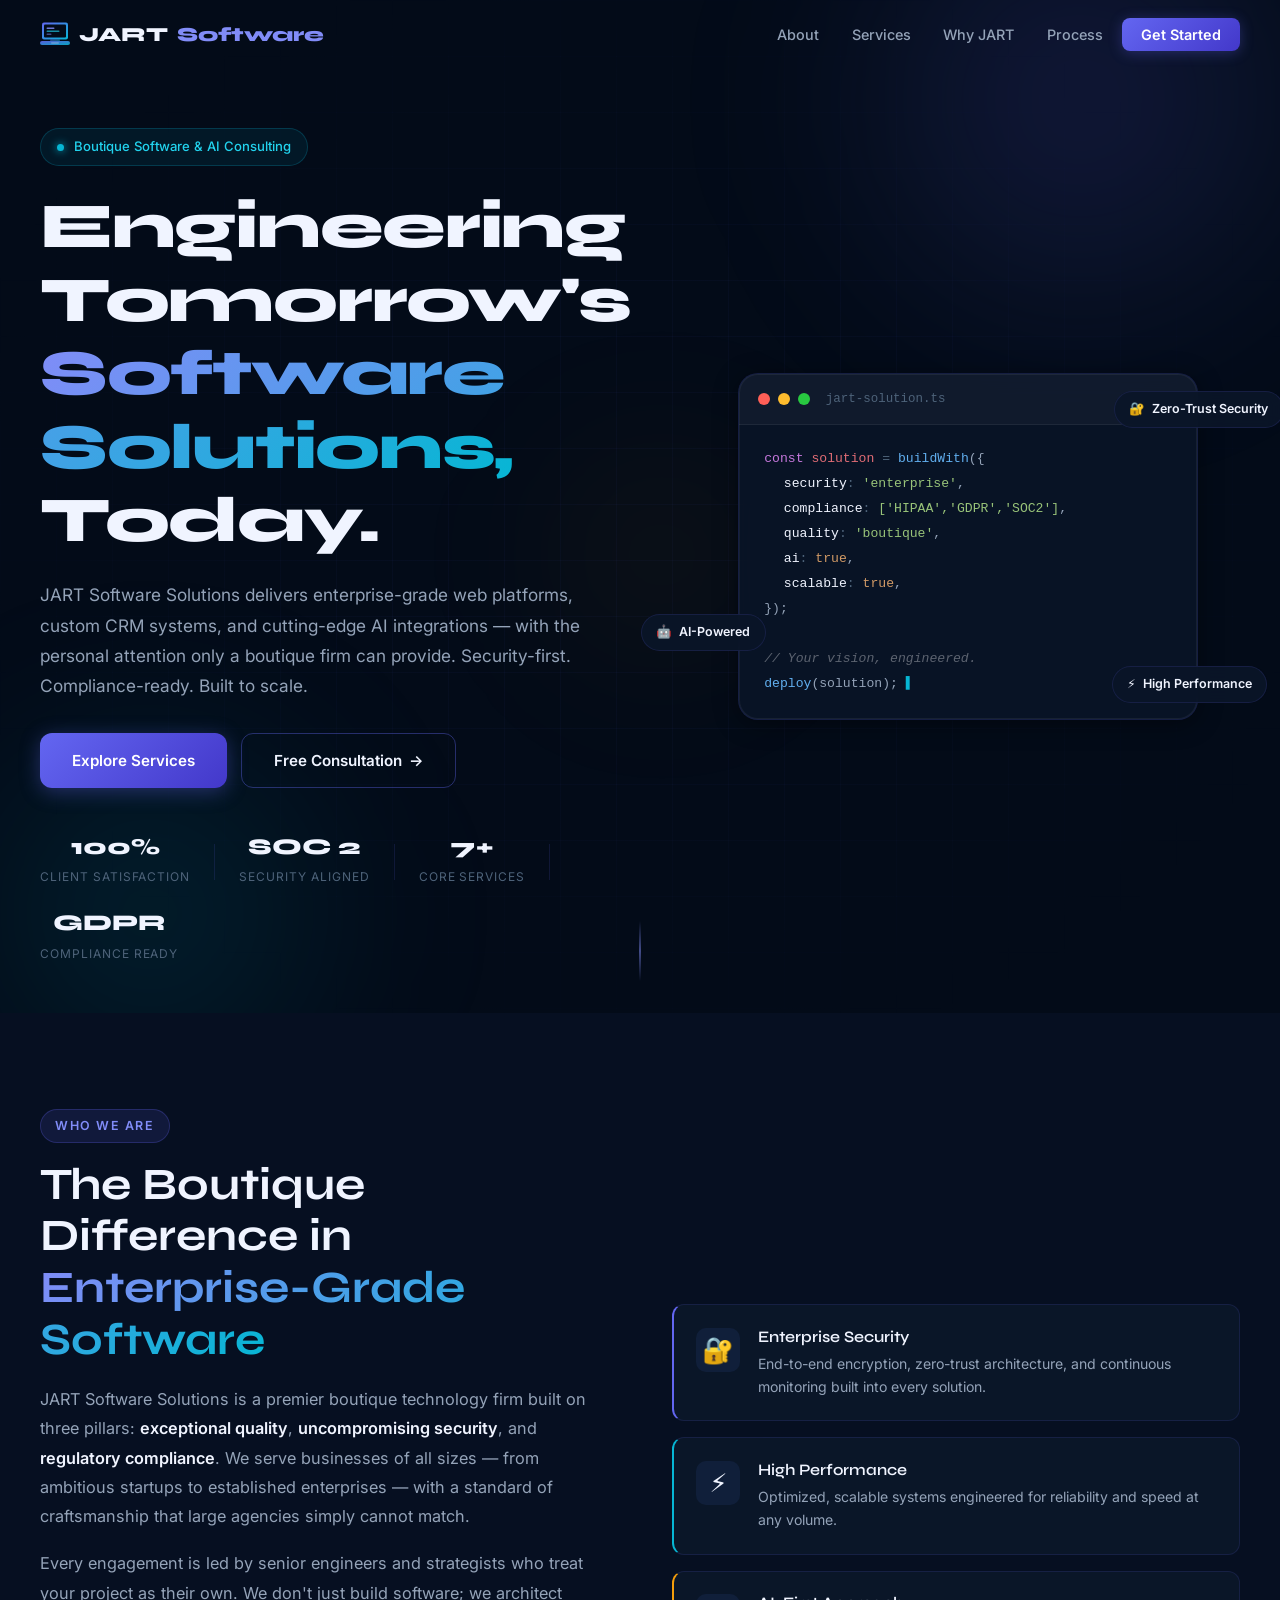
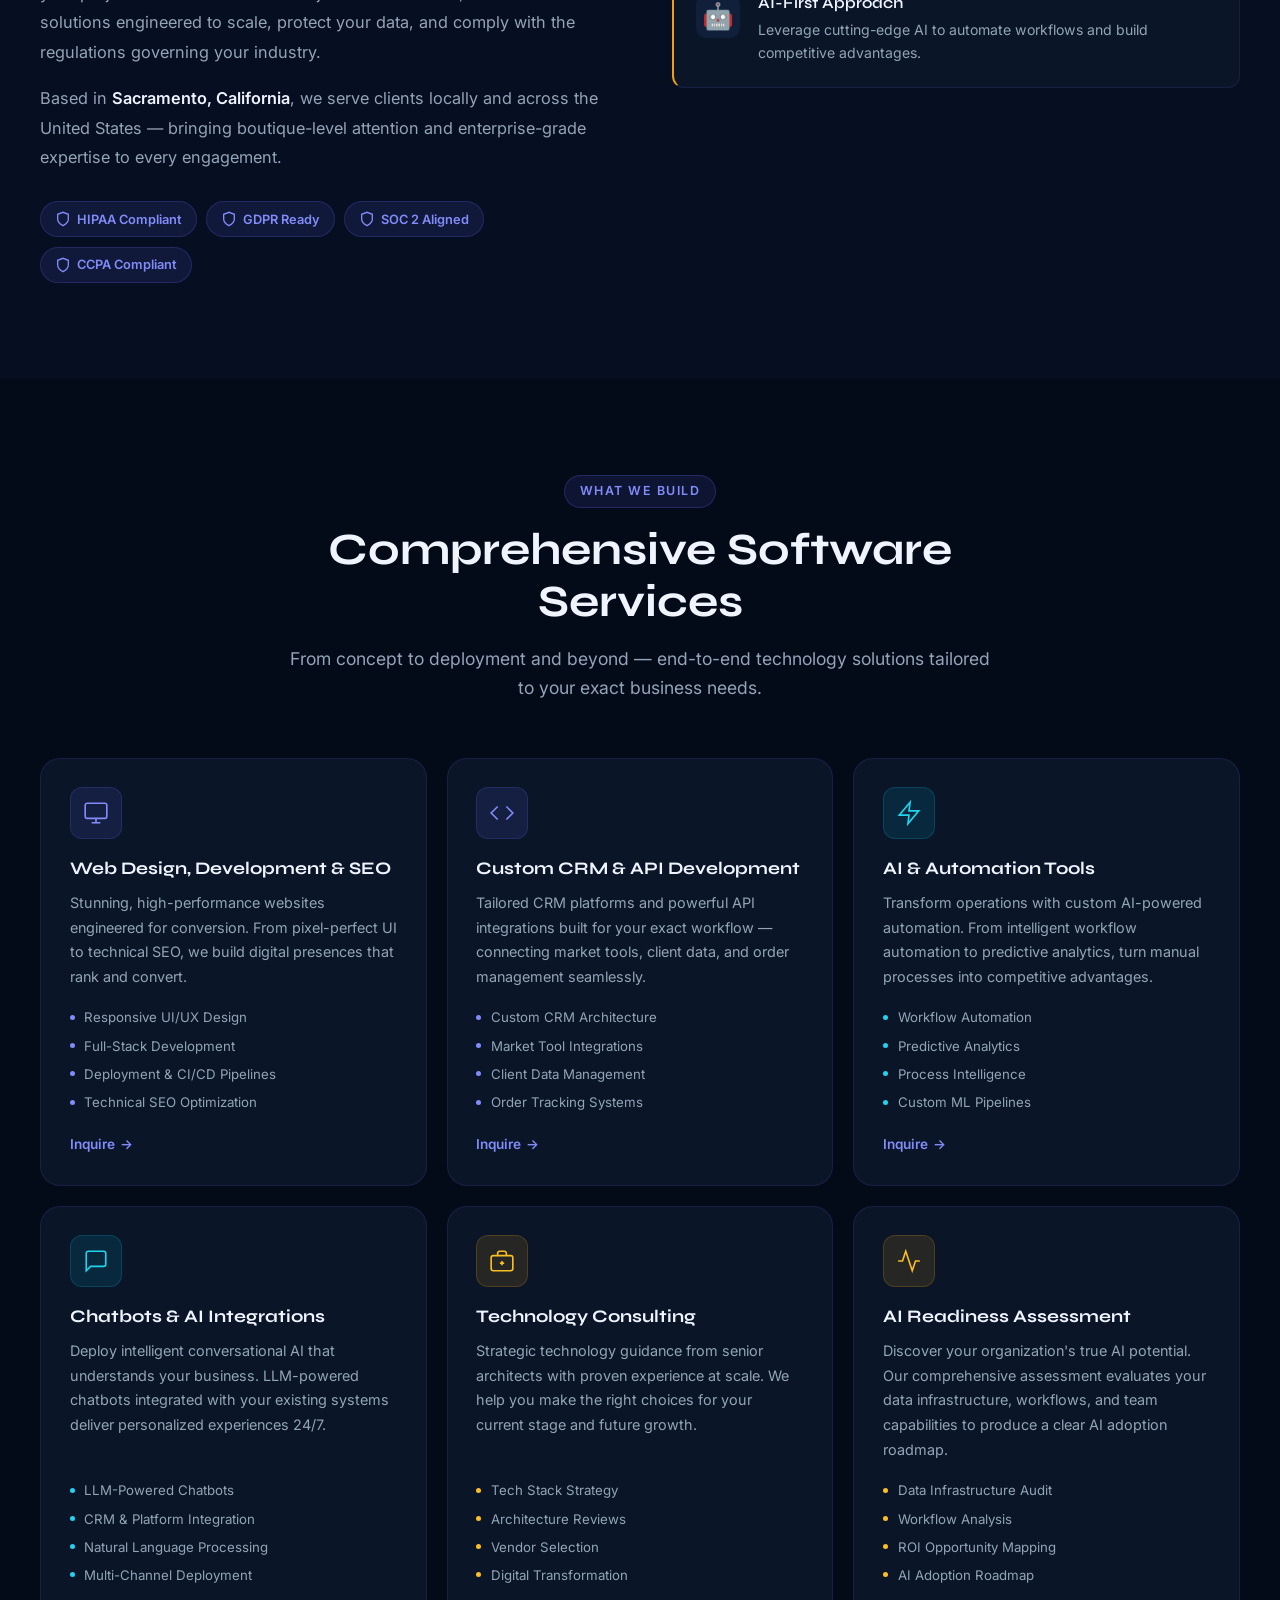
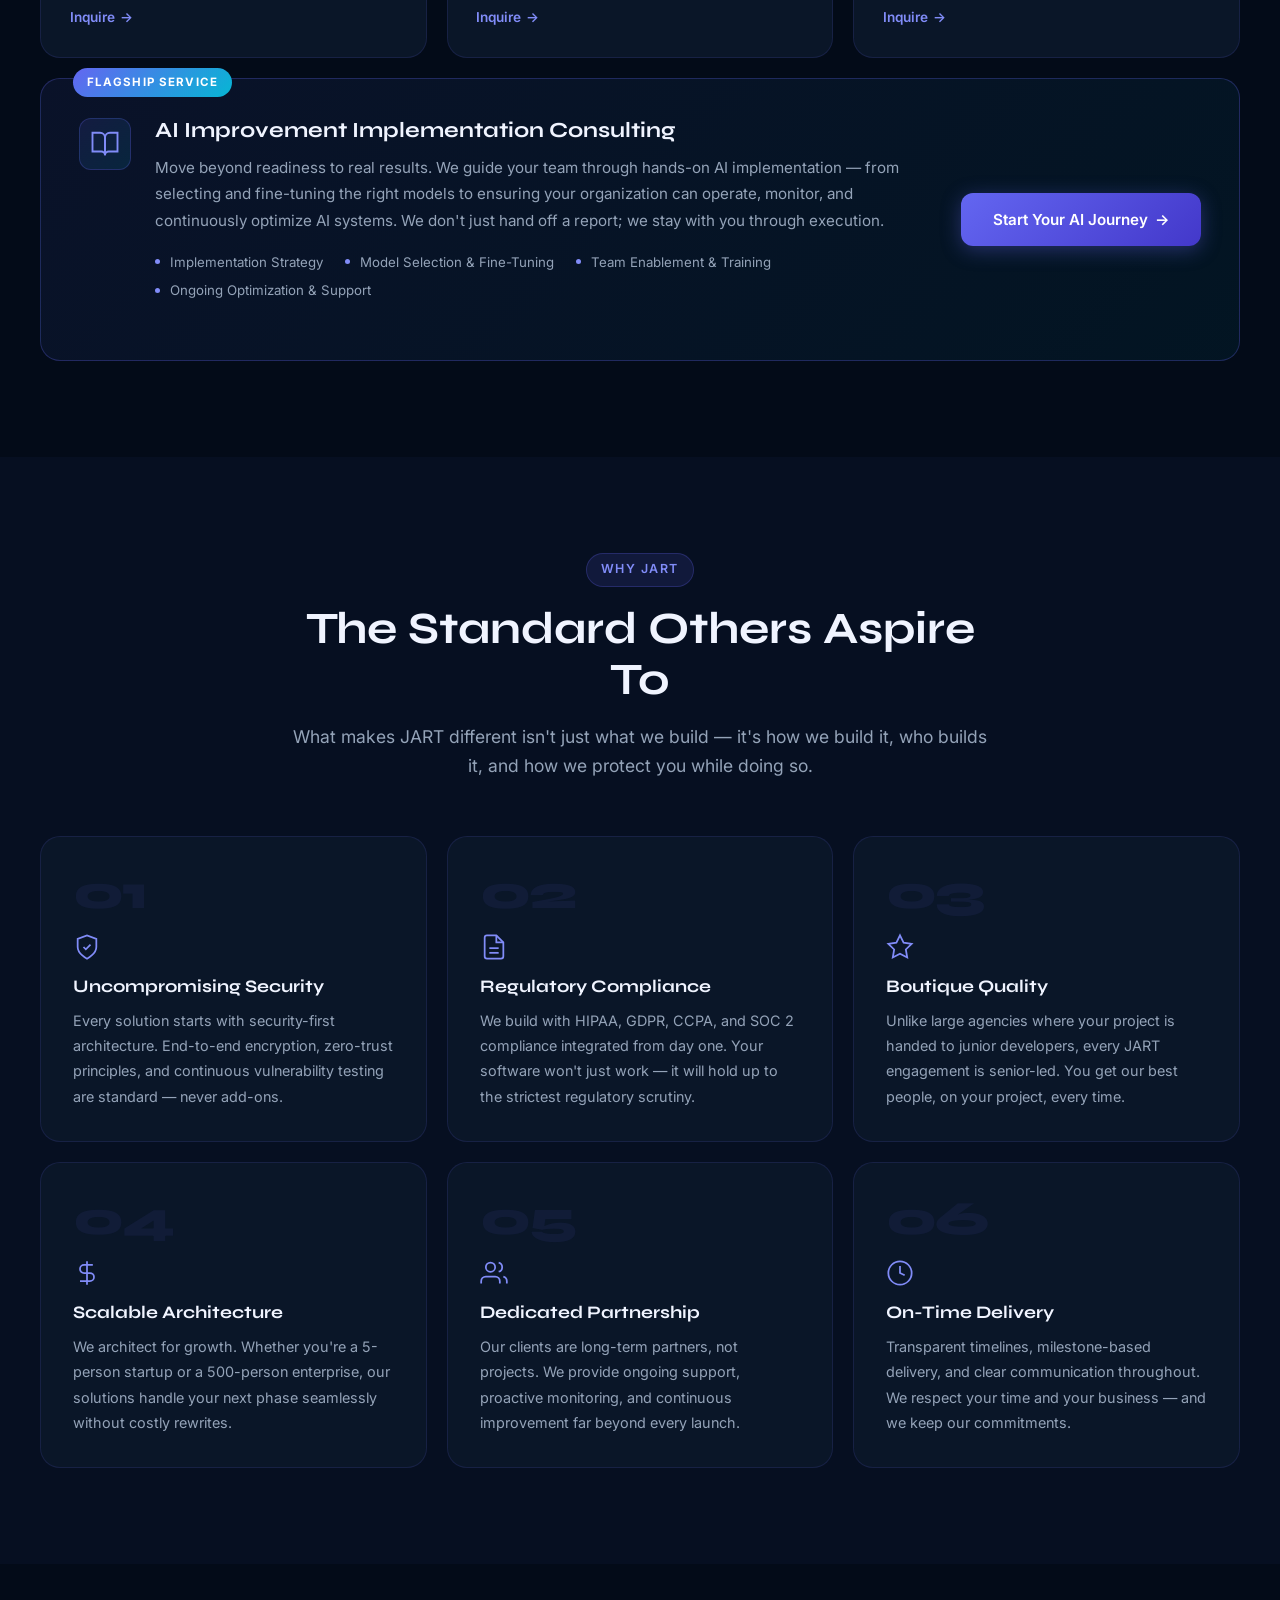
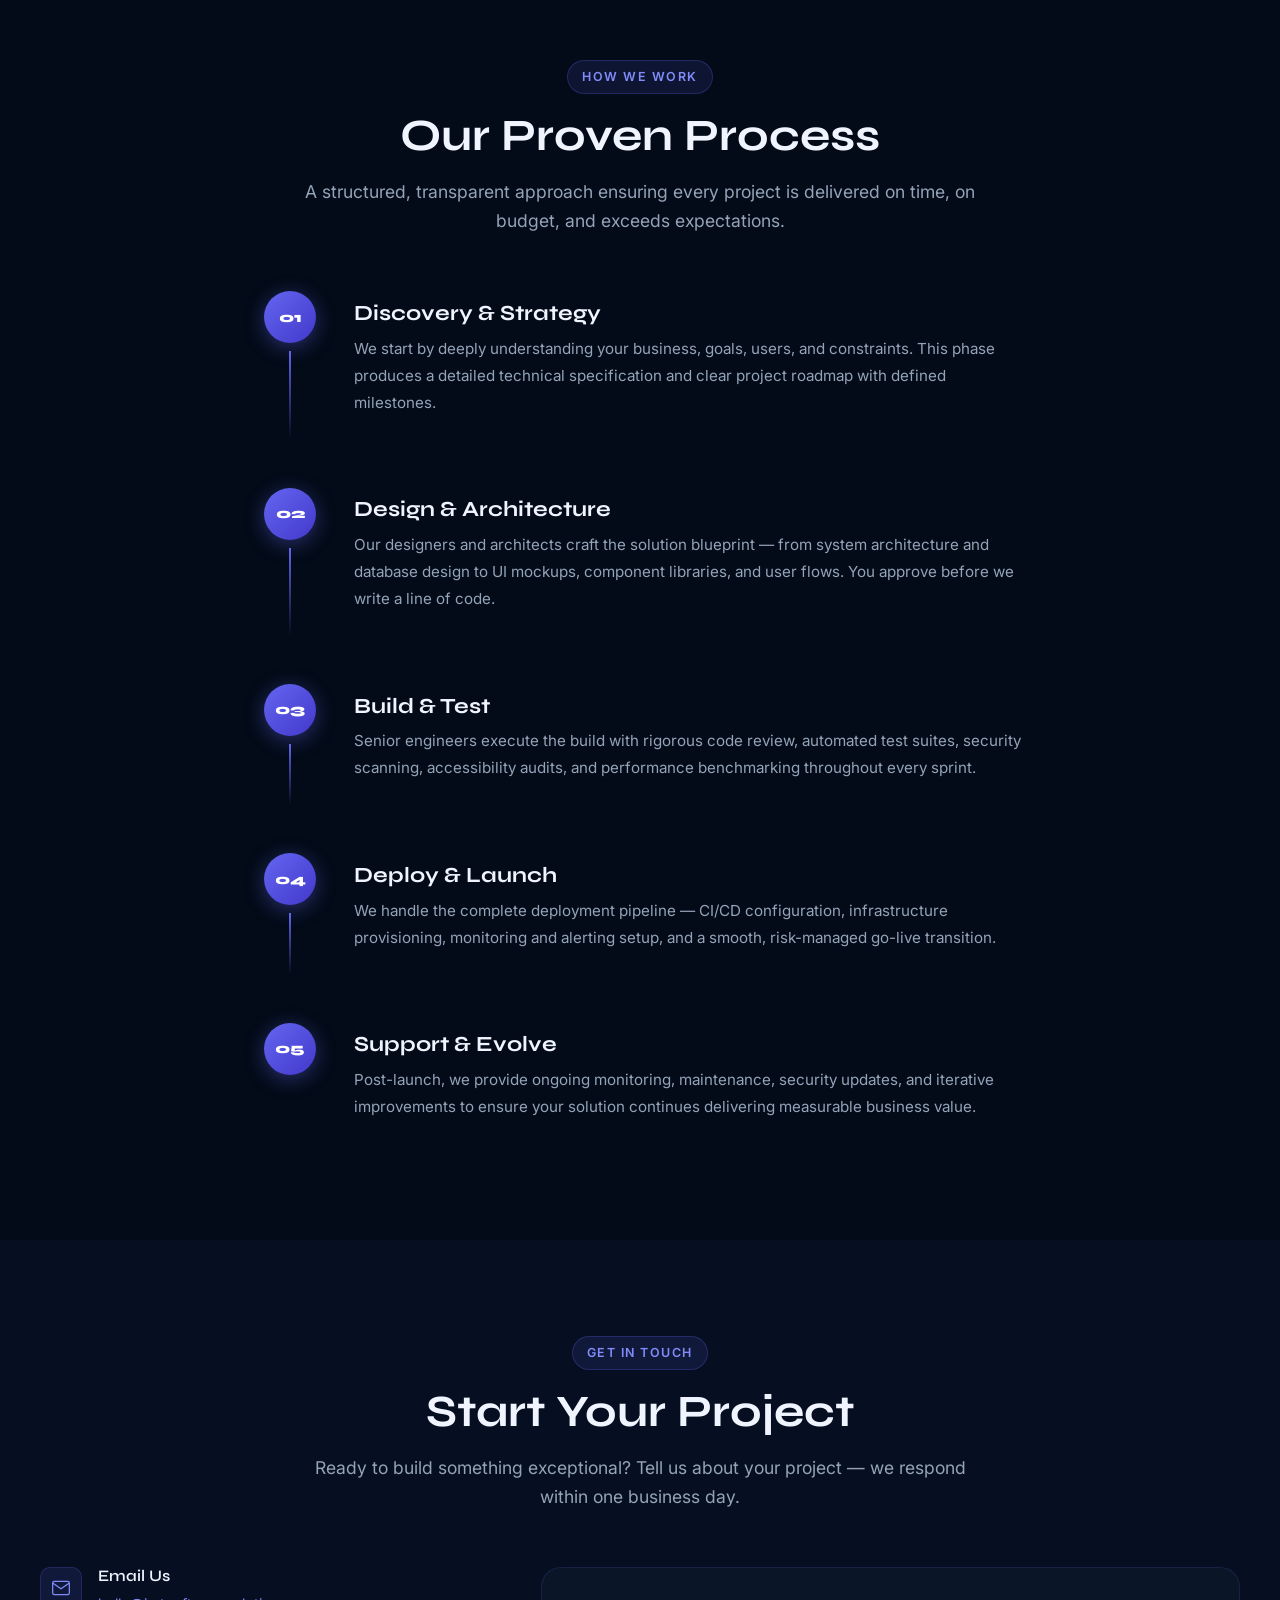
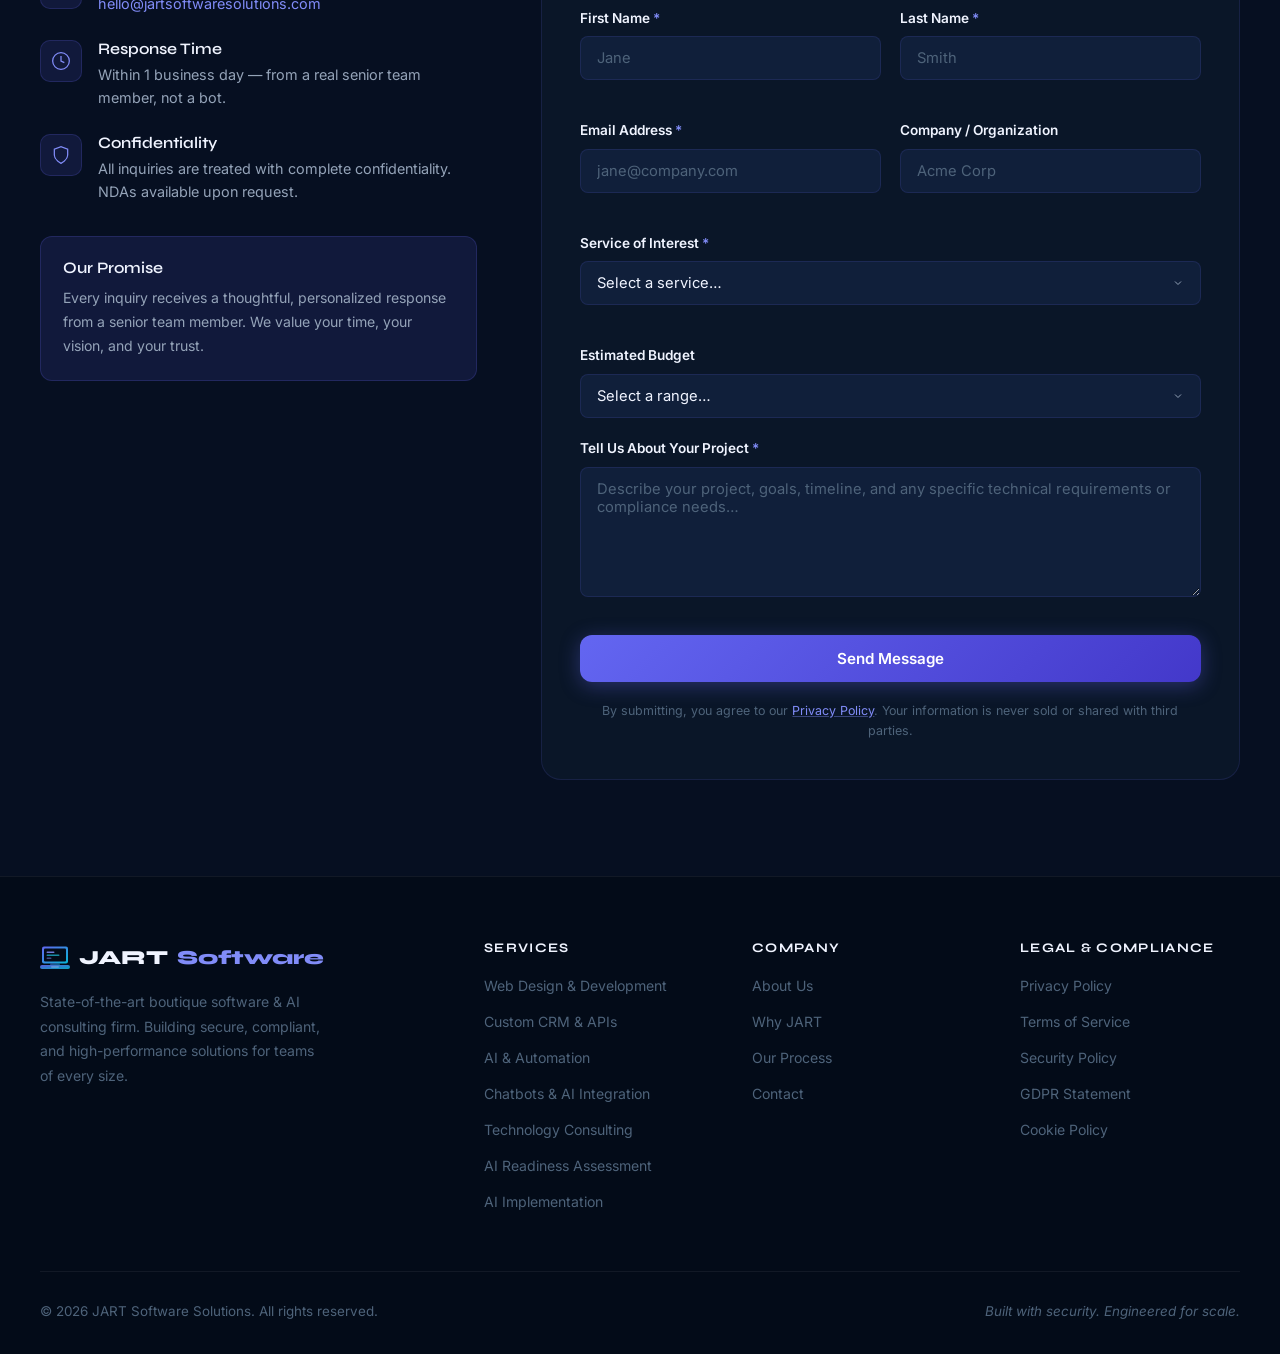
==== index.html @ 9861bcce "Remove social media links; add Sacramento CA location to about + schema" ====
<!DOCTYPE html>
<html lang="en">
<head>
  <meta charset="UTF-8" />
  <meta name="viewport" content="width=device-width, initial-scale=1.0" />
  <meta name="description" content="JART Software Solutions — Premium boutique software & AI consulting firm. Web development, custom CRM APIs, AI automation, chatbots, and technology consulting for teams of every size." />
  <meta name="keywords" content="software solutions, web development, AI automation, custom CRM, API development, technology consulting, chatbots, AI integration, SEO, software consulting, JART" />
  <meta name="author" content="JART Software Solutions" />
  <meta name="robots" content="index, follow" />
  <meta property="og:title" content="JART Software Solutions | Premium Software &amp; AI Consulting" />
  <meta property="og:description" content="State-of-the-art boutique software firm. Web development, custom CRMs, AI tools, and technology consulting — engineered for quality, security, and compliance." />
  <meta property="og:type" content="website" />
  <meta property="og:url" content="https://jartsoftwaresolutions.com" />
  <meta property="og:image" content="https://jartsoftwaresolutions.com/assets/og-image.png" />
  <meta name="twitter:card" content="summary_large_image" />
  <meta name="twitter:title" content="JART Software Solutions | Premium Software &amp; AI Consulting" />
  <meta name="twitter:description" content="Boutique software & AI consulting firm. Web development, custom CRMs, AI automation, chatbots, and technology consulting." />
  <link rel="canonical" href="https://jartsoftwaresolutions.com" />
  <title>JART Software Solutions | Premium Software &amp; AI Consulting</title>
  <link rel="preconnect" href="https://fonts.googleapis.com" />
  <link rel="preconnect" href="https://fonts.gstatic.com" crossorigin />
  <link href="https://fonts.googleapis.com/css2?family=Inter:wght@300;400;500;600;700&family=Syne:wght@600;700;800&display=swap" rel="stylesheet" />
  <link rel="stylesheet" href="css/styles.css" />

  <script type="application/ld+json">
  {
    "@context": "https://schema.org",
    "@type": "ProfessionalService",
    "name": "JART Software Solutions",
    "url": "https://jartsoftwaresolutions.com",
    "description": "Premium boutique software and AI consulting firm offering web development, custom CRM APIs, AI automation, chatbots, and technology consulting.",
    "serviceType": ["Web Development", "Software Consulting", "AI Consulting", "CRM Development"],
    "address": {
      "@type": "PostalAddress",
      "addressLocality": "Sacramento",
      "addressRegion": "CA",
      "addressCountry": "US"
    },
    "areaServed": "Worldwide"
  }
  </script>
</head>
<body>

  <!-- ═══════════════════════════════════════════
       NAVIGATION
  ═══════════════════════════════════════════ -->
  <header class="header" id="header">
    <nav class="nav container" aria-label="Main navigation">
      <a href="#hero" class="nav__logo" aria-label="JART Software Solutions home">
        <svg class="nav__logo-svg" width="30" height="24" viewBox="0 0 30 24" fill="none" xmlns="http://www.w3.org/2000/svg" aria-hidden="true">
          <defs>
            <linearGradient id="lg-nav" x1="0" y1="0" x2="1" y2="1">
              <stop offset="0%" stop-color="#6366f1"/>
              <stop offset="100%" stop-color="#06b6d4"/>
            </linearGradient>
          </defs>
          <!-- Screen frame -->
          <rect x="2" y="0.5" width="26" height="17" rx="2" fill="url(#lg-nav)"/>
          <!-- Screen glass -->
          <rect x="4" y="2.5" width="22" height="13" rx="1" fill="#030b18"/>
          <!-- Code lines -->
          <rect x="6.5" y="5.5" width="8" height="1.5" rx="0.75" fill="#818cf8" opacity="0.85"/>
          <rect x="6.5" y="8.5" width="13" height="1.5" rx="0.75" fill="#22d3ee" opacity="0.65"/>
          <rect x="6.5" y="11.5" width="5" height="1.5" rx="0.75" fill="#818cf8" opacity="0.5"/>
          <!-- Hinge notch -->
          <rect x="10" y="17.5" width="10" height="1.5" rx="0.75" fill="url(#lg-nav)" opacity="0.55"/>
          <!-- Base -->
          <rect x="0" y="19" width="30" height="4" rx="2" fill="url(#lg-nav)" opacity="0.9"/>
          <!-- Trackpad -->
          <rect x="11" y="20" width="8" height="2" rx="1" fill="rgba(255,255,255,0.2)"/>
        </svg>
        JART<span class="nav__logo-accent"> Software</span>
      </a>

      <ul class="nav__links" id="navLinks" role="list">
        <li><a href="#about"    class="nav__link">About</a></li>
        <li><a href="#services" class="nav__link">Services</a></li>
        <li><a href="#why-us"   class="nav__link">Why JART</a></li>
        <li><a href="#process"  class="nav__link">Process</a></li>
        <li><a href="#contact"  class="nav__link nav__link--cta">Get Started</a></li>
      </ul>

      <button class="nav__toggle" id="navToggle" aria-label="Toggle navigation menu" aria-expanded="false" aria-controls="navLinks">
        <span class="nav__toggle-bar"></span>
        <span class="nav__toggle-bar"></span>
        <span class="nav__toggle-bar"></span>
      </button>
    </nav>
  </header>

  <main>

    <!-- ═══════════════════════════════════════════
         HERO
    ═══════════════════════════════════════════ -->
    <section class="hero" id="hero" aria-label="Hero">
      <div class="hero__bg" aria-hidden="true">
        <div class="hero__grid"></div>
        <div class="hero__orb hero__orb--1"></div>
        <div class="hero__orb hero__orb--2"></div>
        <div class="hero__orb hero__orb--3"></div>
      </div>

      <div class="container hero__container">
        <div class="hero__content">
          <div class="hero__badge">
            <span class="hero__badge-dot"></span>
            Boutique Software &amp; AI Consulting
          </div>

          <h1 class="hero__title">
            Engineering Tomorrow's<br />
            <span class="gradient-text">Software Solutions,</span><br />
            Today.
          </h1>

          <p class="hero__subtitle">
            JART Software Solutions delivers enterprise-grade web platforms, custom CRM systems,
            and cutting-edge AI integrations — with the personal attention only a boutique firm
            can provide. Security-first. Compliance-ready. Built to scale.
          </p>

          <div class="hero__ctas">
            <a href="#services" class="btn btn--primary">Explore Services</a>
            <a href="#contact"  class="btn btn--ghost">Free Consultation <span aria-hidden="true">→</span></a>
          </div>

          <div class="hero__stats" aria-label="Key statistics">
            <div class="hero__stat">
              <span class="hero__stat-value">100%</span>
              <span class="hero__stat-label">Client Satisfaction</span>
            </div>
            <div class="hero__stat-divider" aria-hidden="true"></div>
            <div class="hero__stat">
              <span class="hero__stat-value">SOC 2</span>
              <span class="hero__stat-label">Security Aligned</span>
            </div>
            <div class="hero__stat-divider" aria-hidden="true"></div>
            <div class="hero__stat">
              <span class="hero__stat-value">7+</span>
              <span class="hero__stat-label">Core Services</span>
            </div>
            <div class="hero__stat-divider" aria-hidden="true"></div>
            <div class="hero__stat">
              <span class="hero__stat-value">GDPR</span>
              <span class="hero__stat-label">Compliance Ready</span>
            </div>
          </div>
        </div>

        <div class="hero__visual" aria-hidden="true">
          <div class="hero__terminal">
            <div class="terminal__header">
              <span class="terminal__dot terminal__dot--red"></span>
              <span class="terminal__dot terminal__dot--yellow"></span>
              <span class="terminal__dot terminal__dot--green"></span>
              <span class="terminal__title">jart-solution.ts</span>
            </div>
            <div class="terminal__body">
              <div class="terminal__line"><span class="t-keyword">const</span> <span class="t-var">solution</span> <span class="t-op">=</span> <span class="t-fn">buildWith</span>({</div>
              <div class="terminal__line t-indent"><span class="t-key">security</span><span class="t-op">:</span> <span class="t-str">'enterprise'</span>,</div>
              <div class="terminal__line t-indent"><span class="t-key">compliance</span><span class="t-op">:</span> <span class="t-str">['HIPAA','GDPR','SOC2']</span>,</div>
              <div class="terminal__line t-indent"><span class="t-key">quality</span><span class="t-op">:</span> <span class="t-str">'boutique'</span>,</div>
              <div class="terminal__line t-indent"><span class="t-key">ai</span><span class="t-op">:</span> <span class="t-bool">true</span>,</div>
              <div class="terminal__line t-indent"><span class="t-key">scalable</span><span class="t-op">:</span> <span class="t-bool">true</span>,</div>
              <div class="terminal__line">});</div>
              <div class="terminal__line">&nbsp;</div>
              <div class="terminal__line"><span class="t-comment">// Your vision, engineered.</span></div>
              <div class="terminal__line terminal__cursor-line"><span class="t-fn">deploy</span>(solution); <span class="terminal__cursor">▌</span></div>
            </div>
          </div>
          <div class="hero__floating-badge hero__floating-badge--1">
            <span>🔐</span> Zero-Trust Security
          </div>
          <div class="hero__floating-badge hero__floating-badge--2">
            <span>🤖</span> AI-Powered
          </div>
          <div class="hero__floating-badge hero__floating-badge--3">
            <span>⚡</span> High Performance
          </div>
        </div>
      </div>

      <div class="hero__scroll" aria-hidden="true">
        <div class="hero__scroll-line"></div>
      </div>
    </section>


    <!-- ═══════════════════════════════════════════
         ABOUT
    ═══════════════════════════════════════════ -->
    <section class="about section" id="about">
      <div class="container">
        <div class="about__grid">

          <div class="about__content reveal">
            <span class="section__tag">Who We Are</span>
            <h2 class="section__title">The Boutique Difference in<br /><span class="gradient-text">Enterprise-Grade Software</span></h2>
            <p class="about__text">
              JART Software Solutions is a premier boutique technology firm built on three pillars:
              <strong>exceptional quality</strong>, <strong>uncompromising security</strong>, and
              <strong>regulatory compliance</strong>. We serve businesses of all sizes — from ambitious
              startups to established enterprises — with a standard of craftsmanship that large agencies
              simply cannot match.
            </p>
            <p class="about__text">
              Every engagement is led by senior engineers and strategists who treat your project as their
              own. We don't just build software; we architect solutions engineered to scale, protect your
              data, and comply with the regulations governing your industry.
            </p>
            <p class="about__text">
              Based in <strong>Sacramento, California</strong>, we serve clients locally and across the United States — bringing boutique-level attention and enterprise-grade expertise to every engagement.
            </p>

            <div class="about__compliance" aria-label="Compliance certifications">
              <div class="compliance__badge">
                <svg width="16" height="16" viewBox="0 0 24 24" fill="none" stroke="currentColor" stroke-width="2" aria-hidden="true"><path d="M12 22s8-4 8-10V5l-8-3-8 3v7c0 6 8 10 8 10z"/></svg>
                HIPAA Compliant
              </div>
              <div class="compliance__badge">
                <svg width="16" height="16" viewBox="0 0 24 24" fill="none" stroke="currentColor" stroke-width="2" aria-hidden="true"><path d="M12 22s8-4 8-10V5l-8-3-8 3v7c0 6 8 10 8 10z"/></svg>
                GDPR Ready
              </div>
              <div class="compliance__badge">
                <svg width="16" height="16" viewBox="0 0 24 24" fill="none" stroke="currentColor" stroke-width="2" aria-hidden="true"><path d="M12 22s8-4 8-10V5l-8-3-8 3v7c0 6 8 10 8 10z"/></svg>
                SOC 2 Aligned
              </div>
              <div class="compliance__badge">
                <svg width="16" height="16" viewBox="0 0 24 24" fill="none" stroke="currentColor" stroke-width="2" aria-hidden="true"><path d="M12 22s8-4 8-10V5l-8-3-8 3v7c0 6 8 10 8 10z"/></svg>
                CCPA Compliant
              </div>
            </div>
          </div>

          <div class="about__cards reveal">
            <div class="about__card about__card--1">
              <div class="about__card-icon" aria-hidden="true">🔐</div>
              <div>
                <h4>Enterprise Security</h4>
                <p>End-to-end encryption, zero-trust architecture, and continuous monitoring built into every solution.</p>
              </div>
            </div>
            <div class="about__card about__card--2">
              <div class="about__card-icon" aria-hidden="true">⚡</div>
              <div>
                <h4>High Performance</h4>
                <p>Optimized, scalable systems engineered for reliability and speed at any volume.</p>
              </div>
            </div>
            <div class="about__card about__card--3">
              <div class="about__card-icon" aria-hidden="true">🤖</div>
              <div>
                <h4>AI-First Approach</h4>
                <p>Leverage cutting-edge AI to automate workflows and build competitive advantages.</p>
              </div>
            </div>
          </div>

        </div>
      </div>
    </section>


    <!-- ═══════════════════════════════════════════
         SERVICES
    ═══════════════════════════════════════════ -->
    <section class="services section" id="services">
      <div class="container">
        <div class="section__header reveal">
          <span class="section__tag">What We Build</span>
          <h2 class="section__title">Comprehensive Software Services</h2>
          <p class="section__subtitle">From concept to deployment and beyond — end-to-end technology solutions tailored to your exact business needs.</p>
        </div>

        <div class="services__grid">

          <!-- 1 -->
          <article class="service-card reveal" aria-label="Web Design, Development and SEO service">
            <div class="service-card__icon service-card__icon--blue" aria-hidden="true">
              <svg width="26" height="26" viewBox="0 0 24 24" fill="none" stroke="currentColor" stroke-width="1.5"><rect x="2" y="3" width="20" height="14" rx="2"/><line x1="8" y1="21" x2="16" y2="21"/><line x1="12" y1="17" x2="12" y2="21"/></svg>
            </div>
            <h3 class="service-card__title">Web Design, Development &amp; SEO</h3>
            <p class="service-card__desc">Stunning, high-performance websites engineered for conversion. From pixel-perfect UI to technical SEO, we build digital presences that rank and convert.</p>
            <ul class="service-card__list" aria-label="Included features">
              <li>Responsive UI/UX Design</li>
              <li>Full-Stack Development</li>
              <li>Deployment &amp; CI/CD Pipelines</li>
              <li>Technical SEO Optimization</li>
            </ul>
            <a href="#contact" class="service-card__link">Inquire <span aria-hidden="true">→</span></a>
          </article>

          <!-- 2 -->
          <article class="service-card reveal" aria-label="Custom CRM and API development service">
            <div class="service-card__icon service-card__icon--blue" aria-hidden="true">
              <svg width="26" height="26" viewBox="0 0 24 24" fill="none" stroke="currentColor" stroke-width="1.5"><polyline points="16 18 22 12 16 6"/><polyline points="8 6 2 12 8 18"/></svg>
            </div>
            <h3 class="service-card__title">Custom CRM &amp; API Development</h3>
            <p class="service-card__desc">Tailored CRM platforms and powerful API integrations built for your exact workflow — connecting market tools, client data, and order management seamlessly.</p>
            <ul class="service-card__list" aria-label="Included features">
              <li>Custom CRM Architecture</li>
              <li>Market Tool Integrations</li>
              <li>Client Data Management</li>
              <li>Order Tracking Systems</li>
            </ul>
            <a href="#contact" class="service-card__link">Inquire <span aria-hidden="true">→</span></a>
          </article>

          <!-- 3 -->
          <article class="service-card service-card--cyan reveal" aria-label="AI and Automation Tools service">
            <div class="service-card__icon service-card__icon--cyan" aria-hidden="true">
              <svg width="26" height="26" viewBox="0 0 24 24" fill="none" stroke="currentColor" stroke-width="1.5"><polygon points="13 2 3 14 12 14 11 22 21 10 12 10 13 2"/></svg>
            </div>
            <h3 class="service-card__title">AI &amp; Automation Tools</h3>
            <p class="service-card__desc">Transform operations with custom AI-powered automation. From intelligent workflow automation to predictive analytics, turn manual processes into competitive advantages.</p>
            <ul class="service-card__list" aria-label="Included features">
              <li>Workflow Automation</li>
              <li>Predictive Analytics</li>
              <li>Process Intelligence</li>
              <li>Custom ML Pipelines</li>
            </ul>
            <a href="#contact" class="service-card__link">Inquire <span aria-hidden="true">→</span></a>
          </article>

          <!-- 4 -->
          <article class="service-card service-card--cyan reveal" aria-label="Chatbots and AI integrations service">
            <div class="service-card__icon service-card__icon--cyan" aria-hidden="true">
              <svg width="26" height="26" viewBox="0 0 24 24" fill="none" stroke="currentColor" stroke-width="1.5"><path d="M21 15a2 2 0 0 1-2 2H7l-4 4V5a2 2 0 0 1 2-2h14a2 2 0 0 1 2 2z"/></svg>
            </div>
            <h3 class="service-card__title">Chatbots &amp; AI Integrations</h3>
            <p class="service-card__desc">Deploy intelligent conversational AI that understands your business. LLM-powered chatbots integrated with your existing systems deliver personalized experiences 24/7.</p>
            <ul class="service-card__list" aria-label="Included features">
              <li>LLM-Powered Chatbots</li>
              <li>CRM &amp; Platform Integration</li>
              <li>Natural Language Processing</li>
              <li>Multi-Channel Deployment</li>
            </ul>
            <a href="#contact" class="service-card__link">Inquire <span aria-hidden="true">→</span></a>
          </article>

          <!-- 5 -->
          <article class="service-card service-card--gold reveal" aria-label="Technology Consulting service">
            <div class="service-card__icon service-card__icon--gold" aria-hidden="true">
              <svg width="26" height="26" viewBox="0 0 24 24" fill="none" stroke="currentColor" stroke-width="1.5"><rect x="2" y="7" width="20" height="14" rx="2"/><path d="M16 7V5a2 2 0 0 0-2-2h-4a2 2 0 0 0-2 2v2"/><line x1="12" y1="12" x2="12" y2="16"/><line x1="10" y1="14" x2="14" y2="14"/></svg>
            </div>
            <h3 class="service-card__title">Technology Consulting</h3>
            <p class="service-card__desc">Strategic technology guidance from senior architects with proven experience at scale. We help you make the right choices for your current stage and future growth.</p>
            <ul class="service-card__list" aria-label="Included features">
              <li>Tech Stack Strategy</li>
              <li>Architecture Reviews</li>
              <li>Vendor Selection</li>
              <li>Digital Transformation</li>
            </ul>
            <a href="#contact" class="service-card__link">Inquire <span aria-hidden="true">→</span></a>
          </article>

          <!-- 6 -->
          <article class="service-card service-card--gold reveal" aria-label="AI Readiness Assessment service">
            <div class="service-card__icon service-card__icon--gold" aria-hidden="true">
              <svg width="26" height="26" viewBox="0 0 24 24" fill="none" stroke="currentColor" stroke-width="1.5"><polyline points="22 12 18 12 15 21 9 3 6 12 2 12"/></svg>
            </div>
            <h3 class="service-card__title">AI Readiness Assessment</h3>
            <p class="service-card__desc">Discover your organization's true AI potential. Our comprehensive assessment evaluates your data infrastructure, workflows, and team capabilities to produce a clear AI adoption roadmap.</p>
            <ul class="service-card__list" aria-label="Included features">
              <li>Data Infrastructure Audit</li>
              <li>Workflow Analysis</li>
              <li>ROI Opportunity Mapping</li>
              <li>AI Adoption Roadmap</li>
            </ul>
            <a href="#contact" class="service-card__link">Inquire <span aria-hidden="true">→</span></a>
          </article>

        </div>

        <!-- Featured Service -->
        <article class="service-featured reveal" aria-label="AI Improvement Implementation Consulting - featured service">
          <div class="service-featured__badge">Flagship Service</div>
          <div class="service-featured__content">
            <div class="service-card__icon service-card__icon--gradient" aria-hidden="true">
              <svg width="30" height="30" viewBox="0 0 24 24" fill="none" stroke="currentColor" stroke-width="1.5"><path d="M2 3h6a4 4 0 0 1 4 4v14a3 3 0 0 0-3-3H2z"/><path d="M22 3h-6a4 4 0 0 0-4 4v14a3 3 0 0 1 3-3h7z"/></svg>
            </div>
            <div class="service-featured__text">
              <h3>AI Improvement Implementation Consulting</h3>
              <p>Move beyond readiness to real results. We guide your team through hands-on AI implementation — from selecting and fine-tuning the right models to ensuring your organization can operate, monitor, and continuously optimize AI systems. We don't just hand off a report; we stay with you through execution.</p>
              <ul class="service-card__list service-card__list--horizontal" aria-label="Included features">
                <li>Implementation Strategy</li>
                <li>Model Selection &amp; Fine-Tuning</li>
                <li>Team Enablement &amp; Training</li>
                <li>Ongoing Optimization &amp; Support</li>
              </ul>
            </div>
          </div>
          <a href="#contact" class="btn btn--primary">Start Your AI Journey <span aria-hidden="true">→</span></a>
        </article>
      </div>
    </section>


    <!-- ═══════════════════════════════════════════
         WHY JART
    ═══════════════════════════════════════════ -->
    <section class="why-us section" id="why-us">
      <div class="container">
        <div class="section__header reveal">
          <span class="section__tag">Why JART</span>
          <h2 class="section__title">The Standard Others Aspire To</h2>
          <p class="section__subtitle">What makes JART different isn't just what we build — it's how we build it, who builds it, and how we protect you while doing so.</p>
        </div>

        <div class="why-us__grid">

          <div class="why-card reveal">
            <div class="why-card__number" aria-hidden="true">01</div>
            <div class="why-card__icon" aria-hidden="true">
              <svg width="28" height="28" viewBox="0 0 24 24" fill="none" stroke="currentColor" stroke-width="1.5"><path d="M12 22s8-4 8-10V5l-8-3-8 3v7c0 6 8 10 8 10z"/><polyline points="9 12 11 14 15 10"/></svg>
            </div>
            <h3>Uncompromising Security</h3>
            <p>Every solution starts with security-first architecture. End-to-end encryption, zero-trust principles, and continuous vulnerability testing are standard — never add-ons.</p>
          </div>

          <div class="why-card reveal">
            <div class="why-card__number" aria-hidden="true">02</div>
            <div class="why-card__icon" aria-hidden="true">
              <svg width="28" height="28" viewBox="0 0 24 24" fill="none" stroke="currentColor" stroke-width="1.5"><path d="M14 2H6a2 2 0 0 0-2 2v16a2 2 0 0 0 2 2h12a2 2 0 0 0 2-2V8z"/><polyline points="14 2 14 8 20 8"/><line x1="16" y1="13" x2="8" y2="13"/><line x1="16" y1="17" x2="8" y2="17"/></svg>
            </div>
            <h3>Regulatory Compliance</h3>
            <p>We build with HIPAA, GDPR, CCPA, and SOC 2 compliance integrated from day one. Your software won't just work — it will hold up to the strictest regulatory scrutiny.</p>
          </div>

          <div class="why-card reveal">
            <div class="why-card__number" aria-hidden="true">03</div>
            <div class="why-card__icon" aria-hidden="true">
              <svg width="28" height="28" viewBox="0 0 24 24" fill="none" stroke="currentColor" stroke-width="1.5"><polygon points="12 2 15.09 8.26 22 9.27 17 14.14 18.18 21.02 12 17.77 5.82 21.02 7 14.14 2 9.27 8.91 8.26 12 2"/></svg>
            </div>
            <h3>Boutique Quality</h3>
            <p>Unlike large agencies where your project is handed to junior developers, every JART engagement is senior-led. You get our best people, on your project, every time.</p>
          </div>

          <div class="why-card reveal">
            <div class="why-card__number" aria-hidden="true">04</div>
            <div class="why-card__icon" aria-hidden="true">
              <svg width="28" height="28" viewBox="0 0 24 24" fill="none" stroke="currentColor" stroke-width="1.5"><line x1="12" y1="2" x2="12" y2="22"/><path d="M17 5H9.5a3.5 3.5 0 0 0 0 7h5a3.5 3.5 0 0 1 0 7H6"/></svg>
            </div>
            <h3>Scalable Architecture</h3>
            <p>We architect for growth. Whether you're a 5-person startup or a 500-person enterprise, our solutions handle your next phase seamlessly without costly rewrites.</p>
          </div>

          <div class="why-card reveal">
            <div class="why-card__number" aria-hidden="true">05</div>
            <div class="why-card__icon" aria-hidden="true">
              <svg width="28" height="28" viewBox="0 0 24 24" fill="none" stroke="currentColor" stroke-width="1.5"><path d="M17 21v-2a4 4 0 0 0-4-4H5a4 4 0 0 0-4 4v2"/><circle cx="9" cy="7" r="4"/><path d="M23 21v-2a4 4 0 0 0-3-3.87"/><path d="M16 3.13a4 4 0 0 1 0 7.75"/></svg>
            </div>
            <h3>Dedicated Partnership</h3>
            <p>Our clients are long-term partners, not projects. We provide ongoing support, proactive monitoring, and continuous improvement far beyond every launch.</p>
          </div>

          <div class="why-card reveal">
            <div class="why-card__number" aria-hidden="true">06</div>
            <div class="why-card__icon" aria-hidden="true">
              <svg width="28" height="28" viewBox="0 0 24 24" fill="none" stroke="currentColor" stroke-width="1.5"><circle cx="12" cy="12" r="10"/><polyline points="12 6 12 12 16 14"/></svg>
            </div>
            <h3>On-Time Delivery</h3>
            <p>Transparent timelines, milestone-based delivery, and clear communication throughout. We respect your time and your business — and we keep our commitments.</p>
          </div>

        </div>
      </div>
    </section>


    <!-- ═══════════════════════════════════════════
         PROCESS
    ═══════════════════════════════════════════ -->
    <section class="process section" id="process">
      <div class="container">
        <div class="section__header reveal">
          <span class="section__tag">How We Work</span>
          <h2 class="section__title">Our Proven Process</h2>
          <p class="section__subtitle">A structured, transparent approach ensuring every project is delivered on time, on budget, and exceeds expectations.</p>
        </div>

        <ol class="process__steps" aria-label="Our process steps">

          <li class="process__step reveal">
            <div class="process__step-marker" aria-hidden="true">
              <span class="process__step-num">01</span>
              <div class="process__step-line"></div>
            </div>
            <div class="process__step-body">
              <h3>Discovery &amp; Strategy</h3>
              <p>We start by deeply understanding your business, goals, users, and constraints. This phase produces a detailed technical specification and clear project roadmap with defined milestones.</p>
            </div>
          </li>

          <li class="process__step reveal">
            <div class="process__step-marker" aria-hidden="true">
              <span class="process__step-num">02</span>
              <div class="process__step-line"></div>
            </div>
            <div class="process__step-body">
              <h3>Design &amp; Architecture</h3>
              <p>Our designers and architects craft the solution blueprint — from system architecture and database design to UI mockups, component libraries, and user flows. You approve before we write a line of code.</p>
            </div>
          </li>

          <li class="process__step reveal">
            <div class="process__step-marker" aria-hidden="true">
              <span class="process__step-num">03</span>
              <div class="process__step-line"></div>
            </div>
            <div class="process__step-body">
              <h3>Build &amp; Test</h3>
              <p>Senior engineers execute the build with rigorous code review, automated test suites, security scanning, accessibility audits, and performance benchmarking throughout every sprint.</p>
            </div>
          </li>

          <li class="process__step reveal">
            <div class="process__step-marker" aria-hidden="true">
              <span class="process__step-num">04</span>
              <div class="process__step-line"></div>
            </div>
            <div class="process__step-body">
              <h3>Deploy &amp; Launch</h3>
              <p>We handle the complete deployment pipeline — CI/CD configuration, infrastructure provisioning, monitoring and alerting setup, and a smooth, risk-managed go-live transition.</p>
            </div>
          </li>

          <li class="process__step reveal">
            <div class="process__step-marker" aria-hidden="true">
              <span class="process__step-num">05</span>
            </div>
            <div class="process__step-body">
              <h3>Support &amp; Evolve</h3>
              <p>Post-launch, we provide ongoing monitoring, maintenance, security updates, and iterative improvements to ensure your solution continues delivering measurable business value.</p>
            </div>
          </li>

        </ol>
      </div>
    </section>


    <!-- ═══════════════════════════════════════════
         CONTACT
    ═══════════════════════════════════════════ -->
    <section class="contact section" id="contact">
      <div class="container">
        <div class="section__header reveal">
          <span class="section__tag">Get In Touch</span>
          <h2 class="section__title">Start Your Project</h2>
          <p class="section__subtitle">Ready to build something exceptional? Tell us about your project — we respond within one business day.</p>
        </div>

        <div class="contact__grid">

          <div class="contact__info reveal">
            <div class="contact__info-item">
              <div class="contact__info-icon" aria-hidden="true">
                <svg width="20" height="20" viewBox="0 0 24 24" fill="none" stroke="currentColor" stroke-width="1.5"><path d="M4 4h16c1.1 0 2 .9 2 2v12c0 1.1-.9 2-2 2H4c-1.1 0-2-.9-2-2V6c0-1.1.9-2 2-2z"/><polyline points="22,6 12,13 2,6"/></svg>
              </div>
              <div>
                <h4>Email Us</h4>
                <a href="mailto:hello@jartsoftwaresolutions.com" class="contact__info-link">hello@jartsoftwaresolutions.com</a>
              </div>
            </div>

            <div class="contact__info-item">
              <div class="contact__info-icon" aria-hidden="true">
                <svg width="20" height="20" viewBox="0 0 24 24" fill="none" stroke="currentColor" stroke-width="1.5"><circle cx="12" cy="12" r="10"/><polyline points="12 6 12 12 16 14"/></svg>
              </div>
              <div>
                <h4>Response Time</h4>
                <p>Within 1 business day — from a real senior team member, not a bot.</p>
              </div>
            </div>

            <div class="contact__info-item">
              <div class="contact__info-icon" aria-hidden="true">
                <svg width="20" height="20" viewBox="0 0 24 24" fill="none" stroke="currentColor" stroke-width="1.5"><path d="M12 22s8-4 8-10V5l-8-3-8 3v7c0 6 8 10 8 10z"/></svg>
              </div>
              <div>
                <h4>Confidentiality</h4>
                <p>All inquiries are treated with complete confidentiality. NDAs available upon request.</p>
              </div>
            </div>

            <div class="contact__promise">
              <h4>Our Promise</h4>
              <p>Every inquiry receives a thoughtful, personalized response from a senior team member. We value your time, your vision, and your trust.</p>
            </div>
          </div>

          <!--
            IMPORTANT: Replace the FormSubmit action URL email with your actual business email.
            First submission will require email verification from FormSubmit.
            Docs: https://formsubmit.co
          -->
          <form
            class="contact__form reveal"
            id="contactForm"
            action="https://formsubmit.co/hello@jartsoftwaresolutions.com"
            method="POST"
            novalidate
            aria-label="Project inquiry form"
          >
            <!-- FormSubmit configuration -->
            <input type="hidden" name="_subject"  value="New Project Inquiry — JART Software Solutions" />
            <input type="hidden" name="_template" value="table" />
            <input type="hidden" name="_captcha"  value="true" />
            <input type="hidden" name="_next"      value="https://jartsoftwaresolutions.com/#contact" />
            <!-- Honeypot anti-spam -->
            <input type="text" name="_honey" style="display:none" tabindex="-1" autocomplete="off" aria-hidden="true" />

            <div class="form__row">
              <div class="form__group">
                <label for="firstName" class="form__label">First Name <abbr title="required">*</abbr></label>
                <input type="text" id="firstName" name="first_name" class="form__input" placeholder="Jane" required autocomplete="given-name" />
                <span class="form__error" role="alert" aria-live="polite"></span>
              </div>
              <div class="form__group">
                <label for="lastName" class="form__label">Last Name <abbr title="required">*</abbr></label>
                <input type="text" id="lastName" name="last_name" class="form__input" placeholder="Smith" required autocomplete="family-name" />
                <span class="form__error" role="alert" aria-live="polite"></span>
              </div>
            </div>

            <div class="form__row">
              <div class="form__group">
                <label for="email" class="form__label">Email Address <abbr title="required">*</abbr></label>
                <input type="email" id="email" name="email" class="form__input" placeholder="jane@company.com" required autocomplete="email" />
                <span class="form__error" role="alert" aria-live="polite"></span>
              </div>
              <div class="form__group">
                <label for="company" class="form__label">Company / Organization</label>
                <input type="text" id="company" name="company" class="form__input" placeholder="Acme Corp" autocomplete="organization" />
              </div>
            </div>

            <div class="form__group">
              <label for="service" class="form__label">Service of Interest <abbr title="required">*</abbr></label>
              <select id="service" name="service_interest" class="form__input form__select" required>
                <option value="" disabled selected>Select a service…</option>
                <option value="Web Design, Development &amp; SEO">Web Design, Development &amp; SEO</option>
                <option value="Custom CRM &amp; API Development">Custom CRM &amp; API Development</option>
                <option value="AI &amp; Automation Tools">AI &amp; Automation Tools</option>
                <option value="Chatbots &amp; AI Integrations">Chatbots &amp; AI Integrations</option>
                <option value="Technology Consulting">Technology Consulting</option>
                <option value="AI Readiness Assessment">AI Readiness Assessment</option>
                <option value="AI Implementation Consulting">AI Implementation Consulting</option>
                <option value="Multiple Services">Multiple Services</option>
                <option value="Not Sure Yet">Not Sure Yet — Let's Talk</option>
              </select>
              <span class="form__error" role="alert" aria-live="polite"></span>
            </div>

            <div class="form__group">
              <label for="budget" class="form__label">Estimated Budget</label>
              <select id="budget" name="estimated_budget" class="form__input form__select">
                <option value="" disabled selected>Select a range…</option>
                <option value="Under $5,000">Under $5,000</option>
                <option value="$5,000 – $15,000">$5,000 – $15,000</option>
                <option value="$15,000 – $50,000">$15,000 – $50,000</option>
                <option value="$50,000 – $100,000">$50,000 – $100,000</option>
                <option value="$100,000+">$100,000+</option>
                <option value="Enterprise / Custom">Enterprise / Custom</option>
              </select>
            </div>

            <div class="form__group">
              <label for="message" class="form__label">Tell Us About Your Project <abbr title="required">*</abbr></label>
              <textarea id="message" name="message" class="form__input form__textarea" placeholder="Describe your project, goals, timeline, and any specific technical requirements or compliance needs…" rows="5" required></textarea>
              <span class="form__error" role="alert" aria-live="polite"></span>
            </div>

            <button type="submit" class="btn btn--primary btn--full" id="submitBtn">
              <span class="btn__text">Send Message</span>
              <span class="btn__spinner" aria-hidden="true">
                <svg class="spin" width="20" height="20" viewBox="0 0 24 24" fill="none" stroke="currentColor" stroke-width="2.5"><path d="M21 12a9 9 0 1 1-6.22-8.56"/></svg>
              </span>
            </button>

            <p class="form__disclaimer">
              By submitting, you agree to our <a href="privacy-policy.html" class="form__disclaimer-link">Privacy Policy</a>.
              Your information is never sold or shared with third parties.
            </p>

            <div class="form__success" id="formSuccess" aria-live="polite" hidden>
              <svg width="24" height="24" viewBox="0 0 24 24" fill="none" stroke="currentColor" stroke-width="2" aria-hidden="true"><path d="M22 11.08V12a10 10 0 1 1-5.93-9.14"/><polyline points="22 4 12 14.01 9 11.01"/></svg>
              <div>
                <strong>Message sent successfully!</strong>
                <p>Thank you — a senior team member will reach out within one business day.</p>
              </div>
            </div>
          </form>

        </div>
      </div>
    </section>

  </main>


  <!-- ═══════════════════════════════════════════
       FOOTER
  ═══════════════════════════════════════════ -->
  <footer class="footer" aria-label="Site footer">
    <div class="container">
      <div class="footer__grid">

        <div class="footer__brand">
          <a href="#hero" class="nav__logo footer__logo" aria-label="JART Software Solutions home">
            <svg class="nav__logo-svg" width="30" height="24" viewBox="0 0 30 24" fill="none" xmlns="http://www.w3.org/2000/svg" aria-hidden="true">
              <defs>
                <linearGradient id="lg-footer" x1="0" y1="0" x2="1" y2="1">
                  <stop offset="0%" stop-color="#6366f1"/>
                  <stop offset="100%" stop-color="#06b6d4"/>
                </linearGradient>
              </defs>
              <rect x="2" y="0.5" width="26" height="17" rx="2" fill="url(#lg-footer)"/>
              <rect x="4" y="2.5" width="22" height="13" rx="1" fill="#030b18"/>
              <rect x="6.5" y="5.5" width="8" height="1.5" rx="0.75" fill="#818cf8" opacity="0.85"/>
              <rect x="6.5" y="8.5" width="13" height="1.5" rx="0.75" fill="#22d3ee" opacity="0.65"/>
              <rect x="6.5" y="11.5" width="5" height="1.5" rx="0.75" fill="#818cf8" opacity="0.5"/>
              <rect x="10" y="17.5" width="10" height="1.5" rx="0.75" fill="url(#lg-footer)" opacity="0.55"/>
              <rect x="0" y="19" width="30" height="4" rx="2" fill="url(#lg-footer)" opacity="0.9"/>
              <rect x="11" y="20" width="8" height="2" rx="1" fill="rgba(255,255,255,0.2)"/>
            </svg>
            JART<span class="nav__logo-accent"> Software</span>
          </a>
          <p class="footer__tagline-text">State-of-the-art boutique software &amp; AI consulting firm. Building secure, compliant, and high-performance solutions for teams of every size.</p>
        </div>

        <div class="footer__col">
          <h4 class="footer__col-title">Services</h4>
          <ul class="footer__links" role="list">
            <li><a href="#services" class="footer__link">Web Design &amp; Development</a></li>
            <li><a href="#services" class="footer__link">Custom CRM &amp; APIs</a></li>
            <li><a href="#services" class="footer__link">AI &amp; Automation</a></li>
            <li><a href="#services" class="footer__link">Chatbots &amp; AI Integration</a></li>
            <li><a href="#services" class="footer__link">Technology Consulting</a></li>
            <li><a href="#services" class="footer__link">AI Readiness Assessment</a></li>
            <li><a href="#services" class="footer__link">AI Implementation</a></li>
          </ul>
        </div>

        <div class="footer__col">
          <h4 class="footer__col-title">Company</h4>
          <ul class="footer__links" role="list">
            <li><a href="#about"    class="footer__link">About Us</a></li>
            <li><a href="#why-us"   class="footer__link">Why JART</a></li>
            <li><a href="#process"  class="footer__link">Our Process</a></li>
            <li><a href="#contact"  class="footer__link">Contact</a></li>
          </ul>
        </div>

        <div class="footer__col">
          <h4 class="footer__col-title">Legal &amp; Compliance</h4>
          <ul class="footer__links" role="list">
            <li><a href="privacy-policy.html"   class="footer__link">Privacy Policy</a></li>
            <li><a href="terms-of-service.html" class="footer__link">Terms of Service</a></li>
            <li><a href="security-policy.html"  class="footer__link">Security Policy</a></li>
            <li><a href="gdpr-statement.html"   class="footer__link">GDPR Statement</a></li>
            <li><a href="cookie-policy.html"    class="footer__link">Cookie Policy</a></li>
          </ul>
        </div>

      </div>

      <div class="footer__bottom">
        <p>&copy; <span id="copyrightYear"></span> JART Software Solutions. All rights reserved.</p>
        <p class="footer__bottom-tagline">Built with security. Engineered for scale.</p>
      </div>
    </div>
  </footer>

  <script src="js/main.js"></script>
</body>
</html>
---- css/styles.css ----
/* ============================================================
   JART Software Solutions — styles.css
   Design system: Dark navy + Indigo + Cyan + Gold
   ============================================================ */

/* ── RESET ─────────────────────────────────────────────────── */
*, *::before, *::after { box-sizing: border-box; margin: 0; padding: 0; }
html { scroll-behavior: smooth; font-size: 16px; -webkit-text-size-adjust: 100%; }
body { font-family: 'Inter', system-ui, sans-serif; background: var(--bg-primary); color: var(--text-primary); line-height: 1.65; overflow-x: hidden; }
img, svg { display: block; max-width: 100%; }
a { color: inherit; text-decoration: none; }
ul, ol { list-style: none; }
button { cursor: pointer; font-family: inherit; border: none; background: none; }
abbr { text-decoration: none; cursor: help; }
input, select, textarea { font-family: inherit; }

/* ── CSS CUSTOM PROPERTIES ──────────────────────────────────── */
:root {
  /* Backgrounds */
  --bg-primary:    #030b18;
  --bg-secondary:  #060f21;
  --bg-card:       #0a1628;
  --bg-card-hover: #0e1e38;
  --bg-elevated:   #101f3a;

  /* Brand colours */
  --indigo:        #6366f1;
  --indigo-light:  #818cf8;
  --indigo-dim:    rgba(99, 102, 241, 0.12);
  --cyan:          #06b6d4;
  --cyan-light:    #22d3ee;
  --cyan-dim:      rgba(6, 182, 212, 0.12);
  --gold:          #f59e0b;
  --gold-light:    #fbbf24;
  --gold-dim:      rgba(245, 158, 11, 0.12);

  /* Borders */
  --border:        rgba(99, 102, 241, 0.14);
  --border-hover:  rgba(99, 102, 241, 0.38);
  --border-subtle: rgba(255, 255, 255, 0.06);

  /* Text */
  --text-primary:   #f0f4ff;
  --text-secondary: #94a3b8;
  --text-muted:     #4e637a;

  /* Shadows */
  --shadow-card:    0 4px 24px rgba(0, 0, 0, 0.4);
  --shadow-glow-indigo: 0 0 40px rgba(99, 102, 241, 0.25);
  --shadow-glow-cyan:   0 0 40px rgba(6, 182, 212, 0.20);

  /* Layout */
  --container:   1200px;
  --section-gap: 6rem;
  --radius:      12px;
  --radius-lg:   20px;

  /* Transitions */
  --ease: cubic-bezier(0.4, 0, 0.2, 1);
  --transition: 0.3s var(--ease);
}

/* ── TYPOGRAPHY ─────────────────────────────────────────────── */
h1, h2, h3, h4 {
  font-family: 'Syne', sans-serif;
  line-height: 1.15;
  font-weight: 700;
  color: var(--text-primary);
}
h1 { font-size: clamp(2.4rem, 5vw, 4rem); font-weight: 800; }
h2 { font-size: clamp(1.9rem, 3.5vw, 2.8rem); }
h3 { font-size: clamp(1.1rem, 2vw, 1.35rem); }
h4 { font-size: 1rem; font-weight: 600; }
p  { color: var(--text-secondary); }

.gradient-text {
  background: linear-gradient(135deg, var(--indigo-light) 0%, var(--cyan) 100%);
  -webkit-background-clip: text;
  -webkit-text-fill-color: transparent;
  background-clip: text;
}

/* ── LAYOUT ─────────────────────────────────────────────────── */
.container {
  width: min(var(--container), 100% - 2.5rem);
  margin-inline: auto;
}
.section { padding-block: var(--section-gap); }

.section__header {
  text-align: center;
  max-width: 700px;
  margin-inline: auto;
  margin-bottom: 3.5rem;
}
.section__title  { margin-bottom: 1rem; }
.section__subtitle { font-size: 1.1rem; color: var(--text-secondary); }

.section__tag {
  display: inline-block;
  font-size: 0.78rem;
  font-weight: 600;
  letter-spacing: 0.12em;
  text-transform: uppercase;
  color: var(--indigo-light);
  background: var(--indigo-dim);
  border: 1px solid rgba(99, 102, 241, 0.25);
  padding: 0.35rem 0.9rem;
  border-radius: 100px;
  margin-bottom: 1rem;
}

/* ── BUTTONS ────────────────────────────────────────────────── */
.btn {
  display: inline-flex;
  align-items: center;
  gap: 0.4rem;
  padding: 0.85rem 2rem;
  border-radius: var(--radius);
  font-size: 0.95rem;
  font-weight: 600;
  transition: all var(--transition);
  white-space: nowrap;
  position: relative;
  overflow: hidden;
}
.btn--primary {
  background: linear-gradient(135deg, var(--indigo), #4338ca);
  color: #fff;
  box-shadow: 0 4px 20px rgba(99, 102, 241, 0.35);
}
.btn--primary:hover {
  transform: translateY(-2px);
  box-shadow: 0 8px 32px rgba(99, 102, 241, 0.5);
}
.btn--primary:active { transform: translateY(0); }
.btn--ghost {
  background: transparent;
  color: var(--text-primary);
  border: 1px solid var(--border-hover);
}
.btn--ghost:hover {
  background: var(--indigo-dim);
  border-color: var(--indigo);
  transform: translateY(-2px);
}
.btn--full { width: 100%; justify-content: center; }

/* Loading spinner on button */
.btn__spinner { display: none; }
.btn.is-loading .btn__text    { display: none; }
.btn.is-loading .btn__spinner { display: flex; }

/* ── SCROLL REVEAL ──────────────────────────────────────────── */
.reveal {
  opacity: 0;
  transform: translateY(28px);
  transition: opacity 0.65s var(--ease), transform 0.65s var(--ease);
}
.reveal.is-visible {
  opacity: 1;
  transform: translateY(0);
}

/* ── ANIMATIONS ─────────────────────────────────────────────── */
@keyframes float-up-down {
  0%, 100% { transform: translateY(0); }
  50%       { transform: translateY(-12px); }
}
@keyframes pulse-orb {
  0%, 100% { opacity: 0.6; transform: scale(1); }
  50%       { opacity: 1;   transform: scale(1.08); }
}
@keyframes spin {
  to { transform: rotate(360deg); }
}
@keyframes cursor-blink {
  0%, 100% { opacity: 1; }
  50%       { opacity: 0; }
}
@keyframes badge-float {
  0%, 100% { transform: translateY(0) rotate(var(--r, 0deg)); }
  50%       { transform: translateY(-8px) rotate(var(--r, 0deg)); }
}
@keyframes gradient-shift {
  0%   { background-position: 0% 50%; }
  50%  { background-position: 100% 50%; }
  100% { background-position: 0% 50%; }
}

.spin { animation: spin 0.9s linear infinite; }

/* ════════════════════════════════════════════════════════════
   NAVIGATION
════════════════════════════════════════════════════════════ */
.header {
  position: fixed;
  top: 0; left: 0; right: 0;
  z-index: 1000;
  transition: background var(--transition), box-shadow var(--transition), backdrop-filter var(--transition);
  padding-block: 1.1rem;
}
.header.is-scrolled {
  background: rgba(3, 11, 24, 0.85);
  backdrop-filter: blur(20px);
  -webkit-backdrop-filter: blur(20px);
  box-shadow: 0 1px 0 var(--border-subtle);
}

.nav {
  display: flex;
  align-items: center;
  justify-content: space-between;
  gap: 2rem;
}

.nav__logo {
  display: flex;
  align-items: center;
  gap: 0.55rem;
  font-family: 'Syne', sans-serif;
  font-size: 1.25rem;
  font-weight: 800;
  color: var(--text-primary);
  flex-shrink: 0;
}
.nav__logo-svg {
  flex-shrink: 0;
  display: block;
}
.nav__logo-accent { color: var(--indigo-light); }

.nav__links {
  display: flex;
  align-items: center;
  gap: 0.25rem;
  flex-wrap: wrap;
}

.nav__link {
  font-size: 0.9rem;
  font-weight: 500;
  color: var(--text-secondary);
  padding: 0.45rem 0.9rem;
  border-radius: 8px;
  transition: color var(--transition), background var(--transition);
}
.nav__link:hover,
.nav__link:focus-visible { color: var(--text-primary); background: var(--border-subtle); }
.nav__link--cta {
  color: #fff;
  background: linear-gradient(135deg, var(--indigo), #4338ca);
  padding: 0.5rem 1.2rem;
  font-weight: 600;
  box-shadow: 0 2px 14px rgba(99, 102, 241, 0.3);
}
.nav__link--cta:hover {
  box-shadow: 0 4px 20px rgba(99, 102, 241, 0.5);
  transform: translateY(-1px);
  background: linear-gradient(135deg, var(--indigo-light), var(--indigo));
  color: #fff;
}

/* Hamburger */
.nav__toggle {
  display: none;
  flex-direction: column;
  gap: 5px;
  padding: 0.4rem;
  border-radius: 8px;
  transition: background var(--transition);
}
.nav__toggle:hover { background: var(--border-subtle); }
.nav__toggle-bar {
  display: block;
  width: 22px;
  height: 2px;
  background: var(--text-primary);
  border-radius: 2px;
  transition: all var(--transition);
}
.nav__toggle[aria-expanded="true"] .nav__toggle-bar:nth-child(1) { transform: translateY(7px) rotate(45deg); }
.nav__toggle[aria-expanded="true"] .nav__toggle-bar:nth-child(2) { opacity: 0; }
.nav__toggle[aria-expanded="true"] .nav__toggle-bar:nth-child(3) { transform: translateY(-7px) rotate(-45deg); }


/* ════════════════════════════════════════════════════════════
   HERO
════════════════════════════════════════════════════════════ */
.hero {
  position: relative;
  min-height: 100svh;
  display: flex;
  align-items: center;
  overflow: hidden;
  padding-top: 5rem;
  background: var(--bg-primary);
}

/* Decorative background */
.hero__bg { position: absolute; inset: 0; pointer-events: none; }

.hero__grid {
  position: absolute;
  inset: 0;
  background-image:
    linear-gradient(rgba(99,102,241,0.04) 1px, transparent 1px),
    linear-gradient(90deg, rgba(99,102,241,0.04) 1px, transparent 1px);
  background-size: 56px 56px;
  mask-image: radial-gradient(ellipse at center, black 30%, transparent 80%);
}

.hero__orb {
  position: absolute;
  border-radius: 50%;
  filter: blur(80px);
  animation: pulse-orb 8s ease-in-out infinite;
}
.hero__orb--1 {
  width: 600px; height: 600px;
  background: radial-gradient(circle, rgba(99,102,241,0.18) 0%, transparent 70%);
  top: -200px; right: -100px;
  animation-delay: 0s;
}
.hero__orb--2 {
  width: 500px; height: 500px;
  background: radial-gradient(circle, rgba(6,182,212,0.14) 0%, transparent 70%);
  bottom: -150px; left: -100px;
  animation-delay: 3s;
}
.hero__orb--3 {
  width: 300px; height: 300px;
  background: radial-gradient(circle, rgba(245,158,11,0.08) 0%, transparent 70%);
  top: 40%; left: 40%;
  animation-delay: 5s;
}

/* Content layout */
.hero__container {
  position: relative;
  display: grid;
  grid-template-columns: 1fr 1fr;
  align-items: center;
  gap: 4rem;
  padding-block: 3rem;
}

/* Left content */
.hero__badge {
  display: inline-flex;
  align-items: center;
  gap: 0.6rem;
  font-size: 0.82rem;
  font-weight: 500;
  color: var(--cyan-light);
  background: rgba(6, 182, 212, 0.08);
  border: 1px solid rgba(6, 182, 212, 0.22);
  padding: 0.45rem 1rem;
  border-radius: 100px;
  margin-bottom: 1.5rem;
}
.hero__badge-dot {
  width: 7px; height: 7px;
  background: var(--cyan);
  border-radius: 50%;
  box-shadow: 0 0 8px var(--cyan);
  animation: pulse-orb 2s ease-in-out infinite;
}

.hero__title { margin-bottom: 1.4rem; letter-spacing: -0.02em; }

.hero__subtitle {
  font-size: 1.08rem;
  line-height: 1.75;
  color: var(--text-secondary);
  margin-bottom: 2rem;
  max-width: 540px;
}

.hero__ctas {
  display: flex;
  gap: 0.9rem;
  flex-wrap: wrap;
  margin-bottom: 3rem;
}

.hero__stats {
  display: flex;
  align-items: center;
  gap: 1.5rem;
  flex-wrap: wrap;
}
.hero__stat { text-align: center; }
.hero__stat-value {
  display: block;
  font-family: 'Syne', sans-serif;
  font-size: 1.4rem;
  font-weight: 800;
  color: var(--text-primary);
  line-height: 1;
  margin-bottom: 0.25rem;
}
.hero__stat-label {
  font-size: 0.75rem;
  color: var(--text-muted);
  text-transform: uppercase;
  letter-spacing: 0.08em;
}
.hero__stat-divider {
  width: 1px;
  height: 36px;
  background: var(--border);
  flex-shrink: 0;
}

/* Right — Terminal visual */
.hero__visual {
  position: relative;
  display: flex;
  justify-content: center;
  align-items: center;
}

.hero__terminal {
  width: 100%;
  max-width: 460px;
  background: rgba(10, 22, 40, 0.85);
  border: 1px solid var(--border);
  border-radius: var(--radius-lg);
  backdrop-filter: blur(12px);
  box-shadow: var(--shadow-card), 0 0 0 1px var(--border-subtle) inset;
  overflow: hidden;
  animation: float-up-down 6s ease-in-out infinite;
}
.terminal__header {
  display: flex;
  align-items: center;
  gap: 0.5rem;
  padding: 0.9rem 1.2rem;
  background: rgba(255,255,255,0.03);
  border-bottom: 1px solid var(--border-subtle);
}
.terminal__dot {
  width: 12px; height: 12px;
  border-radius: 50%;
}
.terminal__dot--red    { background: #ff5f57; }
.terminal__dot--yellow { background: #febc2e; }
.terminal__dot--green  { background: #28c840; }
.terminal__title {
  font-size: 0.78rem;
  color: var(--text-muted);
  margin-left: 0.5rem;
  font-family: 'JetBrains Mono', 'Fira Code', monospace;
}
.terminal__body {
  padding: 1.4rem 1.6rem;
  font-family: 'JetBrains Mono', 'Fira Code', 'Courier New', monospace;
  font-size: 0.82rem;
  line-height: 1.9;
}
.terminal__line    { color: var(--text-secondary); }
.t-indent          { padding-left: 1.5em; }
.t-keyword         { color: #c678dd; }
.t-var             { color: #e06c75; }
.t-fn              { color: #61afef; }
.t-str             { color: #98c379; }
.t-bool            { color: #d19a66; }
.t-key             { color: var(--text-primary); }
.t-op              { color: var(--text-muted); }
.t-comment         { color: #5c6370; font-style: italic; }
.terminal__cursor  {
  color: var(--cyan);
  animation: cursor-blink 1.2s ease-in-out infinite;
}

/* Floating badges */
.hero__floating-badge {
  position: absolute;
  display: flex;
  align-items: center;
  gap: 0.45rem;
  font-size: 0.78rem;
  font-weight: 600;
  color: var(--text-primary);
  background: rgba(10, 22, 40, 0.9);
  border: 1px solid var(--border);
  border-radius: 100px;
  padding: 0.45rem 0.9rem;
  backdrop-filter: blur(8px);
  white-space: nowrap;
}
.hero__floating-badge--1 { top: 5%;  right: -8%;  --r: -3deg;  animation: badge-float 5s ease-in-out infinite; }
.hero__floating-badge--2 { bottom: 20%; left: -10%; --r: 3deg;  animation: badge-float 5.5s ease-in-out infinite 0.8s; }
.hero__floating-badge--3 { bottom: 5%;  right: -5%; --r: -2deg; animation: badge-float 4.8s ease-in-out infinite 1.5s; }

/* Scroll indicator */
.hero__scroll {
  position: absolute;
  bottom: 2rem;
  left: 50%;
  transform: translateX(-50%);
}
.hero__scroll-line {
  width: 1px;
  height: 60px;
  background: linear-gradient(to bottom, transparent, var(--indigo-light), transparent);
  animation: float-up-down 2s ease-in-out infinite;
}


/* ════════════════════════════════════════════════════════════
   ABOUT
════════════════════════════════════════════════════════════ */
.about { background: var(--bg-secondary); }

.about__grid {
  display: grid;
  grid-template-columns: 1fr 1fr;
  gap: 4rem;
  align-items: center;
}

.about__content .section__title { margin-bottom: 1.25rem; }

.about__text {
  margin-bottom: 1.1rem;
  font-size: 1.02rem;
  line-height: 1.8;
}
.about__text strong { color: var(--text-primary); font-weight: 600; }

.about__compliance {
  display: flex;
  flex-wrap: wrap;
  gap: 0.6rem;
  margin-top: 1.8rem;
}
.compliance__badge {
  display: inline-flex;
  align-items: center;
  gap: 0.4rem;
  font-size: 0.8rem;
  font-weight: 600;
  color: var(--indigo-light);
  background: var(--indigo-dim);
  border: 1px solid rgba(99,102,241,0.22);
  padding: 0.4rem 0.85rem;
  border-radius: 100px;
}

.about__cards {
  display: flex;
  flex-direction: column;
  gap: 1rem;
}
.about__card {
  display: flex;
  align-items: flex-start;
  gap: 1.1rem;
  padding: 1.4rem;
  background: var(--bg-card);
  border: 1px solid var(--border);
  border-radius: var(--radius);
  transition: all var(--transition);
}
.about__card:hover { border-color: var(--border-hover); transform: translateX(4px); }
.about__card h4 { margin-bottom: 0.35rem; color: var(--text-primary); }
.about__card p  { font-size: 0.88rem; color: var(--text-secondary); }

.about__card-icon {
  font-size: 1.6rem;
  line-height: 1;
  flex-shrink: 0;
  width: 44px; height: 44px;
  display: flex;
  align-items: center;
  justify-content: center;
  background: var(--bg-elevated);
  border-radius: 10px;
}
.about__card--1 { border-left: 2px solid var(--indigo); }
.about__card--2 { border-left: 2px solid var(--cyan); }
.about__card--3 { border-left: 2px solid var(--gold); }


/* ════════════════════════════════════════════════════════════
   SERVICES
════════════════════════════════════════════════════════════ */
.services { background: var(--bg-primary); }

.services__grid {
  display: grid;
  grid-template-columns: repeat(3, 1fr);
  gap: 1.25rem;
  margin-bottom: 1.25rem;
}

/* ── Service Card ── */
.service-card {
  background: var(--bg-card);
  border: 1px solid var(--border);
  border-radius: var(--radius-lg);
  padding: 1.8rem;
  transition: all var(--transition);
  display: flex;
  flex-direction: column;
}
.service-card:hover {
  border-color: var(--border-hover);
  background: var(--bg-card-hover);
  transform: translateY(-4px);
  box-shadow: var(--shadow-card);
}
.service-card--cyan:hover { border-color: rgba(6,182,212,0.4); }
.service-card--gold:hover  { border-color: rgba(245,158,11,0.4); }

.service-card__icon {
  width: 52px; height: 52px;
  display: flex;
  align-items: center;
  justify-content: center;
  border-radius: 12px;
  margin-bottom: 1.2rem;
  flex-shrink: 0;
}
.service-card__icon--blue     { background: var(--indigo-dim); color: var(--indigo-light); border: 1px solid rgba(99,102,241,0.2); }
.service-card__icon--cyan     { background: var(--cyan-dim);   color: var(--cyan-light);   border: 1px solid rgba(6,182,212,0.2); }
.service-card__icon--gold     { background: var(--gold-dim);   color: var(--gold-light);   border: 1px solid rgba(245,158,11,0.2); }
.service-card__icon--gradient {
  background: linear-gradient(135deg, var(--indigo-dim), var(--cyan-dim));
  color: var(--indigo-light);
  border: 1px solid rgba(99,102,241,0.25);
}

.service-card__title {
  font-size: 1.1rem;
  margin-bottom: 0.75rem;
  color: var(--text-primary);
}
.service-card__desc {
  font-size: 0.9rem;
  line-height: 1.72;
  margin-bottom: 1.1rem;
  flex-grow: 1;
}
.service-card__list {
  list-style: none;
  display: flex;
  flex-direction: column;
  gap: 0.4rem;
  margin-bottom: 1.2rem;
}
.service-card__list li {
  font-size: 0.83rem;
  color: var(--text-secondary);
  padding-left: 1.1em;
  position: relative;
}
.service-card__list li::before {
  content: '';
  position: absolute;
  left: 0;
  top: 0.55em;
  width: 5px; height: 5px;
  background: var(--indigo-light);
  border-radius: 50%;
}
.service-card--cyan .service-card__list li::before { background: var(--cyan-light); }
.service-card--gold  .service-card__list li::before { background: var(--gold-light); }

.service-card__link {
  font-size: 0.85rem;
  font-weight: 600;
  color: var(--indigo-light);
  margin-top: auto;
  transition: color var(--transition), gap var(--transition);
  display: inline-flex;
  align-items: center;
  gap: 0.3rem;
}
.service-card__link:hover { color: var(--cyan-light); }

/* ── Featured Service Card ── */
.service-featured {
  background: linear-gradient(135deg, rgba(99,102,241,0.08), rgba(6,182,212,0.06));
  border: 1px solid rgba(99,102,241,0.28);
  border-radius: var(--radius-lg);
  padding: 2.4rem;
  display: flex;
  align-items: center;
  justify-content: space-between;
  gap: 2rem;
  position: relative;
  transition: all var(--transition);
}
.service-featured:hover {
  border-color: rgba(99,102,241,0.5);
  box-shadow: var(--shadow-glow-indigo);
}
.service-featured__badge {
  position: absolute;
  top: -0.7rem;
  left: 2rem;
  font-size: 0.72rem;
  font-weight: 700;
  letter-spacing: 0.1em;
  text-transform: uppercase;
  color: #fff;
  background: linear-gradient(135deg, var(--indigo), var(--cyan));
  padding: 0.3rem 0.85rem;
  border-radius: 100px;
}
.service-featured__content {
  display: flex;
  align-items: flex-start;
  gap: 1.5rem;
  flex: 1;
}
.service-featured__text h3 { margin-bottom: 0.75rem; font-size: 1.35rem; }
.service-featured__text p  { font-size: 0.95rem; line-height: 1.75; margin-bottom: 1.1rem; }
.service-card__list--horizontal {
  flex-direction: row;
  flex-wrap: wrap;
  gap: 0.4rem 1.4rem;
}


/* ════════════════════════════════════════════════════════════
   WHY JART
════════════════════════════════════════════════════════════ */
.why-us { background: var(--bg-secondary); }

.why-us__grid {
  display: grid;
  grid-template-columns: repeat(3, 1fr);
  gap: 1.25rem;
}

.why-card {
  padding: 2rem;
  background: var(--bg-card);
  border: 1px solid var(--border);
  border-radius: var(--radius-lg);
  position: relative;
  transition: all var(--transition);
}
.why-card:hover {
  border-color: var(--border-hover);
  background: var(--bg-card-hover);
  transform: translateY(-4px);
  box-shadow: var(--shadow-card);
}

.why-card__number {
  font-family: 'Syne', sans-serif;
  font-size: 3rem;
  font-weight: 800;
  color: rgba(99,102,241,0.08);
  line-height: 1;
  margin-bottom: 1rem;
  letter-spacing: -0.04em;
}
.why-card__icon {
  color: var(--indigo-light);
  margin-bottom: 1rem;
}
.why-card h3 {
  font-size: 1.1rem;
  margin-bottom: 0.7rem;
  color: var(--text-primary);
}
.why-card p { font-size: 0.9rem; line-height: 1.75; }


/* ════════════════════════════════════════════════════════════
   PROCESS
════════════════════════════════════════════════════════════ */
.process { background: var(--bg-primary); }

.process__steps {
  display: flex;
  flex-direction: column;
  gap: 0;
  max-width: 780px;
  margin-inline: auto;
  counter-reset: steps;
}

.process__step {
  display: grid;
  grid-template-columns: 80px 1fr;
  gap: 1.5rem;
  padding-bottom: 3rem;
}
.process__step:last-child { padding-bottom: 0; }

.process__step-marker {
  display: flex;
  flex-direction: column;
  align-items: center;
}
.process__step-num {
  width: 52px; height: 52px;
  background: linear-gradient(135deg, var(--indigo), #4338ca);
  color: #fff;
  font-family: 'Syne', sans-serif;
  font-size: 0.9rem;
  font-weight: 800;
  border-radius: 50%;
  display: flex;
  align-items: center;
  justify-content: center;
  flex-shrink: 0;
  box-shadow: 0 4px 20px rgba(99,102,241,0.4);
}
.process__step-line {
  width: 2px;
  flex: 1;
  background: linear-gradient(to bottom, var(--indigo), transparent);
  margin-top: 0.5rem;
  min-height: 2rem;
}

.process__step-body { padding-top: 0.6rem; padding-bottom: 1.5rem; }
.process__step-body h3 { margin-bottom: 0.55rem; color: var(--text-primary); }
.process__step-body p  { font-size: 0.95rem; line-height: 1.78; }


/* ════════════════════════════════════════════════════════════
   CONTACT
════════════════════════════════════════════════════════════ */
.contact { background: var(--bg-secondary); }

.contact__grid {
  display: grid;
  grid-template-columns: 1fr 1.6fr;
  gap: 4rem;
  align-items: start;
}

/* Info panel */
.contact__info {
  display: flex;
  flex-direction: column;
  gap: 1.5rem;
}
.contact__info-item {
  display: flex;
  align-items: flex-start;
  gap: 1rem;
}
.contact__info-icon {
  width: 42px; height: 42px;
  background: var(--indigo-dim);
  border: 1px solid rgba(99,102,241,0.2);
  border-radius: 10px;
  display: flex;
  align-items: center;
  justify-content: center;
  color: var(--indigo-light);
  flex-shrink: 0;
}
.contact__info-item h4 { margin-bottom: 0.25rem; color: var(--text-primary); }
.contact__info-item p  { font-size: 0.9rem; }
.contact__info-link {
  font-size: 0.9rem;
  color: var(--indigo-light);
  transition: color var(--transition);
}
.contact__info-link:hover { color: var(--cyan-light); }

.contact__promise {
  margin-top: 0.5rem;
  padding: 1.4rem;
  background: var(--indigo-dim);
  border: 1px solid rgba(99,102,241,0.2);
  border-radius: var(--radius);
}
.contact__promise h4 { color: var(--text-primary); margin-bottom: 0.5rem; }
.contact__promise p  { font-size: 0.88rem; line-height: 1.7; }

/* Form */
.contact__form {
  background: var(--bg-card);
  border: 1px solid var(--border);
  border-radius: var(--radius-lg);
  padding: 2.4rem;
  display: flex;
  flex-direction: column;
  gap: 1.2rem;
}

.form__row {
  display: grid;
  grid-template-columns: 1fr 1fr;
  gap: 1.2rem;
}
.form__group {
  display: flex;
  flex-direction: column;
  gap: 0.45rem;
}
.form__label {
  font-size: 0.85rem;
  font-weight: 600;
  color: var(--text-primary);
}
.form__label abbr { color: var(--indigo-light); }

.form__input {
  padding: 0.75rem 1rem;
  background: var(--bg-elevated);
  border: 1px solid var(--border);
  border-radius: 8px;
  color: var(--text-primary);
  font-size: 0.92rem;
  transition: all var(--transition);
  width: 100%;
  outline: none;
  -webkit-appearance: none;
  appearance: none;
}
.form__input::placeholder { color: var(--text-muted); }
.form__input:focus {
  border-color: var(--indigo);
  box-shadow: 0 0 0 3px rgba(99,102,241,0.18);
}
.form__input.is-error { border-color: #f87171; box-shadow: 0 0 0 3px rgba(248,113,113,0.14); }

.form__select {
  cursor: pointer;
  background-image: url("data:image/svg+xml,%3Csvg xmlns='http://www.w3.org/2000/svg' width='12' height='12' viewBox='0 0 24 24' fill='none' stroke='%2394a3b8' stroke-width='2'%3E%3Cpolyline points='6 9 12 15 18 9'/%3E%3C/svg%3E");
  background-repeat: no-repeat;
  background-position: right 1rem center;
  padding-right: 2.5rem;
}
.form__select option { background: #0e1e38; color: var(--text-primary); }

.form__textarea { resize: vertical; min-height: 130px; }

.form__error {
  font-size: 0.78rem;
  color: #f87171;
  min-height: 1em;
}

.form__disclaimer {
  font-size: 0.78rem;
  color: var(--text-muted);
  text-align: center;
  line-height: 1.6;
}
.form__disclaimer-link {
  color: var(--indigo-light);
  text-decoration: underline;
  text-decoration-color: rgba(129,140,248,0.4);
}
.form__disclaimer-link:hover { color: var(--cyan-light); }

.form__success {
  display: flex;
  align-items: flex-start;
  gap: 0.9rem;
  background: rgba(16, 185, 129, 0.1);
  border: 1px solid rgba(16, 185, 129, 0.3);
  border-radius: var(--radius);
  padding: 1.2rem;
  color: #34d399;
}
.form__success strong { color: #6ee7b7; display: block; margin-bottom: 0.25rem; }
.form__success p { font-size: 0.88rem; color: #a7f3d0; }
.form__success[hidden] { display: none; }


/* ════════════════════════════════════════════════════════════
   FOOTER
════════════════════════════════════════════════════════════ */
.footer {
  background: var(--bg-primary);
  border-top: 1px solid var(--border-subtle);
  padding-block: 4rem 2rem;
}

.footer__grid {
  display: grid;
  grid-template-columns: 1.8fr 1fr 1fr 1fr;
  gap: 3rem;
  margin-bottom: 3.5rem;
}

.footer__logo { margin-bottom: 1rem; }
.footer__tagline-text {
  font-size: 0.88rem;
  line-height: 1.75;
  color: var(--text-muted);
  margin-bottom: 1.5rem;
  max-width: 280px;
}

.footer__social {
  display: flex;
  gap: 0.7rem;
}
.footer__social-link {
  width: 36px; height: 36px;
  background: var(--bg-card);
  border: 1px solid var(--border);
  border-radius: 8px;
  display: flex;
  align-items: center;
  justify-content: center;
  color: var(--text-secondary);
  transition: all var(--transition);
}
.footer__social-link:hover {
  color: var(--text-primary);
  background: var(--bg-elevated);
  border-color: var(--border-hover);
  transform: translateY(-2px);
}

.footer__col-title {
  font-size: 0.82rem;
  font-weight: 700;
  text-transform: uppercase;
  letter-spacing: 0.1em;
  color: var(--text-primary);
  margin-bottom: 1rem;
}
.footer__links { display: flex; flex-direction: column; gap: 0.6rem; }
.footer__link {
  font-size: 0.88rem;
  color: var(--text-muted);
  transition: color var(--transition);
}
.footer__link:hover { color: var(--text-secondary); }

.footer__bottom {
  border-top: 1px solid var(--border-subtle);
  padding-top: 1.8rem;
  display: flex;
  justify-content: space-between;
  align-items: center;
  flex-wrap: wrap;
  gap: 0.5rem;
}
.footer__bottom p { font-size: 0.84rem; color: var(--text-muted); }
.footer__bottom-tagline { color: var(--text-muted); font-style: italic; }


/* ════════════════════════════════════════════════════════════
   FOCUS VISIBLE (Accessibility)
════════════════════════════════════════════════════════════ */
:focus-visible {
  outline: 2px solid var(--indigo-light);
  outline-offset: 3px;
  border-radius: 4px;
}


/* ════════════════════════════════════════════════════════════
   RESPONSIVE — Tablet (≤ 1024px)
════════════════════════════════════════════════════════════ */
@media (max-width: 1024px) {
  :root { --section-gap: 4.5rem; }

  .hero__container     { grid-template-columns: 1fr; gap: 3rem; padding-top: 4rem; }
  .hero__visual        { display: none; }
  .hero__content       { max-width: 680px; margin-inline: auto; text-align: center; }
  .hero__badge         { justify-content: center; }
  .hero__ctas          { justify-content: center; }
  .hero__stats         { justify-content: center; }
  .hero__subtitle      { margin-inline: auto; }

  .about__grid         { grid-template-columns: 1fr; gap: 2.5rem; }
  .services__grid      { grid-template-columns: repeat(2, 1fr); }
  .why-us__grid        { grid-template-columns: repeat(2, 1fr); }
  .contact__grid       { grid-template-columns: 1fr; gap: 2.5rem; }

  .footer__grid        { grid-template-columns: 1fr 1fr; gap: 2rem; }
  .footer__brand       { grid-column: 1 / -1; }

  .service-featured    { flex-direction: column; align-items: flex-start; }
  .service-featured__content { flex-direction: column; }
}

/* ════════════════════════════════════════════════════════════
   RESPONSIVE — Mobile (≤ 640px)
════════════════════════════════════════════════════════════ */
@media (max-width: 640px) {
  :root { --section-gap: 3.5rem; }

  .nav__links {
    position: fixed;
    top: 0; right: 0;
    width: min(320px, 85vw);
    height: 100dvh;
    background: rgba(3, 11, 24, 0.97);
    backdrop-filter: blur(20px);
    flex-direction: column;
    align-items: flex-start;
    padding: 5.5rem 1.5rem 2rem;
    gap: 0.3rem;
    transform: translateX(100%);
    transition: transform var(--transition);
    z-index: 999;
    border-left: 1px solid var(--border);
    overflow-y: auto;
  }
  .nav__links.is-open { transform: translateX(0); }
  .nav__link {
    width: 100%;
    font-size: 1.05rem;
    padding: 0.75rem 1rem;
  }
  .nav__link--cta { margin-top: 0.5rem; text-align: center; justify-content: center; }
  .nav__toggle { display: flex; z-index: 1000; }

  .hero__title { font-size: clamp(2rem, 9vw, 2.6rem); }

  .services__grid { grid-template-columns: 1fr; }
  .why-us__grid   { grid-template-columns: 1fr; }
  .form__row      { grid-template-columns: 1fr; }

  .footer__grid   { grid-template-columns: 1fr; gap: 2rem; }
  .footer__bottom { flex-direction: column; text-align: center; gap: 0.4rem; }

  .hero__stats { gap: 1rem; }
  .hero__stat-divider { height: 28px; }

  .contact__form { padding: 1.4rem; }
  .service-featured { padding: 1.8rem 1.4rem; }
  .service-card__list--horizontal { flex-direction: column; }

  .process__step { grid-template-columns: 60px 1fr; gap: 1rem; }
}

/* ════════════════════════════════════════════════════════════
   REDUCED MOTION
════════════════════════════════════════════════════════════ */
@media (prefers-reduced-motion: reduce) {
  *, *::before, *::after { animation-duration: 0.001ms !important; transition-duration: 0.001ms !important; }
  .reveal { opacity: 1; transform: none; }
}


/* ════════════════════════════════════════════════════════════
   LEGAL PAGES
════════════════════════════════════════════════════════════ */
.legal-hero {
  background: var(--bg-secondary);
  padding: 8rem 0 3.5rem;
  border-bottom: 1px solid var(--border-subtle);
}
.legal-breadcrumb {
  display: flex;
  align-items: center;
  gap: 0.5rem;
  font-size: 0.82rem;
  color: var(--text-muted);
  margin-bottom: 1.25rem;
  flex-wrap: wrap;
}
.legal-breadcrumb a { color: var(--indigo-light); }
.legal-breadcrumb a:hover { color: var(--cyan-light); }
.legal-breadcrumb__sep { color: var(--text-muted); font-size: 0.7rem; }
.legal-hero__title { margin-bottom: 0.9rem; }
.legal-hero__meta {
  display: flex;
  align-items: center;
  gap: 1.5rem;
  font-size: 0.84rem;
  color: var(--text-muted);
  flex-wrap: wrap;
}
.legal-hero__meta span { display: flex; align-items: center; gap: 0.4rem; }
.legal-hero__meta strong { color: var(--text-secondary); font-weight: 500; }

.legal-body { background: var(--bg-primary); padding-block: 4rem 5rem; }

.legal-layout {
  display: grid;
  grid-template-columns: 220px 1fr;
  gap: 4rem;
  align-items: start;
}

/* Table of Contents */
.legal-toc {
  position: sticky;
  top: 5.5rem;
  background: var(--bg-card);
  border: 1px solid var(--border);
  border-radius: var(--radius);
  padding: 1.4rem;
}
.legal-toc__title {
  font-size: 0.72rem;
  font-weight: 700;
  text-transform: uppercase;
  letter-spacing: 0.12em;
  color: var(--text-muted);
  margin-bottom: 0.9rem;
}
.legal-toc__list { display: flex; flex-direction: column; gap: 0.15rem; }
.legal-toc__link {
  font-size: 0.82rem;
  color: var(--text-muted);
  padding: 0.32rem 0.7rem;
  border-radius: 6px;
  transition: all var(--transition);
  display: block;
  line-height: 1.45;
  border-left: 2px solid transparent;
}
.legal-toc__link:hover,
.legal-toc__link.is-active {
  color: var(--indigo-light);
  background: var(--indigo-dim);
  border-left-color: var(--indigo-light);
}

/* Content */
.legal-content { min-width: 0; }
.legal-content h2 {
  font-size: 1.3rem;
  color: var(--text-primary);
  margin-top: 3rem;
  margin-bottom: 1rem;
  padding-bottom: 0.65rem;
  border-bottom: 1px solid var(--border-subtle);
  scroll-margin-top: 6rem;
}
.legal-content > h2:first-child { margin-top: 0; }
.legal-content h3 {
  font-size: 1rem;
  font-weight: 700;
  color: var(--text-primary);
  margin-top: 1.75rem;
  margin-bottom: 0.6rem;
  scroll-margin-top: 6rem;
}
.legal-content p {
  font-size: 0.94rem;
  line-height: 1.85;
  color: var(--text-secondary);
  margin-bottom: 1rem;
}
.legal-content ul,
.legal-content ol {
  margin-bottom: 1.1rem;
  padding-left: 0;
  display: flex;
  flex-direction: column;
  gap: 0.4rem;
}
.legal-content ul li,
.legal-content ol li {
  font-size: 0.93rem;
  color: var(--text-secondary);
  line-height: 1.72;
  padding-left: 1.5em;
  position: relative;
}
.legal-content ul li::before {
  content: '';
  position: absolute;
  left: 0.2em;
  top: 0.62em;
  width: 5px; height: 5px;
  background: var(--indigo-light);
  border-radius: 50%;
}
.legal-content ol { counter-reset: legal-ol; }
.legal-content ol li { counter-increment: legal-ol; }
.legal-content ol li::before {
  content: counter(legal-ol) '.';
  position: absolute;
  left: 0;
  font-size: 0.82rem;
  color: var(--indigo-light);
  font-weight: 700;
}
.legal-content strong { color: var(--text-primary); font-weight: 600; }
.legal-content a {
  color: var(--indigo-light);
  text-decoration: underline;
  text-decoration-color: rgba(129,140,248,0.35);
}
.legal-content a:hover { color: var(--cyan-light); }

/* Callout blocks */
.legal-note {
  background: var(--indigo-dim);
  border: 1px solid rgba(99,102,241,0.22);
  border-left: 3px solid var(--indigo-light);
  border-radius: 0 var(--radius) var(--radius) 0;
  padding: 1rem 1.4rem;
  margin-block: 1.5rem;
}
.legal-note p { margin-bottom: 0; font-size: 0.91rem; }

.legal-warning {
  background: rgba(245,158,11,0.07);
  border: 1px solid rgba(245,158,11,0.22);
  border-left: 3px solid var(--gold);
  border-radius: 0 var(--radius) var(--radius) 0;
  padding: 1rem 1.4rem;
  margin-block: 1.5rem;
}
.legal-warning p { margin-bottom: 0; font-size: 0.91rem; }

/* Tables */
.legal-table-wrap { overflow-x: auto; margin-block: 1.5rem; border-radius: var(--radius); }
.legal-table {
  width: 100%;
  border-collapse: collapse;
  font-size: 0.87rem;
  border: 1px solid var(--border);
  border-radius: var(--radius);
}
.legal-table th {
  background: var(--bg-elevated);
  color: var(--text-primary);
  font-weight: 700;
  font-size: 0.78rem;
  text-transform: uppercase;
  letter-spacing: 0.07em;
  padding: 0.75rem 1rem;
  text-align: left;
  border-bottom: 1px solid var(--border);
  white-space: nowrap;
}
.legal-table td {
  padding: 0.75rem 1rem;
  color: var(--text-secondary);
  border-bottom: 1px solid var(--border-subtle);
  vertical-align: top;
  line-height: 1.6;
}
.legal-table tr:last-child td { border-bottom: none; }
.legal-table tr:hover td { background: var(--bg-card); }

/* Contact box */
.legal-contact-box {
  background: var(--bg-card);
  border: 1px solid var(--border);
  border-radius: var(--radius);
  padding: 1.6rem;
  margin-top: 2rem;
}
.legal-contact-box h3 { margin-top: 0; margin-bottom: 0.75rem; font-size: 1rem; }
.legal-contact-box p { margin-bottom: 0.5rem; font-size: 0.91rem; }
.legal-contact-box p:last-child { margin-bottom: 0; }
.legal-contact-box a { color: var(--indigo-light); }
.legal-contact-box a:hover { color: var(--cyan-light); }

/* Rights grid */
.rights-grid {
  display: grid;
  grid-template-columns: repeat(2, 1fr);
  gap: 1rem;
  margin-block: 1.5rem;
}
.rights-card {
  background: var(--bg-card);
  border: 1px solid var(--border);
  border-radius: var(--radius);
  padding: 1.2rem;
  transition: border-color var(--transition);
}
.rights-card:hover { border-color: var(--border-hover); }
.rights-card__article {
  font-size: 0.72rem;
  font-weight: 700;
  text-transform: uppercase;
  letter-spacing: 0.1em;
  color: var(--indigo-light);
  margin-bottom: 0.4rem;
}
.rights-card h4 { font-size: 0.9rem; margin-bottom: 0.4rem; color: var(--text-primary); }
.rights-card p  { font-size: 0.84rem; line-height: 1.65; color: var(--text-secondary); margin-bottom: 0; }

/* Framework badges */
.framework-badges {
  display: flex;
  flex-wrap: wrap;
  gap: 0.6rem;
  margin-block: 1rem;
}
.framework-badge {
  font-size: 0.78rem;
  font-weight: 700;
  padding: 0.3rem 0.8rem;
  border-radius: 100px;
  border: 1px solid;
}
.framework-badge--blue  { color: var(--indigo-light); background: var(--indigo-dim); border-color: rgba(99,102,241,0.25); }
.framework-badge--cyan  { color: var(--cyan-light);   background: var(--cyan-dim);   border-color: rgba(6,182,212,0.25); }
.framework-badge--gold  { color: var(--gold-light);   background: var(--gold-dim);   border-color: rgba(245,158,11,0.25); }

/* Legal responsive */
@media (max-width: 900px) {
  .legal-layout { grid-template-columns: 1fr; gap: 2rem; }
  .legal-toc { position: static; }
  .rights-grid { grid-template-columns: 1fr; }
}
@media (max-width: 640px) {
  .legal-hero { padding: 7rem 0 2.5rem; }
  .legal-body { padding-block: 2.5rem 4rem; }
}
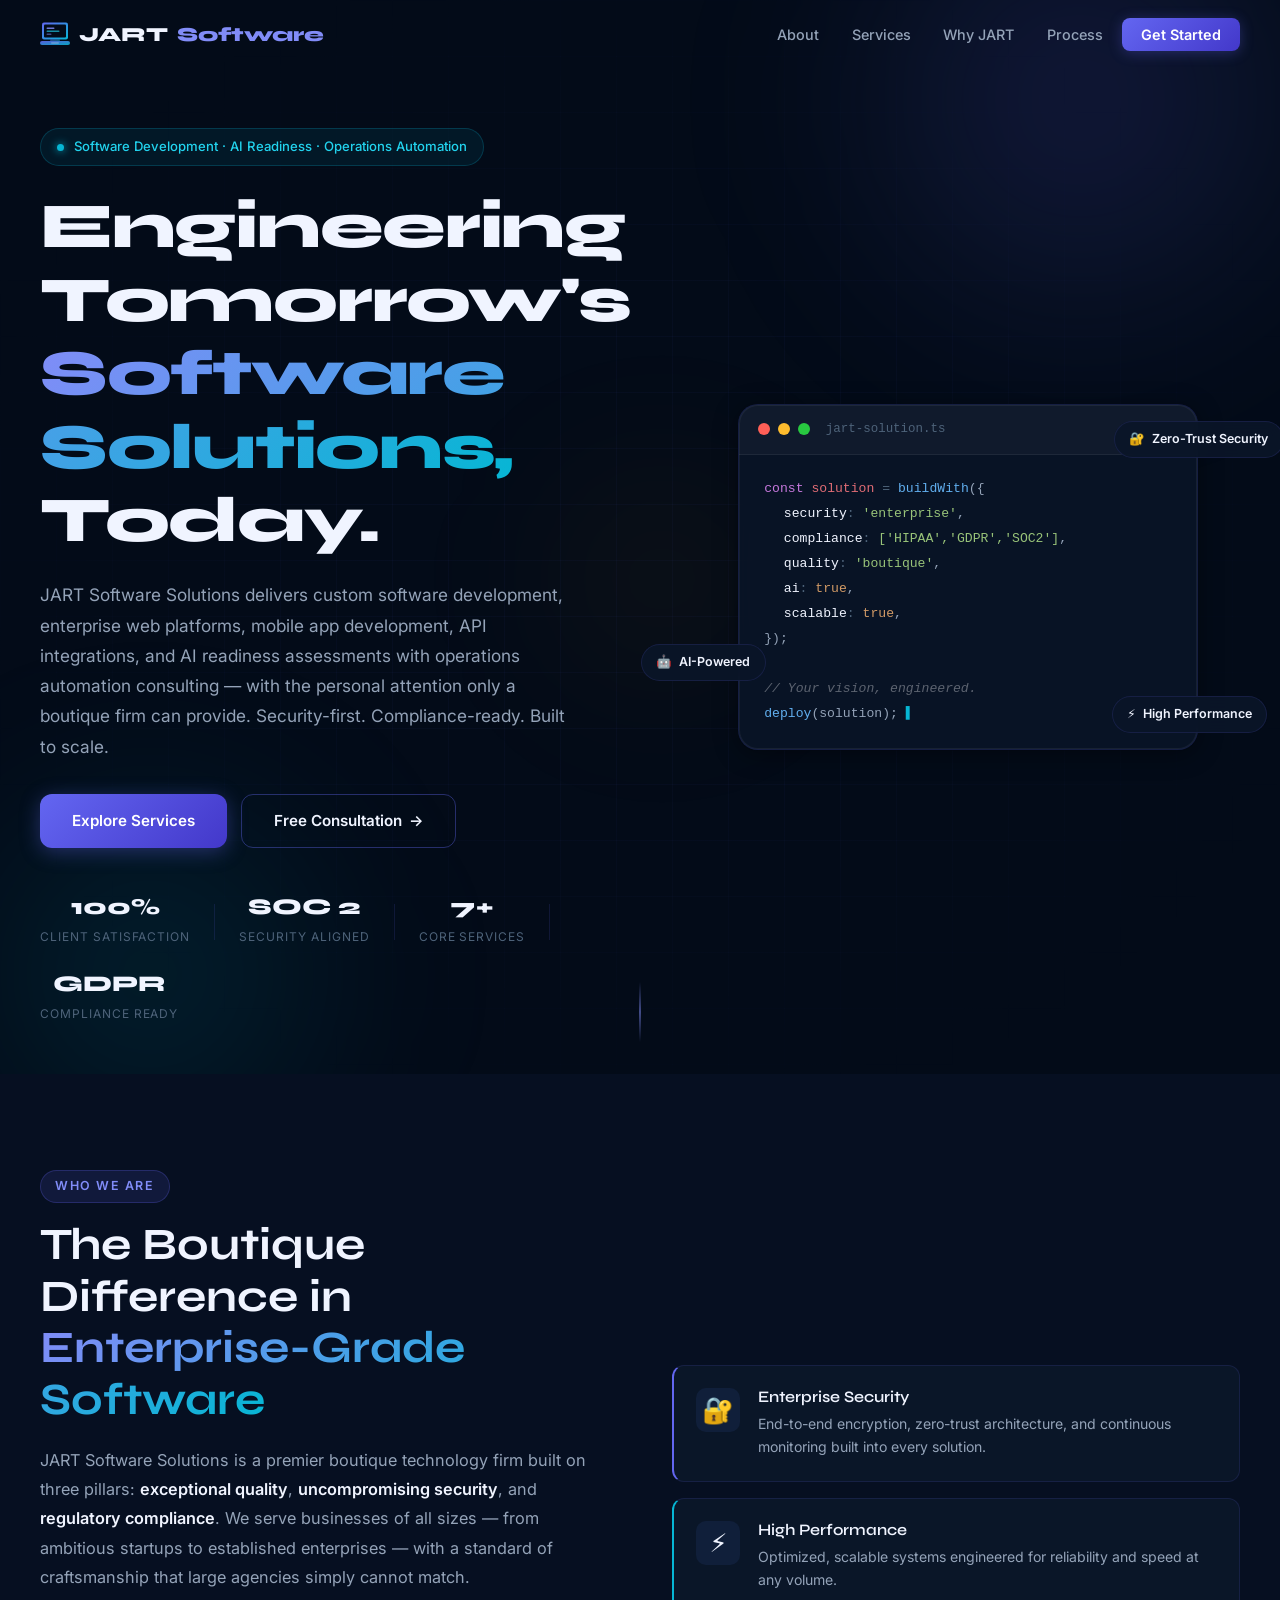
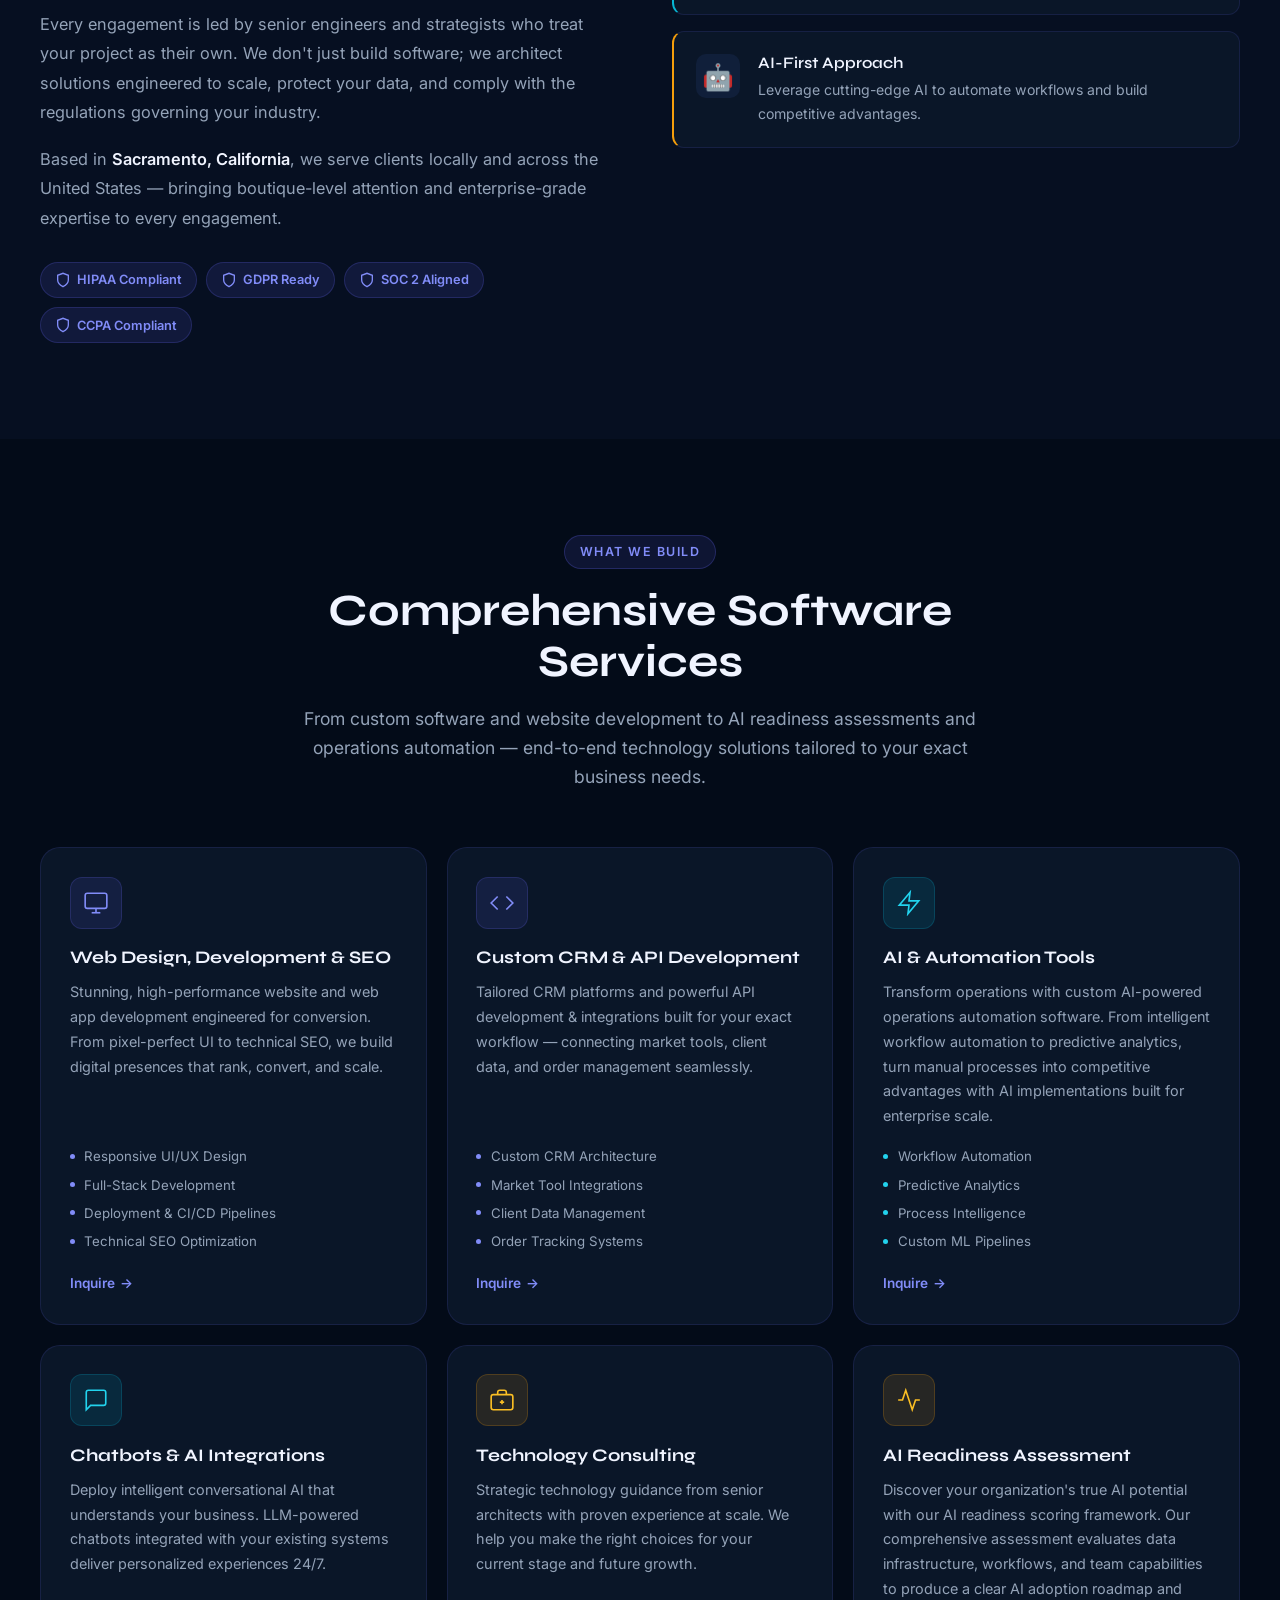
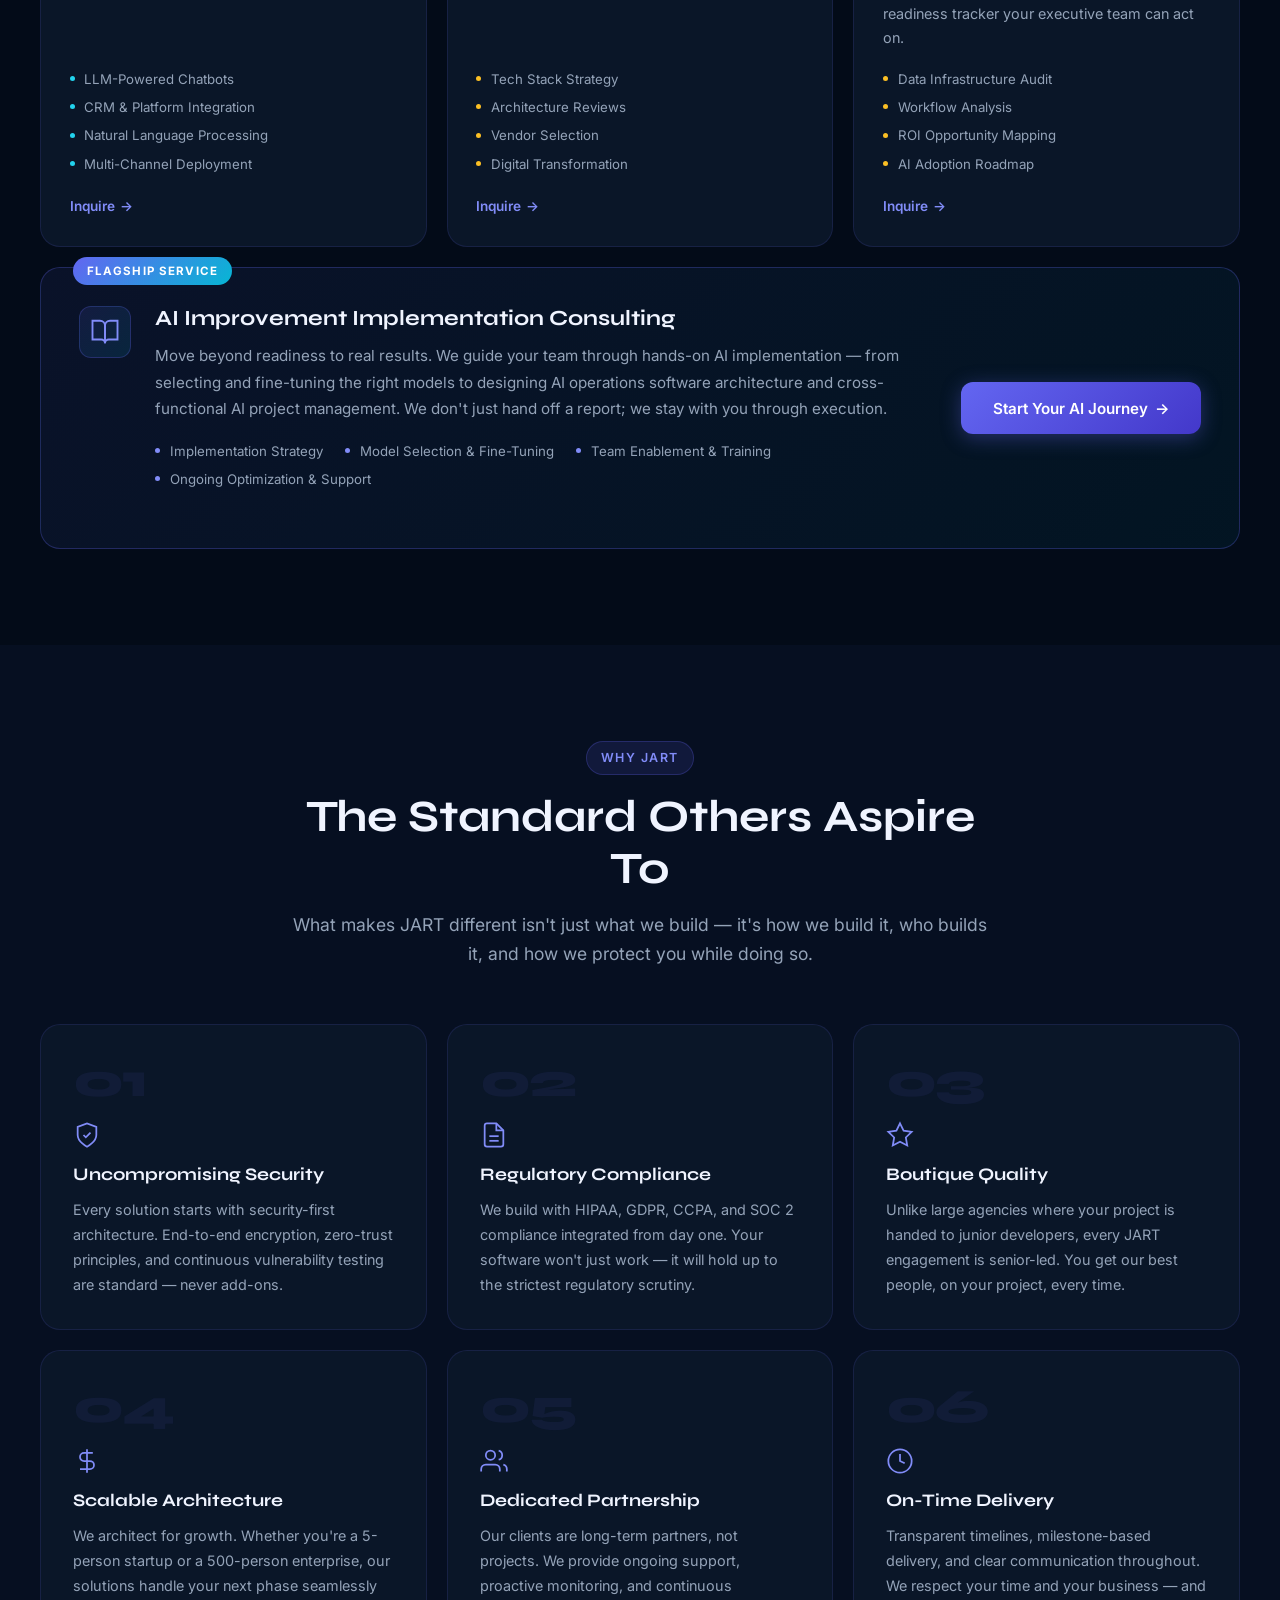
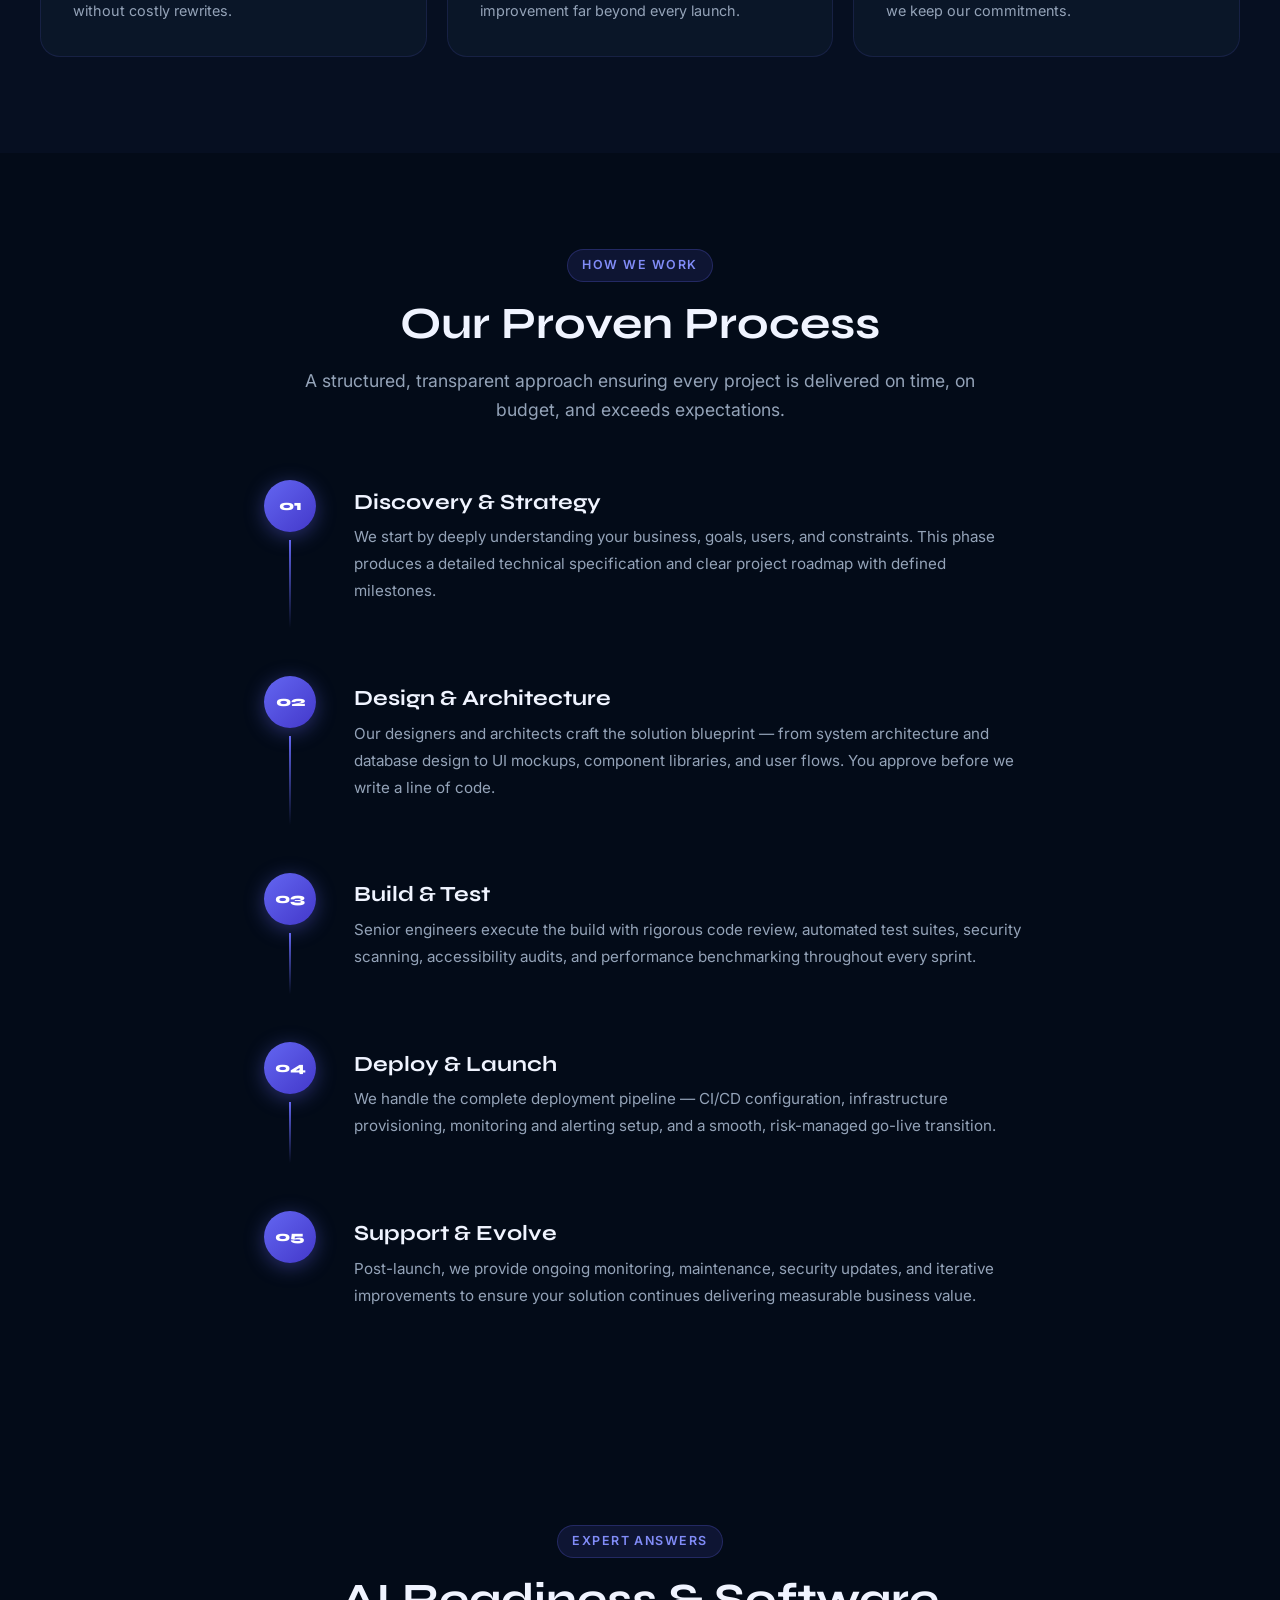
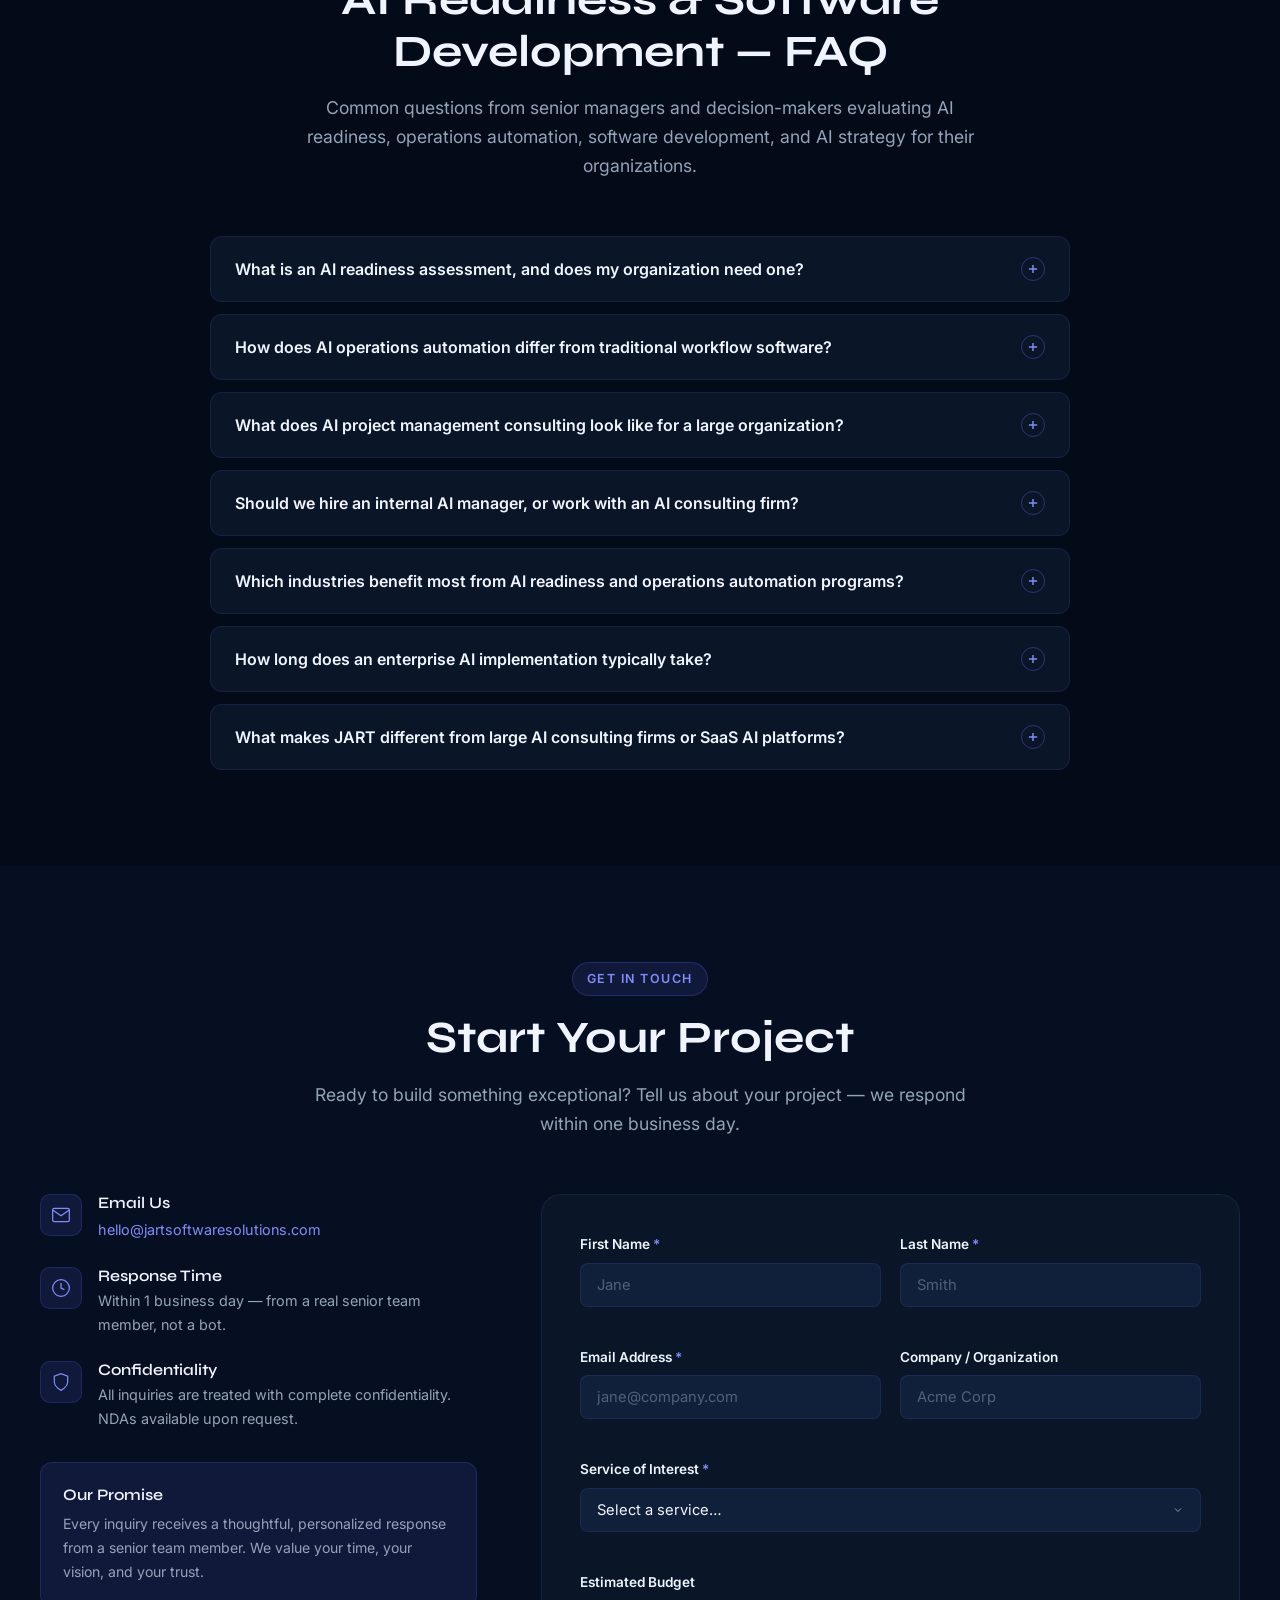
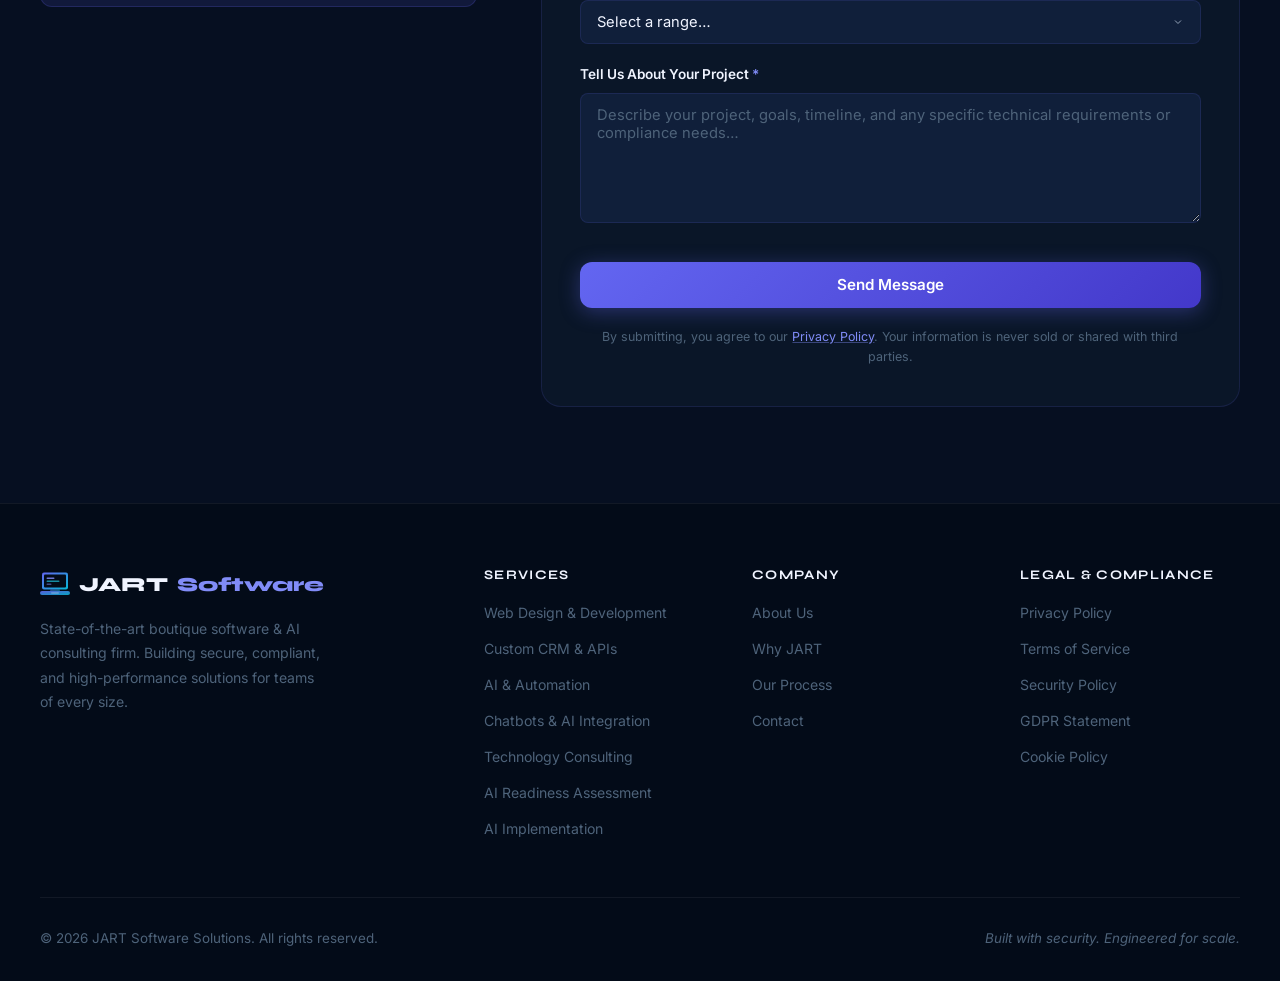
==== commit 16eb9d4b: "Comprehensive SEO optimization: FAQ section, meta/schema overhaul, keyword-rich content for software" ====
--- a/index.html
+++ b/index.html
@@ -3,41 +3,107 @@
 <head>
   <meta charset="UTF-8" />
   <meta name="viewport" content="width=device-width, initial-scale=1.0" />
-  <meta name="description" content="JART Software Solutions — Premium boutique software & AI consulting firm. Web development, custom CRM APIs, AI automation, chatbots, and technology consulting for teams of every size." />
-  <meta name="keywords" content="software solutions, web development, AI automation, custom CRM, API development, technology consulting, chatbots, AI integration, SEO, software consulting, JART" />
+  <meta name="description" content="Custom software development, website & app development, API integrations, AI readiness assessments, and operations automation for enterprise teams. JART — Sacramento, CA." />
+  <meta name="keywords" content="software development, website development, custom web development, app development, mobile app development, API development, API integration, AI automation, AI implementation, AI readiness assessment, AI readiness tracker, AI operations automation, AI operations software, AI project management, AI manager, enterprise AI consulting, operations automation, AI implementation consulting, AI strategy consulting, automated operations software, business process automation, AI consulting Sacramento CA, custom software solutions, technology consulting, CRM development, chatbot development, JART Software Solutions" />
   <meta name="author" content="JART Software Solutions" />
   <meta name="robots" content="index, follow" />
-  <meta property="og:title" content="JART Software Solutions | Premium Software &amp; AI Consulting" />
-  <meta property="og:description" content="State-of-the-art boutique software firm. Web development, custom CRMs, AI tools, and technology consulting — engineered for quality, security, and compliance." />
+  <meta property="og:title" content="JART Software Solutions | Software Development · AI Readiness &amp; Operations Automation" />
+  <meta property="og:description" content="Custom software &amp; app development, API integrations, AI readiness assessments, and operations automation — boutique quality for enterprise teams. Sacramento, CA." />
   <meta property="og:type" content="website" />
   <meta property="og:url" content="https://jartsoftwaresolutions.com" />
   <meta property="og:image" content="https://jartsoftwaresolutions.com/assets/og-image.png" />
   <meta name="twitter:card" content="summary_large_image" />
-  <meta name="twitter:title" content="JART Software Solutions | Premium Software &amp; AI Consulting" />
-  <meta name="twitter:description" content="Boutique software & AI consulting firm. Web development, custom CRMs, AI automation, chatbots, and technology consulting." />
+  <meta name="twitter:title" content="JART Software Solutions | Software Development · AI Readiness &amp; Operations Automation" />
+  <meta name="twitter:description" content="Custom software development, website &amp; app development, APIs, AI readiness &amp; operations automation for enterprise leaders. JART Software Solutions, Sacramento CA." />
   <link rel="canonical" href="https://jartsoftwaresolutions.com" />
-  <title>JART Software Solutions | Premium Software &amp; AI Consulting</title>
+  <title>JART Software Solutions | Software Development · AI Readiness · Operations Automation</title>
   <link rel="preconnect" href="https://fonts.googleapis.com" />
   <link rel="preconnect" href="https://fonts.gstatic.com" crossorigin />
   <link href="https://fonts.googleapis.com/css2?family=Inter:wght@300;400;500;600;700&family=Syne:wght@600;700;800&display=swap" rel="stylesheet" />
   <link rel="stylesheet" href="css/styles.css" />
 
   <script type="application/ld+json">
-  {
-    "@context": "https://schema.org",
-    "@type": "ProfessionalService",
-    "name": "JART Software Solutions",
-    "url": "https://jartsoftwaresolutions.com",
-    "description": "Premium boutique software and AI consulting firm offering web development, custom CRM APIs, AI automation, chatbots, and technology consulting.",
-    "serviceType": ["Web Development", "Software Consulting", "AI Consulting", "CRM Development"],
-    "address": {
-      "@type": "PostalAddress",
-      "addressLocality": "Sacramento",
-      "addressRegion": "CA",
-      "addressCountry": "US"
+  [
+    {
+      "@context": "https://schema.org",
+      "@type": "ProfessionalService",
+      "@id": "https://jartsoftwaresolutions.com/#organization",
+      "name": "JART Software Solutions",
+      "url": "https://jartsoftwaresolutions.com",
+      "description": "Boutique software development, website development, app development, API development, AI readiness assessments, operations automation, and AI implementation consulting for enterprise organizations.",
+      "serviceType": ["Software Development","Website Development","App Development","API Development","AI Readiness Assessment","Operations Automation","AI Implementation Consulting","AI Strategy Consulting","CRM Development","Technology Consulting","Chatbot Development"],
+      "knowsAbout": ["Software Development","Website Development","Mobile App Development","API Integration","AI Readiness","AI Operations Automation","AI Project Management","Business Process Automation","AI Implementation","Machine Learning","Technology Consulting"],
+      "address": {
+        "@type": "PostalAddress",
+        "addressLocality": "Sacramento",
+        "addressRegion": "CA",
+        "addressCountry": "US"
+      },
+      "areaServed": "Worldwide"
     },
-    "areaServed": "Worldwide"
-  }
+    {
+      "@context": "https://schema.org",
+      "@type": "FAQPage",
+      "mainEntity": [
+        {
+          "@type": "Question",
+          "name": "What is an AI readiness assessment, and does my organization need one?",
+          "acceptedAnswer": {
+            "@type": "Answer",
+            "text": "An AI readiness assessment evaluates your organization's data infrastructure, existing workflows, and team capabilities to determine how prepared you are to adopt AI. It produces a scored AI readiness tracker report and a prioritized AI adoption roadmap. Most medium-to-large organizations benefit from one before committing budget to AI implementation."
+          }
+        },
+        {
+          "@type": "Question",
+          "name": "How does AI operations automation differ from traditional workflow software?",
+          "acceptedAnswer": {
+            "@type": "Answer",
+            "text": "Traditional workflow software follows fixed rules. AI operations automation software learns from data, adapts to exceptions, and continuously optimizes processes — reducing manual intervention across scheduling, reporting, approvals, and resource allocation at enterprise scale."
+          }
+        },
+        {
+          "@type": "Question",
+          "name": "What does AI project management consulting look like for a large organization?",
+          "acceptedAnswer": {
+            "@type": "Answer",
+            "text": "AI project management consulting covers end-to-end governance of your AI initiatives — vendor selection, model deployment timelines, cross-functional stakeholder alignment, and KPI tracking. We act as an embedded AI manager, keeping initiatives on schedule and on budget."
+          }
+        },
+        {
+          "@type": "Question",
+          "name": "Should we hire an internal AI manager, or work with an AI consulting firm?",
+          "acceptedAnswer": {
+            "@type": "Answer",
+            "text": "For organizations in the evaluation and early implementation phases, an AI consulting firm provides broader expertise at a lower cost than a full-time hire. JART acts as your fractional AI manager, bridging strategy and execution until your internal team is ready to own it."
+          }
+        },
+        {
+          "@type": "Question",
+          "name": "Which industries benefit most from AI readiness and operations automation programs?",
+          "acceptedAnswer": {
+            "@type": "Answer",
+            "text": "Any industry with high-volume repetitive operations, large data sets, or complex compliance requirements sees significant ROI — including healthcare, finance, logistics, manufacturing, retail, and professional services."
+          }
+        },
+        {
+          "@type": "Question",
+          "name": "How long does an enterprise AI implementation typically take?",
+          "acceptedAnswer": {
+            "@type": "Answer",
+            "text": "A focused AI readiness assessment typically takes 2–4 weeks. A full operations automation or AI implementation engagement ranges from 3 to 9 months depending on scope, data readiness, and organizational complexity."
+          }
+        },
+        {
+          "@type": "Question",
+          "name": "What makes JART different from large AI consulting firms or SaaS AI platforms?",
+          "acceptedAnswer": {
+            "@type": "Answer",
+            "text": "JART combines boutique attention with enterprise-grade engineering. Unlike large consulting firms, senior architects work directly on your engagement. Unlike SaaS platforms, our solutions are fully custom — software development, API integrations, AI implementations, and automation workflows built precisely for your operations."
+          }
+        }
+      ]
+    }
+  ]
   </script>
 </head>
 <body>
@@ -106,7 +172,7 @@
         <div class="hero__content">
           <div class="hero__badge">
             <span class="hero__badge-dot"></span>
-            Boutique Software &amp; AI Consulting
+            Software Development · AI Readiness · Operations Automation
           </div>
 
           <h1 class="hero__title">
@@ -116,9 +182,10 @@
           </h1>
 
           <p class="hero__subtitle">
-            JART Software Solutions delivers enterprise-grade web platforms, custom CRM systems,
-            and cutting-edge AI integrations — with the personal attention only a boutique firm
-            can provide. Security-first. Compliance-ready. Built to scale.
+            JART Software Solutions delivers custom software development, enterprise web platforms,
+            mobile app development, API integrations, and AI readiness assessments with operations
+            automation consulting — with the personal attention only a boutique firm can provide.
+            Security-first. Compliance-ready. Built to scale.
           </p>
 
           <div class="hero__ctas">
@@ -271,7 +338,7 @@
         <div class="section__header reveal">
           <span class="section__tag">What We Build</span>
           <h2 class="section__title">Comprehensive Software Services</h2>
-          <p class="section__subtitle">From concept to deployment and beyond — end-to-end technology solutions tailored to your exact business needs.</p>
+          <p class="section__subtitle">From custom software and website development to AI readiness assessments and operations automation — end-to-end technology solutions tailored to your exact business needs.</p>
         </div>
 
         <div class="services__grid">
@@ -282,7 +349,7 @@
               <svg width="26" height="26" viewBox="0 0 24 24" fill="none" stroke="currentColor" stroke-width="1.5"><rect x="2" y="3" width="20" height="14" rx="2"/><line x1="8" y1="21" x2="16" y2="21"/><line x1="12" y1="17" x2="12" y2="21"/></svg>
             </div>
             <h3 class="service-card__title">Web Design, Development &amp; SEO</h3>
-            <p class="service-card__desc">Stunning, high-performance websites engineered for conversion. From pixel-perfect UI to technical SEO, we build digital presences that rank and convert.</p>
+            <p class="service-card__desc">Stunning, high-performance website and web app development engineered for conversion. From pixel-perfect UI to technical SEO, we build digital presences that rank, convert, and scale.</p>
             <ul class="service-card__list" aria-label="Included features">
               <li>Responsive UI/UX Design</li>
               <li>Full-Stack Development</li>
@@ -298,7 +365,7 @@
               <svg width="26" height="26" viewBox="0 0 24 24" fill="none" stroke="currentColor" stroke-width="1.5"><polyline points="16 18 22 12 16 6"/><polyline points="8 6 2 12 8 18"/></svg>
             </div>
             <h3 class="service-card__title">Custom CRM &amp; API Development</h3>
-            <p class="service-card__desc">Tailored CRM platforms and powerful API integrations built for your exact workflow — connecting market tools, client data, and order management seamlessly.</p>
+            <p class="service-card__desc">Tailored CRM platforms and powerful API development &amp; integrations built for your exact workflow — connecting market tools, client data, and order management seamlessly.</p>
             <ul class="service-card__list" aria-label="Included features">
               <li>Custom CRM Architecture</li>
               <li>Market Tool Integrations</li>
@@ -314,7 +381,7 @@
               <svg width="26" height="26" viewBox="0 0 24 24" fill="none" stroke="currentColor" stroke-width="1.5"><polygon points="13 2 3 14 12 14 11 22 21 10 12 10 13 2"/></svg>
             </div>
             <h3 class="service-card__title">AI &amp; Automation Tools</h3>
-            <p class="service-card__desc">Transform operations with custom AI-powered automation. From intelligent workflow automation to predictive analytics, turn manual processes into competitive advantages.</p>
+            <p class="service-card__desc">Transform operations with custom AI-powered operations automation software. From intelligent workflow automation to predictive analytics, turn manual processes into competitive advantages with AI implementations built for enterprise scale.</p>
             <ul class="service-card__list" aria-label="Included features">
               <li>Workflow Automation</li>
               <li>Predictive Analytics</li>
@@ -362,7 +429,7 @@
               <svg width="26" height="26" viewBox="0 0 24 24" fill="none" stroke="currentColor" stroke-width="1.5"><polyline points="22 12 18 12 15 21 9 3 6 12 2 12"/></svg>
             </div>
             <h3 class="service-card__title">AI Readiness Assessment</h3>
-            <p class="service-card__desc">Discover your organization's true AI potential. Our comprehensive assessment evaluates your data infrastructure, workflows, and team capabilities to produce a clear AI adoption roadmap.</p>
+            <p class="service-card__desc">Discover your organization's true AI potential with our AI readiness scoring framework. Our comprehensive assessment evaluates data infrastructure, workflows, and team capabilities to produce a clear AI adoption roadmap and readiness tracker your executive team can act on.</p>
             <ul class="service-card__list" aria-label="Included features">
               <li>Data Infrastructure Audit</li>
               <li>Workflow Analysis</li>
@@ -383,7 +450,7 @@
             </div>
             <div class="service-featured__text">
               <h3>AI Improvement Implementation Consulting</h3>
-              <p>Move beyond readiness to real results. We guide your team through hands-on AI implementation — from selecting and fine-tuning the right models to ensuring your organization can operate, monitor, and continuously optimize AI systems. We don't just hand off a report; we stay with you through execution.</p>
+              <p>Move beyond readiness to real results. We guide your team through hands-on AI implementation — from selecting and fine-tuning the right models to designing AI operations software architecture and cross-functional AI project management. We don't just hand off a report; we stay with you through execution.</p>
               <ul class="service-card__list service-card__list--horizontal" aria-label="Included features">
                 <li>Implementation Strategy</li>
                 <li>Model Selection &amp; Fine-Tuning</li>
@@ -538,6 +605,115 @@
           </li>
 
         </ol>
+      </div>
+    </section>
+
+
+    <!-- ═══════════════════════════════════════════
+         FAQ
+    ═══════════════════════════════════════════ -->
+    <section class="faq section" id="faq">
+      <div class="container">
+        <div class="section__header reveal">
+          <span class="section__tag">Expert Answers</span>
+          <h2 class="section__title">AI Readiness &amp; Software Development — FAQ</h2>
+          <p class="section__subtitle">Common questions from senior managers and decision-makers evaluating AI readiness, operations automation, software development, and AI strategy for their organizations.</p>
+        </div>
+
+        <div class="faq__list">
+
+          <div class="faq__item reveal">
+            <button class="faq__question" aria-expanded="false" aria-controls="faq-a1">
+              What is an AI readiness assessment, and does my organization need one?
+              <span class="faq__icon" aria-hidden="true">
+                <svg width="14" height="14" viewBox="0 0 24 24" fill="none" stroke="currentColor" stroke-width="2.5"><line x1="12" y1="5" x2="12" y2="19"/><line x1="5" y1="12" x2="19" y2="12"/></svg>
+              </span>
+            </button>
+            <div class="faq__answer" id="faq-a1" hidden>
+              <p>An AI readiness assessment evaluates your organization's data infrastructure, existing workflows, and team capabilities to determine how prepared you are to adopt AI. It produces a scored <strong>AI readiness tracker</strong> report and a prioritized AI adoption roadmap.</p>
+              <p>Most medium-to-large organizations benefit from one before committing budget to AI implementation — it prevents costly missteps and gives leadership a clear, defensible picture of ROI potential.</p>
+            </div>
+          </div>
+
+          <div class="faq__item reveal">
+            <button class="faq__question" aria-expanded="false" aria-controls="faq-a2">
+              How does AI operations automation differ from traditional workflow software?
+              <span class="faq__icon" aria-hidden="true">
+                <svg width="14" height="14" viewBox="0 0 24 24" fill="none" stroke="currentColor" stroke-width="2.5"><line x1="12" y1="5" x2="12" y2="19"/><line x1="5" y1="12" x2="19" y2="12"/></svg>
+              </span>
+            </button>
+            <div class="faq__answer" id="faq-a2" hidden>
+              <p>Traditional workflow software follows fixed rules. <strong>AI operations automation software</strong> learns from data, adapts to exceptions, and continuously optimizes processes — reducing manual intervention across scheduling, reporting, approvals, and resource allocation at enterprise scale.</p>
+              <p>The result is an <strong>Auto Ops AI</strong> layer that improves over time rather than requiring constant reprogramming as your business evolves.</p>
+            </div>
+          </div>
+
+          <div class="faq__item reveal">
+            <button class="faq__question" aria-expanded="false" aria-controls="faq-a3">
+              What does AI project management consulting look like for a large organization?
+              <span class="faq__icon" aria-hidden="true">
+                <svg width="14" height="14" viewBox="0 0 24 24" fill="none" stroke="currentColor" stroke-width="2.5"><line x1="12" y1="5" x2="12" y2="19"/><line x1="5" y1="12" x2="19" y2="12"/></svg>
+              </span>
+            </button>
+            <div class="faq__answer" id="faq-a3" hidden>
+              <p><strong>AI project management consulting</strong> covers end-to-end governance of your AI initiatives — vendor selection, model deployment timelines, cross-functional stakeholder alignment, and KPI tracking. We act as an embedded <strong>AI manager</strong>, keeping initiatives on schedule and on budget.</p>
+              <p>For large organizations, this includes coordinating between IT, operations, legal, and executive leadership so that AI programs don't stall in committee.</p>
+            </div>
+          </div>
+
+          <div class="faq__item reveal">
+            <button class="faq__question" aria-expanded="false" aria-controls="faq-a4">
+              Should we hire an internal AI manager, or work with an AI consulting firm?
+              <span class="faq__icon" aria-hidden="true">
+                <svg width="14" height="14" viewBox="0 0 24 24" fill="none" stroke="currentColor" stroke-width="2.5"><line x1="12" y1="5" x2="12" y2="19"/><line x1="5" y1="12" x2="19" y2="12"/></svg>
+              </span>
+            </button>
+            <div class="faq__answer" id="faq-a4" hidden>
+              <p>For organizations in the evaluation and early implementation phases, an <strong>AI consulting firm</strong> provides broader expertise at a lower cost than a full-time hire. JART acts as your fractional <strong>AI manager</strong>, bridging strategy and execution until your internal team is ready to own it.</p>
+              <p>As your program matures, we help you define the internal AI manager role, hire for it, and transfer knowledge — so the engagement ends with you stronger and fully self-sufficient.</p>
+            </div>
+          </div>
+
+          <div class="faq__item reveal">
+            <button class="faq__question" aria-expanded="false" aria-controls="faq-a5">
+              Which industries benefit most from AI readiness and operations automation programs?
+              <span class="faq__icon" aria-hidden="true">
+                <svg width="14" height="14" viewBox="0 0 24 24" fill="none" stroke="currentColor" stroke-width="2.5"><line x1="12" y1="5" x2="12" y2="19"/><line x1="5" y1="12" x2="19" y2="12"/></svg>
+              </span>
+            </button>
+            <div class="faq__answer" id="faq-a5" hidden>
+              <p>Any industry with high-volume repetitive operations, large data sets, or complex compliance requirements sees significant ROI — including healthcare, finance, logistics, manufacturing, retail, and professional services.</p>
+              <p>Our <strong>operations automation</strong> and <strong>AI readiness</strong> frameworks are industry-agnostic by design, letting us tailor the program to your sector's specific regulatory environment, data types, and competitive pressures.</p>
+            </div>
+          </div>
+
+          <div class="faq__item reveal">
+            <button class="faq__question" aria-expanded="false" aria-controls="faq-a6">
+              How long does an enterprise AI implementation typically take?
+              <span class="faq__icon" aria-hidden="true">
+                <svg width="14" height="14" viewBox="0 0 24 24" fill="none" stroke="currentColor" stroke-width="2.5"><line x1="12" y1="5" x2="12" y2="19"/><line x1="5" y1="12" x2="19" y2="12"/></svg>
+              </span>
+            </button>
+            <div class="faq__answer" id="faq-a6" hidden>
+              <p>A focused <strong>AI readiness assessment</strong> typically takes 2–4 weeks. A full <strong>operations automation</strong> or <strong>AI implementation</strong> engagement ranges from 3 to 9 months depending on scope, data readiness, and organizational complexity.</p>
+              <p>We provide a detailed project timeline and phased delivery plan after your initial consultation — so leadership has full visibility before any commitment is made.</p>
+            </div>
+          </div>
+
+          <div class="faq__item reveal">
+            <button class="faq__question" aria-expanded="false" aria-controls="faq-a7">
+              What makes JART different from large AI consulting firms or SaaS AI platforms?
+              <span class="faq__icon" aria-hidden="true">
+                <svg width="14" height="14" viewBox="0 0 24 24" fill="none" stroke="currentColor" stroke-width="2.5"><line x1="12" y1="5" x2="12" y2="19"/><line x1="5" y1="12" x2="19" y2="12"/></svg>
+              </span>
+            </button>
+            <div class="faq__answer" id="faq-a7" hidden>
+              <p>JART combines boutique attention with enterprise-grade engineering. Unlike large consulting firms, senior architects work directly on your engagement — no juniors running your account. Unlike SaaS AI platforms, our work is fully custom: <strong>software development</strong>, <strong>API integrations</strong>, <strong>AI implementations</strong>, and <strong>automation workflows</strong> built precisely for your operations.</p>
+              <p>The result is a solution that fits your organization rather than forcing your organization to fit a product.</p>
+            </div>
+          </div>
+
+        </div>
       </div>
     </section>
 
--- a/css/styles.css
+++ b/css/styles.css
@@ -1146,6 +1146,21 @@
 
 
 /* ════════════════════════════════════════════════════════════
+   FAQ
+════════════════════════════════════════════════════════════ */
+.faq__list { display:flex; flex-direction:column; gap:0.75rem; max-width:860px; margin:0 auto; }
+.faq__item { background:var(--bg-card); border:1px solid var(--border); border-radius:var(--radius); overflow:hidden; transition:border-color var(--transition); }
+.faq__item.is-open { border-color:var(--border-hover); }
+.faq__question { width:100%; display:flex; justify-content:space-between; align-items:center; gap:1rem; padding:1.25rem 1.5rem; text-align:left; font-size:1rem; font-weight:600; color:var(--text-primary); background:none; border:none; cursor:pointer; transition:color var(--transition); font-family:'Inter',sans-serif; }
+.faq__question:hover { color:var(--indigo-light); }
+.faq__icon { flex-shrink:0; width:24px; height:24px; border-radius:50%; border:1.5px solid var(--border-hover); display:flex; align-items:center; justify-content:center; color:var(--indigo-light); transition:transform var(--transition),border-color var(--transition),background var(--transition); }
+.faq__item.is-open .faq__icon { transform:rotate(45deg); border-color:var(--indigo); background:var(--indigo-dim); }
+.faq__answer { padding:0 1.5rem 1.375rem; }
+.faq__answer p { color:var(--text-secondary); line-height:1.75; font-size:0.9375rem; }
+.faq__answer p+p { margin-top:0.875rem; }
+.faq__answer strong { color:var(--text-primary); font-weight:600; }
+
+/* ════════════════════════════════════════════════════════════
    LEGAL PAGES
 ════════════════════════════════════════════════════════════ */
 .legal-hero {
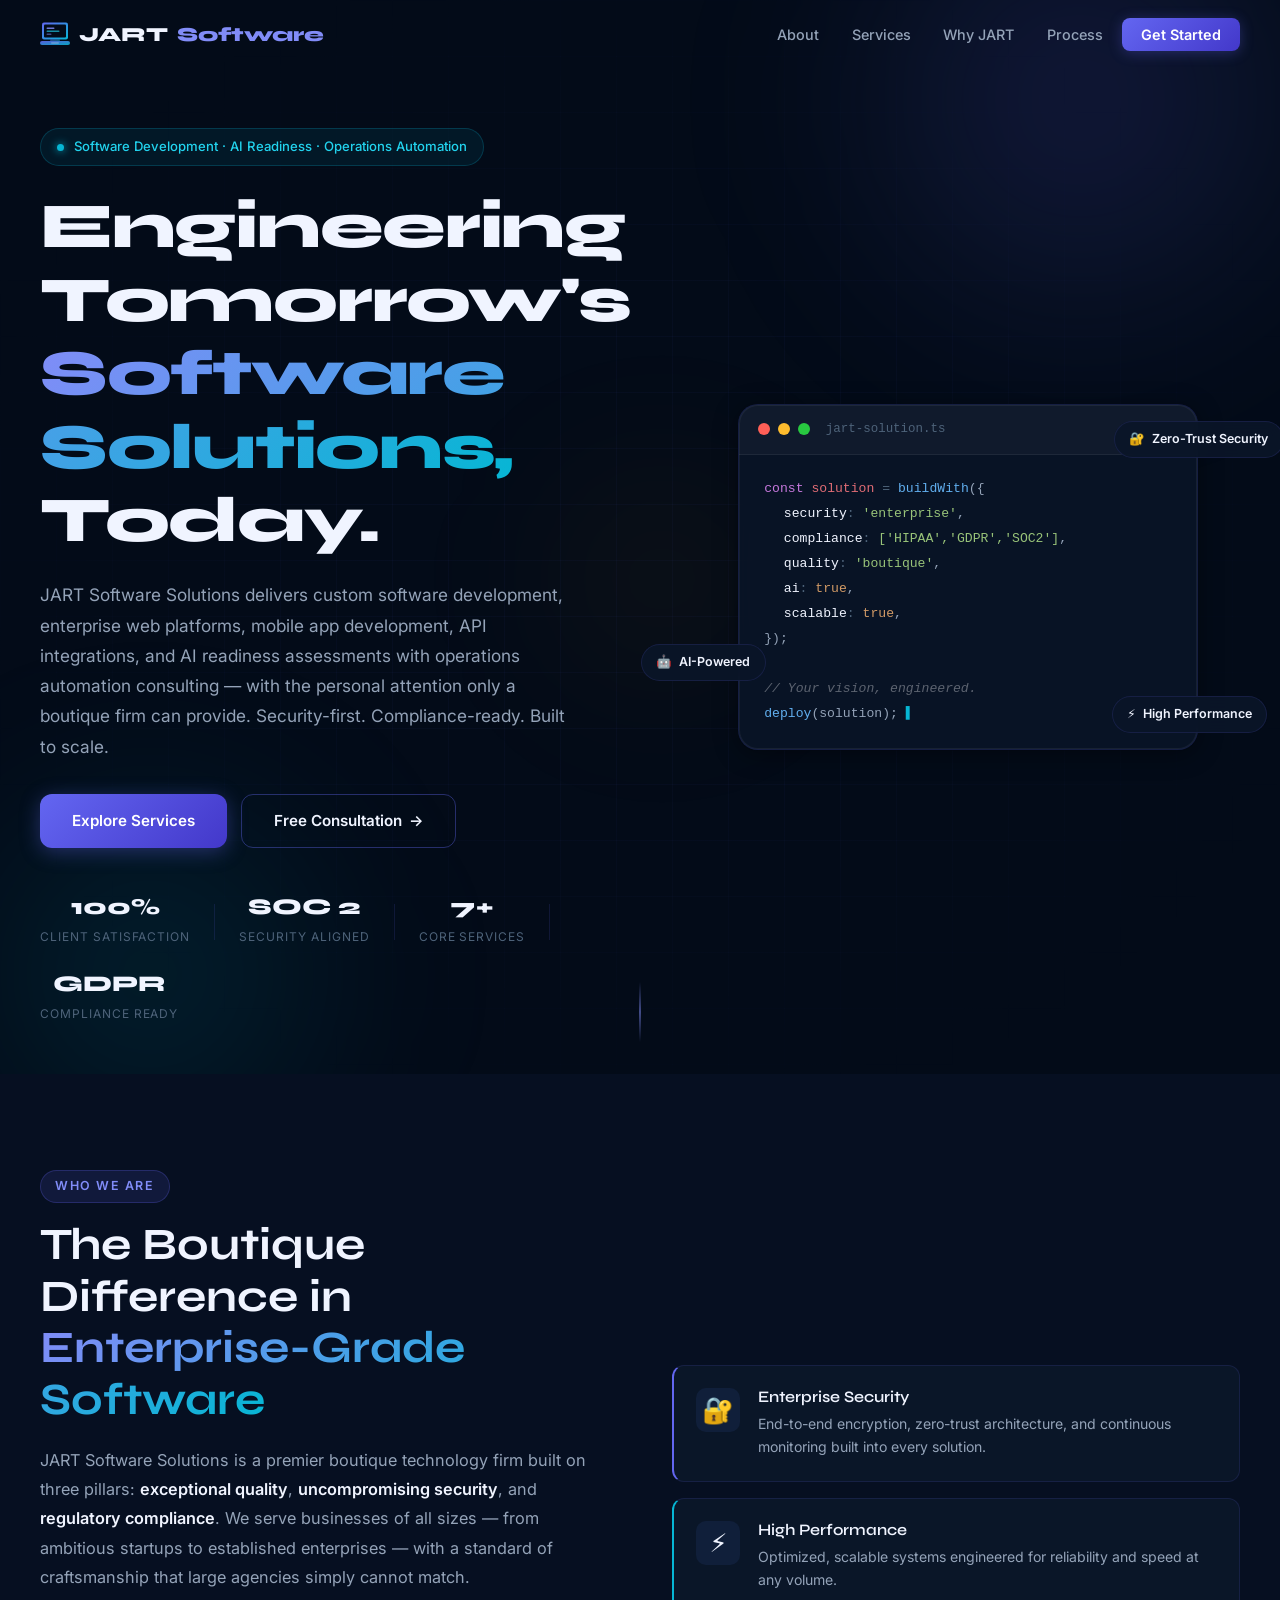
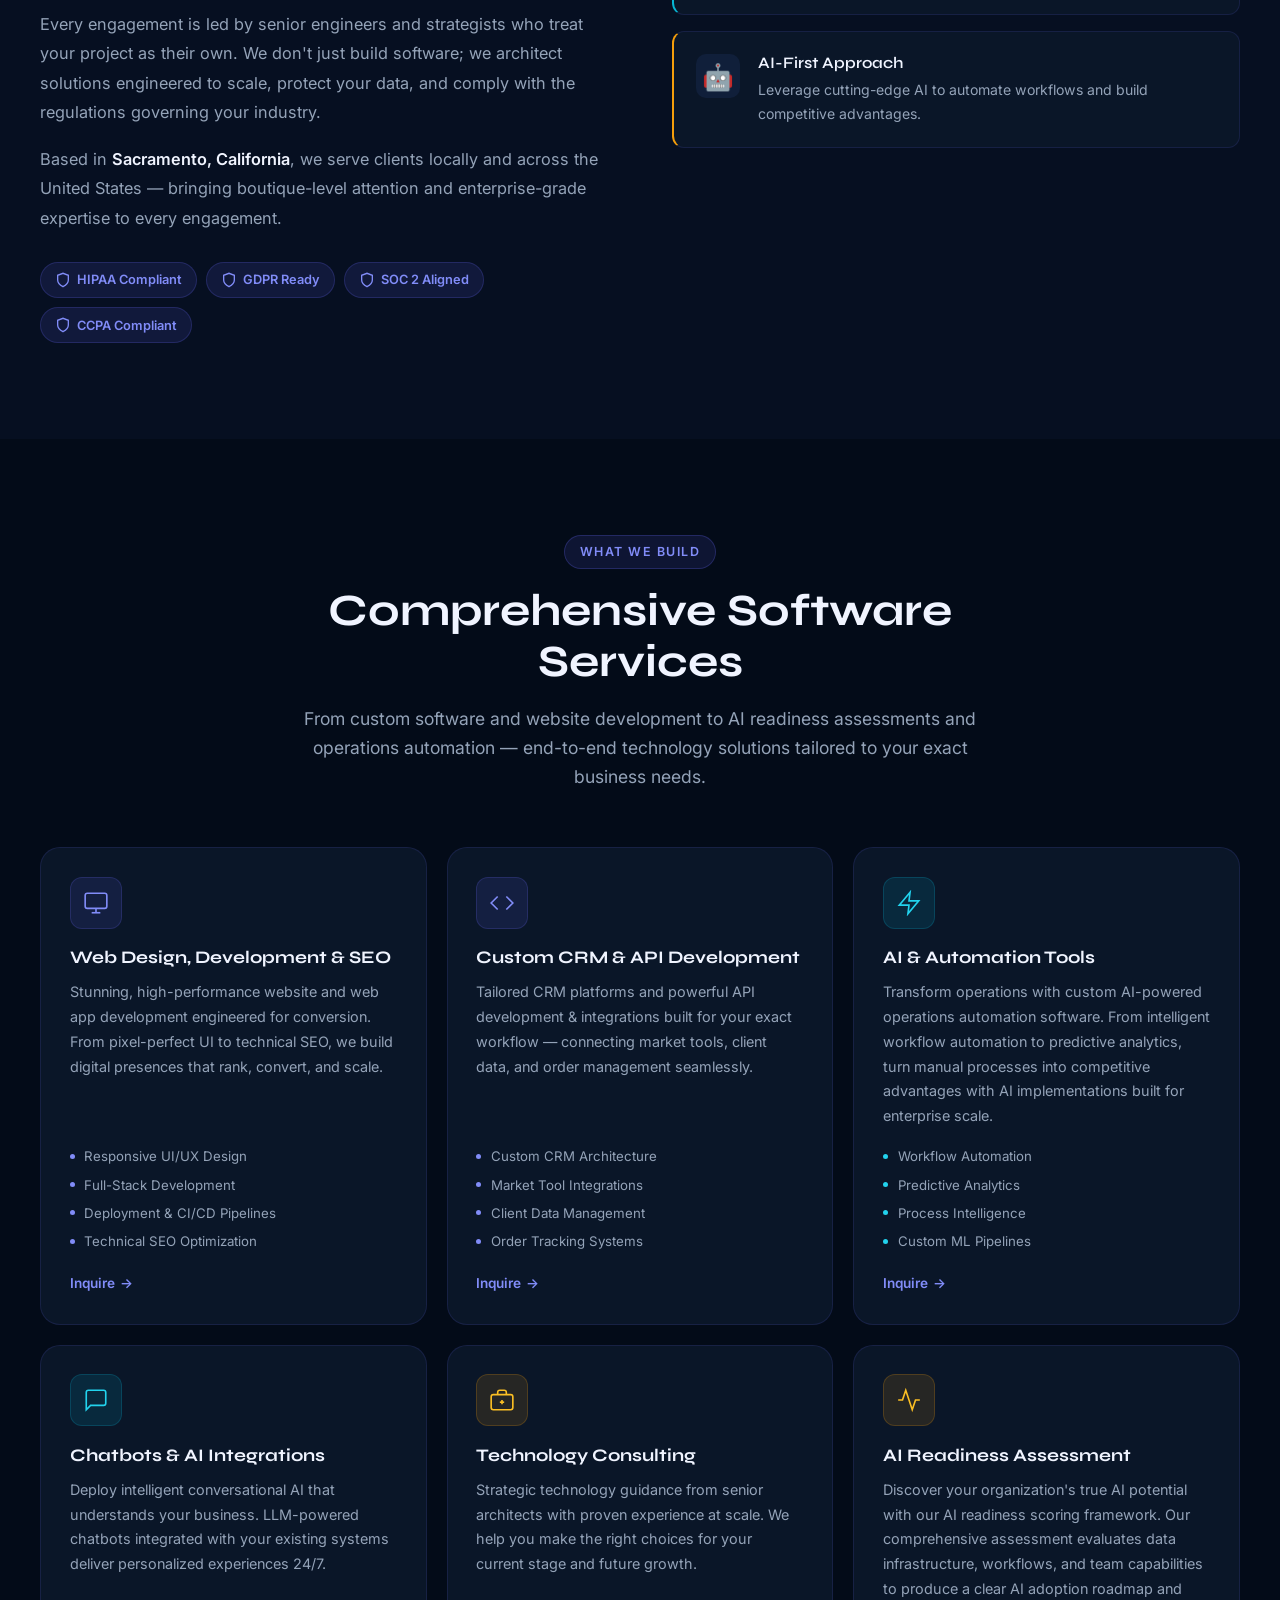
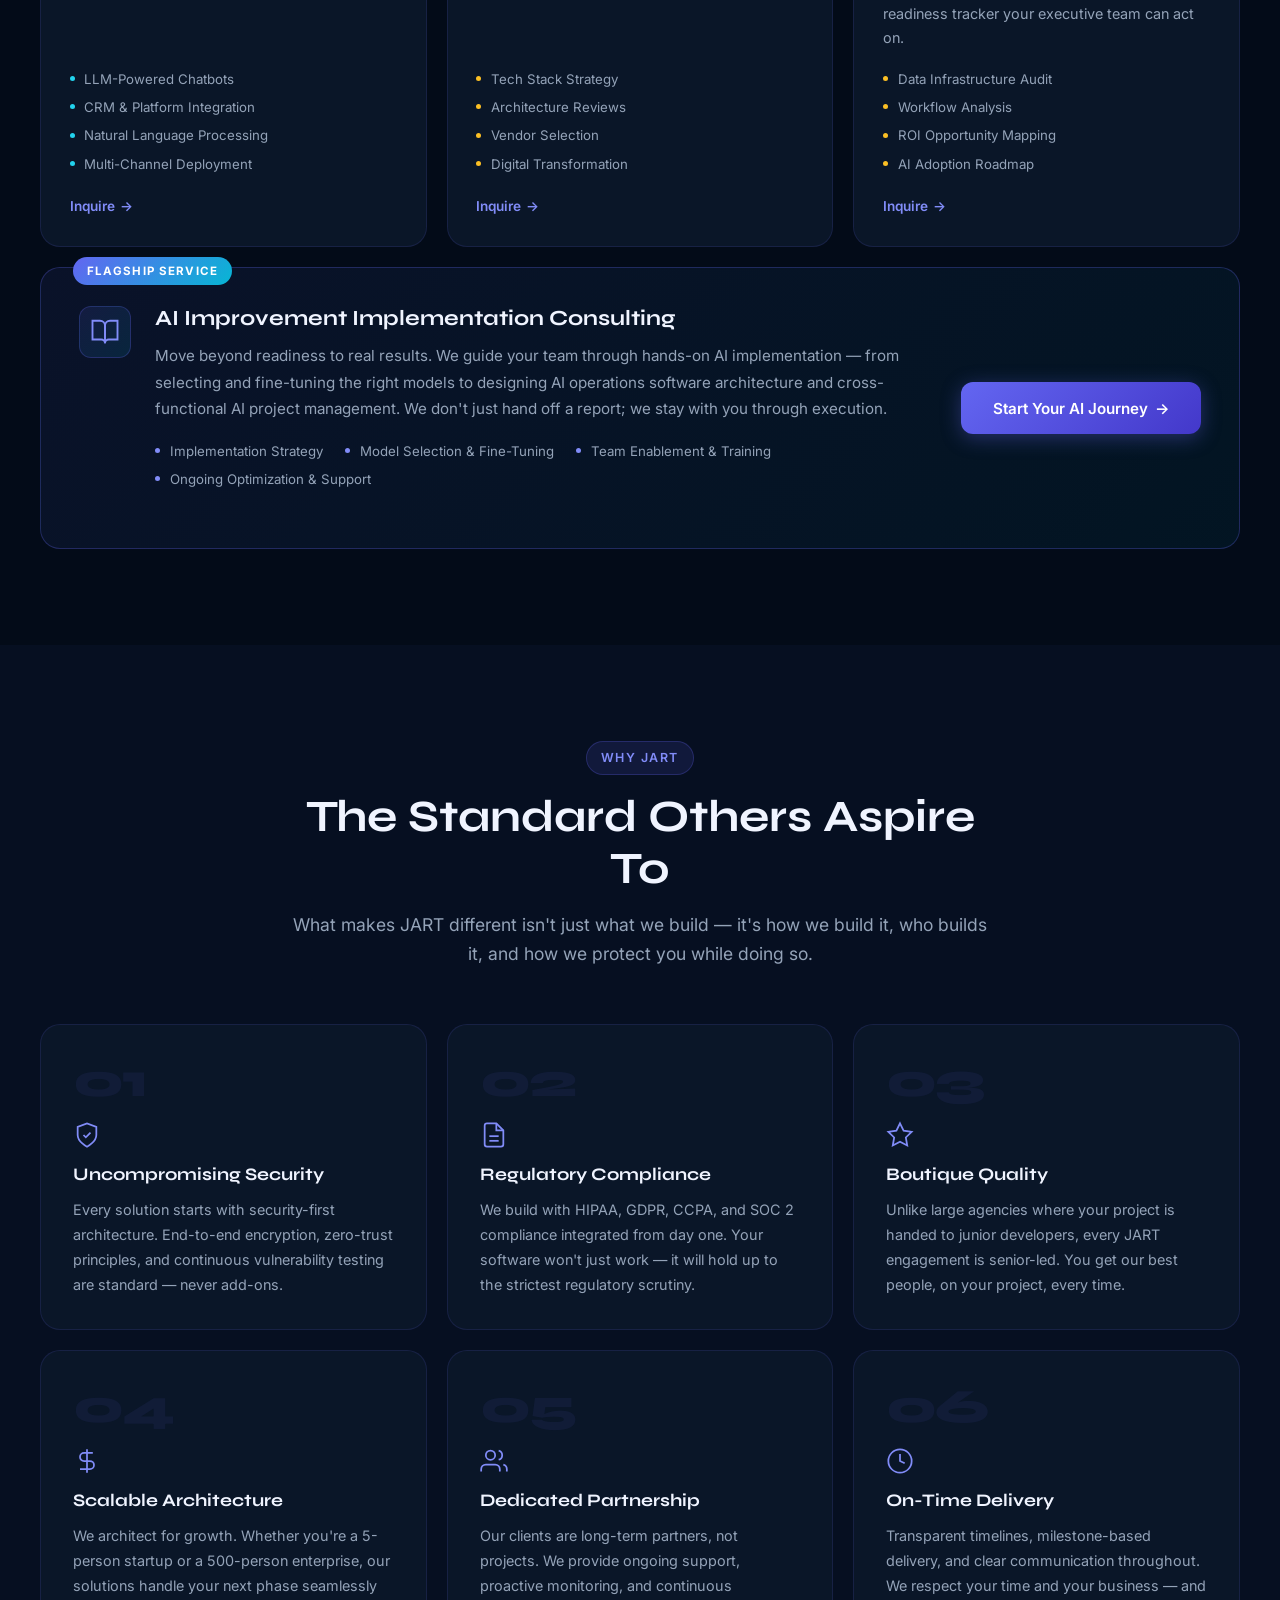
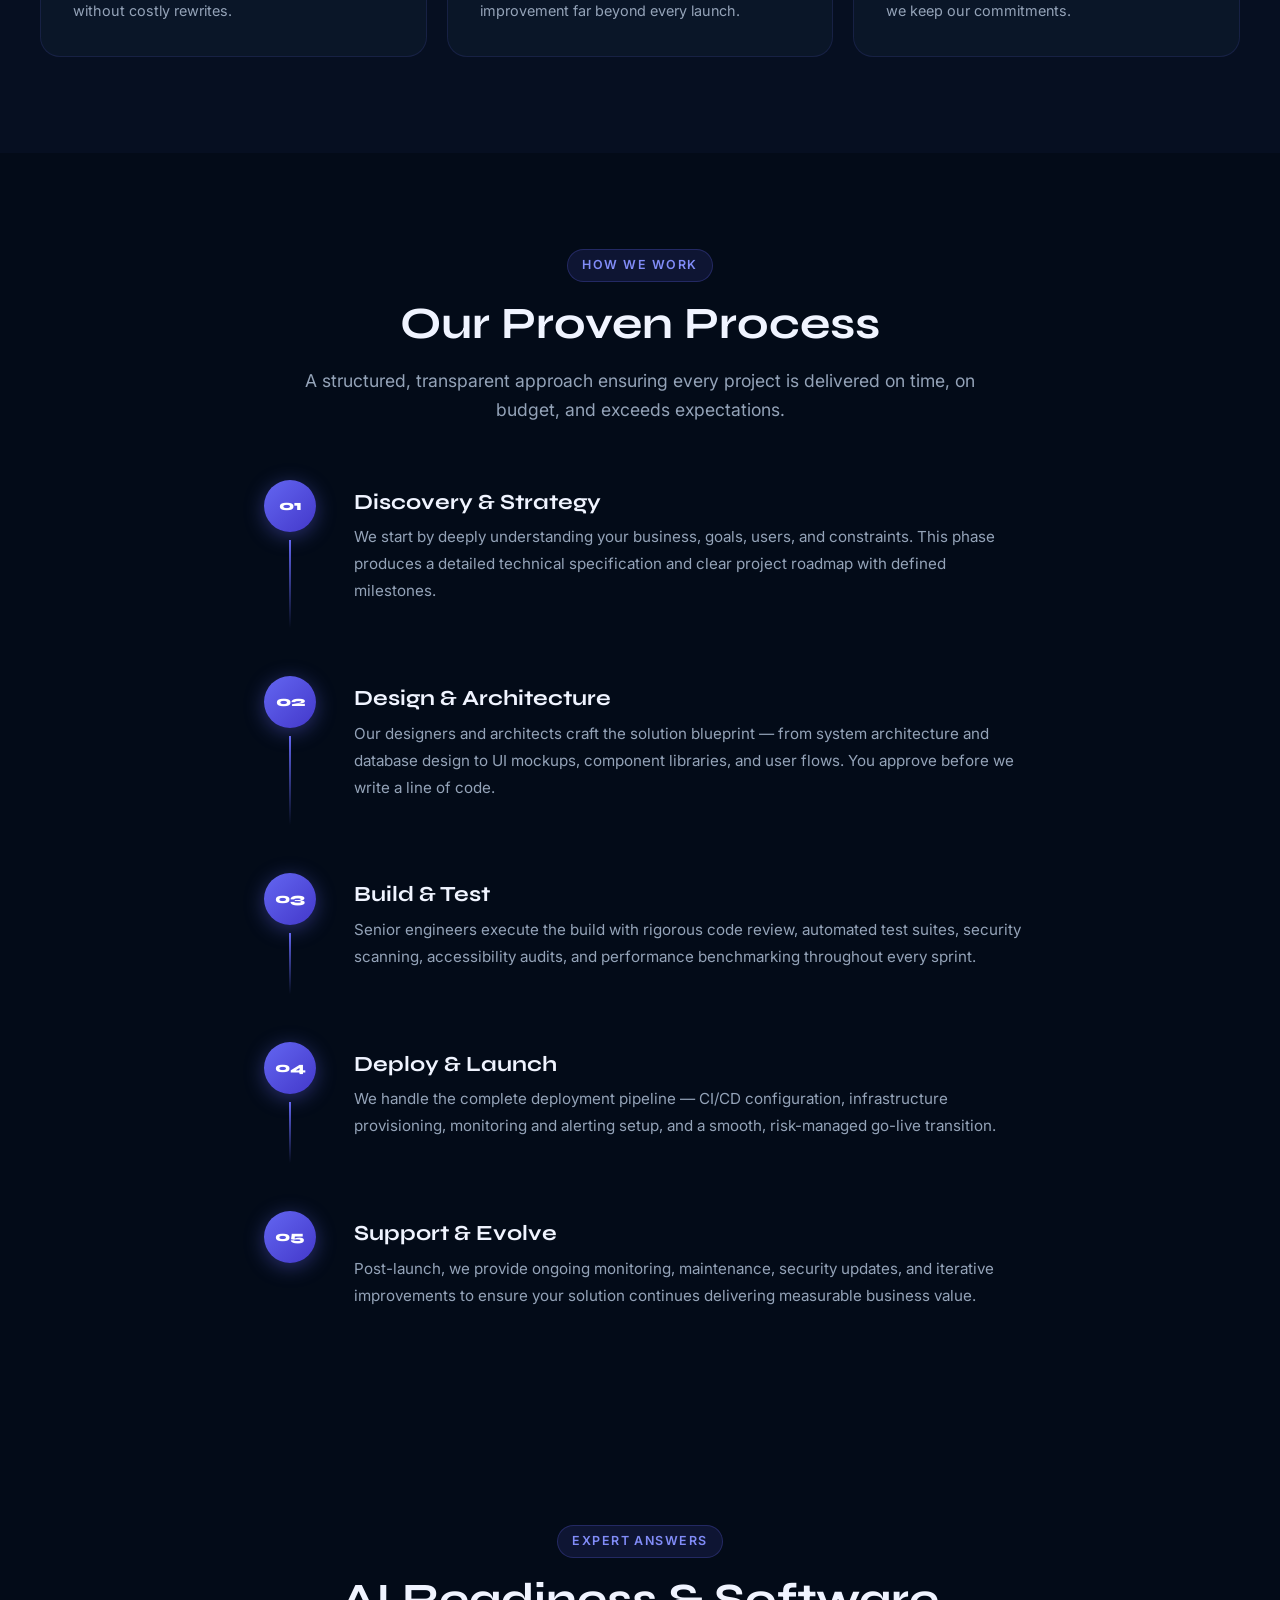
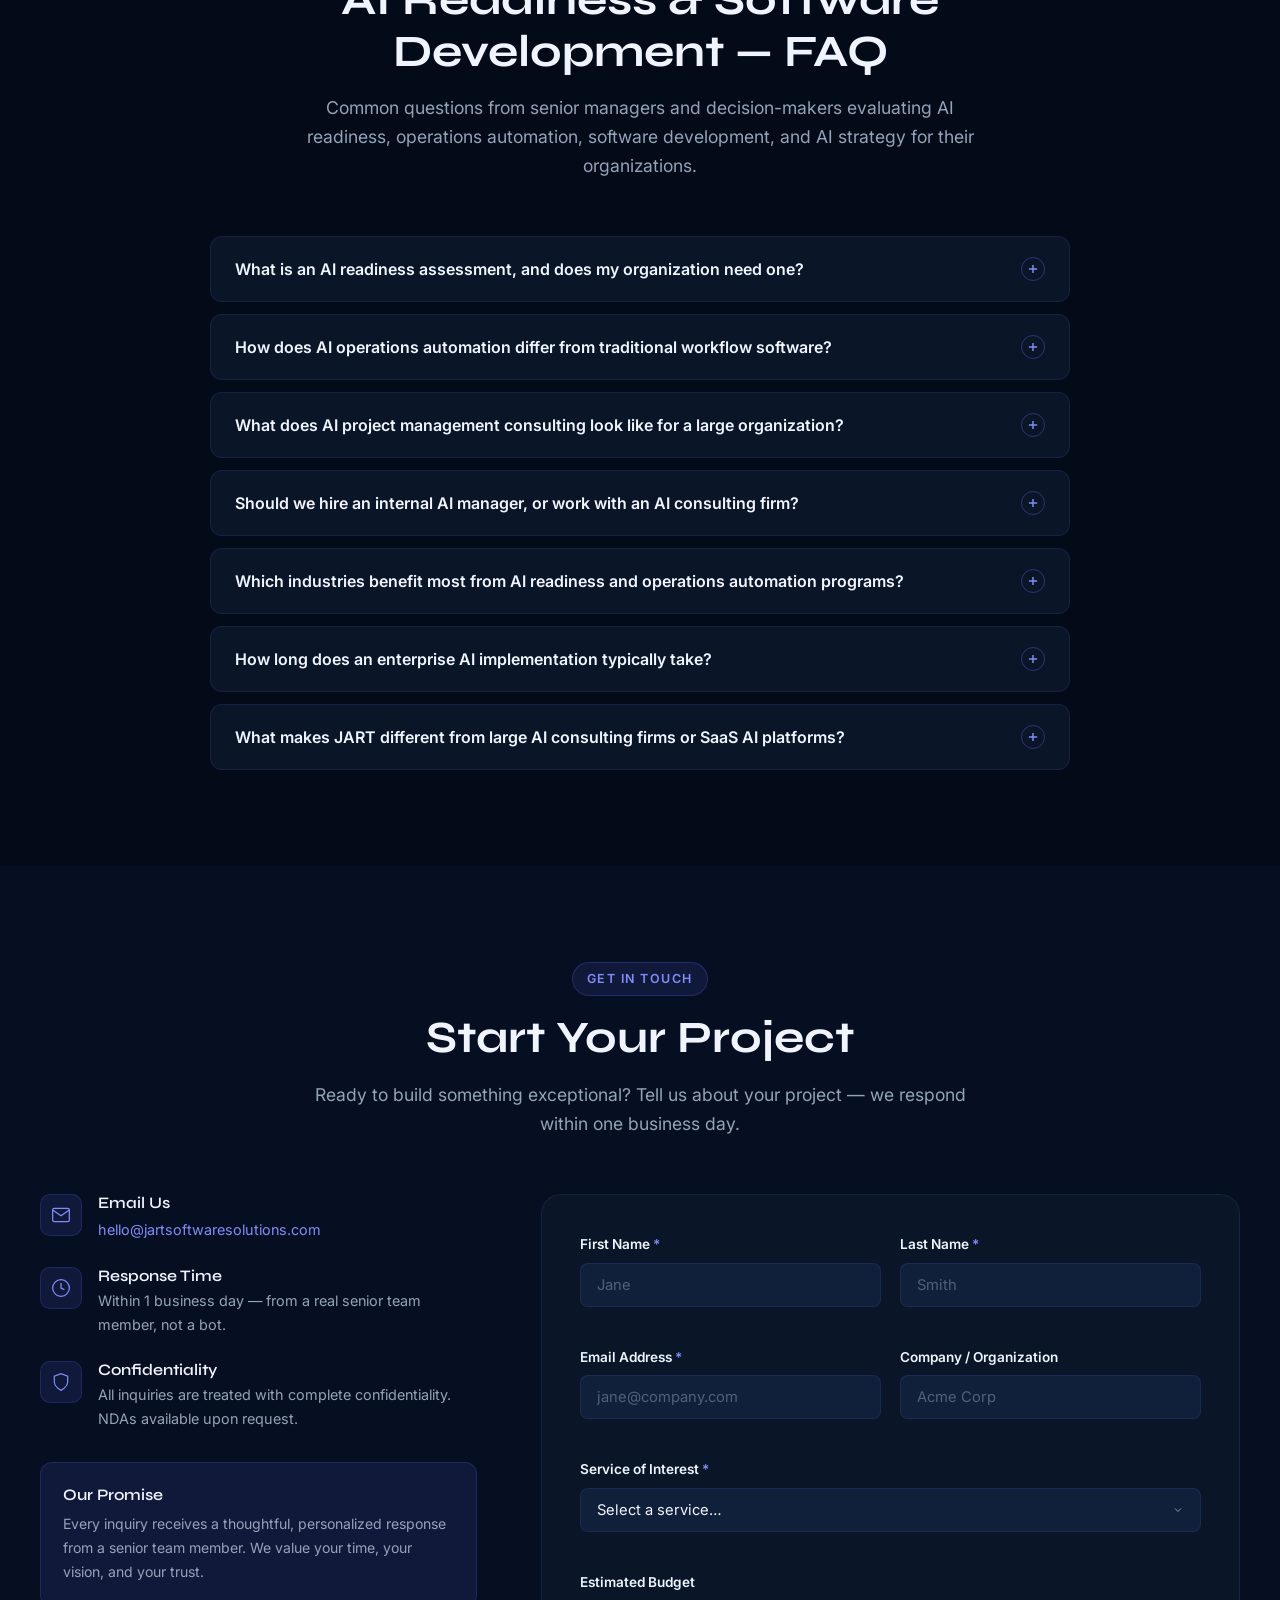
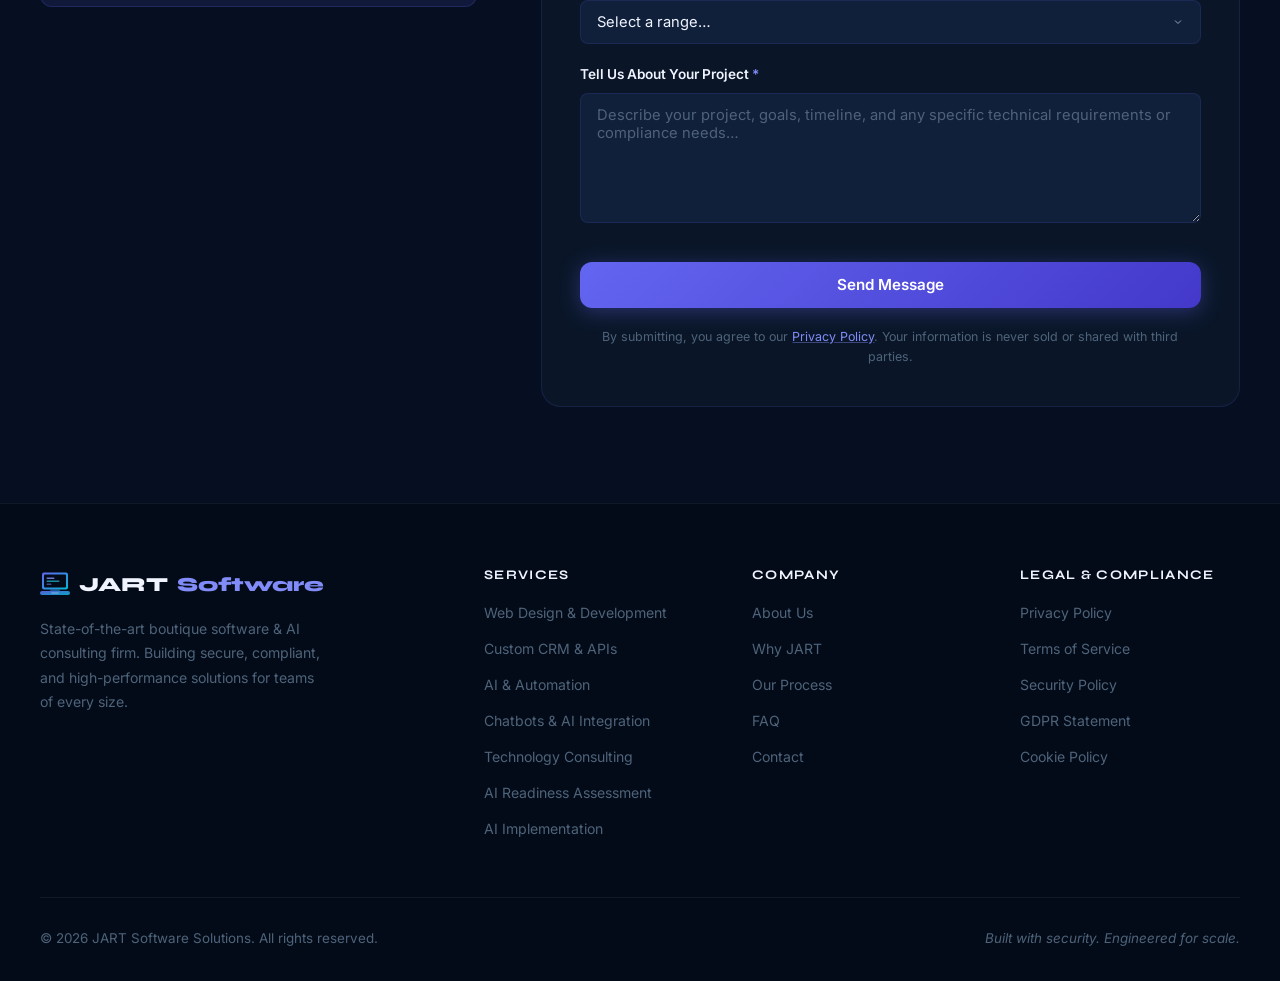
==== commit 3efae8b4: "Bug fixes: favicon, twitter:image meta, FAQ smooth animation, remove orphaned CSS, FAQ footer/sitema" ====
--- a/index.html
+++ b/index.html
@@ -16,6 +16,8 @@
   <meta name="twitter:title" content="JART Software Solutions | Software Development · AI Readiness &amp; Operations Automation" />
   <meta name="twitter:description" content="Custom software development, website &amp; app development, APIs, AI readiness &amp; operations automation for enterprise leaders. JART Software Solutions, Sacramento CA." />
   <link rel="canonical" href="https://jartsoftwaresolutions.com" />
+  <meta name="twitter:image" content="https://jartsoftwaresolutions.com/assets/og-image.png" />
+  <link rel="icon" href="favicon.svg" type="image/svg+xml" />
   <title>JART Software Solutions | Software Development · AI Readiness · Operations Automation</title>
   <link rel="preconnect" href="https://fonts.googleapis.com" />
   <link rel="preconnect" href="https://fonts.gstatic.com" crossorigin />
@@ -629,7 +631,7 @@
                 <svg width="14" height="14" viewBox="0 0 24 24" fill="none" stroke="currentColor" stroke-width="2.5"><line x1="12" y1="5" x2="12" y2="19"/><line x1="5" y1="12" x2="19" y2="12"/></svg>
               </span>
             </button>
-            <div class="faq__answer" id="faq-a1" hidden>
+            <div class="faq__answer" id="faq-a1">
               <p>An AI readiness assessment evaluates your organization's data infrastructure, existing workflows, and team capabilities to determine how prepared you are to adopt AI. It produces a scored <strong>AI readiness tracker</strong> report and a prioritized AI adoption roadmap.</p>
               <p>Most medium-to-large organizations benefit from one before committing budget to AI implementation — it prevents costly missteps and gives leadership a clear, defensible picture of ROI potential.</p>
             </div>
@@ -642,7 +644,7 @@
                 <svg width="14" height="14" viewBox="0 0 24 24" fill="none" stroke="currentColor" stroke-width="2.5"><line x1="12" y1="5" x2="12" y2="19"/><line x1="5" y1="12" x2="19" y2="12"/></svg>
               </span>
             </button>
-            <div class="faq__answer" id="faq-a2" hidden>
+            <div class="faq__answer" id="faq-a2">
               <p>Traditional workflow software follows fixed rules. <strong>AI operations automation software</strong> learns from data, adapts to exceptions, and continuously optimizes processes — reducing manual intervention across scheduling, reporting, approvals, and resource allocation at enterprise scale.</p>
               <p>The result is an <strong>Auto Ops AI</strong> layer that improves over time rather than requiring constant reprogramming as your business evolves.</p>
             </div>
@@ -655,7 +657,7 @@
                 <svg width="14" height="14" viewBox="0 0 24 24" fill="none" stroke="currentColor" stroke-width="2.5"><line x1="12" y1="5" x2="12" y2="19"/><line x1="5" y1="12" x2="19" y2="12"/></svg>
               </span>
             </button>
-            <div class="faq__answer" id="faq-a3" hidden>
+            <div class="faq__answer" id="faq-a3">
               <p><strong>AI project management consulting</strong> covers end-to-end governance of your AI initiatives — vendor selection, model deployment timelines, cross-functional stakeholder alignment, and KPI tracking. We act as an embedded <strong>AI manager</strong>, keeping initiatives on schedule and on budget.</p>
               <p>For large organizations, this includes coordinating between IT, operations, legal, and executive leadership so that AI programs don't stall in committee.</p>
             </div>
@@ -668,7 +670,7 @@
                 <svg width="14" height="14" viewBox="0 0 24 24" fill="none" stroke="currentColor" stroke-width="2.5"><line x1="12" y1="5" x2="12" y2="19"/><line x1="5" y1="12" x2="19" y2="12"/></svg>
               </span>
             </button>
-            <div class="faq__answer" id="faq-a4" hidden>
+            <div class="faq__answer" id="faq-a4">
               <p>For organizations in the evaluation and early implementation phases, an <strong>AI consulting firm</strong> provides broader expertise at a lower cost than a full-time hire. JART acts as your fractional <strong>AI manager</strong>, bridging strategy and execution until your internal team is ready to own it.</p>
               <p>As your program matures, we help you define the internal AI manager role, hire for it, and transfer knowledge — so the engagement ends with you stronger and fully self-sufficient.</p>
             </div>
@@ -681,7 +683,7 @@
                 <svg width="14" height="14" viewBox="0 0 24 24" fill="none" stroke="currentColor" stroke-width="2.5"><line x1="12" y1="5" x2="12" y2="19"/><line x1="5" y1="12" x2="19" y2="12"/></svg>
               </span>
             </button>
-            <div class="faq__answer" id="faq-a5" hidden>
+            <div class="faq__answer" id="faq-a5">
               <p>Any industry with high-volume repetitive operations, large data sets, or complex compliance requirements sees significant ROI — including healthcare, finance, logistics, manufacturing, retail, and professional services.</p>
               <p>Our <strong>operations automation</strong> and <strong>AI readiness</strong> frameworks are industry-agnostic by design, letting us tailor the program to your sector's specific regulatory environment, data types, and competitive pressures.</p>
             </div>
@@ -694,7 +696,7 @@
                 <svg width="14" height="14" viewBox="0 0 24 24" fill="none" stroke="currentColor" stroke-width="2.5"><line x1="12" y1="5" x2="12" y2="19"/><line x1="5" y1="12" x2="19" y2="12"/></svg>
               </span>
             </button>
-            <div class="faq__answer" id="faq-a6" hidden>
+            <div class="faq__answer" id="faq-a6">
               <p>A focused <strong>AI readiness assessment</strong> typically takes 2–4 weeks. A full <strong>operations automation</strong> or <strong>AI implementation</strong> engagement ranges from 3 to 9 months depending on scope, data readiness, and organizational complexity.</p>
               <p>We provide a detailed project timeline and phased delivery plan after your initial consultation — so leadership has full visibility before any commitment is made.</p>
             </div>
@@ -707,7 +709,7 @@
                 <svg width="14" height="14" viewBox="0 0 24 24" fill="none" stroke="currentColor" stroke-width="2.5"><line x1="12" y1="5" x2="12" y2="19"/><line x1="5" y1="12" x2="19" y2="12"/></svg>
               </span>
             </button>
-            <div class="faq__answer" id="faq-a7" hidden>
+            <div class="faq__answer" id="faq-a7">
               <p>JART combines boutique attention with enterprise-grade engineering. Unlike large consulting firms, senior architects work directly on your engagement — no juniors running your account. Unlike SaaS AI platforms, our work is fully custom: <strong>software development</strong>, <strong>API integrations</strong>, <strong>AI implementations</strong>, and <strong>automation workflows</strong> built precisely for your operations.</p>
               <p>The result is a solution that fits your organization rather than forcing your organization to fit a product.</p>
             </div>
@@ -927,6 +929,7 @@
             <li><a href="#about"    class="footer__link">About Us</a></li>
             <li><a href="#why-us"   class="footer__link">Why JART</a></li>
             <li><a href="#process"  class="footer__link">Our Process</a></li>
+            <li><a href="#faq"      class="footer__link">FAQ</a></li>
             <li><a href="#contact"  class="footer__link">Contact</a></li>
           </ul>
         </div>
--- a/css/styles.css
+++ b/css/styles.css
@@ -996,28 +996,6 @@
   color: var(--text-muted);
   margin-bottom: 1.5rem;
   max-width: 280px;
-}
-
-.footer__social {
-  display: flex;
-  gap: 0.7rem;
-}
-.footer__social-link {
-  width: 36px; height: 36px;
-  background: var(--bg-card);
-  border: 1px solid var(--border);
-  border-radius: 8px;
-  display: flex;
-  align-items: center;
-  justify-content: center;
-  color: var(--text-secondary);
-  transition: all var(--transition);
-}
-.footer__social-link:hover {
-  color: var(--text-primary);
-  background: var(--bg-elevated);
-  border-color: var(--border-hover);
-  transform: translateY(-2px);
 }
 
 .footer__col-title {
@@ -1155,7 +1133,8 @@
 .faq__question:hover { color:var(--indigo-light); }
 .faq__icon { flex-shrink:0; width:24px; height:24px; border-radius:50%; border:1.5px solid var(--border-hover); display:flex; align-items:center; justify-content:center; color:var(--indigo-light); transition:transform var(--transition),border-color var(--transition),background var(--transition); }
 .faq__item.is-open .faq__icon { transform:rotate(45deg); border-color:var(--indigo); background:var(--indigo-dim); }
-.faq__answer { padding:0 1.5rem 1.375rem; }
+.faq__answer { padding:0 1.5rem; max-height:0; overflow:hidden; transition:max-height 0.35s ease, padding-bottom 0.35s ease; }
+.faq__item.is-open .faq__answer { max-height:500px; padding-bottom:1.375rem; }
 .faq__answer p { color:var(--text-secondary); line-height:1.75; font-size:0.9375rem; }
 .faq__answer p+p { margin-top:0.875rem; }
 .faq__answer strong { color:var(--text-primary); font-weight:600; }
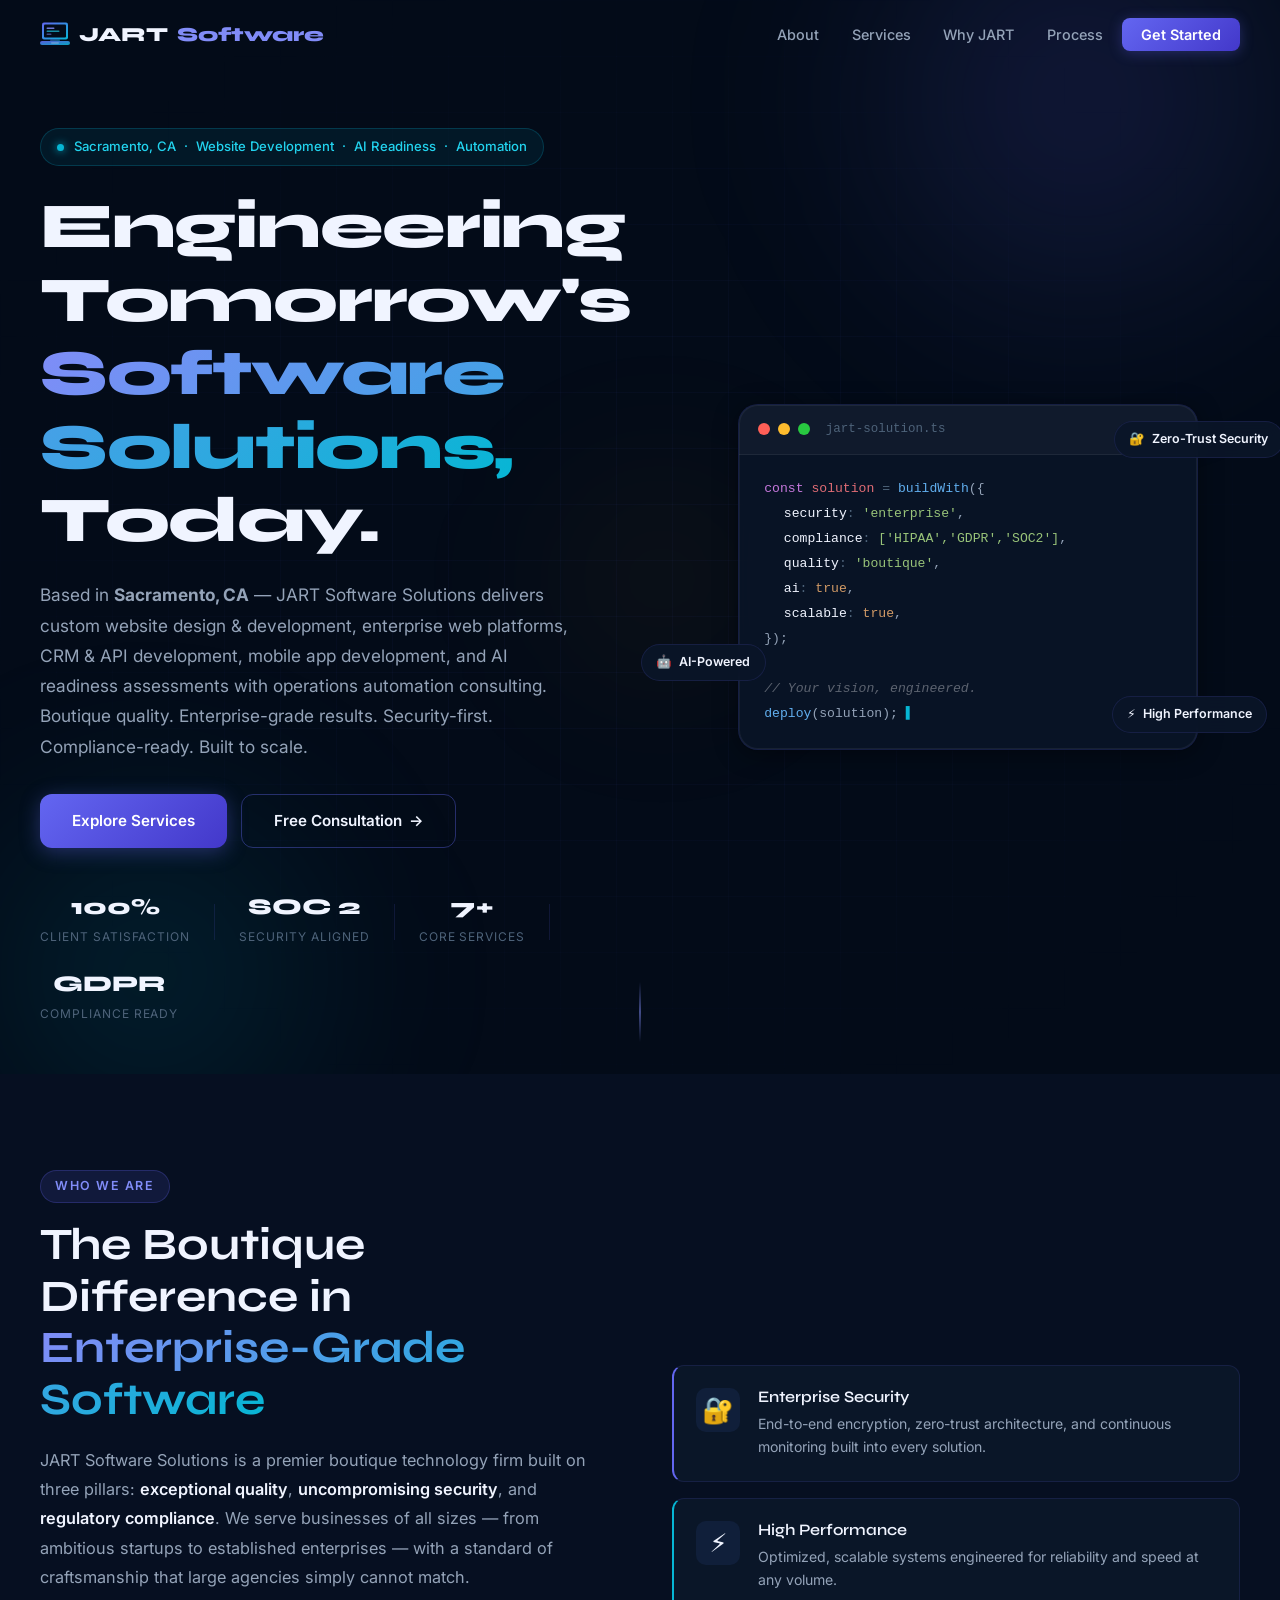
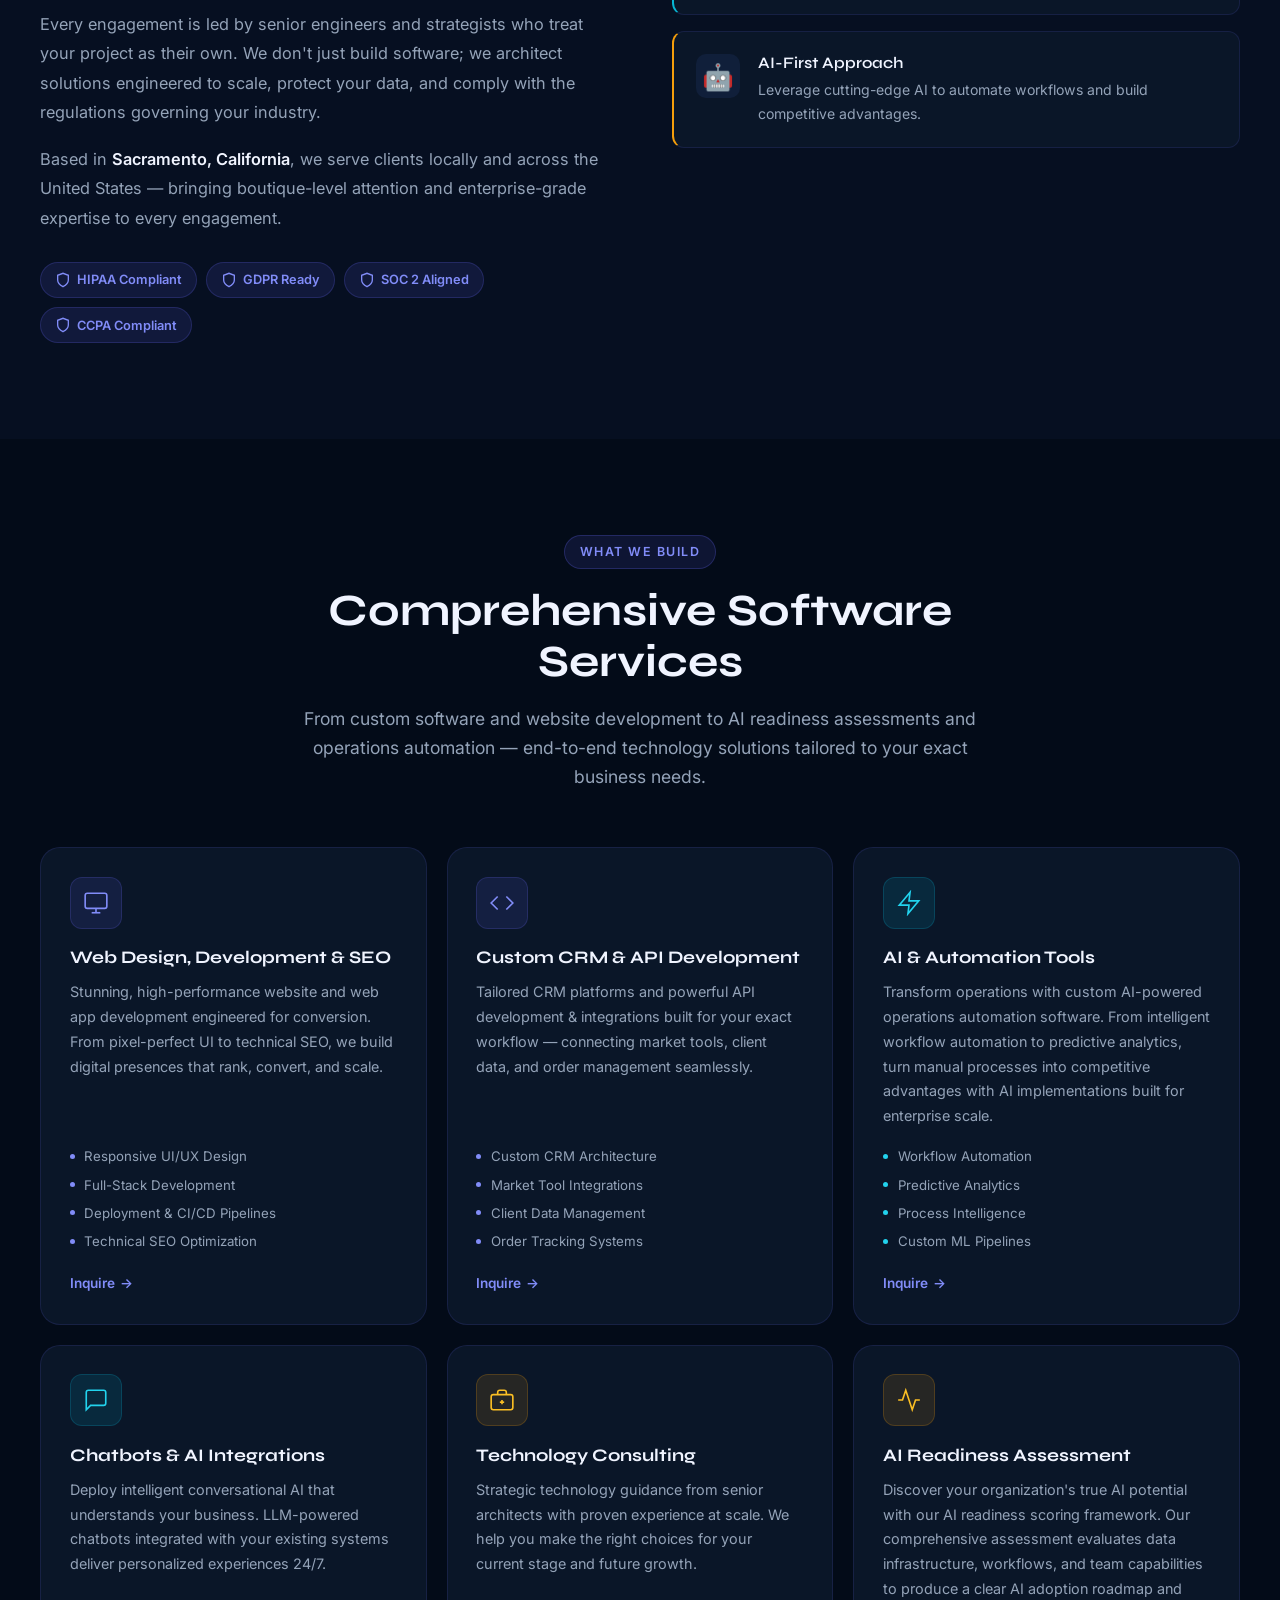
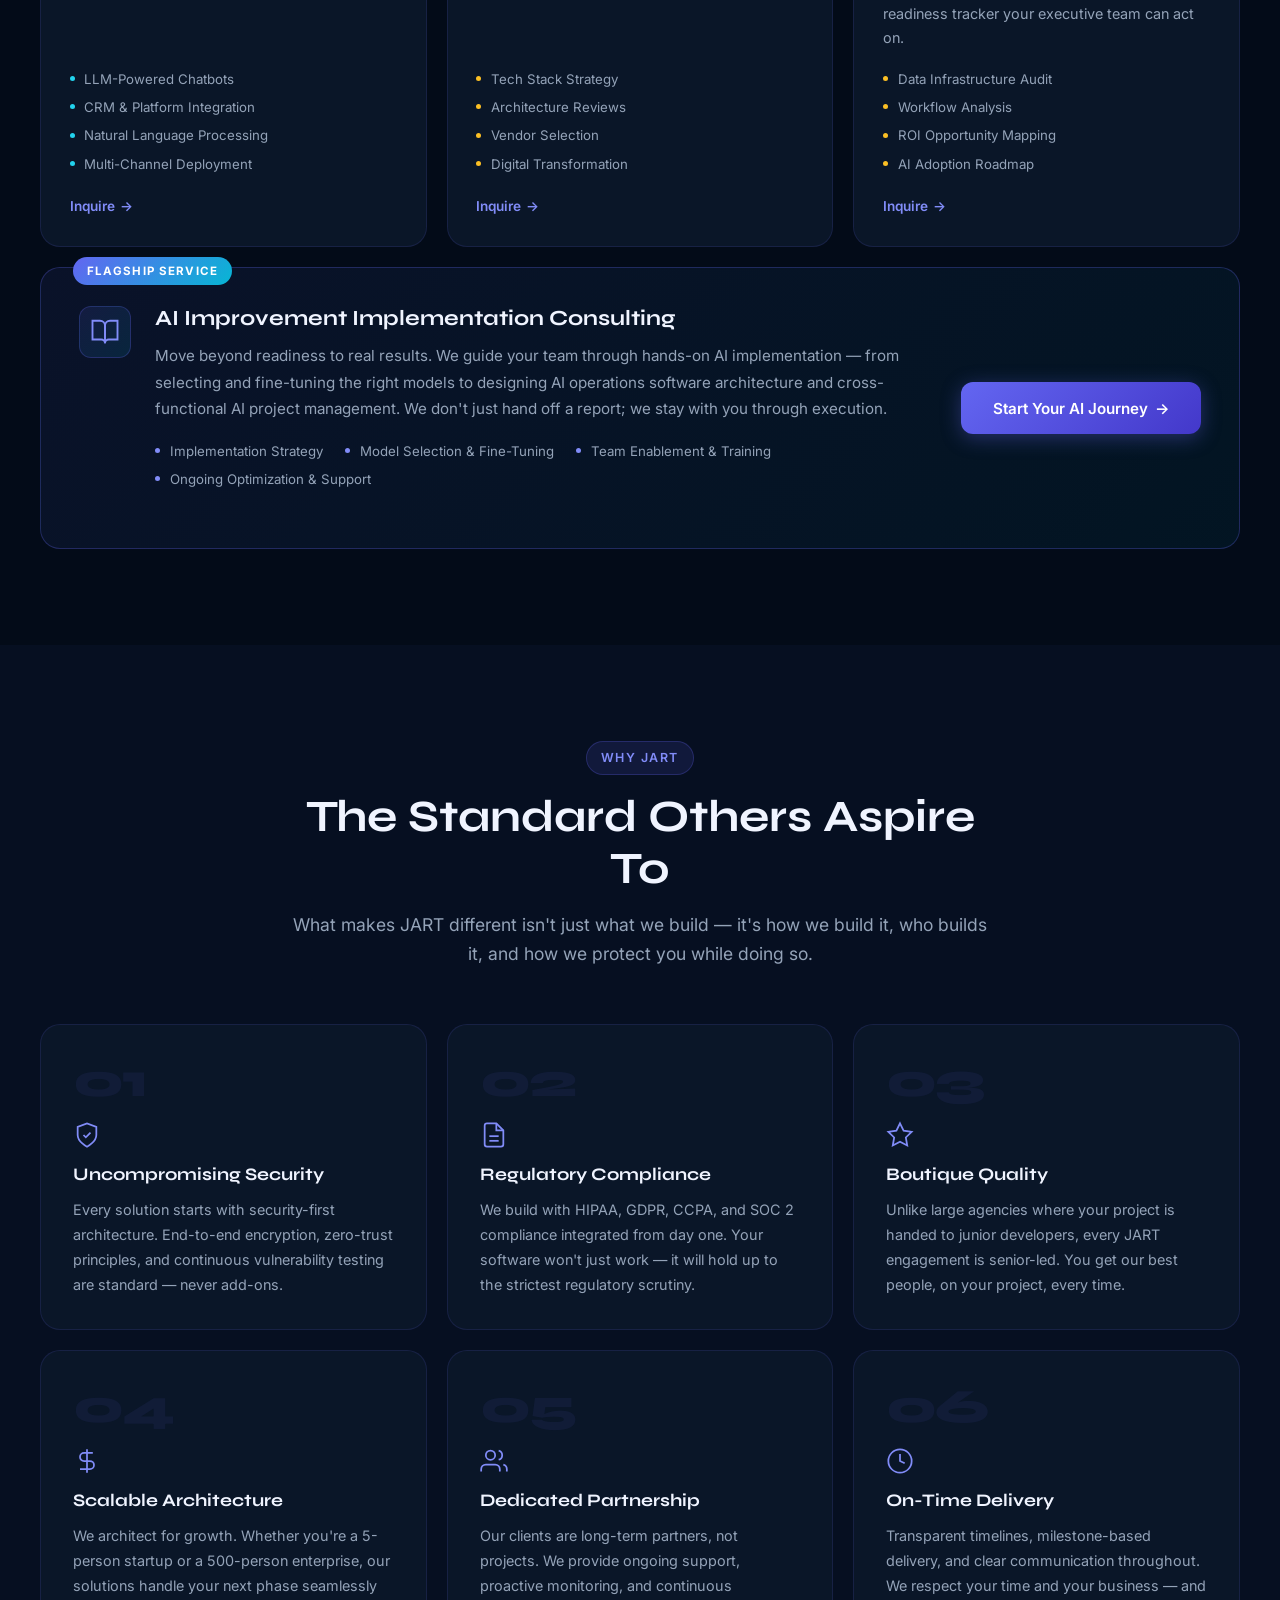
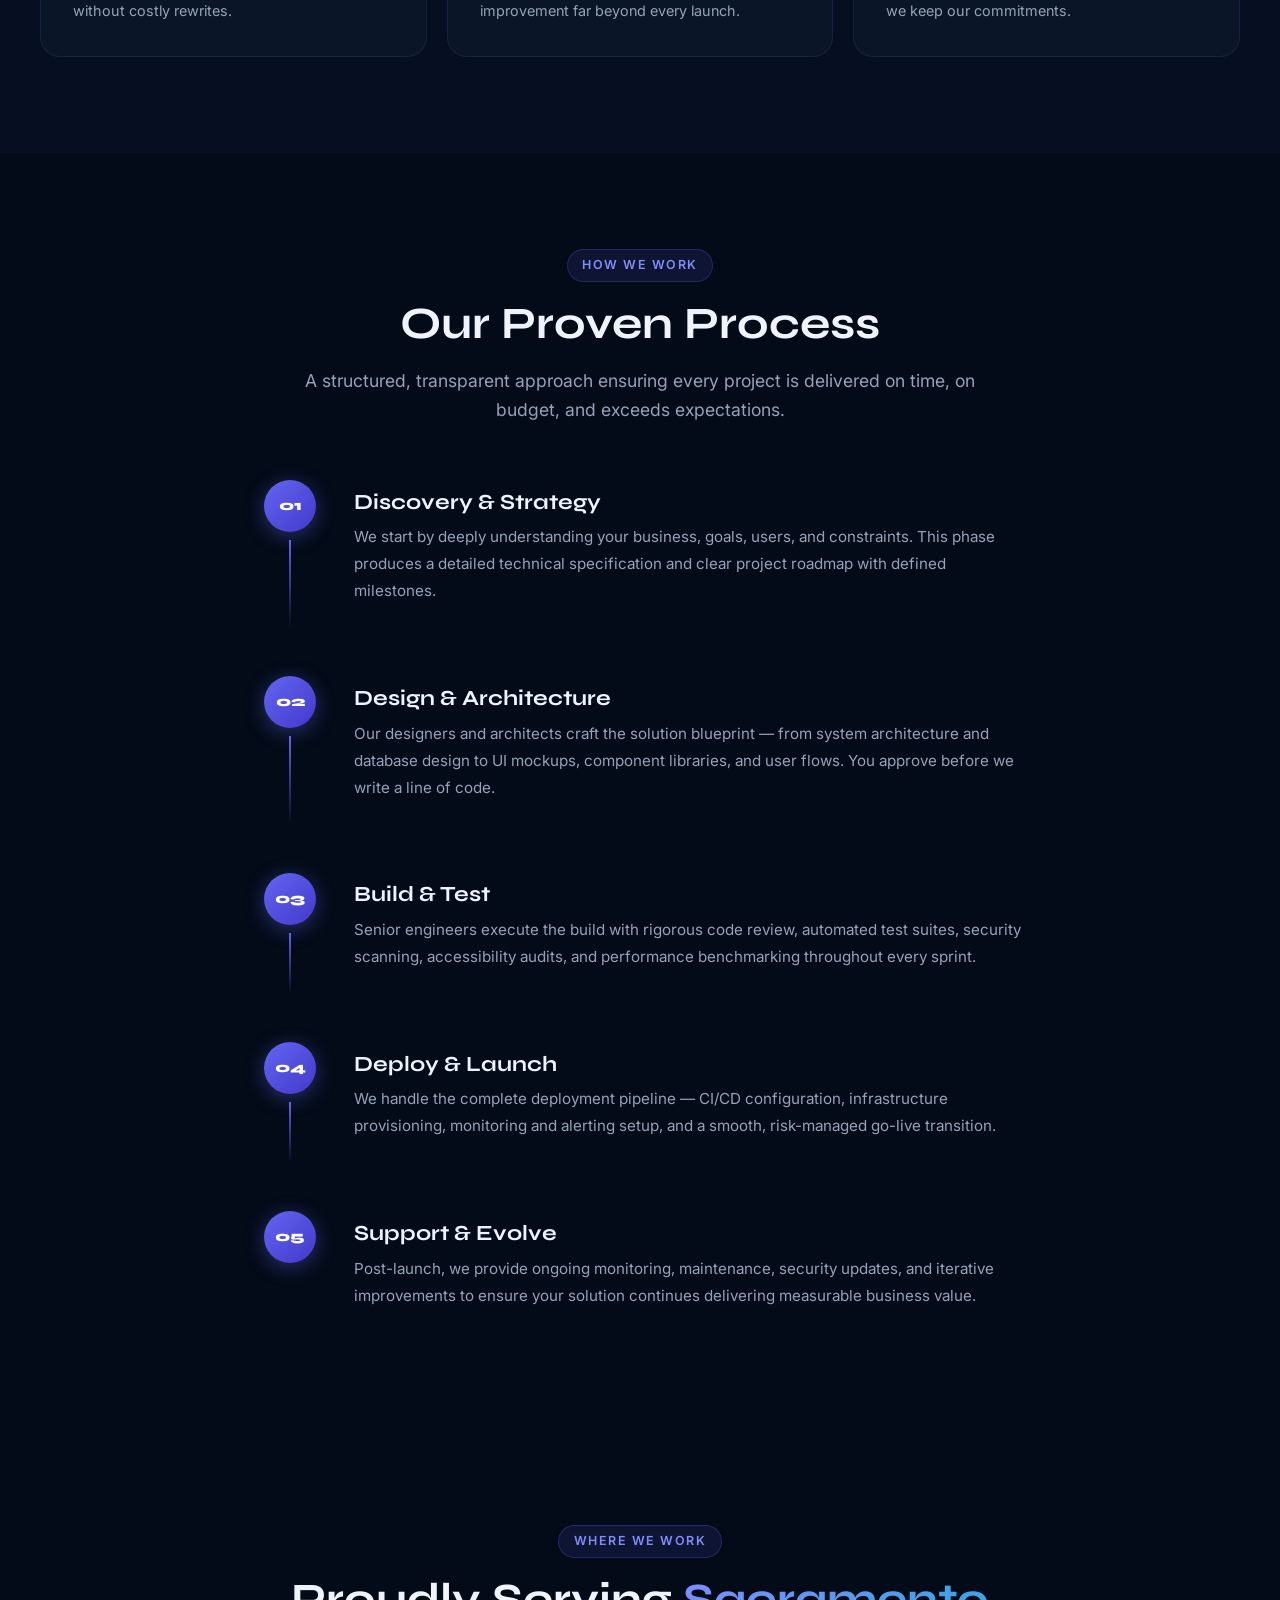
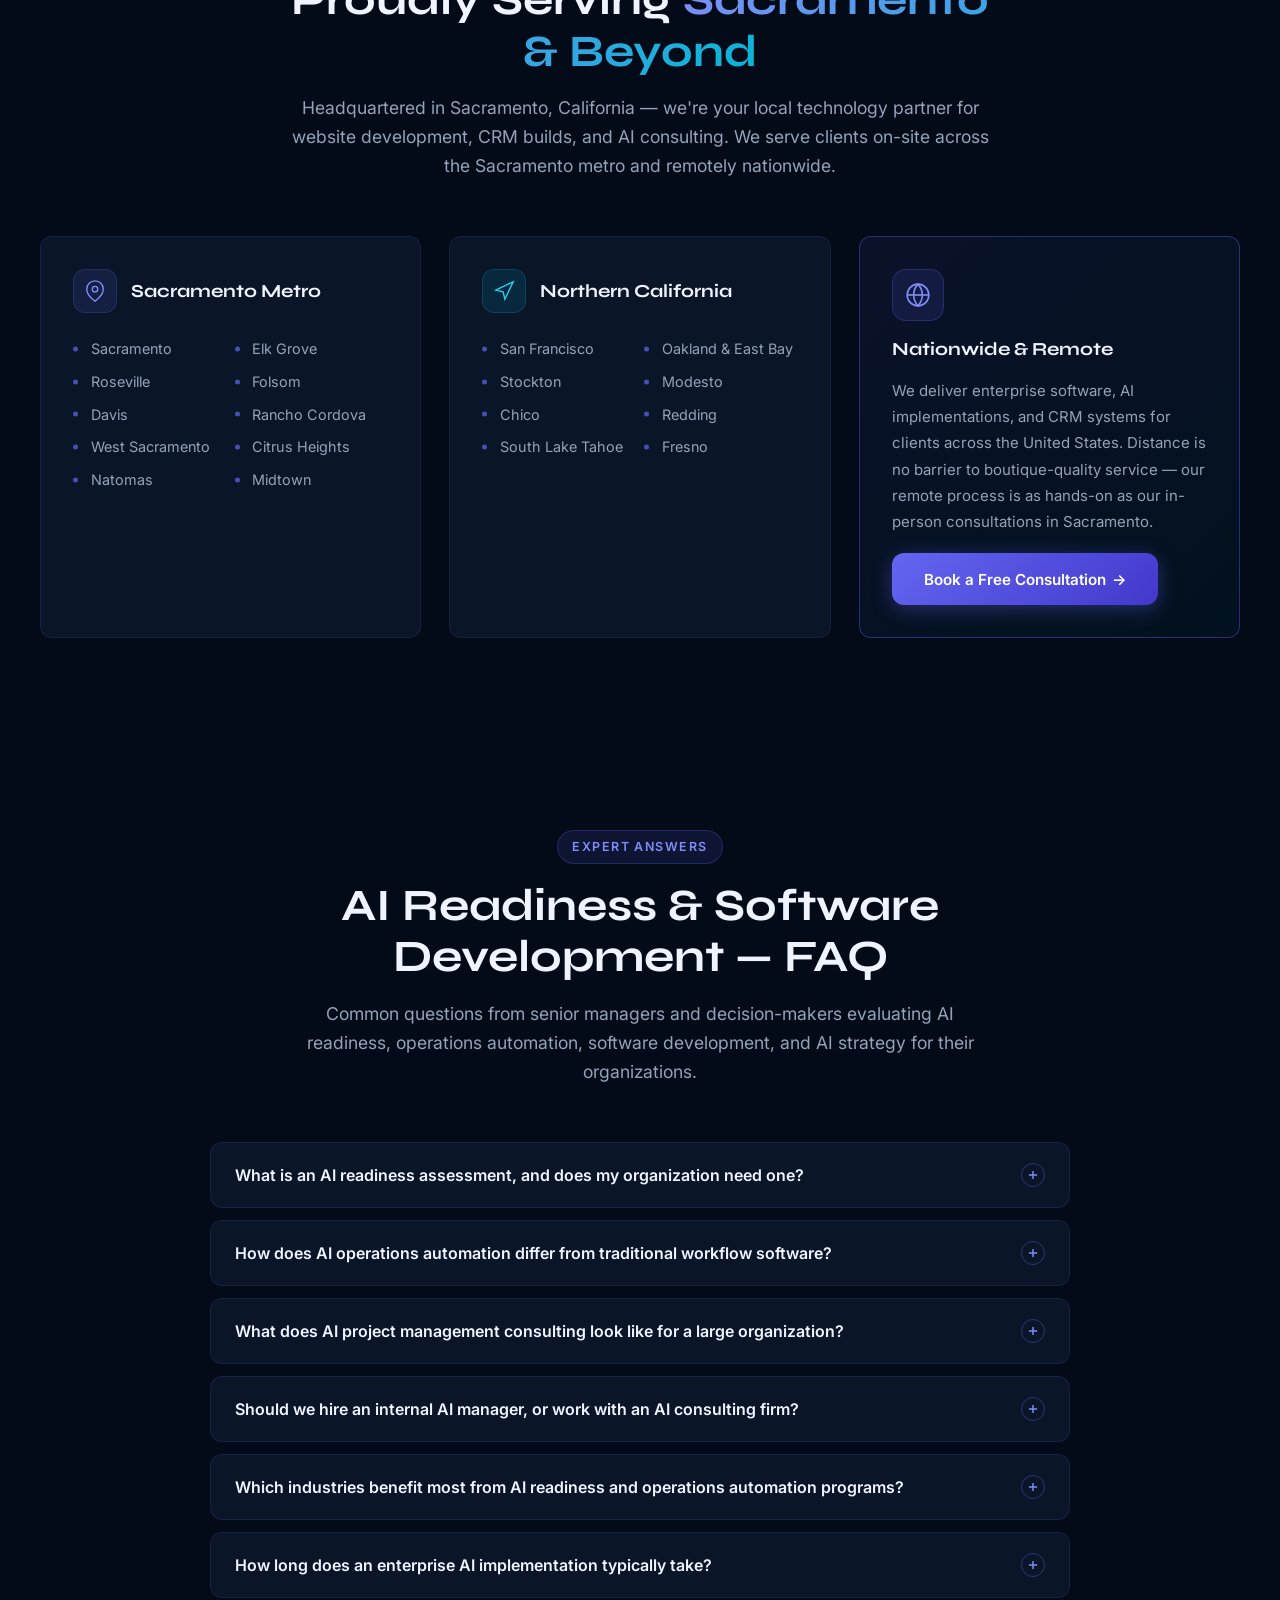
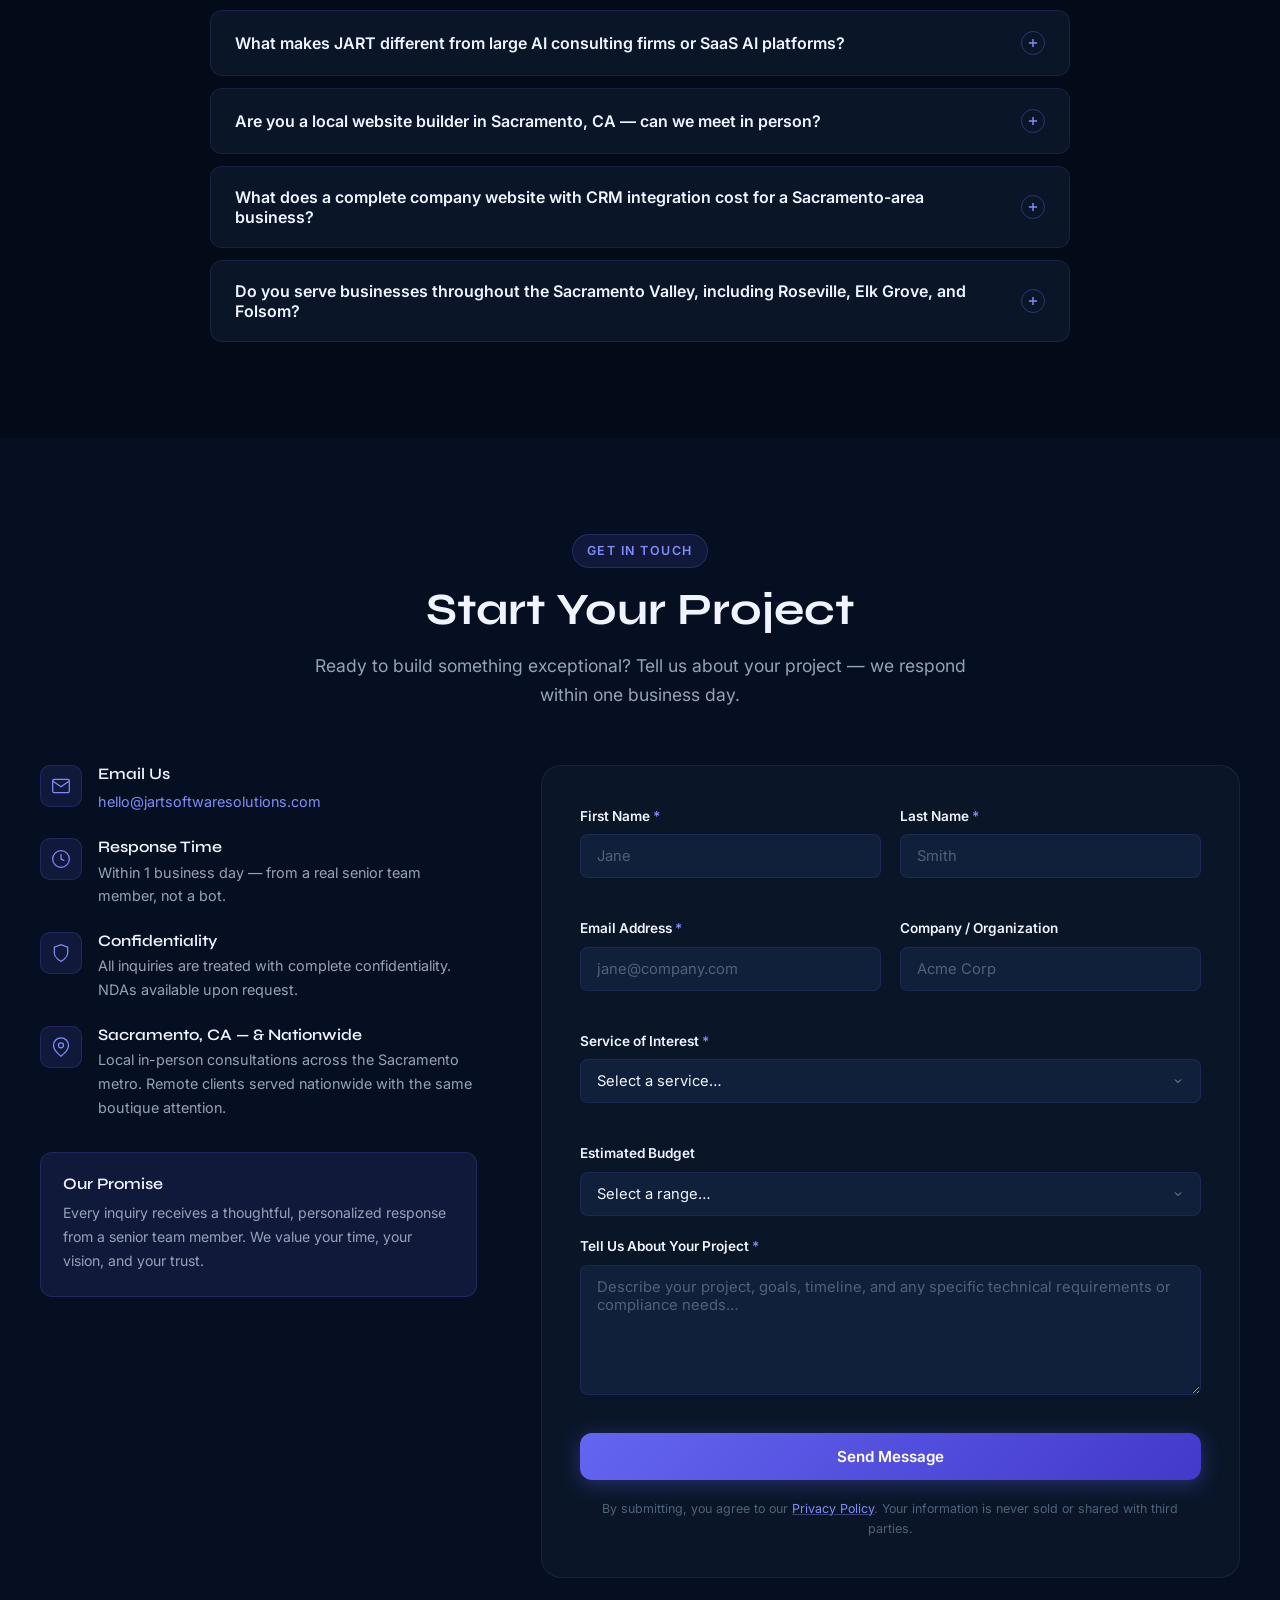
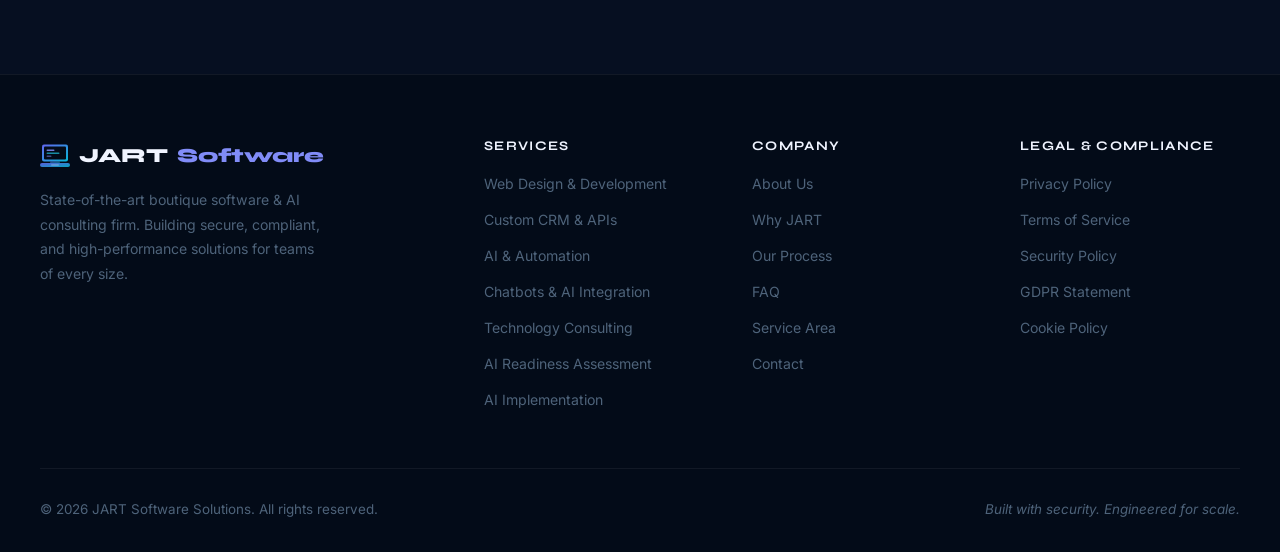
==== commit b0daeb16: "Local SEO: service area section, geo schema, Sacramento keywords, 3 local FAQ items" ====
--- a/index.html
+++ b/index.html
@@ -3,22 +3,26 @@
 <head>
   <meta charset="UTF-8" />
   <meta name="viewport" content="width=device-width, initial-scale=1.0" />
-  <meta name="description" content="Custom software development, website & app development, API integrations, AI readiness assessments, and operations automation for enterprise teams. JART — Sacramento, CA." />
-  <meta name="keywords" content="software development, website development, custom web development, app development, mobile app development, API development, API integration, AI automation, AI implementation, AI readiness assessment, AI readiness tracker, AI operations automation, AI operations software, AI project management, AI manager, enterprise AI consulting, operations automation, AI implementation consulting, AI strategy consulting, automated operations software, business process automation, AI consulting Sacramento CA, custom software solutions, technology consulting, CRM development, chatbot development, JART Software Solutions" />
+  <meta name="description" content="Sacramento's boutique software development firm — custom website design &amp; development, CRM &amp; API development, app development, AI readiness assessments, and operations automation. Serving Sacramento, Elk Grove, Roseville, Folsom &amp; clients nationwide. JART Software Solutions." />
+  <meta name="keywords" content="website builder Sacramento, website builder near me, Sacramento web developer, web design Sacramento CA, Sacramento website design, Sacramento software development, CRM development Sacramento, Sacramento app development, Sacramento AI consulting, software company Sacramento CA, website development company Sacramento, Sacramento digital solutions, web developer near me Sacramento, company website and CRM development Sacramento, custom software development, website development, custom web development, app development, mobile app development, API development, API integration, AI automation, AI implementation, AI readiness assessment, AI readiness tracker, AI operations automation, AI operations software, AI project management, AI manager, enterprise AI consulting, operations automation, AI implementation consulting, AI strategy consulting, automated operations software, business process automation, AI consulting Sacramento CA, custom software solutions, technology consulting, CRM development, chatbot development, JART Software Solutions" />
   <meta name="author" content="JART Software Solutions" />
   <meta name="robots" content="index, follow" />
+  <meta name="geo.region" content="US-CA" />
+  <meta name="geo.placename" content="Sacramento, California" />
+  <meta name="geo.position" content="38.5816;-121.4944" />
+  <meta name="ICBM" content="38.5816, -121.4944" />
   <meta property="og:title" content="JART Software Solutions | Software Development · AI Readiness &amp; Operations Automation" />
-  <meta property="og:description" content="Custom software &amp; app development, API integrations, AI readiness assessments, and operations automation — boutique quality for enterprise teams. Sacramento, CA." />
+  <meta property="og:description" content="Sacramento's boutique software development firm — custom websites, CRM &amp; API development, AI readiness assessments, and operations automation. Serving Sacramento, CA and clients nationwide." />
   <meta property="og:type" content="website" />
   <meta property="og:url" content="https://jartsoftwaresolutions.com" />
   <meta property="og:image" content="https://jartsoftwaresolutions.com/assets/og-image.png" />
   <meta name="twitter:card" content="summary_large_image" />
   <meta name="twitter:title" content="JART Software Solutions | Software Development · AI Readiness &amp; Operations Automation" />
-  <meta name="twitter:description" content="Custom software development, website &amp; app development, APIs, AI readiness &amp; operations automation for enterprise leaders. JART Software Solutions, Sacramento CA." />
+  <meta name="twitter:description" content="Sacramento-based boutique software development — custom websites, CRM &amp; API builds, AI readiness assessments &amp; operations automation for enterprise teams. JART Software Solutions, Sacramento CA." />
   <link rel="canonical" href="https://jartsoftwaresolutions.com" />
   <meta name="twitter:image" content="https://jartsoftwaresolutions.com/assets/og-image.png" />
   <link rel="icon" href="favicon.svg" type="image/svg+xml" />
-  <title>JART Software Solutions | Software Development · AI Readiness · Operations Automation</title>
+  <title>JART Software Solutions | Sacramento Website Builder &amp; Custom Software Development</title>
   <link rel="preconnect" href="https://fonts.googleapis.com" />
   <link rel="preconnect" href="https://fonts.gstatic.com" crossorigin />
   <link href="https://fonts.googleapis.com/css2?family=Inter:wght@300;400;500;600;700&family=Syne:wght@600;700;800&display=swap" rel="stylesheet" />
@@ -28,11 +32,11 @@
   [
     {
       "@context": "https://schema.org",
-      "@type": "ProfessionalService",
+      "@type": ["ProfessionalService", "LocalBusiness"],
       "@id": "https://jartsoftwaresolutions.com/#organization",
       "name": "JART Software Solutions",
       "url": "https://jartsoftwaresolutions.com",
-      "description": "Boutique software development, website development, app development, API development, AI readiness assessments, operations automation, and AI implementation consulting for enterprise organizations.",
+      "description": "Sacramento's boutique software development firm — custom website design & development, CRM & API development, mobile app development, AI readiness assessments, and operations automation for enterprise teams. Serving Sacramento, CA and clients nationwide.",
       "serviceType": ["Software Development","Website Development","App Development","API Development","AI Readiness Assessment","Operations Automation","AI Implementation Consulting","AI Strategy Consulting","CRM Development","Technology Consulting","Chatbot Development"],
       "knowsAbout": ["Software Development","Website Development","Mobile App Development","API Integration","AI Readiness","AI Operations Automation","AI Project Management","Business Process Automation","AI Implementation","Machine Learning","Technology Consulting"],
       "address": {
@@ -41,7 +45,33 @@
         "addressRegion": "CA",
         "addressCountry": "US"
       },
-      "areaServed": "Worldwide"
+      "geo": {
+        "@type": "GeoCoordinates",
+        "latitude": 38.5816,
+        "longitude": -121.4944
+      },
+      "areaServed": [
+        {"@type": "City", "name": "Sacramento", "sameAs": "https://www.wikidata.org/wiki/Q51368"},
+        {"@type": "City", "name": "Elk Grove"},
+        {"@type": "City", "name": "Roseville"},
+        {"@type": "City", "name": "Folsom"},
+        {"@type": "City", "name": "Davis"},
+        {"@type": "City", "name": "Rancho Cordova"},
+        {"@type": "City", "name": "West Sacramento"},
+        {"@type": "City", "name": "Citrus Heights"},
+        {"@type": "AdministrativeArea", "name": "Sacramento Valley"},
+        {"@type": "AdministrativeArea", "name": "Northern California"},
+        "United States"
+      ],
+      "openingHoursSpecification": [
+        {
+          "@type": "OpeningHoursSpecification",
+          "dayOfWeek": ["Monday","Tuesday","Wednesday","Thursday","Friday"],
+          "opens": "09:00",
+          "closes": "18:00"
+        }
+      ],
+      "priceRange": "$$"
     },
     {
       "@context": "https://schema.org",
@@ -102,6 +132,30 @@
             "@type": "Answer",
             "text": "JART combines boutique attention with enterprise-grade engineering. Unlike large consulting firms, senior architects work directly on your engagement. Unlike SaaS platforms, our solutions are fully custom — software development, API integrations, AI implementations, and automation workflows built precisely for your operations."
           }
+        },
+        {
+          "@type": "Question",
+          "name": "Are you a local website builder in Sacramento, CA — can we meet in person?",
+          "acceptedAnswer": {
+            "@type": "Answer",
+            "text": "Yes — JART Software Solutions is headquartered in Sacramento, California. We offer in-person discovery and strategy meetings across the Sacramento metro area, including Elk Grove, Roseville, Folsom, Davis, and Rancho Cordova. Remote clients receive the same boutique-level attention through structured video consultations and shared project workspaces."
+          }
+        },
+        {
+          "@type": "Question",
+          "name": "What does a complete company website with CRM integration cost for a Sacramento-area business?",
+          "acceptedAnswer": {
+            "@type": "Answer",
+            "text": "Investment depends on scope and complexity. A professional company website typically starts around $5,000–$15,000. A full company site plus custom CRM and API development ranges from $15,000 to $75,000+, depending on integrations, data models, and user roles. We provide detailed, itemized proposals after a free discovery consultation — so you know exactly what you're investing in before any commitment."
+          }
+        },
+        {
+          "@type": "Question",
+          "name": "Do you serve businesses throughout the Sacramento Valley, including Roseville, Elk Grove, and Folsom?",
+          "acceptedAnswer": {
+            "@type": "Answer",
+            "text": "Absolutely. We serve clients throughout the Sacramento metropolitan area — Sacramento, Elk Grove, Roseville, Folsom, Davis, Rancho Cordova, Citrus Heights, and West Sacramento. We also work with clients across Northern California and nationwide for software development, AI consulting, and CRM projects."
+          }
         }
       ]
     }
@@ -174,7 +228,7 @@
         <div class="hero__content">
           <div class="hero__badge">
             <span class="hero__badge-dot"></span>
-            Software Development · AI Readiness · Operations Automation
+            Sacramento, CA &nbsp;&middot;&nbsp; Website Development &nbsp;&middot;&nbsp; AI Readiness &nbsp;&middot;&nbsp; Automation
           </div>
 
           <h1 class="hero__title">
@@ -184,10 +238,7 @@
           </h1>
 
           <p class="hero__subtitle">
-            JART Software Solutions delivers custom software development, enterprise web platforms,
-            mobile app development, API integrations, and AI readiness assessments with operations
-            automation consulting — with the personal attention only a boutique firm can provide.
-            Security-first. Compliance-ready. Built to scale.
+            Based in <strong>Sacramento, CA</strong> — JART Software Solutions delivers custom website design &amp; development, enterprise web platforms, CRM &amp; API development, mobile app development, and AI readiness assessments with operations automation consulting. Boutique quality. Enterprise-grade results. Security-first. Compliance-ready. Built to scale.
           </p>
 
           <div class="hero__ctas">
@@ -614,6 +665,73 @@
     <!-- ═══════════════════════════════════════════
          FAQ
     ═══════════════════════════════════════════ -->
+    <!-- ═══════════════════════════════════════════
+         SERVICE AREA
+    ═══════════════════════════════════════════ -->
+    <section class="service-area section" id="service-area">
+      <div class="container">
+        <div class="section__header reveal">
+          <span class="section__tag">Where We Work</span>
+          <h2 class="section__title">Proudly Serving <span class="gradient-text">Sacramento &amp; Beyond</span></h2>
+          <p class="section__subtitle">Headquartered in Sacramento, California — we're your local technology partner for website development, CRM builds, and AI consulting. We serve clients on-site across the Sacramento metro and remotely nationwide.</p>
+        </div>
+
+        <div class="service-area__grid">
+
+          <div class="service-area__region reveal">
+            <div class="service-area__region-header">
+              <div class="service-area__region-icon" aria-hidden="true">
+                <svg width="22" height="22" viewBox="0 0 24 24" fill="none" stroke="currentColor" stroke-width="1.5"><path d="M21 10c0 7-9 13-9 13s-9-6-9-13a9 9 0 0 1 18 0z"/><circle cx="12" cy="10" r="3"/></svg>
+              </div>
+              <h3>Sacramento Metro</h3>
+            </div>
+            <ul class="service-area__list" aria-label="Sacramento metro service area">
+              <li>Sacramento</li>
+              <li>Elk Grove</li>
+              <li>Roseville</li>
+              <li>Folsom</li>
+              <li>Davis</li>
+              <li>Rancho Cordova</li>
+              <li>West Sacramento</li>
+              <li>Citrus Heights</li>
+              <li>Natomas</li>
+              <li>Midtown</li>
+            </ul>
+          </div>
+
+          <div class="service-area__region reveal">
+            <div class="service-area__region-header">
+              <div class="service-area__region-icon service-area__region-icon--cyan" aria-hidden="true">
+                <svg width="22" height="22" viewBox="0 0 24 24" fill="none" stroke="currentColor" stroke-width="1.5"><polygon points="3 11 22 2 13 21 11 13 3 11"/></svg>
+              </div>
+              <h3>Northern California</h3>
+            </div>
+            <ul class="service-area__list" aria-label="Northern California service area">
+              <li>San Francisco</li>
+              <li>Oakland &amp; East Bay</li>
+              <li>Stockton</li>
+              <li>Modesto</li>
+              <li>Chico</li>
+              <li>Redding</li>
+              <li>South Lake Tahoe</li>
+              <li>Fresno</li>
+            </ul>
+          </div>
+
+          <div class="service-area__cta reveal">
+            <div class="service-area__cta-icon" aria-hidden="true">
+              <svg width="26" height="26" viewBox="0 0 24 24" fill="none" stroke="currentColor" stroke-width="1.5"><circle cx="12" cy="12" r="10"/><line x1="2" y1="12" x2="22" y2="12"/><path d="M12 2a15.3 15.3 0 0 1 4 10 15.3 15.3 0 0 1-4 10 15.3 15.3 0 0 1-4-10 15.3 15.3 0 0 1 4-10z"/></svg>
+            </div>
+            <h3>Nationwide &amp; Remote</h3>
+            <p>We deliver enterprise software, AI implementations, and CRM systems for clients across the United States. Distance is no barrier to boutique-quality service — our remote process is as hands-on as our in-person consultations in Sacramento.</p>
+            <a href="#contact" class="btn btn--primary">Book a Free Consultation <span aria-hidden="true">→</span></a>
+          </div>
+
+        </div>
+      </div>
+    </section>
+
+
     <section class="faq section" id="faq">
       <div class="container">
         <div class="section__header reveal">
@@ -715,6 +833,45 @@
             </div>
           </div>
 
+          <div class="faq__item reveal">
+            <button class="faq__question" aria-expanded="false" aria-controls="faq-a8">
+              Are you a local website builder in Sacramento, CA — can we meet in person?
+              <span class="faq__icon" aria-hidden="true">
+                <svg width="14" height="14" viewBox="0 0 24 24" fill="none" stroke="currentColor" stroke-width="2.5"><line x1="12" y1="5" x2="12" y2="19"/><line x1="5" y1="12" x2="19" y2="12"/></svg>
+              </span>
+            </button>
+            <div class="faq__answer" id="faq-a8">
+              <p>Yes — JART Software Solutions is headquartered in <strong>Sacramento, California</strong>. We offer in-person discovery and strategy meetings across the Sacramento metro area, including Elk Grove, Roseville, Folsom, Davis, and Rancho Cordova.</p>
+              <p>Remote clients receive the same boutique-level attention through structured video consultations and shared project workspaces — distance is never a compromise in quality.</p>
+            </div>
+          </div>
+
+          <div class="faq__item reveal">
+            <button class="faq__question" aria-expanded="false" aria-controls="faq-a9">
+              What does a complete company website with CRM integration cost for a Sacramento-area business?
+              <span class="faq__icon" aria-hidden="true">
+                <svg width="14" height="14" viewBox="0 0 24 24" fill="none" stroke="currentColor" stroke-width="2.5"><line x1="12" y1="5" x2="12" y2="19"/><line x1="5" y1="12" x2="19" y2="12"/></svg>
+              </span>
+            </button>
+            <div class="faq__answer" id="faq-a9">
+              <p>Investment depends on scope and complexity. A professional company website typically starts around <strong>$5,000–$15,000</strong>. A full company site plus custom <strong>CRM and API development</strong> ranges from $15,000 to $75,000+, depending on integrations, data models, and user roles required.</p>
+              <p>We provide detailed, itemized proposals after a free discovery consultation — so you know exactly what you're investing in before any commitment is made.</p>
+            </div>
+          </div>
+
+          <div class="faq__item reveal">
+            <button class="faq__question" aria-expanded="false" aria-controls="faq-a10">
+              Do you serve businesses throughout the Sacramento Valley, including Roseville, Elk Grove, and Folsom?
+              <span class="faq__icon" aria-hidden="true">
+                <svg width="14" height="14" viewBox="0 0 24 24" fill="none" stroke="currentColor" stroke-width="2.5"><line x1="12" y1="5" x2="12" y2="19"/><line x1="5" y1="12" x2="19" y2="12"/></svg>
+              </span>
+            </button>
+            <div class="faq__answer" id="faq-a10">
+              <p>Absolutely. We serve clients throughout the <strong>Sacramento metropolitan area</strong> — Sacramento, Elk Grove, Roseville, Folsom, Davis, Rancho Cordova, Citrus Heights, and West Sacramento.</p>
+              <p>We also work with clients across Northern California and nationwide for software development, AI consulting, and CRM projects, combining on-site availability with seamless remote delivery.</p>
+            </div>
+          </div>
+
         </div>
       </div>
     </section>
@@ -761,6 +918,16 @@
               <div>
                 <h4>Confidentiality</h4>
                 <p>All inquiries are treated with complete confidentiality. NDAs available upon request.</p>
+              </div>
+            </div>
+
+            <div class="contact__info-item">
+              <div class="contact__info-icon" aria-hidden="true">
+                <svg width="20" height="20" viewBox="0 0 24 24" fill="none" stroke="currentColor" stroke-width="1.5"><path d="M21 10c0 7-9 13-9 13s-9-6-9-13a9 9 0 0 1 18 0z"/><circle cx="12" cy="10" r="3"/></svg>
+              </div>
+              <div>
+                <h4>Sacramento, CA &mdash; &amp; Nationwide</h4>
+                <p>Local in-person consultations across the Sacramento metro. Remote clients served nationwide with the same boutique attention.</p>
               </div>
             </div>
 
@@ -926,11 +1093,12 @@
         <div class="footer__col">
           <h4 class="footer__col-title">Company</h4>
           <ul class="footer__links" role="list">
-            <li><a href="#about"    class="footer__link">About Us</a></li>
-            <li><a href="#why-us"   class="footer__link">Why JART</a></li>
-            <li><a href="#process"  class="footer__link">Our Process</a></li>
-            <li><a href="#faq"      class="footer__link">FAQ</a></li>
-            <li><a href="#contact"  class="footer__link">Contact</a></li>
+            <li><a href="#about"        class="footer__link">About Us</a></li>
+            <li><a href="#why-us"       class="footer__link">Why JART</a></li>
+            <li><a href="#process"      class="footer__link">Our Process</a></li>
+            <li><a href="#faq"          class="footer__link">FAQ</a></li>
+            <li><a href="#service-area" class="footer__link">Service Area</a></li>
+            <li><a href="#contact"      class="footer__link">Contact</a></li>
           </ul>
         </div>
 
--- a/css/styles.css
+++ b/css/styles.css
@@ -1124,6 +1124,92 @@
 
 
 /* ════════════════════════════════════════════════════════════
+   SERVICE AREA
+════════════════════════════════════════════════════════════ */
+.service-area__grid {
+  display: grid;
+  grid-template-columns: 1fr 1fr;
+  gap: 1.75rem;
+}
+@media (min-width: 1024px) {
+  .service-area__grid { grid-template-columns: 1fr 1fr 1fr; }
+}
+.service-area__region,
+.service-area__cta {
+  background: var(--bg-card);
+  border: 1px solid var(--border);
+  border-radius: var(--radius);
+  padding: 2rem;
+  transition: border-color var(--transition);
+}
+.service-area__region:hover { border-color: var(--border-hover); }
+.service-area__region-header {
+  display: flex;
+  align-items: center;
+  gap: 0.875rem;
+  margin-bottom: 1.5rem;
+}
+.service-area__region-header h3 { font-size: 1.15rem; margin: 0; }
+.service-area__region-icon {
+  width: 44px; height: 44px;
+  border-radius: 12px;
+  background: var(--indigo-dim);
+  border: 1px solid rgba(99,102,241,0.2);
+  display: flex; align-items: center; justify-content: center;
+  color: var(--indigo-light);
+  flex-shrink: 0;
+}
+.service-area__region-icon--cyan {
+  background: var(--cyan-dim);
+  border-color: rgba(6,182,212,0.2);
+  color: var(--cyan-light);
+}
+.service-area__list {
+  list-style: none;
+  padding: 0; margin: 0;
+  display: grid;
+  grid-template-columns: 1fr 1fr;
+  gap: 0.55rem 0.5rem;
+}
+.service-area__list li {
+  color: var(--text-secondary);
+  font-size: 0.9rem;
+  padding-left: 1.1rem;
+  position: relative;
+}
+.service-area__list li::before {
+  content: '';
+  position: absolute;
+  left: 0; top: 50%;
+  transform: translateY(-50%);
+  width: 5px; height: 5px;
+  border-radius: 50%;
+  background: var(--indigo);
+  opacity: 0.7;
+}
+.service-area__cta {
+  background: linear-gradient(135deg, rgba(99,102,241,0.08) 0%, rgba(6,182,212,0.04) 100%);
+  border-color: var(--border-hover);
+  display: flex;
+  flex-direction: column;
+  gap: 1.1rem;
+  align-items: flex-start;
+}
+.service-area__cta-icon {
+  width: 52px; height: 52px;
+  border-radius: 14px;
+  background: var(--indigo-dim);
+  border: 1px solid rgba(99,102,241,0.25);
+  display: flex; align-items: center; justify-content: center;
+  color: var(--indigo-light);
+}
+.service-area__cta h3 { font-size: 1.15rem; margin: 0; }
+.service-area__cta p { color: var(--text-secondary); line-height: 1.75; font-size: 0.9375rem; margin: 0; }
+@media (max-width: 640px) {
+  .service-area__grid { grid-template-columns: 1fr; }
+}
+
+/* ════════════════════════════════════════════════════════════
    FAQ
 ════════════════════════════════════════════════════════════ */
 .faq__list { display:flex; flex-direction:column; gap:0.75rem; max-width:860px; margin:0 auto; }
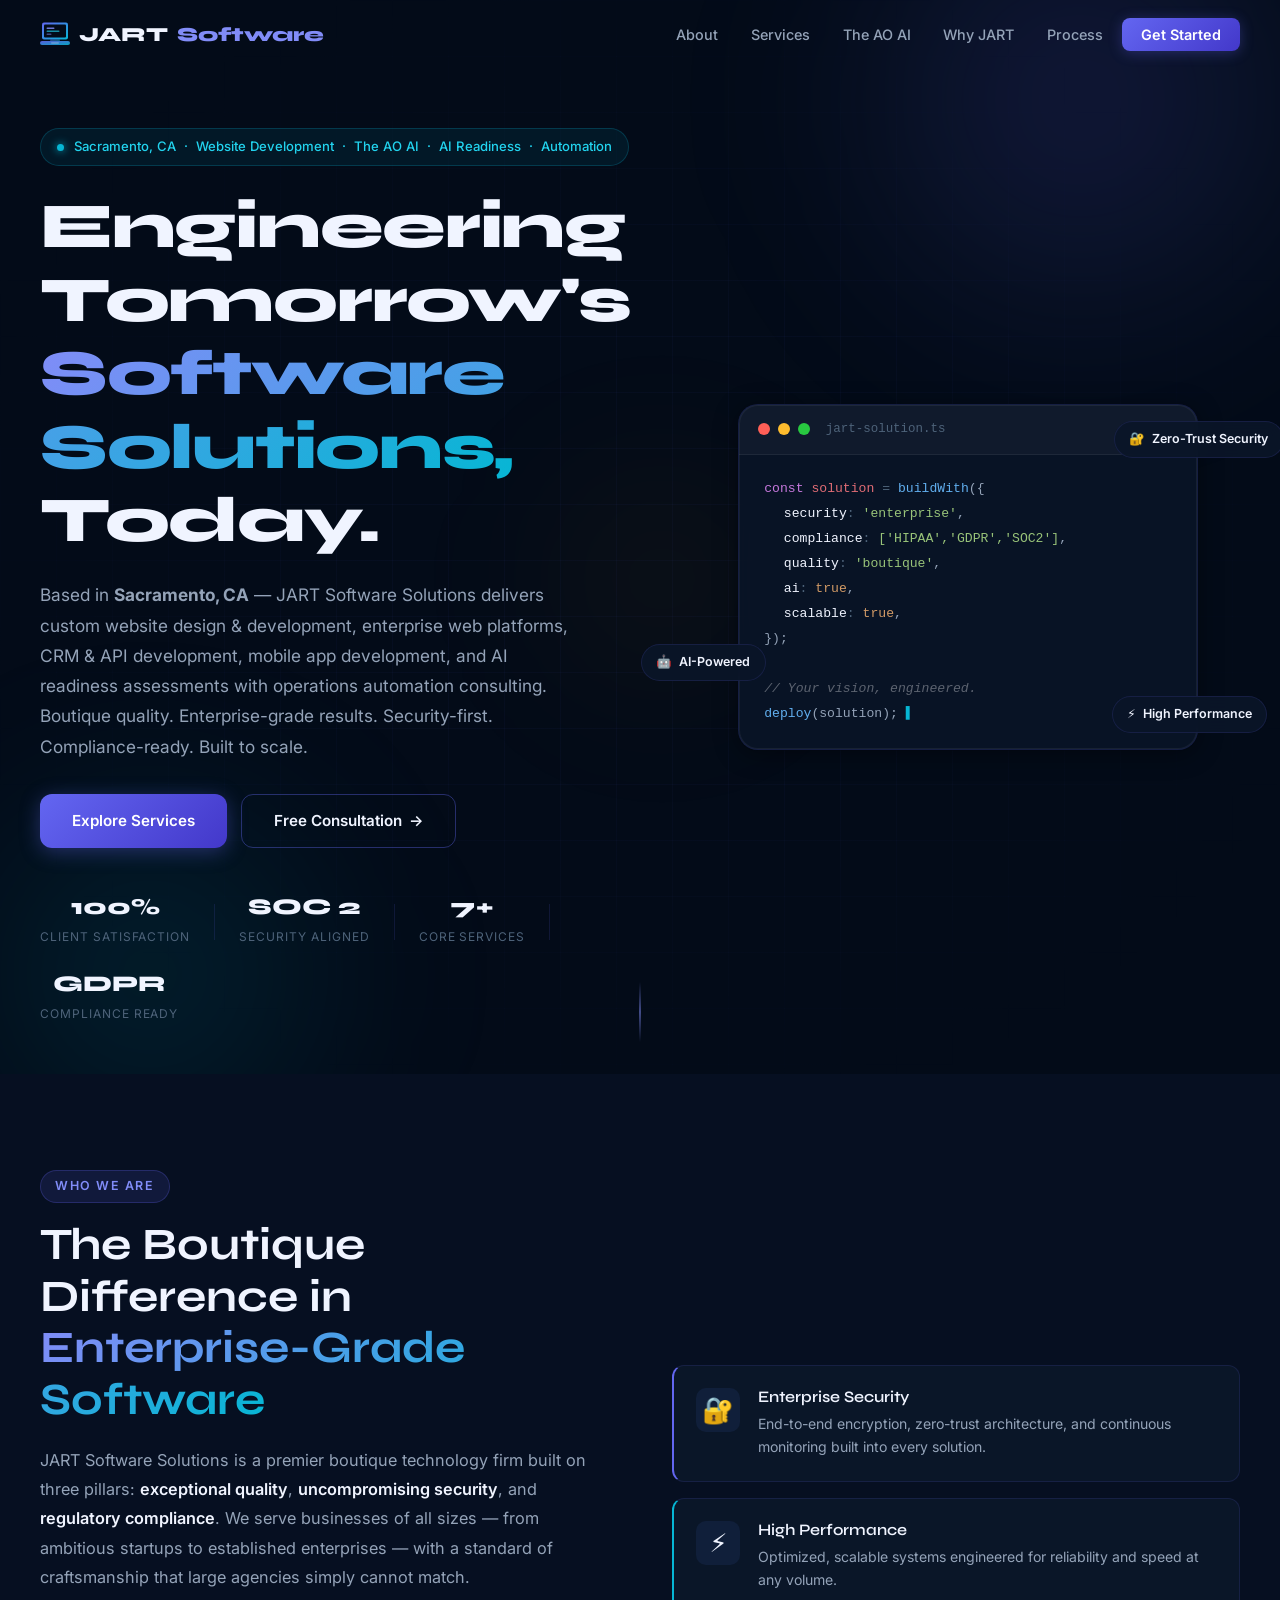
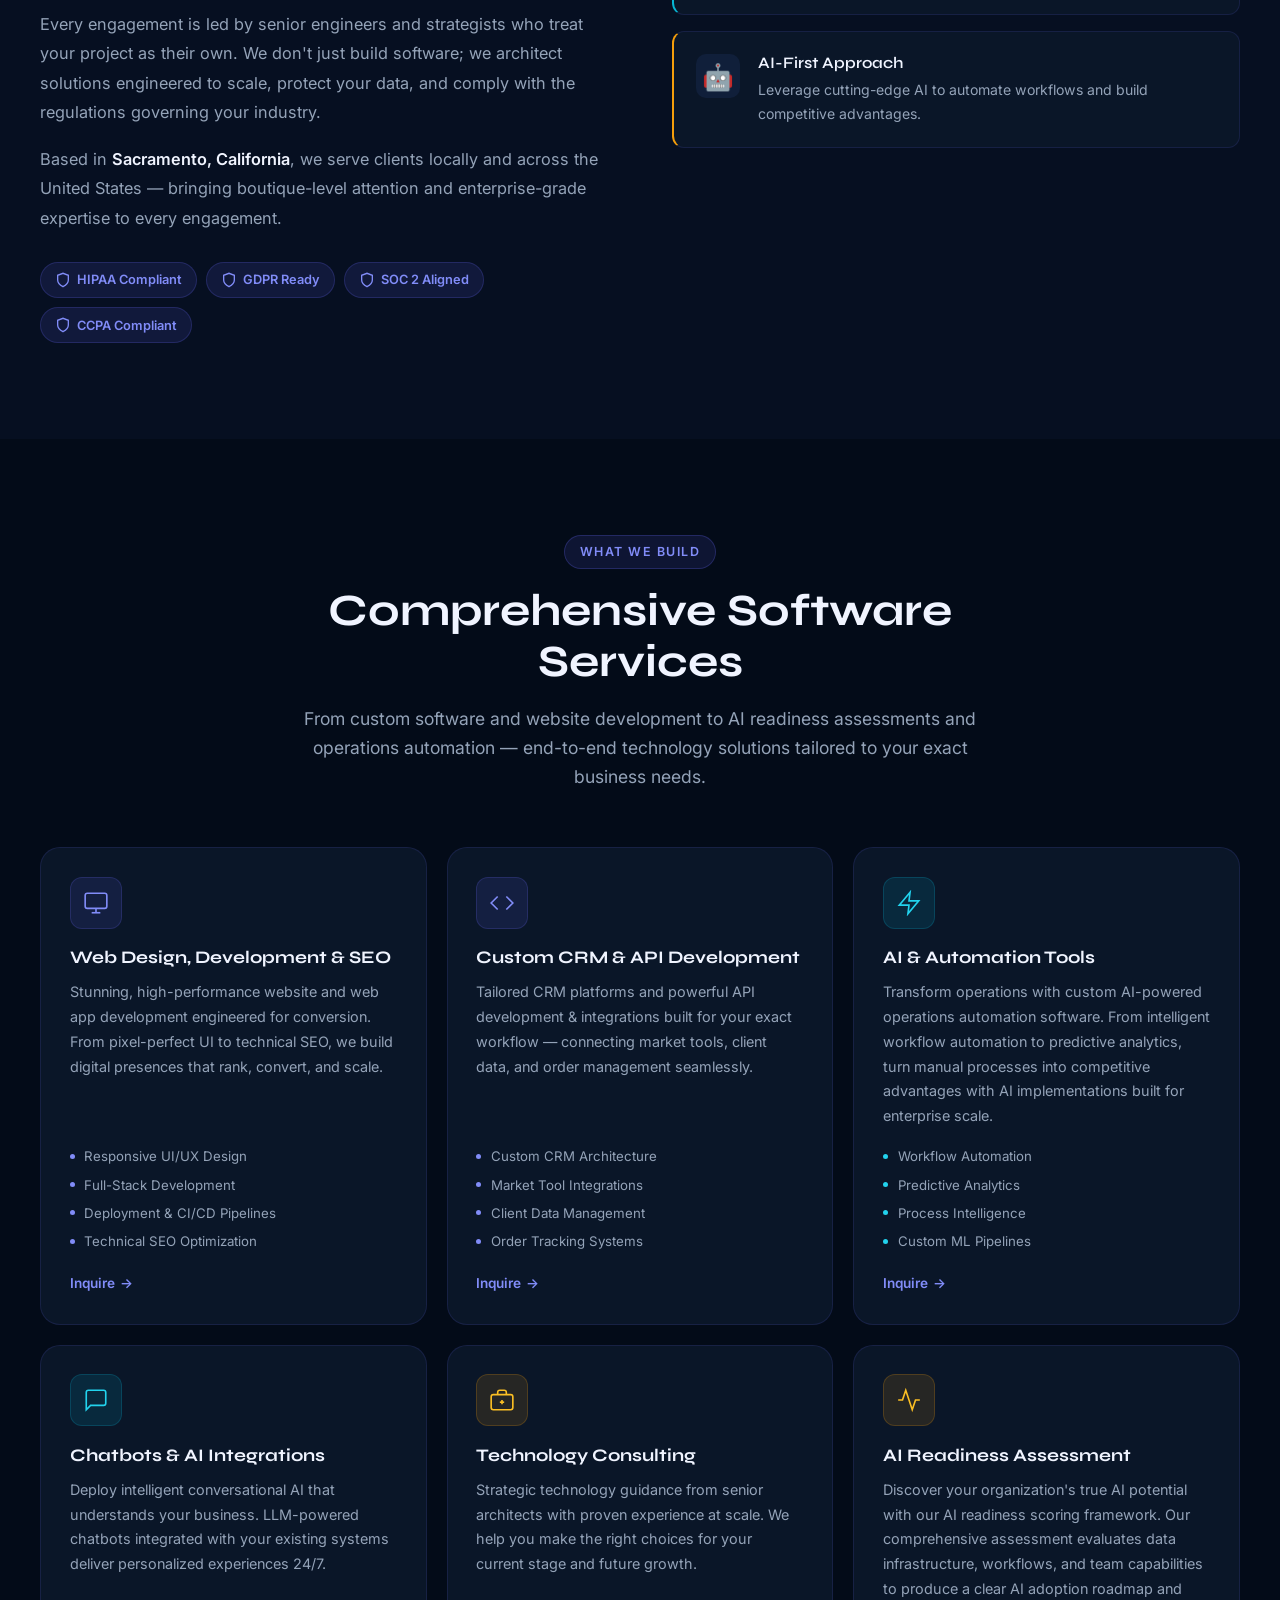
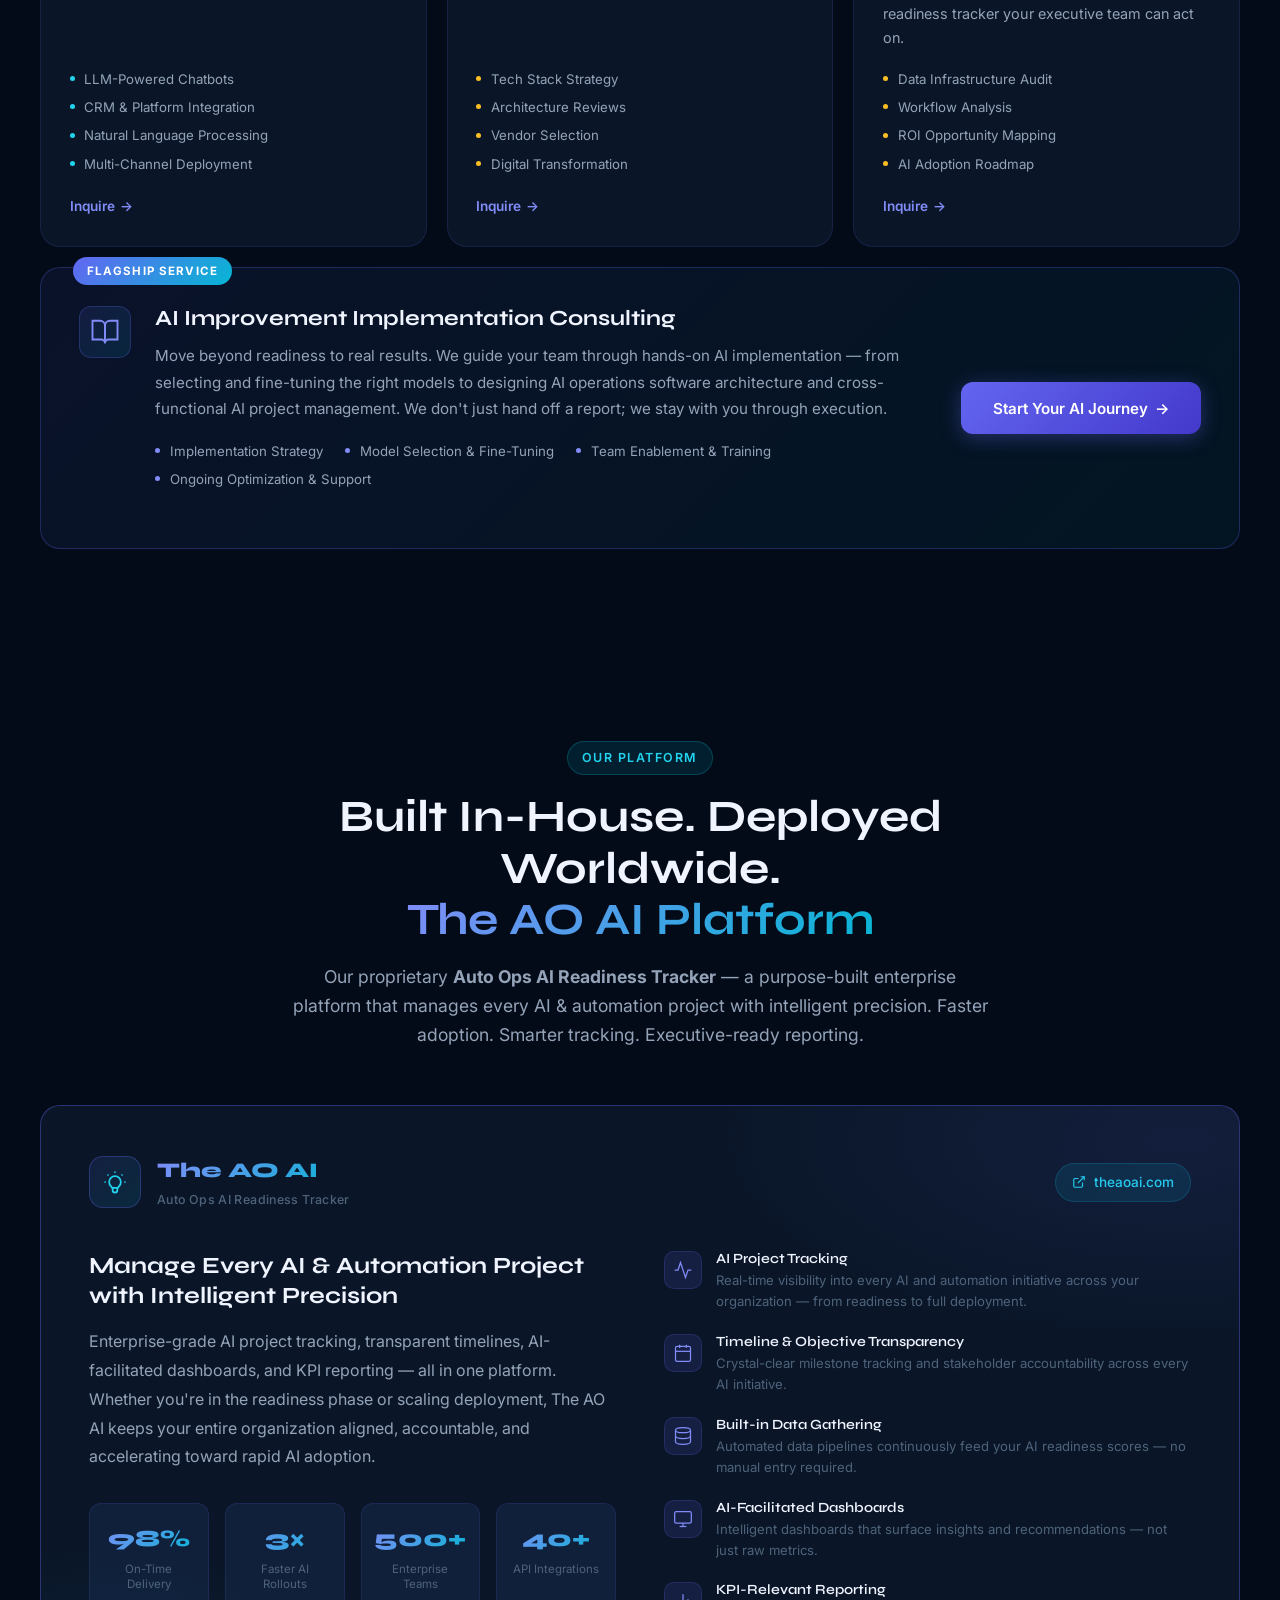
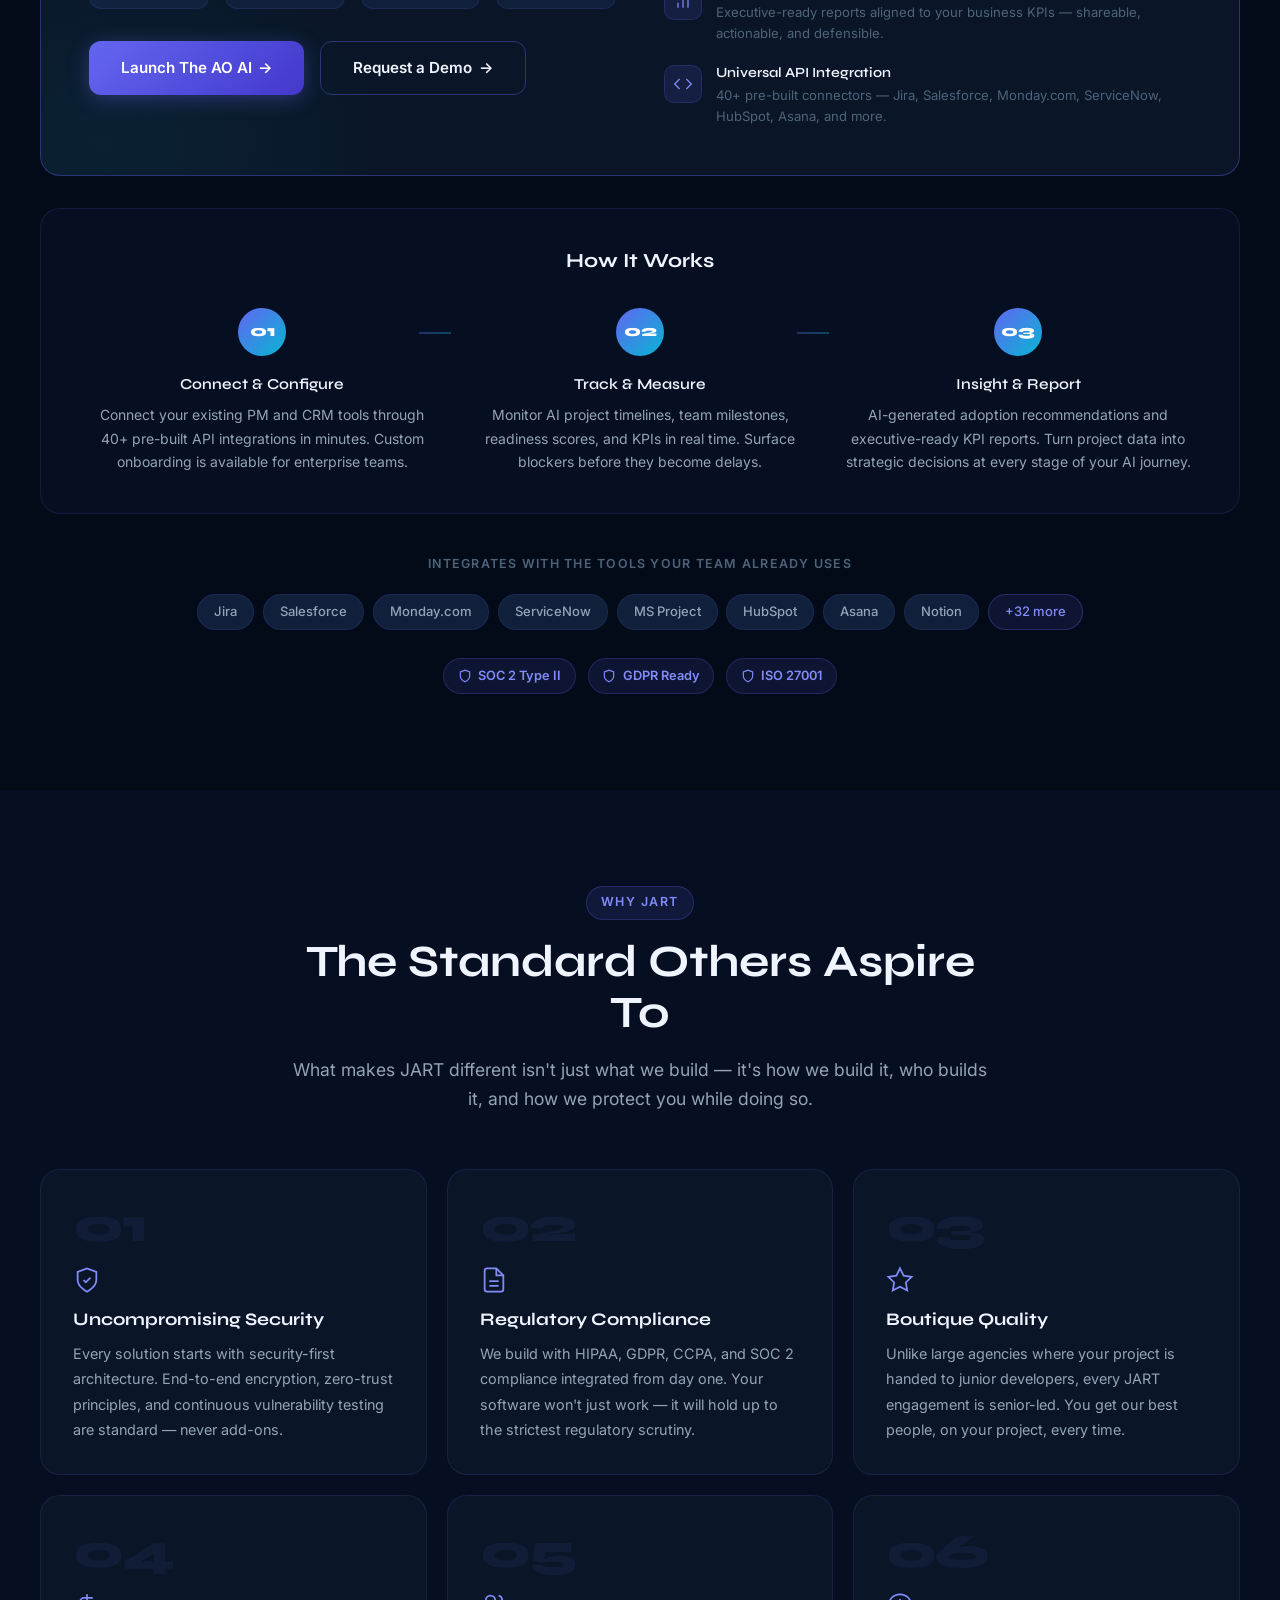
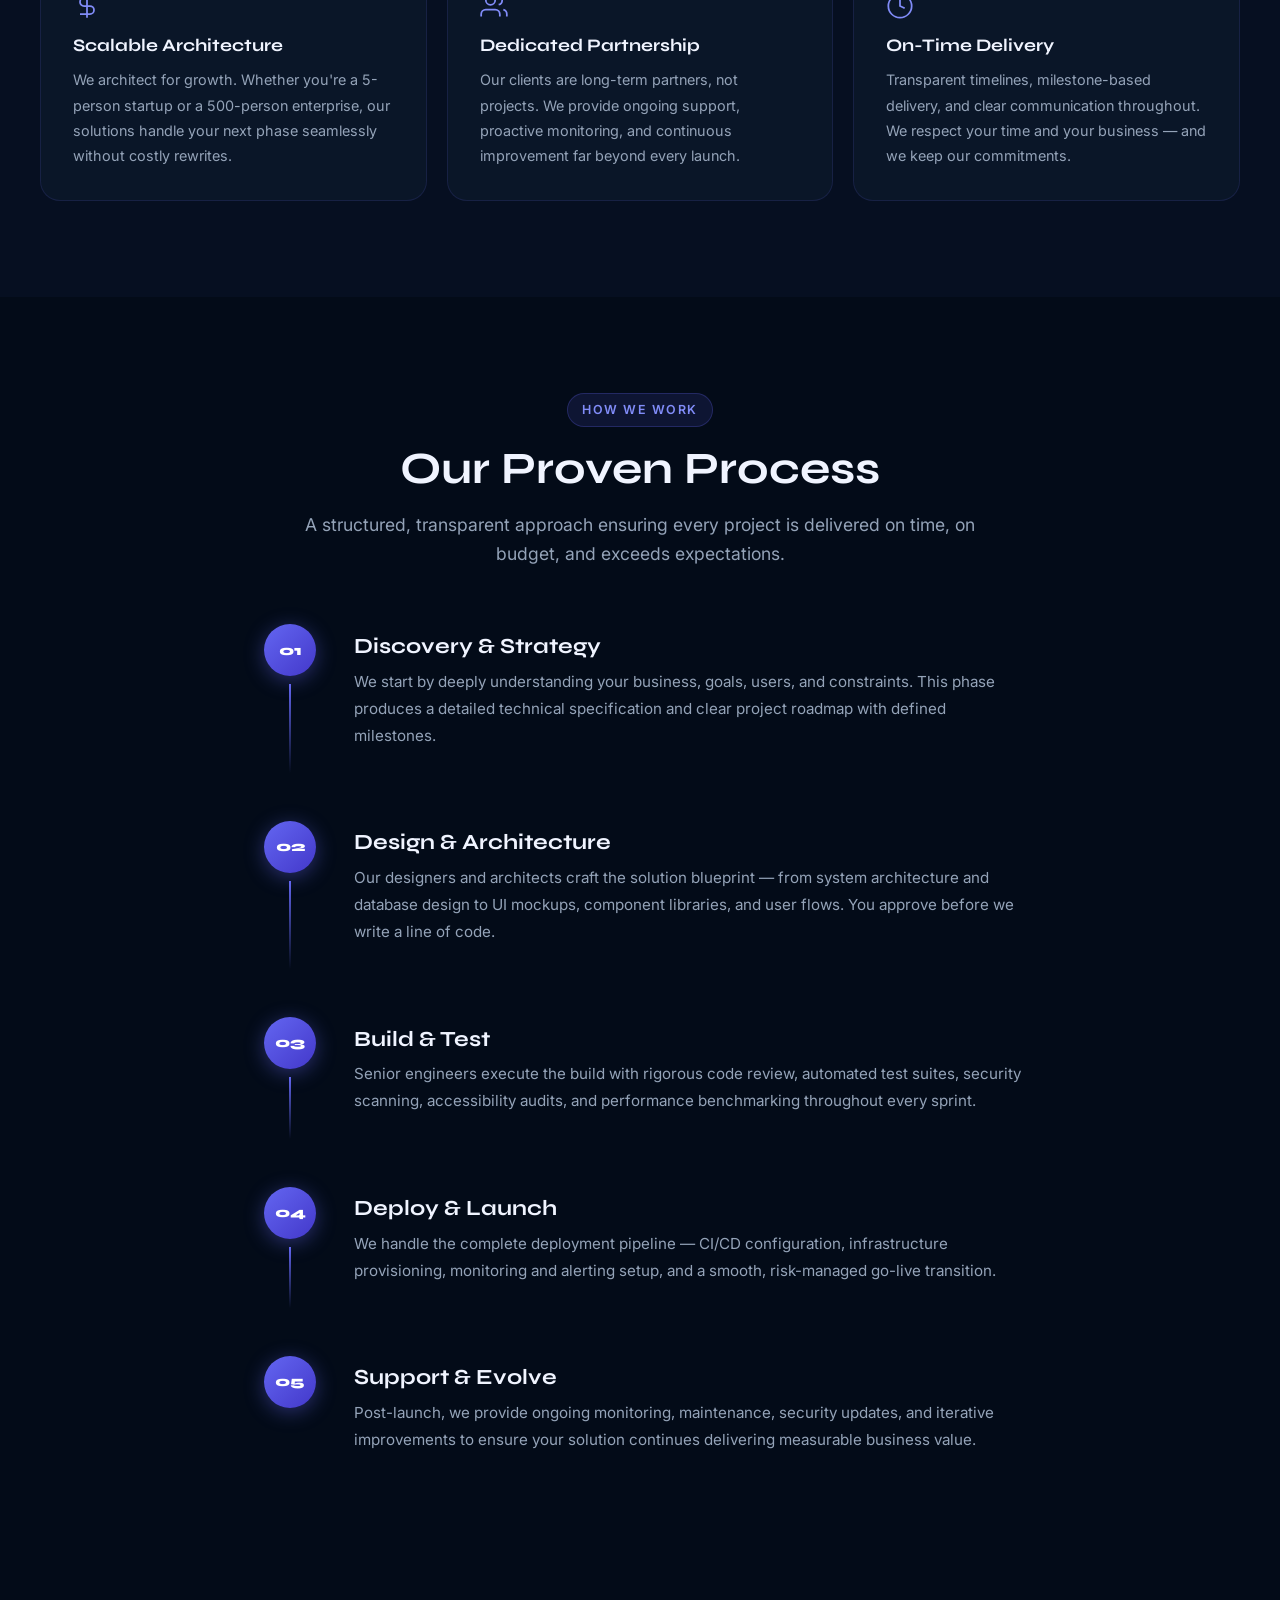
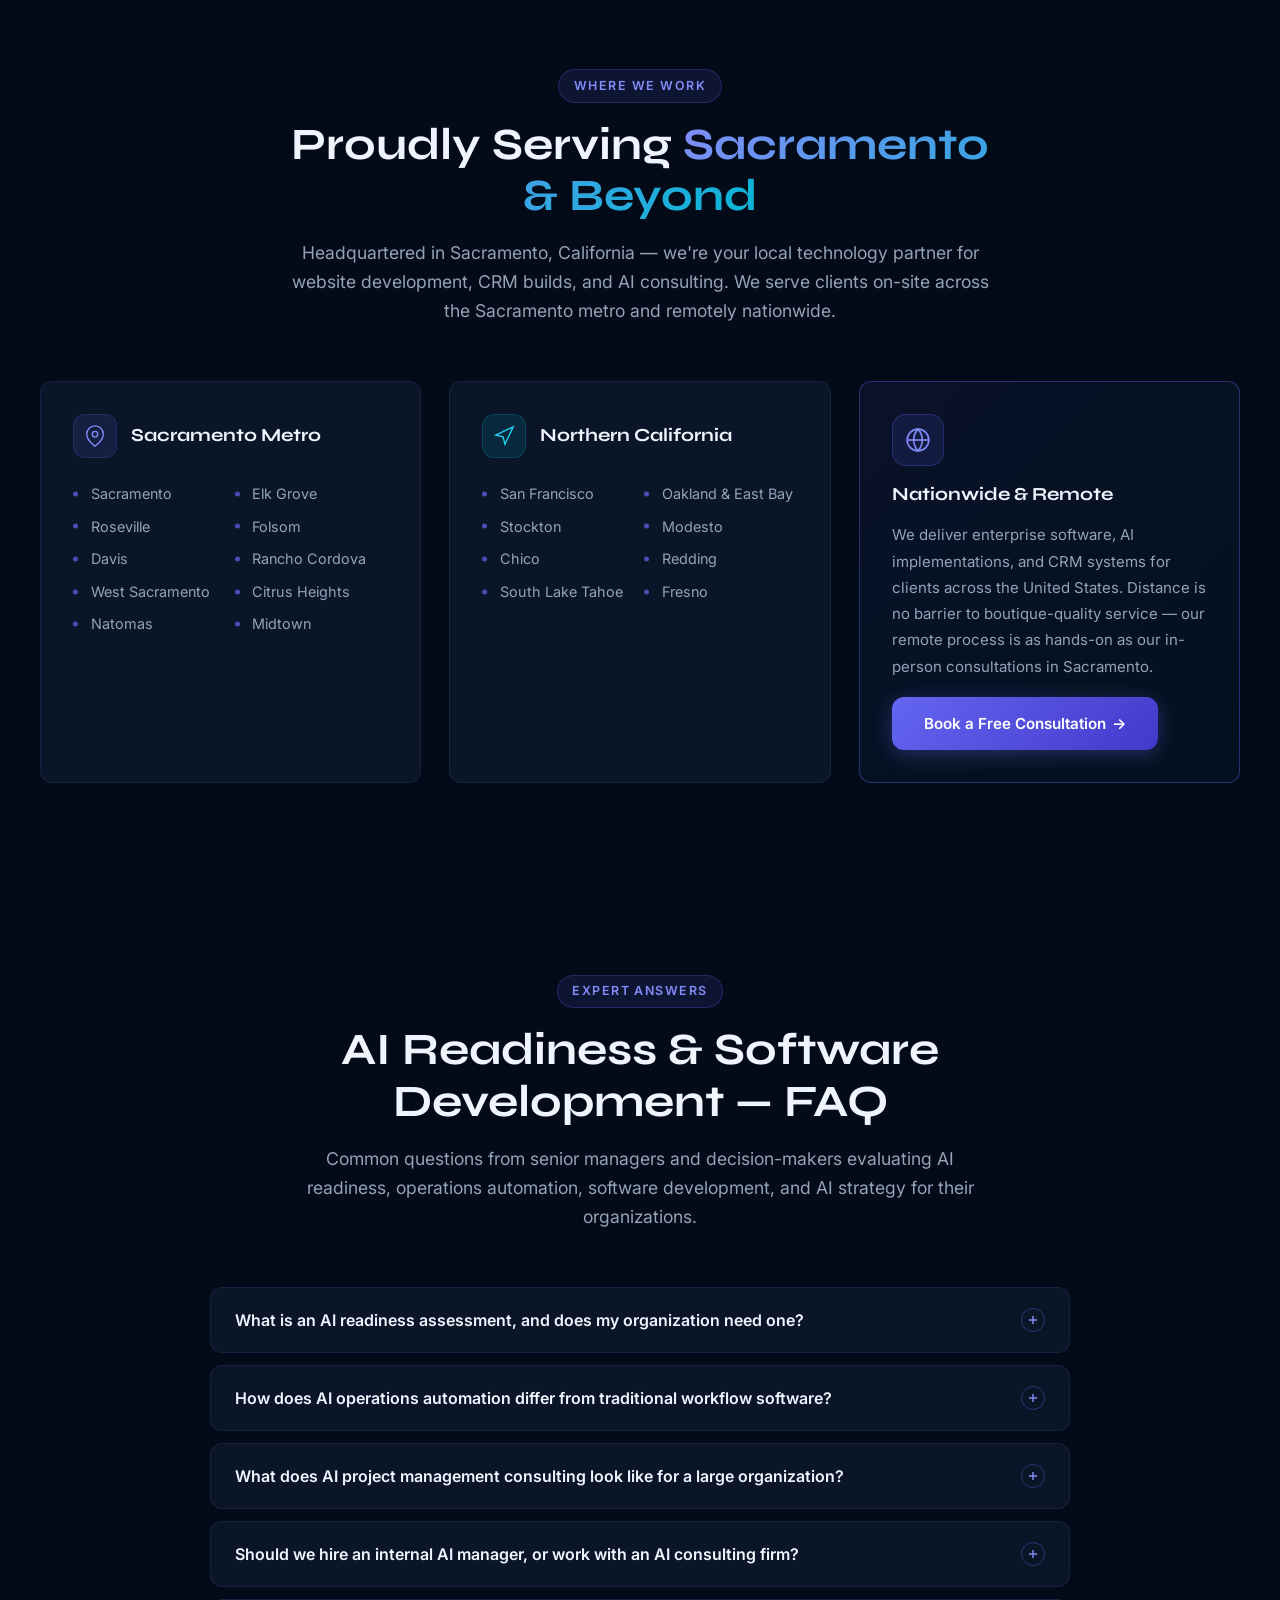
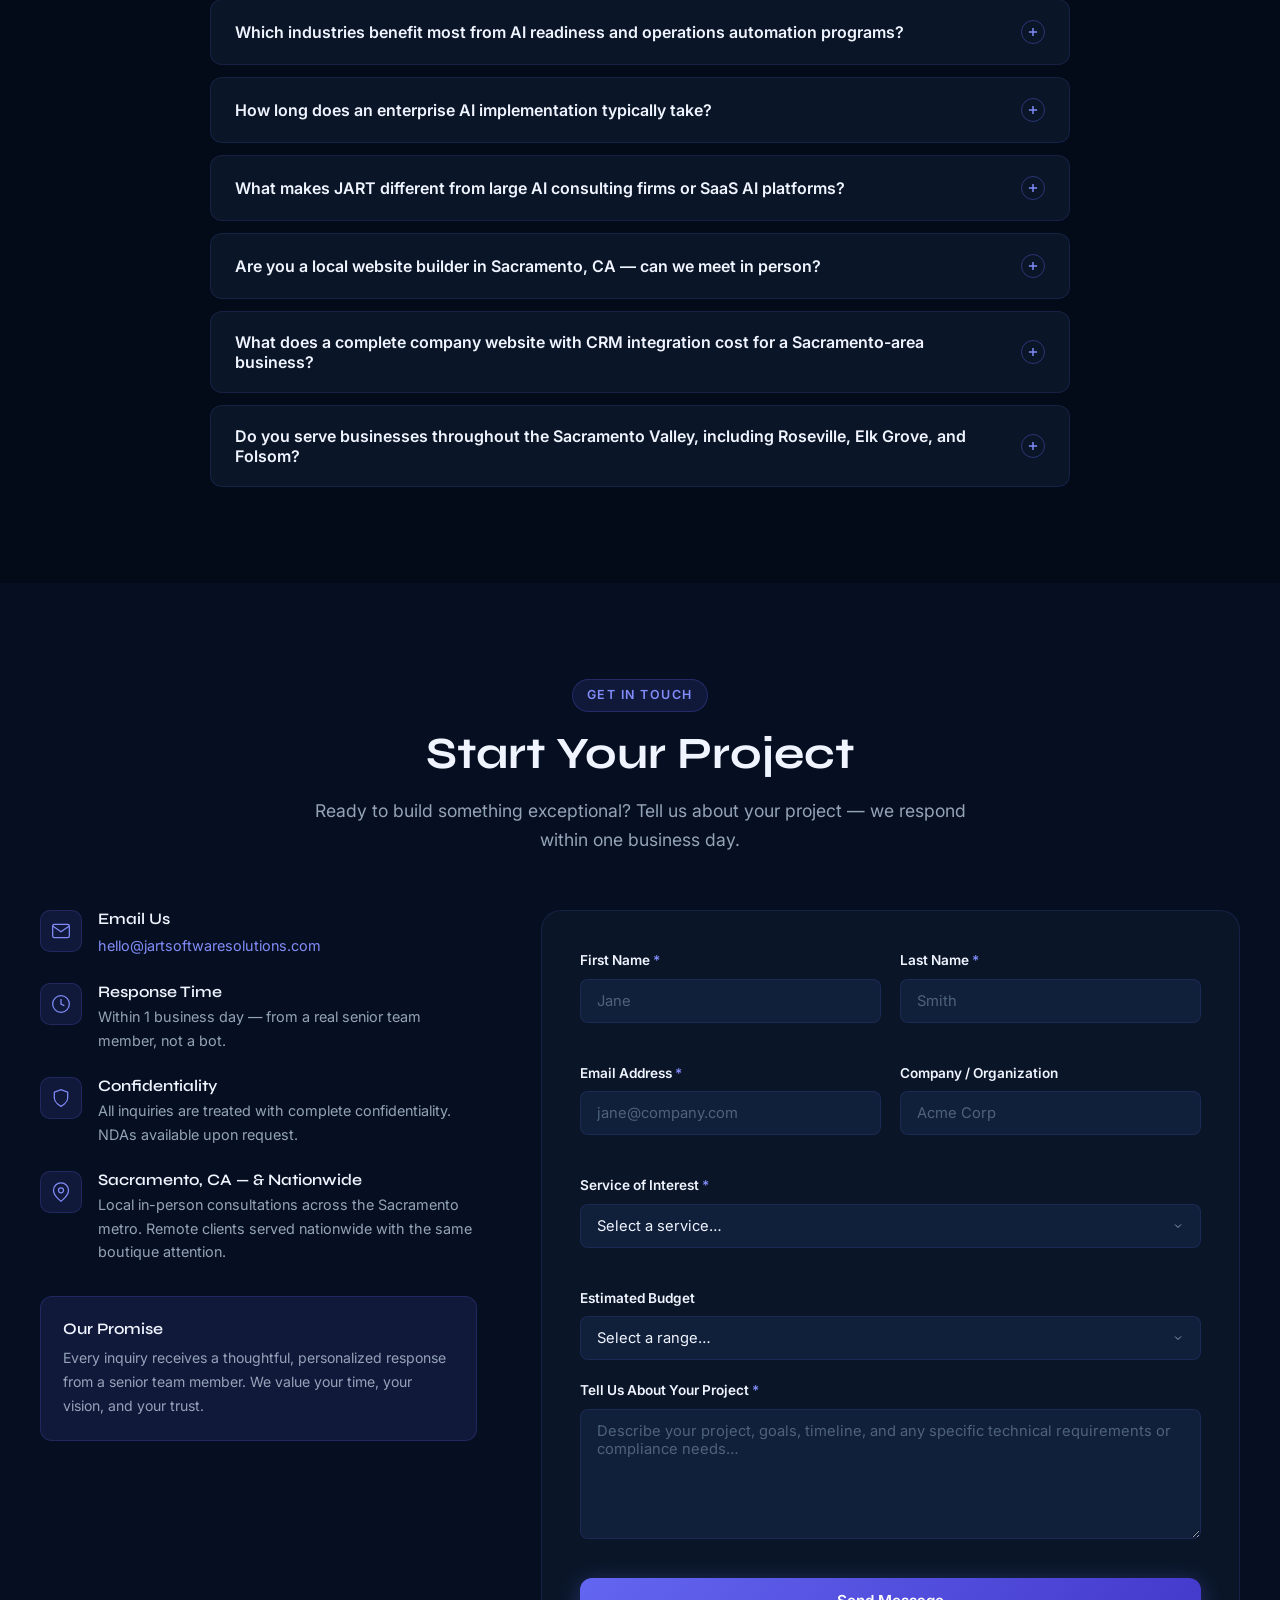
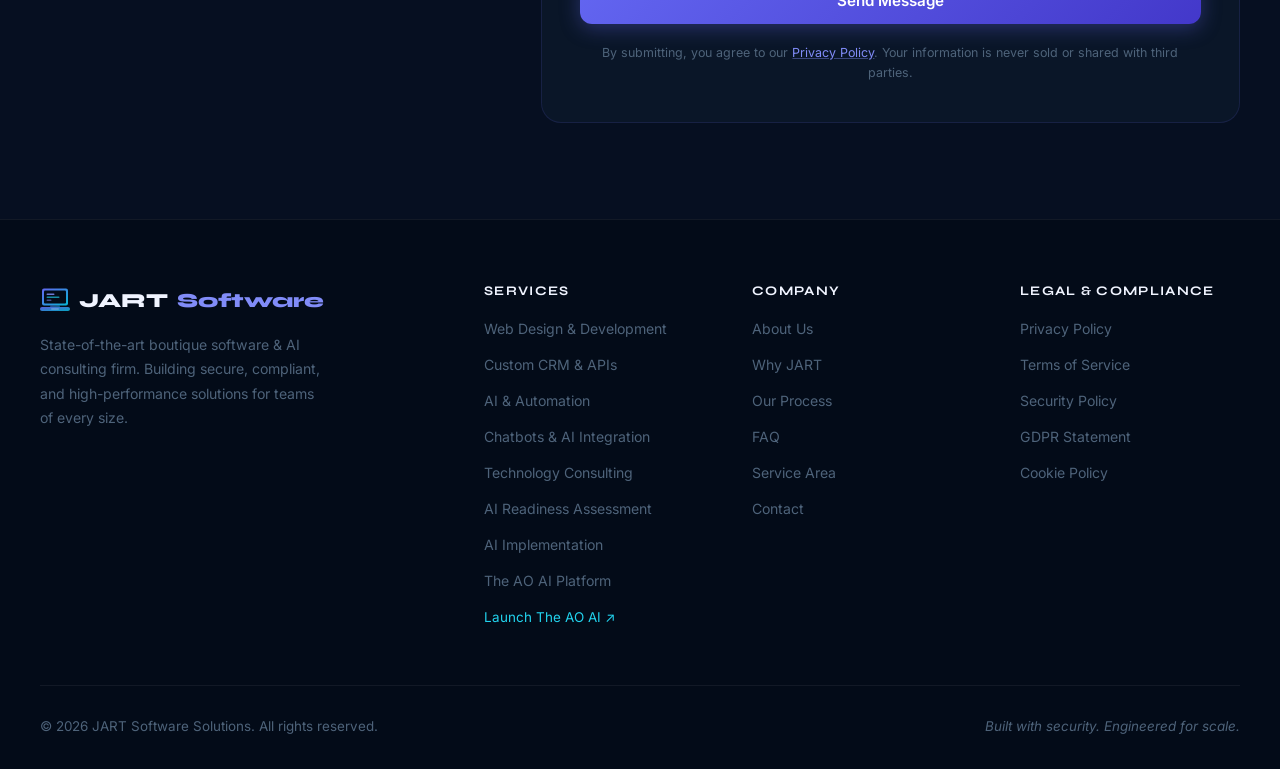
==== commit 4a874e7b: "Add The AO AI product showcase: section, schema, nav link, integration chips, how-it-works; fix stag" ====
--- a/index.html
+++ b/index.html
@@ -3,8 +3,8 @@
 <head>
   <meta charset="UTF-8" />
   <meta name="viewport" content="width=device-width, initial-scale=1.0" />
-  <meta name="description" content="Sacramento's boutique software development firm — custom website design &amp; development, CRM &amp; API development, app development, AI readiness assessments, and operations automation. Serving Sacramento, Elk Grove, Roseville, Folsom &amp; clients nationwide. JART Software Solutions." />
-  <meta name="keywords" content="website builder Sacramento, website builder near me, Sacramento web developer, web design Sacramento CA, Sacramento website design, Sacramento software development, CRM development Sacramento, Sacramento app development, Sacramento AI consulting, software company Sacramento CA, website development company Sacramento, Sacramento digital solutions, web developer near me Sacramento, company website and CRM development Sacramento, custom software development, website development, custom web development, app development, mobile app development, API development, API integration, AI automation, AI implementation, AI readiness assessment, AI readiness tracker, AI operations automation, AI operations software, AI project management, AI manager, enterprise AI consulting, operations automation, AI implementation consulting, AI strategy consulting, automated operations software, business process automation, AI consulting Sacramento CA, custom software solutions, technology consulting, CRM development, chatbot development, JART Software Solutions" />
+  <meta name="description" content="Sacramento's boutique software development firm — custom website design &amp; development, CRM &amp; API development, app development, AI readiness assessments, and operations automation. Creators of The AO AI — our proprietary Auto Ops AI Readiness Tracker platform. Serving Sacramento, CA &amp; clients nationwide." />
+  <meta name="keywords" content="website builder Sacramento, website builder near me, Sacramento web developer, web design Sacramento CA, Sacramento website design, Sacramento software development, CRM development Sacramento, Sacramento app development, Sacramento AI consulting, software company Sacramento CA, website development company Sacramento, Sacramento digital solutions, web developer near me Sacramento, company website and CRM development Sacramento, custom software development, website development, custom web development, app development, mobile app development, API development, API integration, AI automation, AI implementation, AI readiness assessment, AI readiness tracker, AI operations automation, AI operations software, AI project management, AI manager, enterprise AI consulting, operations automation, AI implementation consulting, AI strategy consulting, automated operations software, business process automation, AI consulting Sacramento CA, custom software solutions, technology consulting, CRM development, chatbot development, The AO AI, AO AI platform, auto ops AI readiness tracker, AI readiness tracker software, AI project management software, AI adoption platform, JART Software Solutions" />
   <meta name="author" content="JART Software Solutions" />
   <meta name="robots" content="index, follow" />
   <meta name="geo.region" content="US-CA" />
@@ -158,6 +158,21 @@
           }
         }
       ]
+    },
+    {
+      "@context": "https://schema.org",
+      "@type": "SoftwareApplication",
+      "name": "The AO AI",
+      "alternateName": "Auto Ops AI Readiness Tracker",
+      "applicationCategory": "BusinessApplication",
+      "operatingSystem": "Web",
+      "url": "https://theaoai.com/",
+      "description": "Enterprise-grade Auto Ops AI Readiness Tracker — real-time AI project tracking, transparent timelines, AI-facilitated dashboards, KPI reporting, and 40+ API integrations for PM and CRM platforms.",
+      "creator": {
+        "@type": "Organization",
+        "name": "JART Software Solutions",
+        "@id": "https://jartsoftwaresolutions.com/#organization"
+      }
     }
   ]
   </script>
@@ -197,8 +212,9 @@
 
       <ul class="nav__links" id="navLinks" role="list">
         <li><a href="#about"    class="nav__link">About</a></li>
-        <li><a href="#services" class="nav__link">Services</a></li>
-        <li><a href="#why-us"   class="nav__link">Why JART</a></li>
+        <li><a href="#services"  class="nav__link">Services</a></li>
+        <li><a href="#the-ao-ai" class="nav__link">The AO&nbsp;AI</a></li>
+        <li><a href="#why-us"    class="nav__link">Why JART</a></li>
         <li><a href="#process"  class="nav__link">Process</a></li>
         <li><a href="#contact"  class="nav__link nav__link--cta">Get Started</a></li>
       </ul>
@@ -228,7 +244,7 @@
         <div class="hero__content">
           <div class="hero__badge">
             <span class="hero__badge-dot"></span>
-            Sacramento, CA &nbsp;&middot;&nbsp; Website Development &nbsp;&middot;&nbsp; AI Readiness &nbsp;&middot;&nbsp; Automation
+            Sacramento, CA &nbsp;&middot;&nbsp; Website Development &nbsp;&middot;&nbsp; The AO&nbsp;AI &nbsp;&middot;&nbsp; AI Readiness &nbsp;&middot;&nbsp; Automation
           </div>
 
           <h1 class="hero__title">
@@ -519,6 +535,200 @@
 
 
     <!-- ═══════════════════════════════════════════
+         THE AO AI — FLAGSHIP PLATFORM
+    ═══════════════════════════════════════════ -->
+    <section class="aoai section" id="the-ao-ai">
+      <div class="container">
+
+        <div class="section__header reveal">
+          <span class="section__tag section__tag--cyan">Our Platform</span>
+          <h2 class="section__title">Built In-House. Deployed Worldwide.<br /><span class="gradient-text">The AO AI Platform</span></h2>
+          <p class="section__subtitle">Our proprietary <strong>Auto Ops AI Readiness Tracker</strong> — a purpose-built enterprise platform that manages every AI &amp; automation project with intelligent precision. Faster adoption. Smarter tracking. Executive-ready reporting.</p>
+        </div>
+
+        <!-- Main product showcase card -->
+        <div class="aoai__card reveal">
+          <div class="aoai__card-glow" aria-hidden="true"></div>
+
+          <div class="aoai__card-header">
+            <div class="aoai__brand">
+              <div class="aoai__brand-icon" aria-hidden="true">
+                <svg width="28" height="28" viewBox="0 0 24 24" fill="none" stroke="currentColor" stroke-width="1.5"><path d="M9.663 17h4.673M12 3v1m6.364 1.636l-.707.707M21 12h-1M4 12H3m3.343-5.657l-.707-.707m2.828 9.9a5 5 0 1 1 7.072 0l-.548.547A3.374 3.374 0 0 0 14 18.469V19a2 2 0 1 1-4 0v-.531c0-.895-.356-1.754-.988-2.386l-.548-.547z"/></svg>
+              </div>
+              <div>
+                <span class="aoai__brand-name">The AO AI</span>
+                <span class="aoai__brand-sub">Auto Ops AI Readiness Tracker</span>
+              </div>
+            </div>
+            <a href="https://theaoai.com/" class="aoai__external-link" target="_blank" rel="noopener noreferrer" aria-label="Visit The AO AI platform at theaoai.com">
+              <svg width="14" height="14" viewBox="0 0 24 24" fill="none" stroke="currentColor" stroke-width="2" aria-hidden="true"><path d="M18 13v6a2 2 0 0 1-2 2H5a2 2 0 0 1-2-2V8a2 2 0 0 1 2-2h6"/><polyline points="15 3 21 3 21 9"/><line x1="10" y1="14" x2="21" y2="3"/></svg>
+              theaoai.com
+            </a>
+          </div>
+
+          <div class="aoai__card-body">
+
+            <div class="aoai__left">
+              <h3 class="aoai__headline">Manage Every AI &amp; Automation Project with Intelligent Precision</h3>
+              <p class="aoai__body">Enterprise-grade AI project tracking, transparent timelines, AI-facilitated dashboards, and KPI reporting — all in one platform. Whether you're in the readiness phase or scaling deployment, The AO AI keeps your entire organization aligned, accountable, and accelerating toward rapid AI adoption.</p>
+
+              <div class="aoai__stats" aria-label="Platform statistics">
+                <div class="aoai__stat">
+                  <span class="aoai__stat-value">98%</span>
+                  <span class="aoai__stat-label">On-Time Delivery</span>
+                </div>
+                <div class="aoai__stat">
+                  <span class="aoai__stat-value">3×</span>
+                  <span class="aoai__stat-label">Faster AI Rollouts</span>
+                </div>
+                <div class="aoai__stat">
+                  <span class="aoai__stat-value">500+</span>
+                  <span class="aoai__stat-label">Enterprise Teams</span>
+                </div>
+                <div class="aoai__stat">
+                  <span class="aoai__stat-value">40+</span>
+                  <span class="aoai__stat-label">API Integrations</span>
+                </div>
+              </div>
+
+              <div class="aoai__ctas">
+                <a href="https://theaoai.com/" class="btn btn--primary" target="_blank" rel="noopener noreferrer">Launch The AO AI <span aria-hidden="true">→</span></a>
+                <a href="#contact" class="btn btn--ghost">Request a Demo <span aria-hidden="true">→</span></a>
+              </div>
+            </div>
+
+            <div class="aoai__right">
+              <div class="aoai__features" aria-label="Platform features">
+
+                <div class="aoai__feature">
+                  <div class="aoai__feature-icon" aria-hidden="true">
+                    <svg width="20" height="20" viewBox="0 0 24 24" fill="none" stroke="currentColor" stroke-width="1.5"><polyline points="22 12 18 12 15 21 9 3 6 12 2 12"/></svg>
+                  </div>
+                  <div>
+                    <h4>AI Project Tracking</h4>
+                    <p>Real-time visibility into every AI and automation initiative across your organization — from readiness to full deployment.</p>
+                  </div>
+                </div>
+
+                <div class="aoai__feature">
+                  <div class="aoai__feature-icon" aria-hidden="true">
+                    <svg width="20" height="20" viewBox="0 0 24 24" fill="none" stroke="currentColor" stroke-width="1.5"><rect x="3" y="4" width="18" height="18" rx="2" ry="2"/><line x1="16" y1="2" x2="16" y2="6"/><line x1="8" y1="2" x2="8" y2="6"/><line x1="3" y1="10" x2="21" y2="10"/></svg>
+                  </div>
+                  <div>
+                    <h4>Timeline &amp; Objective Transparency</h4>
+                    <p>Crystal-clear milestone tracking and stakeholder accountability across every AI initiative.</p>
+                  </div>
+                </div>
+
+                <div class="aoai__feature">
+                  <div class="aoai__feature-icon" aria-hidden="true">
+                    <svg width="20" height="20" viewBox="0 0 24 24" fill="none" stroke="currentColor" stroke-width="1.5"><ellipse cx="12" cy="5" rx="9" ry="3"/><path d="M21 12c0 1.66-4 3-9 3s-9-1.34-9-3"/><path d="M3 5v14c0 1.66 4 3 9 3s9-1.34 9-3V5"/></svg>
+                  </div>
+                  <div>
+                    <h4>Built-in Data Gathering</h4>
+                    <p>Automated data pipelines continuously feed your AI readiness scores — no manual entry required.</p>
+                  </div>
+                </div>
+
+                <div class="aoai__feature">
+                  <div class="aoai__feature-icon" aria-hidden="true">
+                    <svg width="20" height="20" viewBox="0 0 24 24" fill="none" stroke="currentColor" stroke-width="1.5"><rect x="2" y="3" width="20" height="14" rx="2"/><line x1="8" y1="21" x2="16" y2="21"/><line x1="12" y1="17" x2="12" y2="21"/></svg>
+                  </div>
+                  <div>
+                    <h4>AI-Facilitated Dashboards</h4>
+                    <p>Intelligent dashboards that surface insights and recommendations — not just raw metrics.</p>
+                  </div>
+                </div>
+
+                <div class="aoai__feature">
+                  <div class="aoai__feature-icon" aria-hidden="true">
+                    <svg width="20" height="20" viewBox="0 0 24 24" fill="none" stroke="currentColor" stroke-width="1.5"><line x1="18" y1="20" x2="18" y2="10"/><line x1="12" y1="20" x2="12" y2="4"/><line x1="6" y1="20" x2="6" y2="14"/></svg>
+                  </div>
+                  <div>
+                    <h4>KPI-Relevant Reporting</h4>
+                    <p>Executive-ready reports aligned to your business KPIs — shareable, actionable, and defensible.</p>
+                  </div>
+                </div>
+
+                <div class="aoai__feature">
+                  <div class="aoai__feature-icon" aria-hidden="true">
+                    <svg width="20" height="20" viewBox="0 0 24 24" fill="none" stroke="currentColor" stroke-width="1.5"><polyline points="16 18 22 12 16 6"/><polyline points="8 6 2 12 8 18"/></svg>
+                  </div>
+                  <div>
+                    <h4>Universal API Integration</h4>
+                    <p>40+ pre-built connectors — Jira, Salesforce, Monday.com, ServiceNow, HubSpot, Asana, and more.</p>
+                  </div>
+                </div>
+
+              </div>
+            </div>
+
+          </div>
+        </div>
+
+        <!-- How It Works -->
+        <div class="aoai__how reveal">
+          <h3 class="aoai__how-title">How It Works</h3>
+          <div class="aoai__how-steps">
+
+            <div class="aoai__how-step">
+              <div class="aoai__how-num">01</div>
+              <div class="aoai__how-connector" aria-hidden="true"></div>
+              <h4>Connect &amp; Configure</h4>
+              <p>Connect your existing PM and CRM tools through 40+ pre-built API integrations in minutes. Custom onboarding is available for enterprise teams.</p>
+            </div>
+
+            <div class="aoai__how-step">
+              <div class="aoai__how-num">02</div>
+              <div class="aoai__how-connector" aria-hidden="true"></div>
+              <h4>Track &amp; Measure</h4>
+              <p>Monitor AI project timelines, team milestones, readiness scores, and KPIs in real time. Surface blockers before they become delays.</p>
+            </div>
+
+            <div class="aoai__how-step">
+              <div class="aoai__how-num">03</div>
+              <h4>Insight &amp; Report</h4>
+              <p>AI-generated adoption recommendations and executive-ready KPI reports. Turn project data into strategic decisions at every stage of your AI journey.</p>
+            </div>
+
+          </div>
+        </div>
+
+        <!-- Integration chips -->
+        <div class="aoai__integrations reveal">
+          <p class="aoai__integrations-label">Integrates with the tools your team already uses</p>
+          <div class="aoai__chips" role="list" aria-label="Supported platform integrations">
+            <span class="aoai__chip" role="listitem">Jira</span>
+            <span class="aoai__chip" role="listitem">Salesforce</span>
+            <span class="aoai__chip" role="listitem">Monday.com</span>
+            <span class="aoai__chip" role="listitem">ServiceNow</span>
+            <span class="aoai__chip" role="listitem">MS Project</span>
+            <span class="aoai__chip" role="listitem">HubSpot</span>
+            <span class="aoai__chip" role="listitem">Asana</span>
+            <span class="aoai__chip" role="listitem">Notion</span>
+            <span class="aoai__chip aoai__chip--more" role="listitem">+32 more</span>
+          </div>
+          <div class="aoai__compliance">
+            <span class="compliance__badge">
+              <svg width="14" height="14" viewBox="0 0 24 24" fill="none" stroke="currentColor" stroke-width="2" aria-hidden="true"><path d="M12 22s8-4 8-10V5l-8-3-8 3v7c0 6 8 10 8 10z"/></svg>
+              SOC 2 Type II
+            </span>
+            <span class="compliance__badge">
+              <svg width="14" height="14" viewBox="0 0 24 24" fill="none" stroke="currentColor" stroke-width="2" aria-hidden="true"><path d="M12 22s8-4 8-10V5l-8-3-8 3v7c0 6 8 10 8 10z"/></svg>
+              GDPR Ready
+            </span>
+            <span class="compliance__badge">
+              <svg width="14" height="14" viewBox="0 0 24 24" fill="none" stroke="currentColor" stroke-width="2" aria-hidden="true"><path d="M12 22s8-4 8-10V5l-8-3-8 3v7c0 6 8 10 8 10z"/></svg>
+              ISO 27001
+            </span>
+          </div>
+        </div>
+
+      </div>
+    </section>
+
+
+    <!-- ═══════════════════════════════════════════
          WHY JART
     ═══════════════════════════════════════════ -->
     <section class="why-us section" id="why-us">
@@ -662,9 +872,6 @@
     </section>
 
 
-    <!-- ═══════════════════════════════════════════
-         FAQ
-    ═══════════════════════════════════════════ -->
     <!-- ═══════════════════════════════════════════
          SERVICE AREA
     ═══════════════════════════════════════════ -->
@@ -732,6 +939,9 @@
     </section>
 
 
+    <!-- ═══════════════════════════════════════════
+         FAQ
+    ═══════════════════════════════════════════ -->
     <section class="faq section" id="faq">
       <div class="container">
         <div class="section__header reveal">
@@ -994,6 +1204,7 @@
                 <option value="Technology Consulting">Technology Consulting</option>
                 <option value="AI Readiness Assessment">AI Readiness Assessment</option>
                 <option value="AI Implementation Consulting">AI Implementation Consulting</option>
+                <option value="The AO AI — Platform Demo &amp; Onboarding">The AO AI — Platform Demo &amp; Onboarding</option>
                 <option value="Multiple Services">Multiple Services</option>
                 <option value="Not Sure Yet">Not Sure Yet — Let's Talk</option>
               </select>
@@ -1087,6 +1298,8 @@
             <li><a href="#services" class="footer__link">Technology Consulting</a></li>
             <li><a href="#services" class="footer__link">AI Readiness Assessment</a></li>
             <li><a href="#services" class="footer__link">AI Implementation</a></li>
+            <li><a href="#the-ao-ai" class="footer__link">The AO AI Platform</a></li>
+            <li><a href="https://theaoai.com/" class="footer__link footer__link--ext" target="_blank" rel="noopener noreferrer">Launch The AO AI ↗</a></li>
           </ul>
         </div>
 
--- a/css/styles.css
+++ b/css/styles.css
@@ -1124,6 +1124,202 @@
 
 
 /* ════════════════════════════════════════════════════════════
+   THE AO AI PLATFORM
+════════════════════════════════════════════════════════════ */
+.section__tag--cyan {
+  color: var(--cyan-light);
+  background: var(--cyan-dim);
+  border-color: rgba(6, 182, 212, 0.25);
+}
+.aoai__card {
+  background: var(--bg-card);
+  border: 1px solid var(--border-hover);
+  border-radius: var(--radius-lg);
+  padding: 3rem;
+  position: relative;
+  overflow: hidden;
+  margin-bottom: 2rem;
+}
+.aoai__card-glow {
+  position: absolute;
+  inset: 0;
+  background:
+    radial-gradient(ellipse 65% 50% at 95% 5%,  rgba(99,102,241,0.10) 0%, transparent 60%),
+    radial-gradient(ellipse 40% 50% at  5% 95%, rgba(6,182,212,0.07)  0%, transparent 60%);
+  pointer-events: none;
+}
+.aoai__card-header {
+  display: flex;
+  align-items: center;
+  justify-content: space-between;
+  margin-bottom: 2.5rem;
+  flex-wrap: wrap;
+  gap: 1rem;
+}
+.aoai__brand { display: flex; align-items: center; gap: 1rem; }
+.aoai__brand-icon {
+  width: 52px; height: 52px;
+  border-radius: 14px;
+  background: linear-gradient(135deg, var(--indigo-dim), var(--cyan-dim));
+  border: 1px solid rgba(99,102,241,0.3);
+  display: flex; align-items: center; justify-content: center;
+  color: var(--cyan-light);
+  flex-shrink: 0;
+}
+.aoai__brand-name {
+  display: block;
+  font-family: 'Syne', sans-serif;
+  font-size: 1.3rem;
+  font-weight: 800;
+  background: linear-gradient(135deg, var(--indigo-light), var(--cyan));
+  -webkit-background-clip: text;
+  -webkit-text-fill-color: transparent;
+  background-clip: text;
+}
+.aoai__brand-sub {
+  display: block;
+  font-size: 0.775rem;
+  color: var(--text-muted);
+  font-weight: 500;
+  letter-spacing: 0.03em;
+  margin-top: 0.15rem;
+}
+.aoai__external-link {
+  display: inline-flex;
+  align-items: center;
+  gap: 0.5rem;
+  font-size: 0.85rem;
+  color: var(--cyan-light);
+  background: var(--cyan-dim);
+  border: 1px solid rgba(6,182,212,0.2);
+  padding: 0.45rem 1rem;
+  border-radius: 100px;
+  font-weight: 500;
+  transition: background var(--transition), border-color var(--transition);
+}
+.aoai__external-link:hover { background: rgba(6,182,212,0.2); border-color: rgba(6,182,212,0.45); }
+.aoai__card-body {
+  display: grid;
+  grid-template-columns: 1fr 1fr;
+  gap: 3rem;
+  align-items: start;
+}
+.aoai__headline { font-size: clamp(1.15rem, 2vw, 1.45rem); margin-bottom: 1rem; line-height: 1.3; }
+.aoai__body { color: var(--text-secondary); line-height: 1.8; margin-bottom: 2rem; }
+.aoai__stats {
+  display: grid;
+  grid-template-columns: repeat(4, 1fr);
+  gap: 1rem;
+  margin-bottom: 2rem;
+}
+.aoai__stat {
+  text-align: center;
+  padding: 1rem 0.75rem;
+  background: var(--bg-elevated);
+  border: 1px solid var(--border);
+  border-radius: var(--radius);
+}
+.aoai__stat-value {
+  display: block;
+  font-family: 'Syne', sans-serif;
+  font-size: 1.45rem;
+  font-weight: 800;
+  background: linear-gradient(135deg, var(--indigo-light), var(--cyan));
+  -webkit-background-clip: text;
+  -webkit-text-fill-color: transparent;
+  background-clip: text;
+}
+.aoai__stat-label { display: block; font-size: 0.72rem; color: var(--text-muted); margin-top: 0.2rem; line-height: 1.3; }
+.aoai__ctas { display: flex; gap: 1rem; flex-wrap: wrap; }
+.aoai__features { display: flex; flex-direction: column; gap: 1.35rem; }
+.aoai__feature { display: flex; gap: 0.875rem; align-items: flex-start; }
+.aoai__feature-icon {
+  width: 38px; height: 38px;
+  border-radius: 10px;
+  background: var(--indigo-dim);
+  border: 1px solid rgba(99,102,241,0.2);
+  display: flex; align-items: center; justify-content: center;
+  color: var(--indigo-light);
+  flex-shrink: 0;
+}
+.aoai__feature h4 { font-size: 0.875rem; margin-bottom: 0.2rem; }
+.aoai__feature p  { font-size: 0.82rem; color: var(--text-muted); line-height: 1.6; }
+/* How It Works */
+.aoai__how {
+  margin-top: 2rem;
+  background: var(--bg-secondary);
+  border: 1px solid var(--border);
+  border-radius: var(--radius-lg);
+  padding: 2.5rem 3rem;
+}
+.aoai__how-title { text-align: center; margin-bottom: 2.25rem; font-size: 1.25rem; }
+.aoai__how-steps { display: grid; grid-template-columns: repeat(3, 1fr); gap: 2rem; }
+.aoai__how-step { text-align: center; position: relative; }
+.aoai__how-num {
+  width: 48px; height: 48px;
+  border-radius: 50%;
+  background: linear-gradient(135deg, var(--indigo), var(--cyan));
+  color: #fff;
+  font-family: 'Syne', sans-serif;
+  font-weight: 800;
+  font-size: 1rem;
+  display: flex; align-items: center; justify-content: center;
+  margin: 0 auto 1.25rem;
+}
+.aoai__how-connector {
+  position: absolute;
+  top: 24px; right: -1rem;
+  width: 2rem; height: 2px;
+  background: linear-gradient(90deg, var(--indigo), var(--cyan));
+  opacity: 0.35;
+}
+.aoai__how-step h4 { margin-bottom: 0.65rem; font-size: 0.95rem; }
+.aoai__how-step p  { font-size: 0.875rem; color: var(--text-secondary); line-height: 1.65; }
+/* Integrations */
+.aoai__integrations { margin-top: 2.5rem; text-align: center; }
+.aoai__integrations-label {
+  font-size: 0.78rem;
+  color: var(--text-muted);
+  text-transform: uppercase;
+  letter-spacing: 0.1em;
+  font-weight: 600;
+  margin-bottom: 1.25rem;
+}
+.aoai__chips { display: flex; flex-wrap: wrap; justify-content: center; gap: 0.55rem; margin-bottom: 1.75rem; }
+.aoai__chip {
+  background: var(--bg-elevated);
+  border: 1px solid var(--border);
+  border-radius: 100px;
+  padding: 0.38rem 1rem;
+  font-size: 0.815rem;
+  color: var(--text-secondary);
+  font-weight: 500;
+  transition: border-color var(--transition), color var(--transition);
+}
+.aoai__chip:hover { border-color: var(--border-hover); color: var(--text-primary); }
+.aoai__chip--more { background: var(--indigo-dim); border-color: rgba(99,102,241,0.3); color: var(--indigo-light); }
+.aoai__compliance { display: flex; justify-content: center; gap: 0.75rem; flex-wrap: wrap; }
+/* Footer external link */
+.footer__link--ext { color: var(--cyan-light); font-size: 0.84rem; }
+.footer__link--ext:hover { color: var(--cyan); }
+/* AO AI responsive */
+@media (max-width: 1024px) {
+  .aoai__card-body { grid-template-columns: 1fr; gap: 2rem; }
+  .aoai__stats     { grid-template-columns: repeat(2, 1fr); }
+}
+@media (max-width: 768px) {
+  .aoai__card { padding: 1.75rem; }
+  .aoai__how  { padding: 2rem 1.5rem; }
+  .aoai__how-steps { grid-template-columns: 1fr; gap: 1.75rem; }
+  .aoai__how-connector { display: none; }
+}
+@media (max-width: 480px) {
+  .aoai__ctas  { flex-direction: column; }
+  .aoai__stats { grid-template-columns: 1fr 1fr; }
+}
+
+
+/* ════════════════════════════════════════════════════════════
    SERVICE AREA
 ════════════════════════════════════════════════════════════ */
 .service-area__grid {
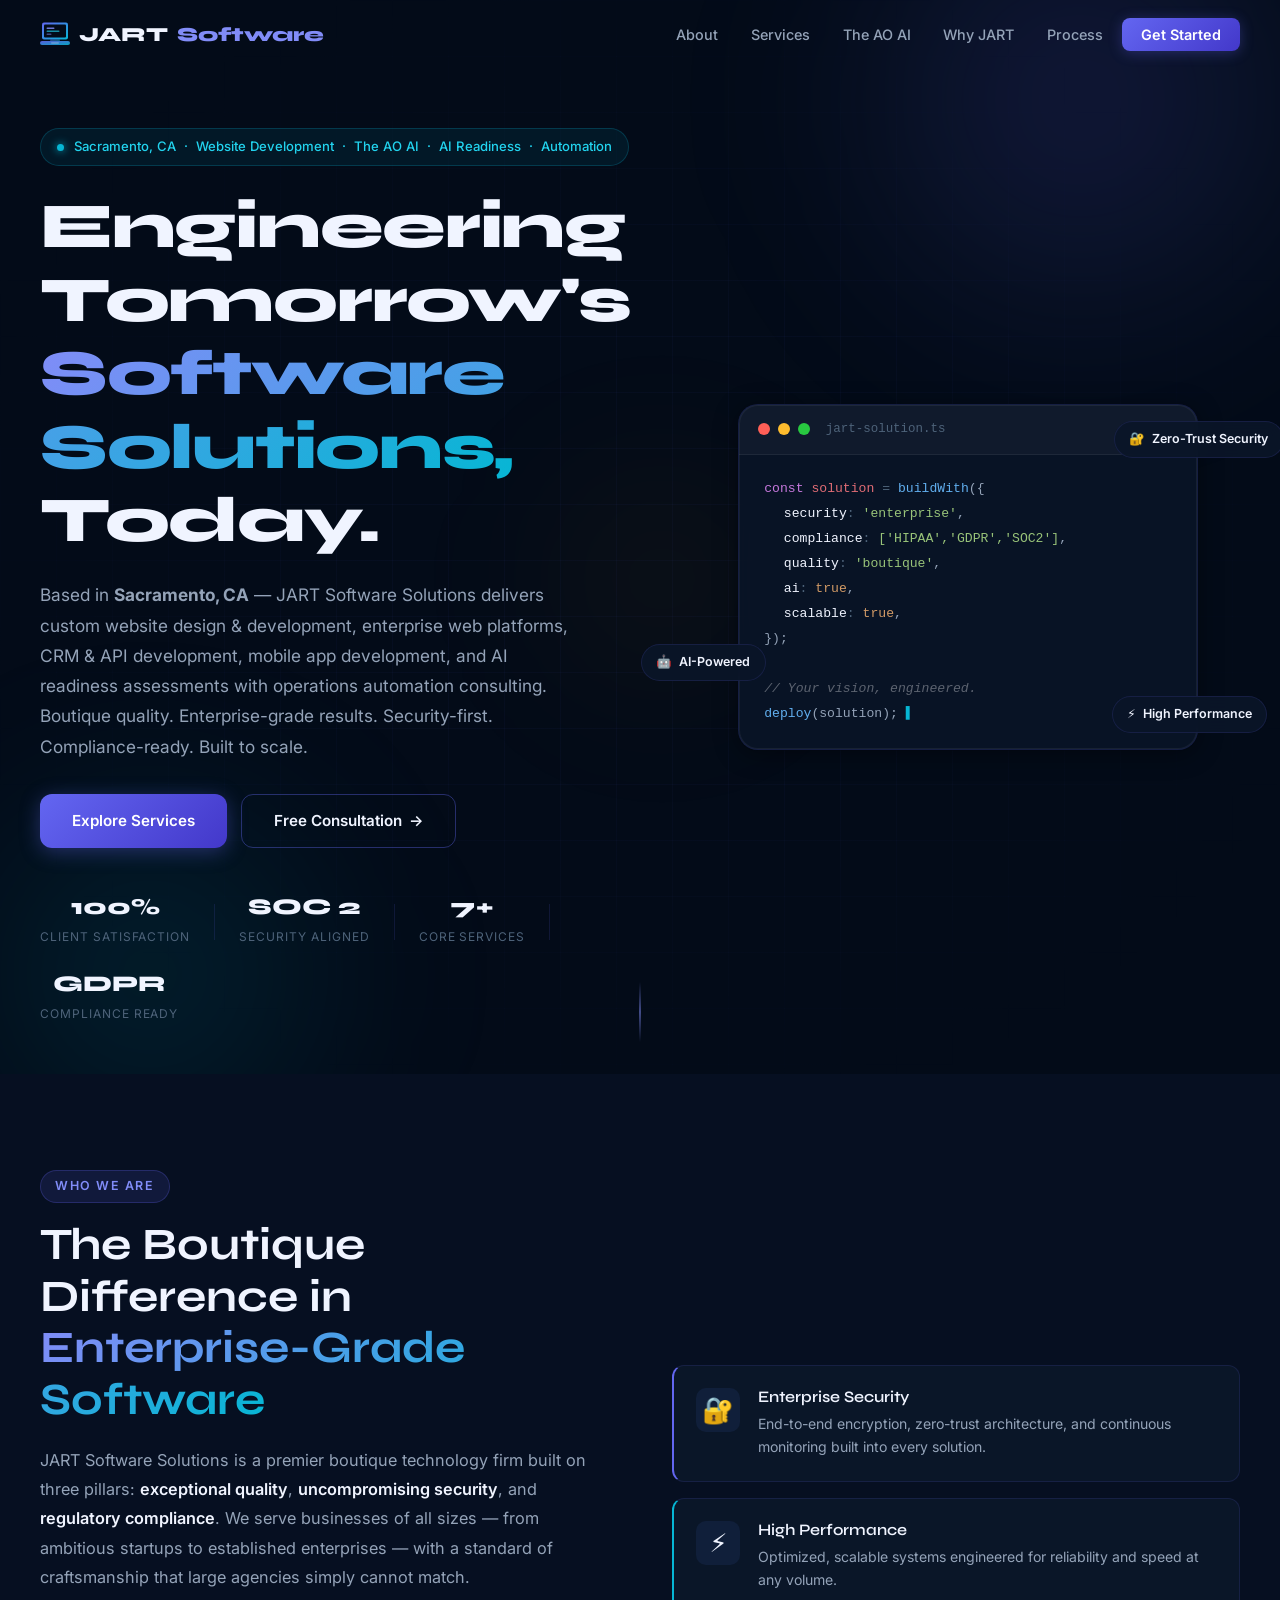
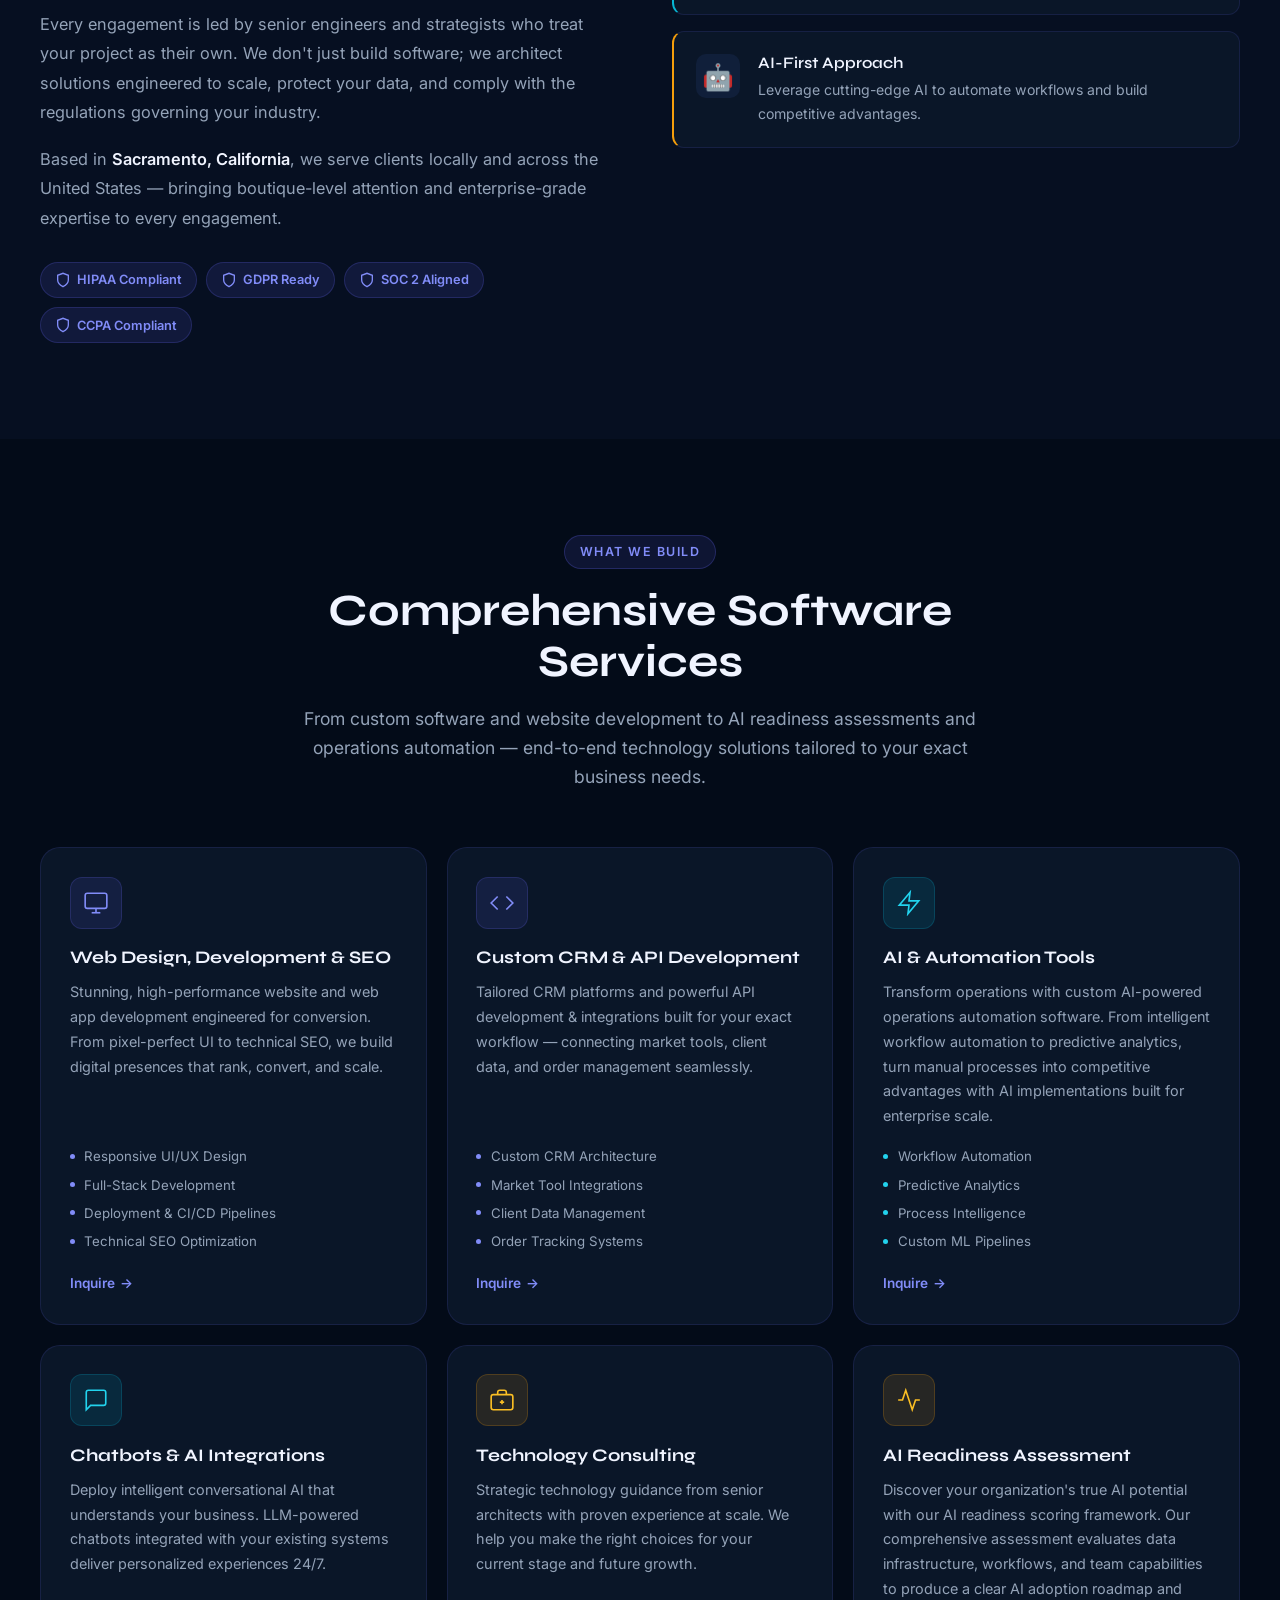
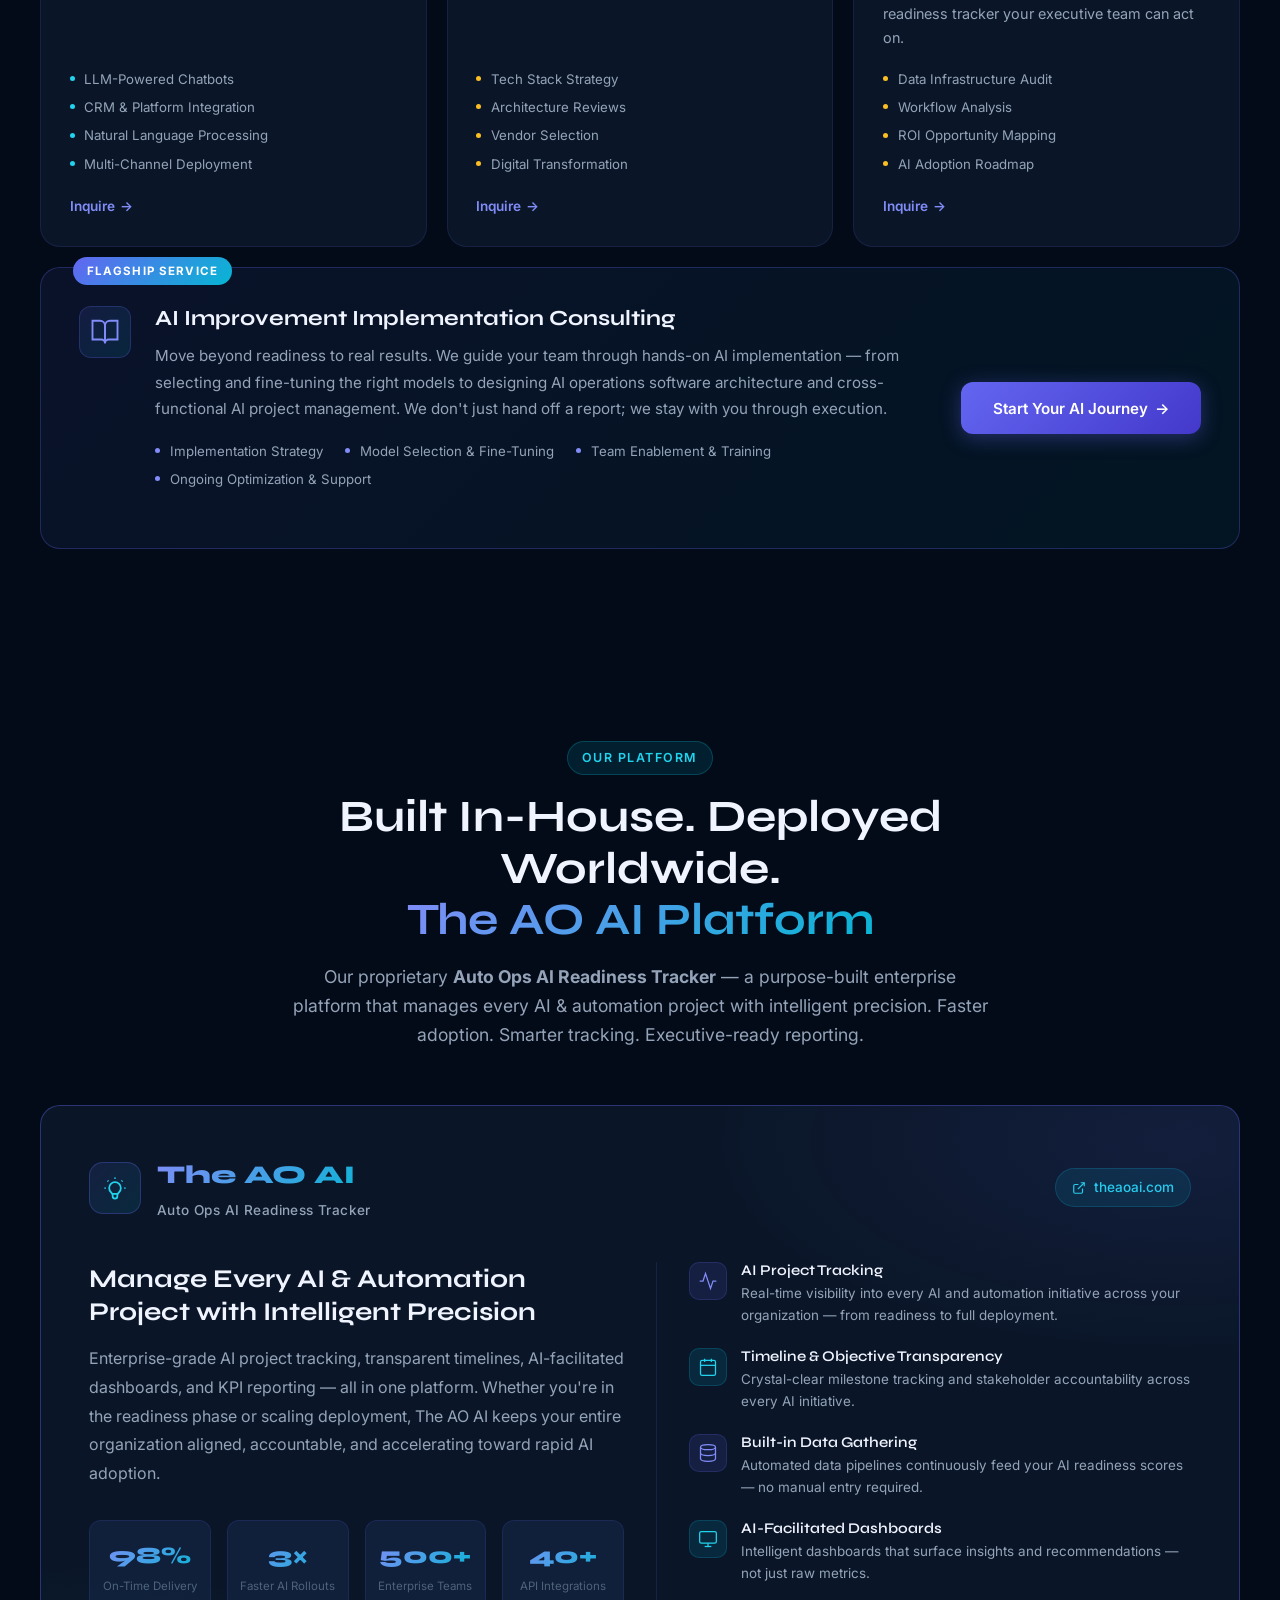
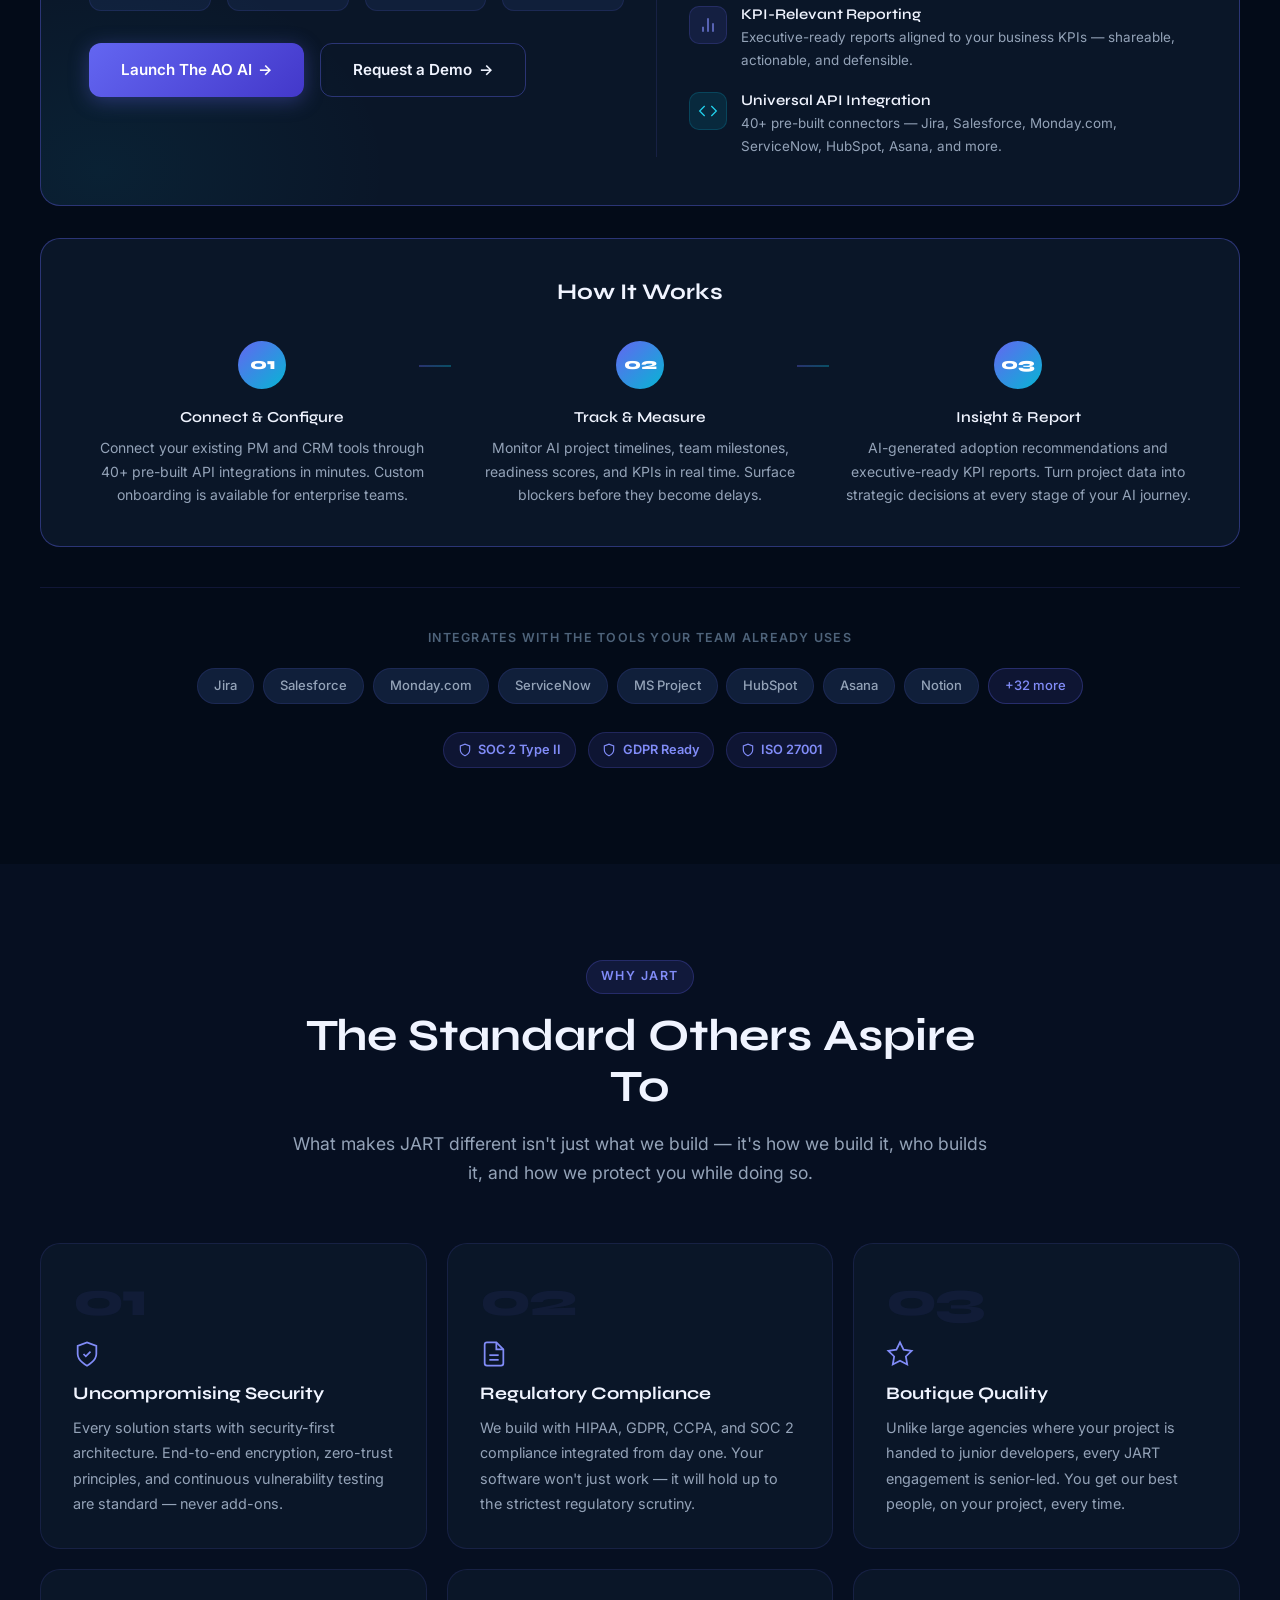
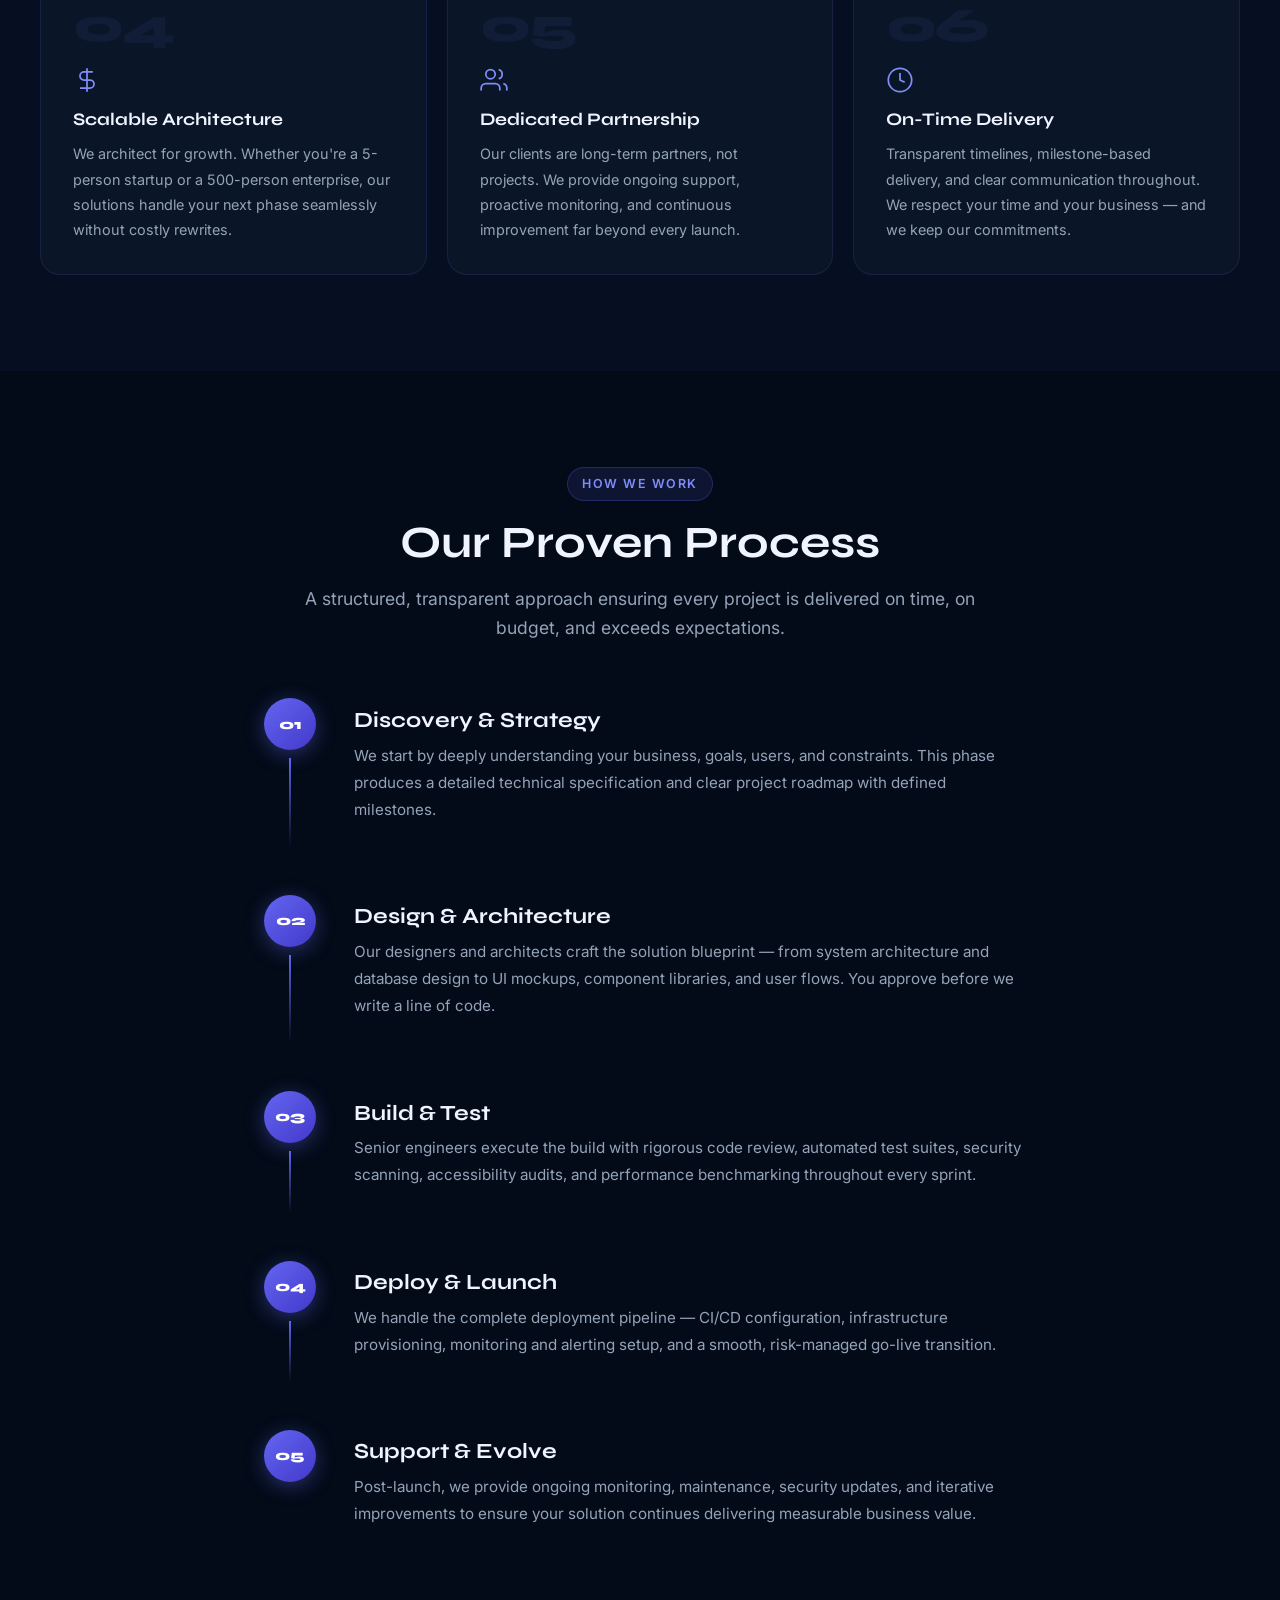
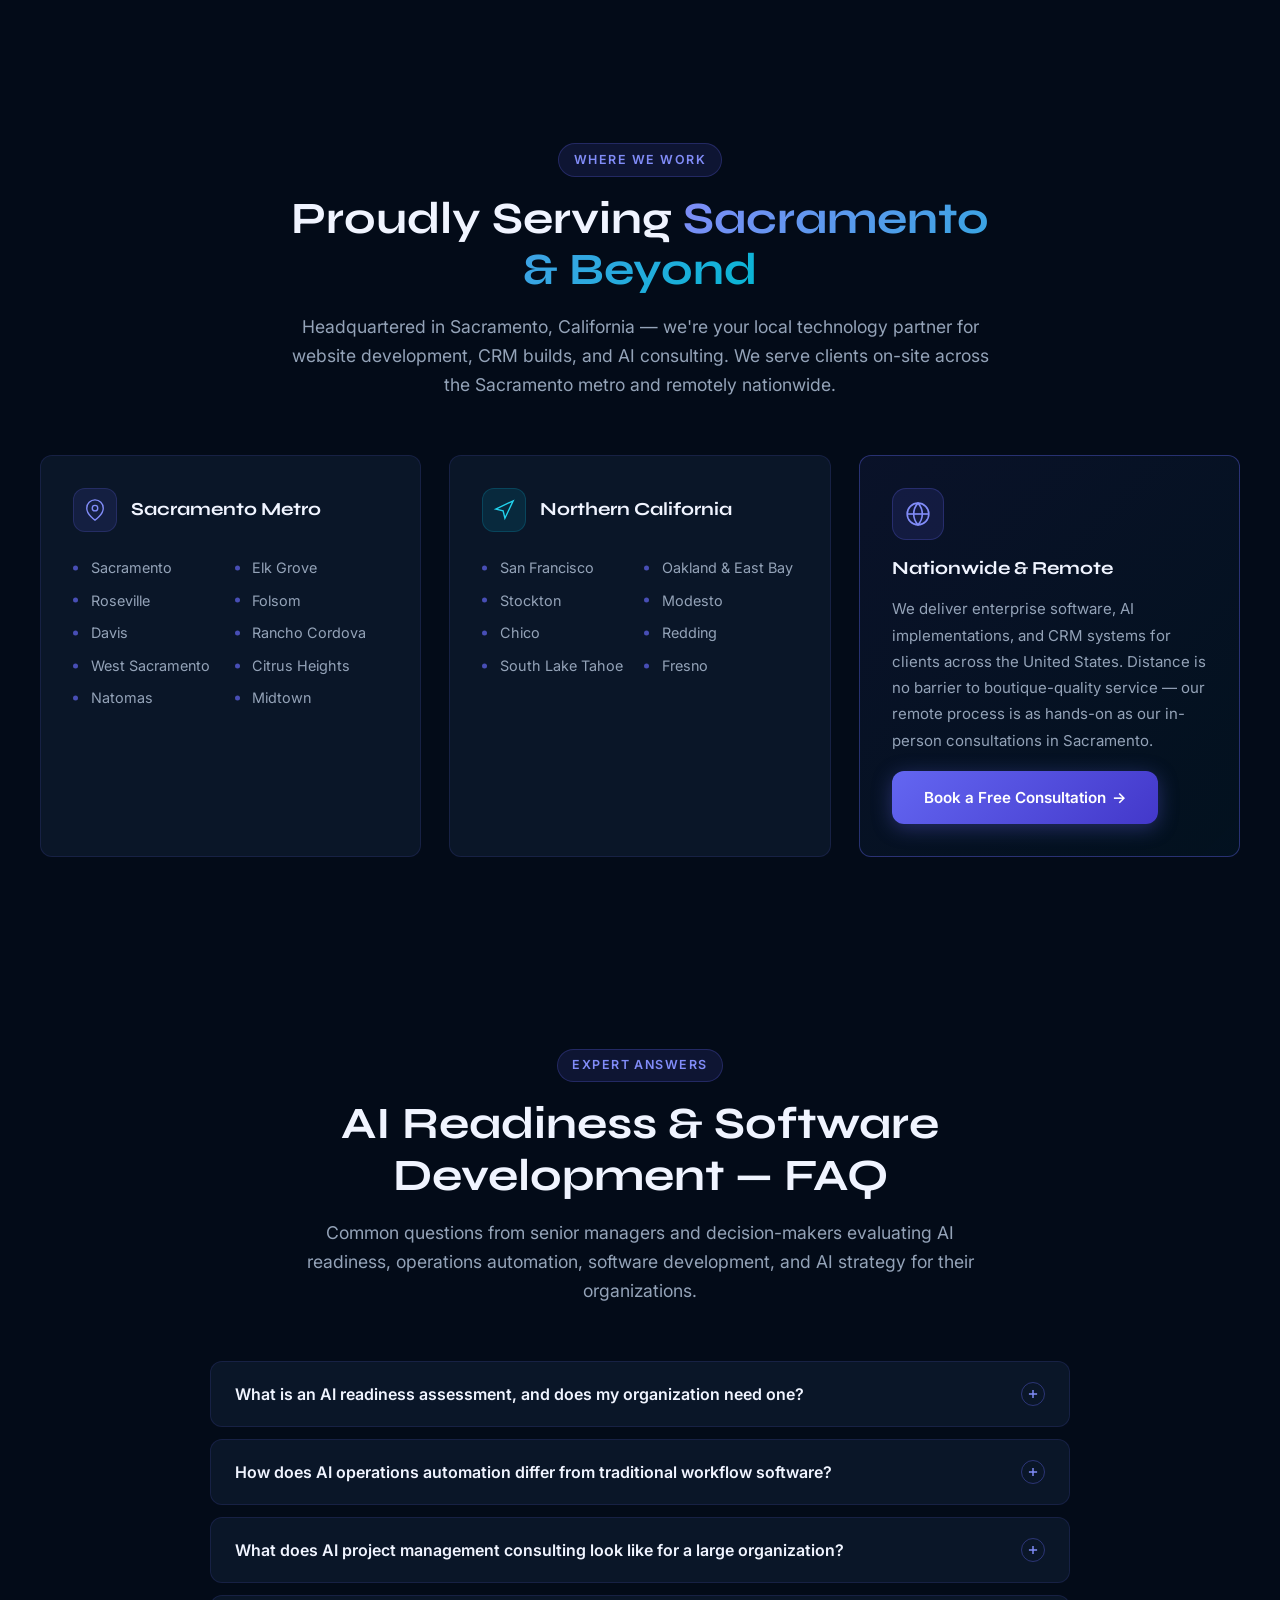
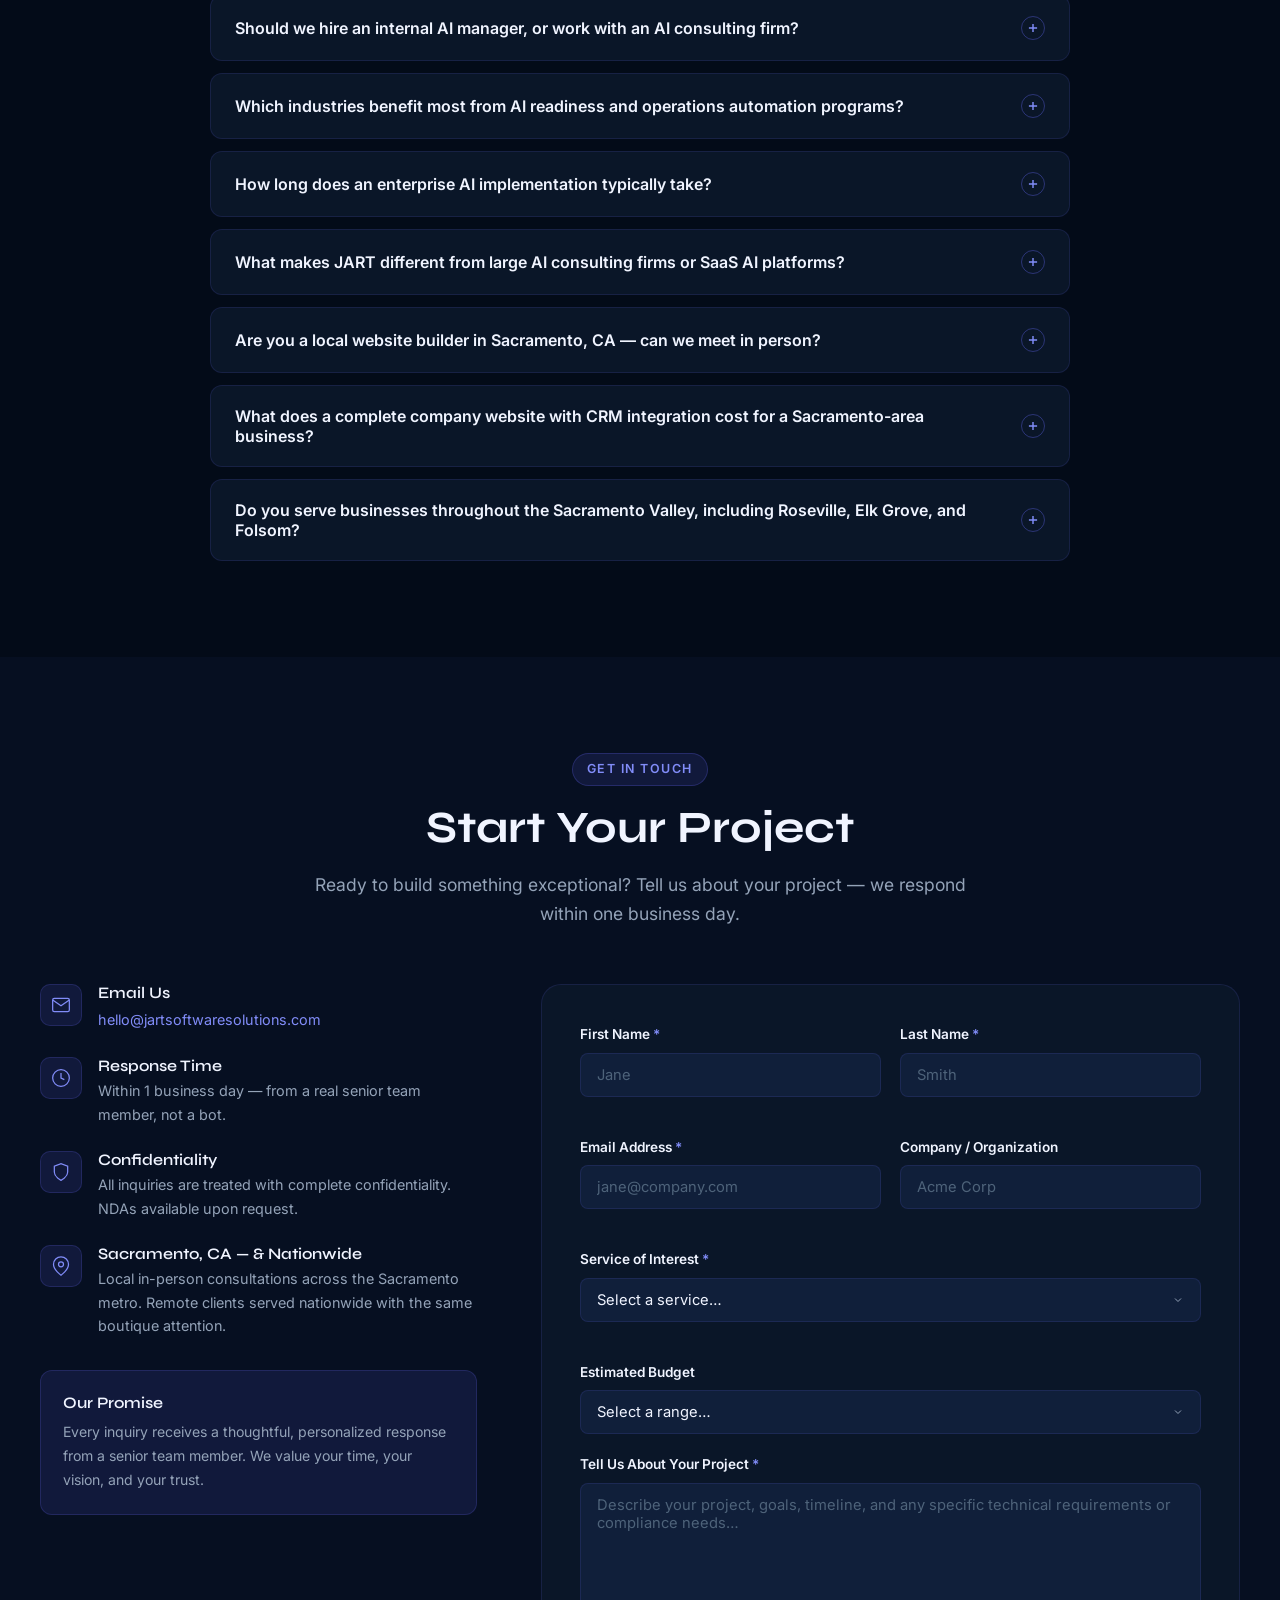
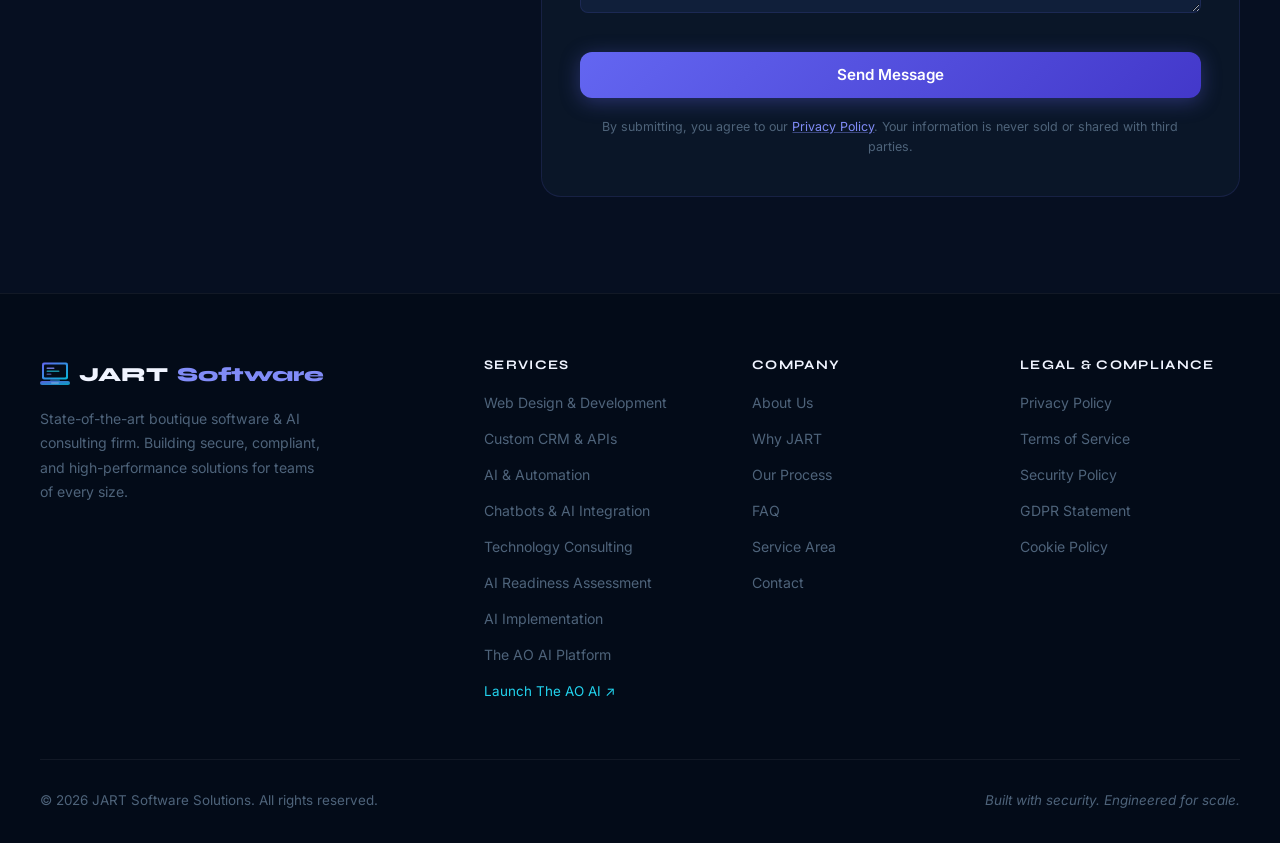
==== commit d2f15301: "Fix AO AI card: add scroll-reveal to features, improve contrast & clarity, visual dividers, stat hov" ====
--- a/index.html
+++ b/index.html
@@ -600,7 +600,7 @@
             <div class="aoai__right">
               <div class="aoai__features" aria-label="Platform features">
 
-                <div class="aoai__feature">
+                <div class="aoai__feature reveal">
                   <div class="aoai__feature-icon" aria-hidden="true">
                     <svg width="20" height="20" viewBox="0 0 24 24" fill="none" stroke="currentColor" stroke-width="1.5"><polyline points="22 12 18 12 15 21 9 3 6 12 2 12"/></svg>
                   </div>
@@ -610,8 +610,8 @@
                   </div>
                 </div>
 
-                <div class="aoai__feature">
-                  <div class="aoai__feature-icon" aria-hidden="true">
+                <div class="aoai__feature reveal">
+                  <div class="aoai__feature-icon aoai__feature-icon--cyan" aria-hidden="true">
                     <svg width="20" height="20" viewBox="0 0 24 24" fill="none" stroke="currentColor" stroke-width="1.5"><rect x="3" y="4" width="18" height="18" rx="2" ry="2"/><line x1="16" y1="2" x2="16" y2="6"/><line x1="8" y1="2" x2="8" y2="6"/><line x1="3" y1="10" x2="21" y2="10"/></svg>
                   </div>
                   <div>
@@ -620,7 +620,7 @@
                   </div>
                 </div>
 
-                <div class="aoai__feature">
+                <div class="aoai__feature reveal">
                   <div class="aoai__feature-icon" aria-hidden="true">
                     <svg width="20" height="20" viewBox="0 0 24 24" fill="none" stroke="currentColor" stroke-width="1.5"><ellipse cx="12" cy="5" rx="9" ry="3"/><path d="M21 12c0 1.66-4 3-9 3s-9-1.34-9-3"/><path d="M3 5v14c0 1.66 4 3 9 3s9-1.34 9-3V5"/></svg>
                   </div>
@@ -630,8 +630,8 @@
                   </div>
                 </div>
 
-                <div class="aoai__feature">
-                  <div class="aoai__feature-icon" aria-hidden="true">
+                <div class="aoai__feature reveal">
+                  <div class="aoai__feature-icon aoai__feature-icon--cyan" aria-hidden="true">
                     <svg width="20" height="20" viewBox="0 0 24 24" fill="none" stroke="currentColor" stroke-width="1.5"><rect x="2" y="3" width="20" height="14" rx="2"/><line x1="8" y1="21" x2="16" y2="21"/><line x1="12" y1="17" x2="12" y2="21"/></svg>
                   </div>
                   <div>
@@ -640,7 +640,7 @@
                   </div>
                 </div>
 
-                <div class="aoai__feature">
+                <div class="aoai__feature reveal">
                   <div class="aoai__feature-icon" aria-hidden="true">
                     <svg width="20" height="20" viewBox="0 0 24 24" fill="none" stroke="currentColor" stroke-width="1.5"><line x1="18" y1="20" x2="18" y2="10"/><line x1="12" y1="20" x2="12" y2="4"/><line x1="6" y1="20" x2="6" y2="14"/></svg>
                   </div>
@@ -650,8 +650,8 @@
                   </div>
                 </div>
 
-                <div class="aoai__feature">
-                  <div class="aoai__feature-icon" aria-hidden="true">
+                <div class="aoai__feature reveal">
+                  <div class="aoai__feature-icon aoai__feature-icon--cyan" aria-hidden="true">
                     <svg width="20" height="20" viewBox="0 0 24 24" fill="none" stroke="currentColor" stroke-width="1.5"><polyline points="16 18 22 12 16 6"/><polyline points="8 6 2 12 8 18"/></svg>
                   </div>
                   <div>
--- a/css/styles.css
+++ b/css/styles.css
@@ -1169,7 +1169,7 @@
 .aoai__brand-name {
   display: block;
   font-family: 'Syne', sans-serif;
-  font-size: 1.3rem;
+  font-size: 1.6rem;
   font-weight: 800;
   background: linear-gradient(135deg, var(--indigo-light), var(--cyan));
   -webkit-background-clip: text;
@@ -1178,11 +1178,11 @@
 }
 .aoai__brand-sub {
   display: block;
-  font-size: 0.775rem;
-  color: var(--text-muted);
+  font-size: 0.85rem;
+  color: var(--text-secondary);
   font-weight: 500;
   letter-spacing: 0.03em;
-  margin-top: 0.15rem;
+  margin-top: 0.2rem;
 }
 .aoai__external-link {
   display: inline-flex;
@@ -1201,10 +1201,11 @@
 .aoai__card-body {
   display: grid;
   grid-template-columns: 1fr 1fr;
-  gap: 3rem;
+  gap: 2rem;
   align-items: start;
 }
-.aoai__headline { font-size: clamp(1.15rem, 2vw, 1.45rem); margin-bottom: 1rem; line-height: 1.3; }
+.aoai__right { border-left: 1px solid var(--border); padding-left: 2rem; }
+.aoai__headline { font-size: clamp(1.2rem, 2.2vw, 1.6rem); font-weight: 700; margin-bottom: 1rem; line-height: 1.3; }
 .aoai__body { color: var(--text-secondary); line-height: 1.8; margin-bottom: 2rem; }
 .aoai__stats {
   display: grid;
@@ -1218,7 +1219,9 @@
   background: var(--bg-elevated);
   border: 1px solid var(--border);
   border-radius: var(--radius);
-}
+  transition: border-color var(--transition), box-shadow var(--transition);
+}
+.aoai__stat:hover { border-color: rgba(99,102,241,0.35); box-shadow: 0 0 16px rgba(99,102,241,0.1); }
 .aoai__stat-value {
   display: block;
   font-family: 'Syne', sans-serif;
@@ -1242,17 +1245,22 @@
   color: var(--indigo-light);
   flex-shrink: 0;
 }
-.aoai__feature h4 { font-size: 0.875rem; margin-bottom: 0.2rem; }
-.aoai__feature p  { font-size: 0.82rem; color: var(--text-muted); line-height: 1.6; }
+.aoai__feature h4 { font-size: 0.925rem; margin-bottom: 0.2rem; }
+.aoai__feature p  { font-size: 0.84rem; color: var(--text-secondary); line-height: 1.65; }
+.aoai__feature-icon--cyan {
+  background: var(--cyan-dim);
+  border-color: rgba(6,182,212,0.2);
+  color: var(--cyan-light);
+}
 /* How It Works */
 .aoai__how {
   margin-top: 2rem;
-  background: var(--bg-secondary);
-  border: 1px solid var(--border);
+  background: var(--bg-card);
+  border: 1px solid var(--border-hover);
   border-radius: var(--radius-lg);
   padding: 2.5rem 3rem;
 }
-.aoai__how-title { text-align: center; margin-bottom: 2.25rem; font-size: 1.25rem; }
+.aoai__how-title { text-align: center; margin-bottom: 2.25rem; font-size: 1.4rem; font-weight: 700; }
 .aoai__how-steps { display: grid; grid-template-columns: repeat(3, 1fr); gap: 2rem; }
 .aoai__how-step { text-align: center; position: relative; }
 .aoai__how-num {
@@ -1276,7 +1284,7 @@
 .aoai__how-step h4 { margin-bottom: 0.65rem; font-size: 0.95rem; }
 .aoai__how-step p  { font-size: 0.875rem; color: var(--text-secondary); line-height: 1.65; }
 /* Integrations */
-.aoai__integrations { margin-top: 2.5rem; text-align: center; }
+.aoai__integrations { margin-top: 2.5rem; padding-top: 2.5rem; border-top: 1px solid var(--border); text-align: center; }
 .aoai__integrations-label {
   font-size: 0.78rem;
   color: var(--text-muted);
@@ -1306,6 +1314,7 @@
 @media (max-width: 1024px) {
   .aoai__card-body { grid-template-columns: 1fr; gap: 2rem; }
   .aoai__stats     { grid-template-columns: repeat(2, 1fr); }
+  .aoai__right     { border-left: none; padding-left: 0; border-top: 1px solid var(--border); padding-top: 2rem; }
 }
 @media (max-width: 768px) {
   .aoai__card { padding: 1.75rem; }
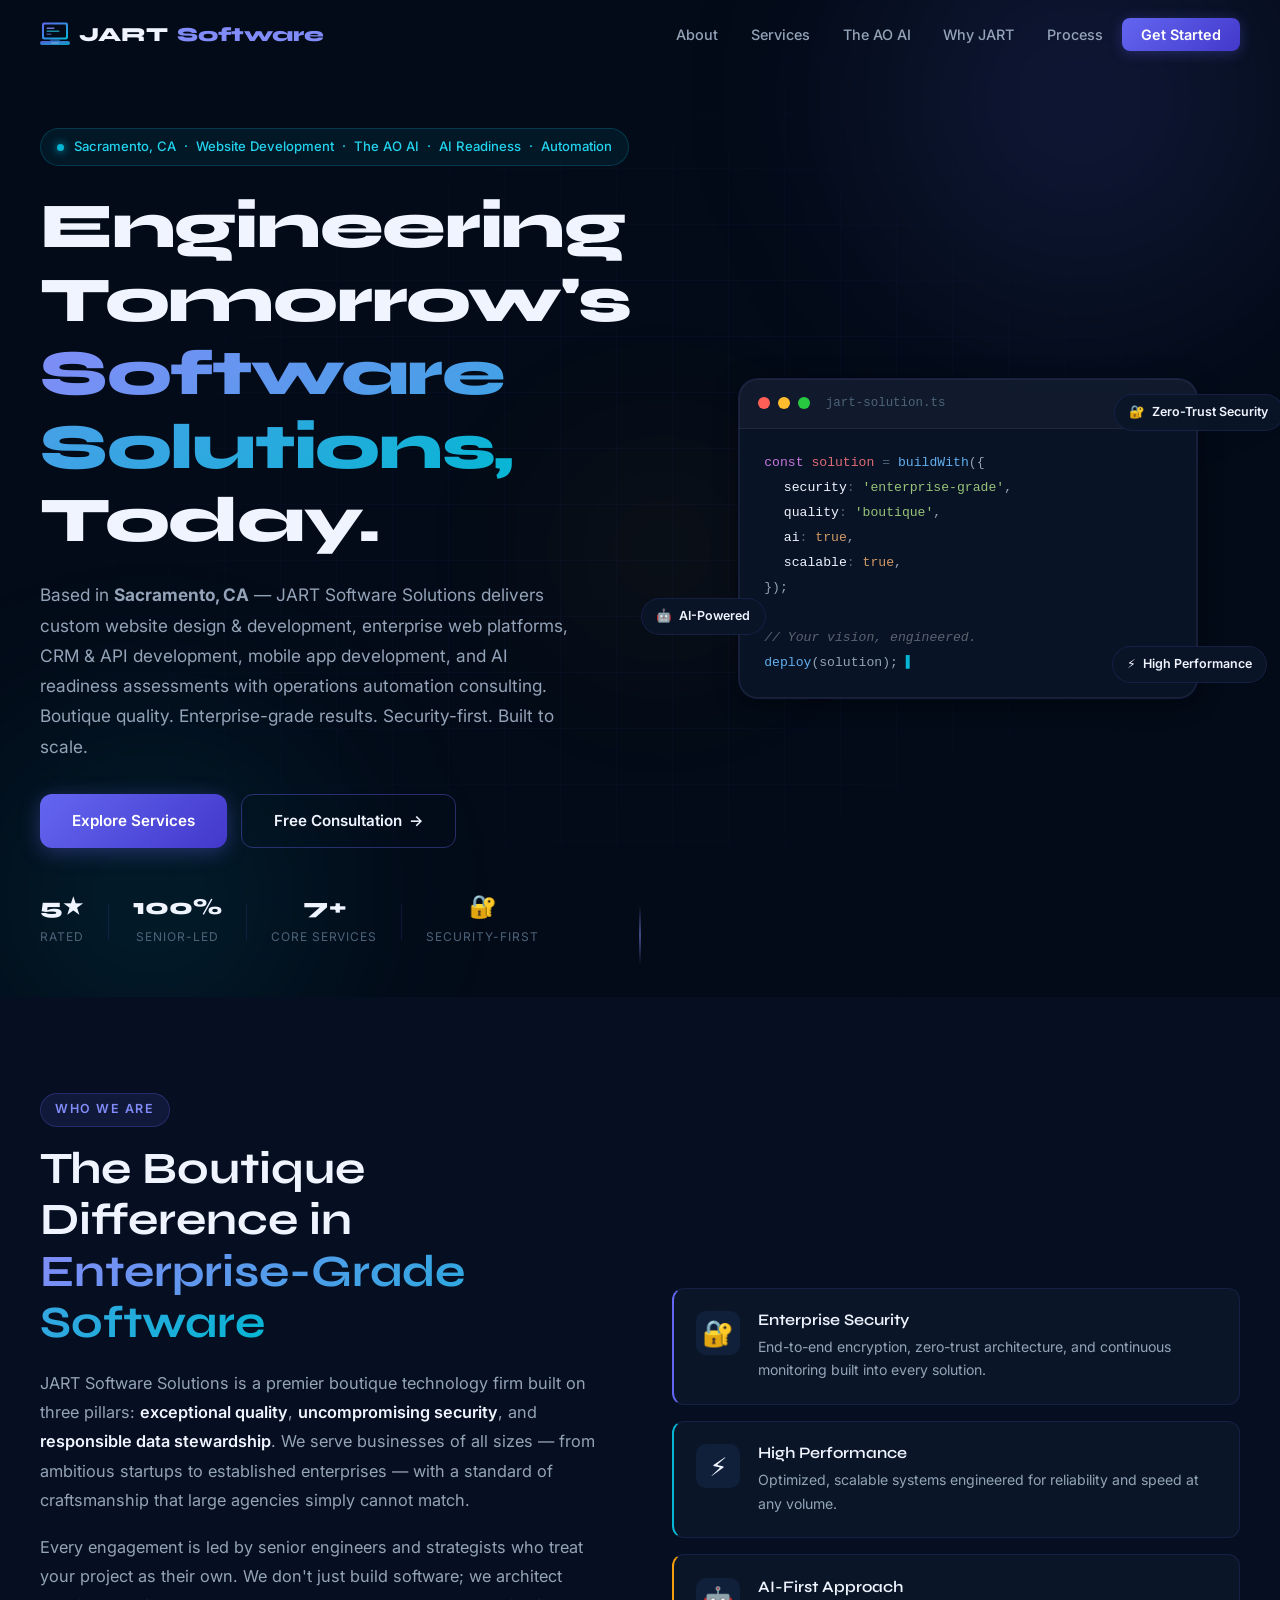
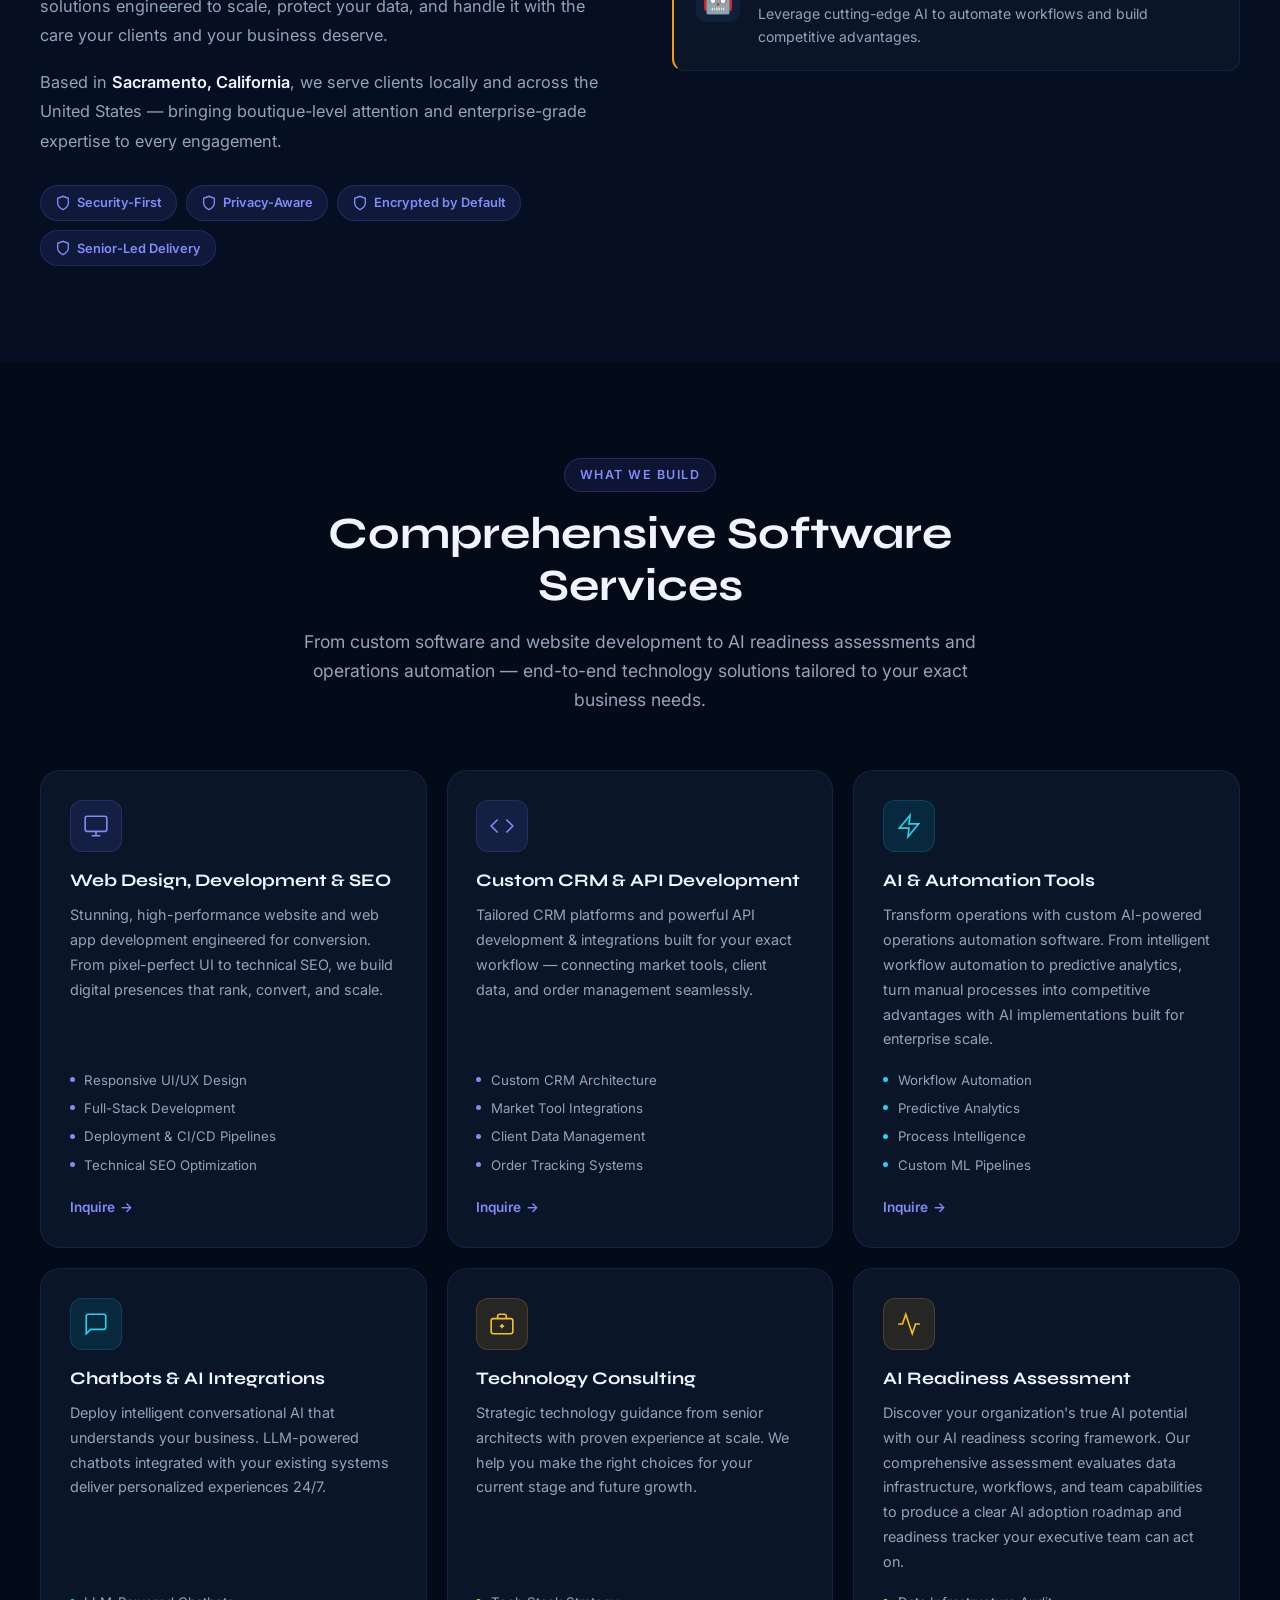
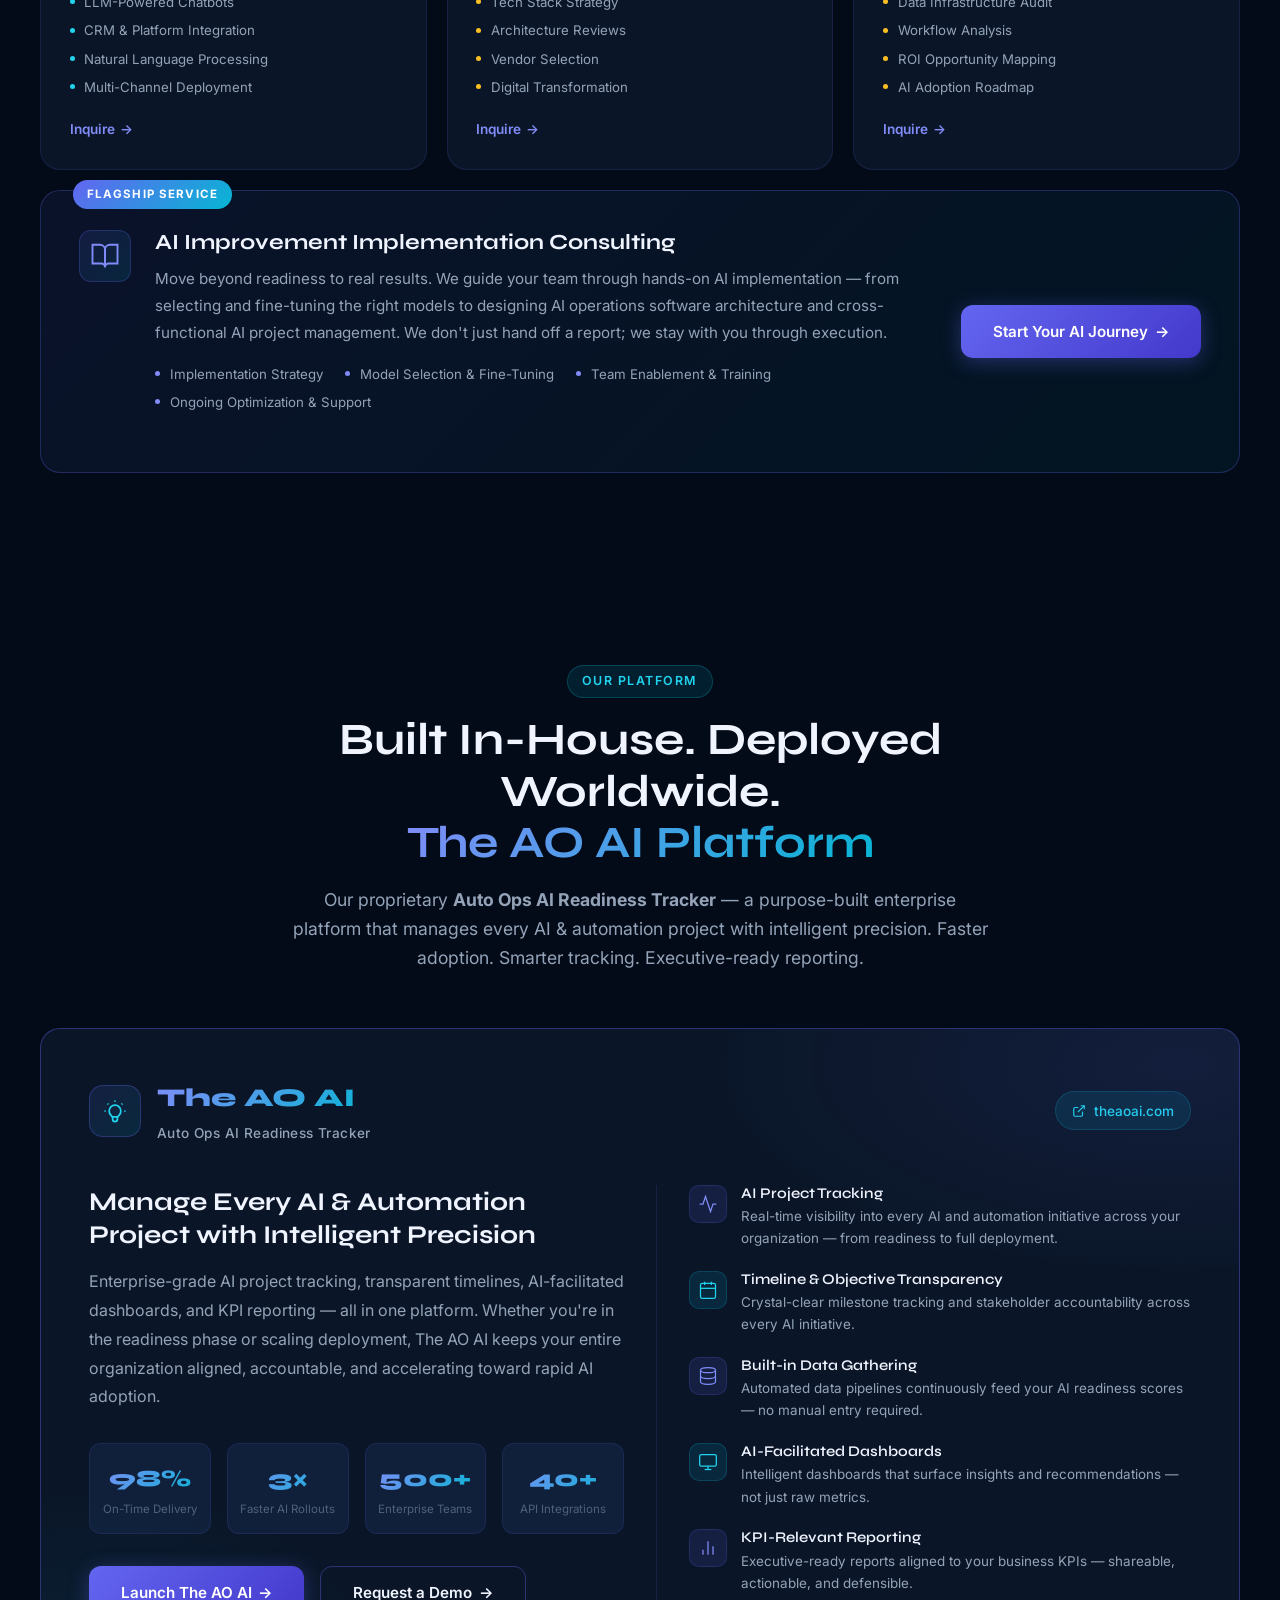
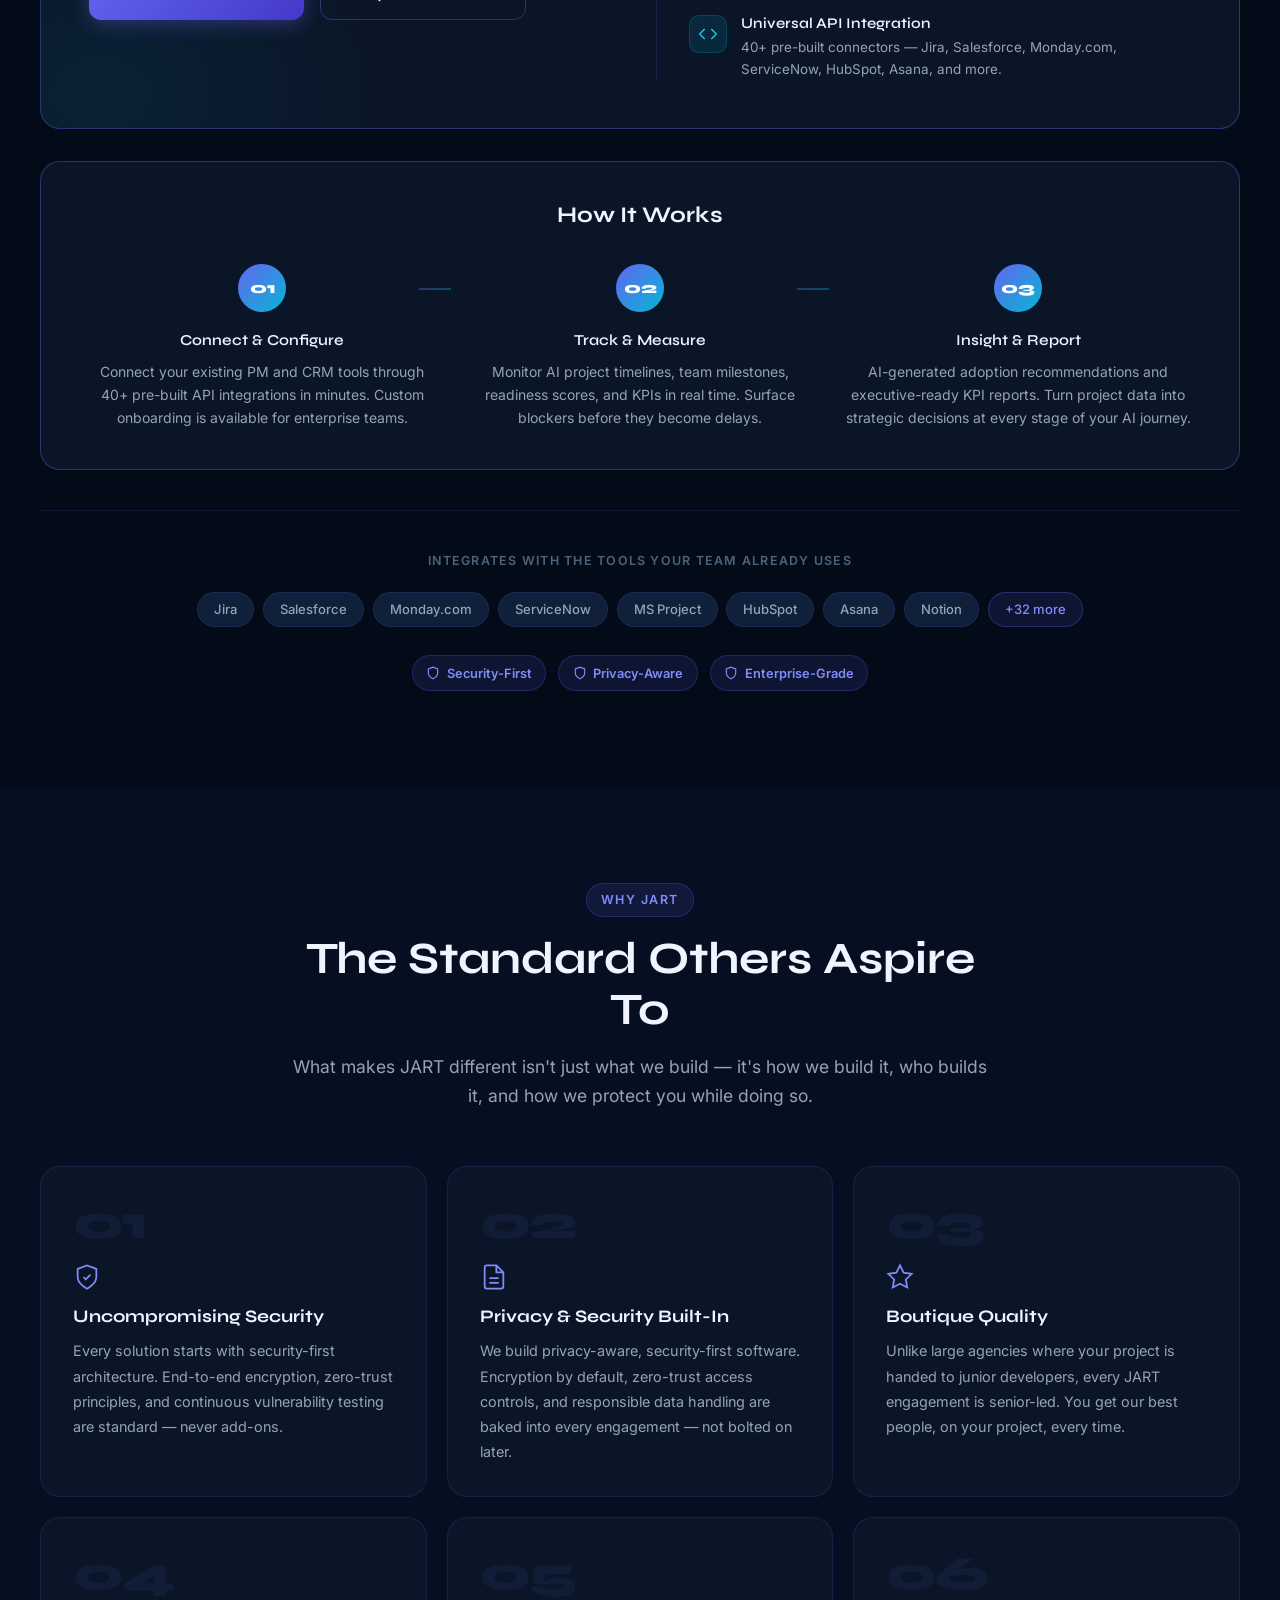
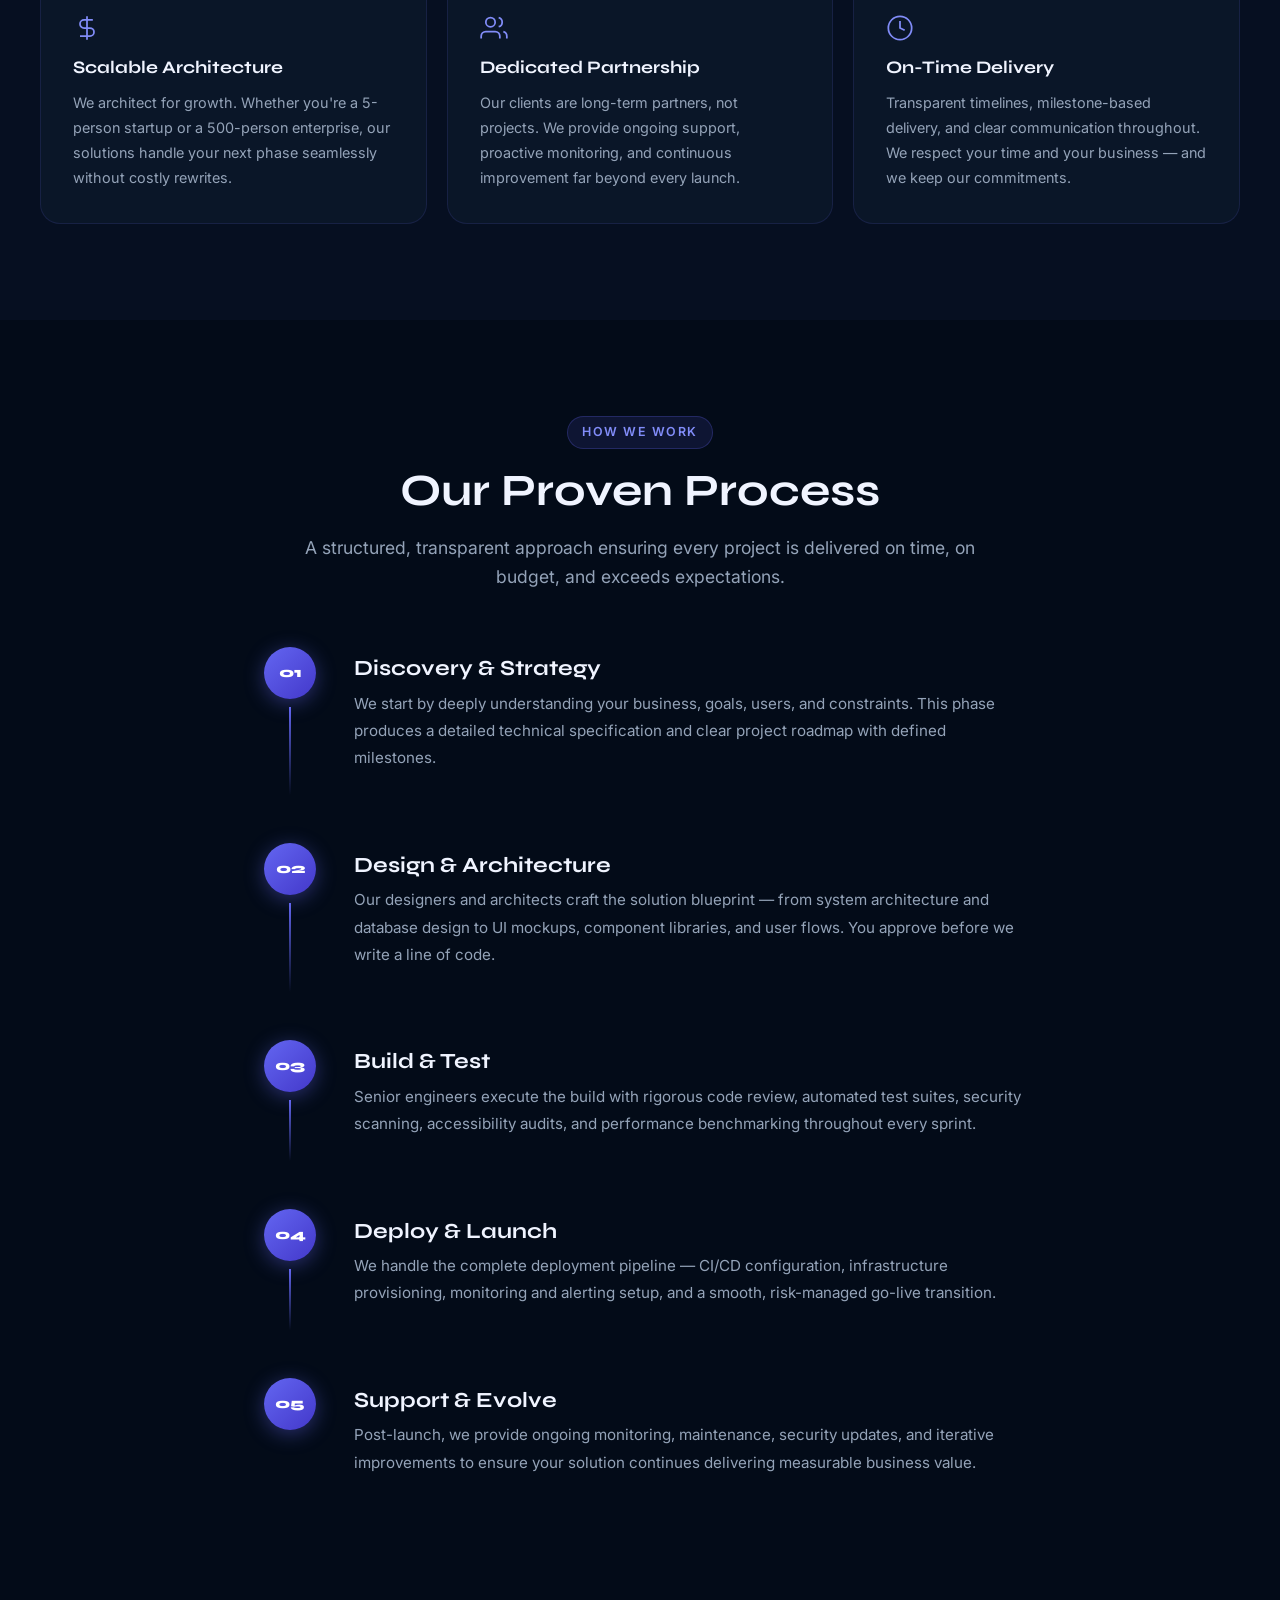
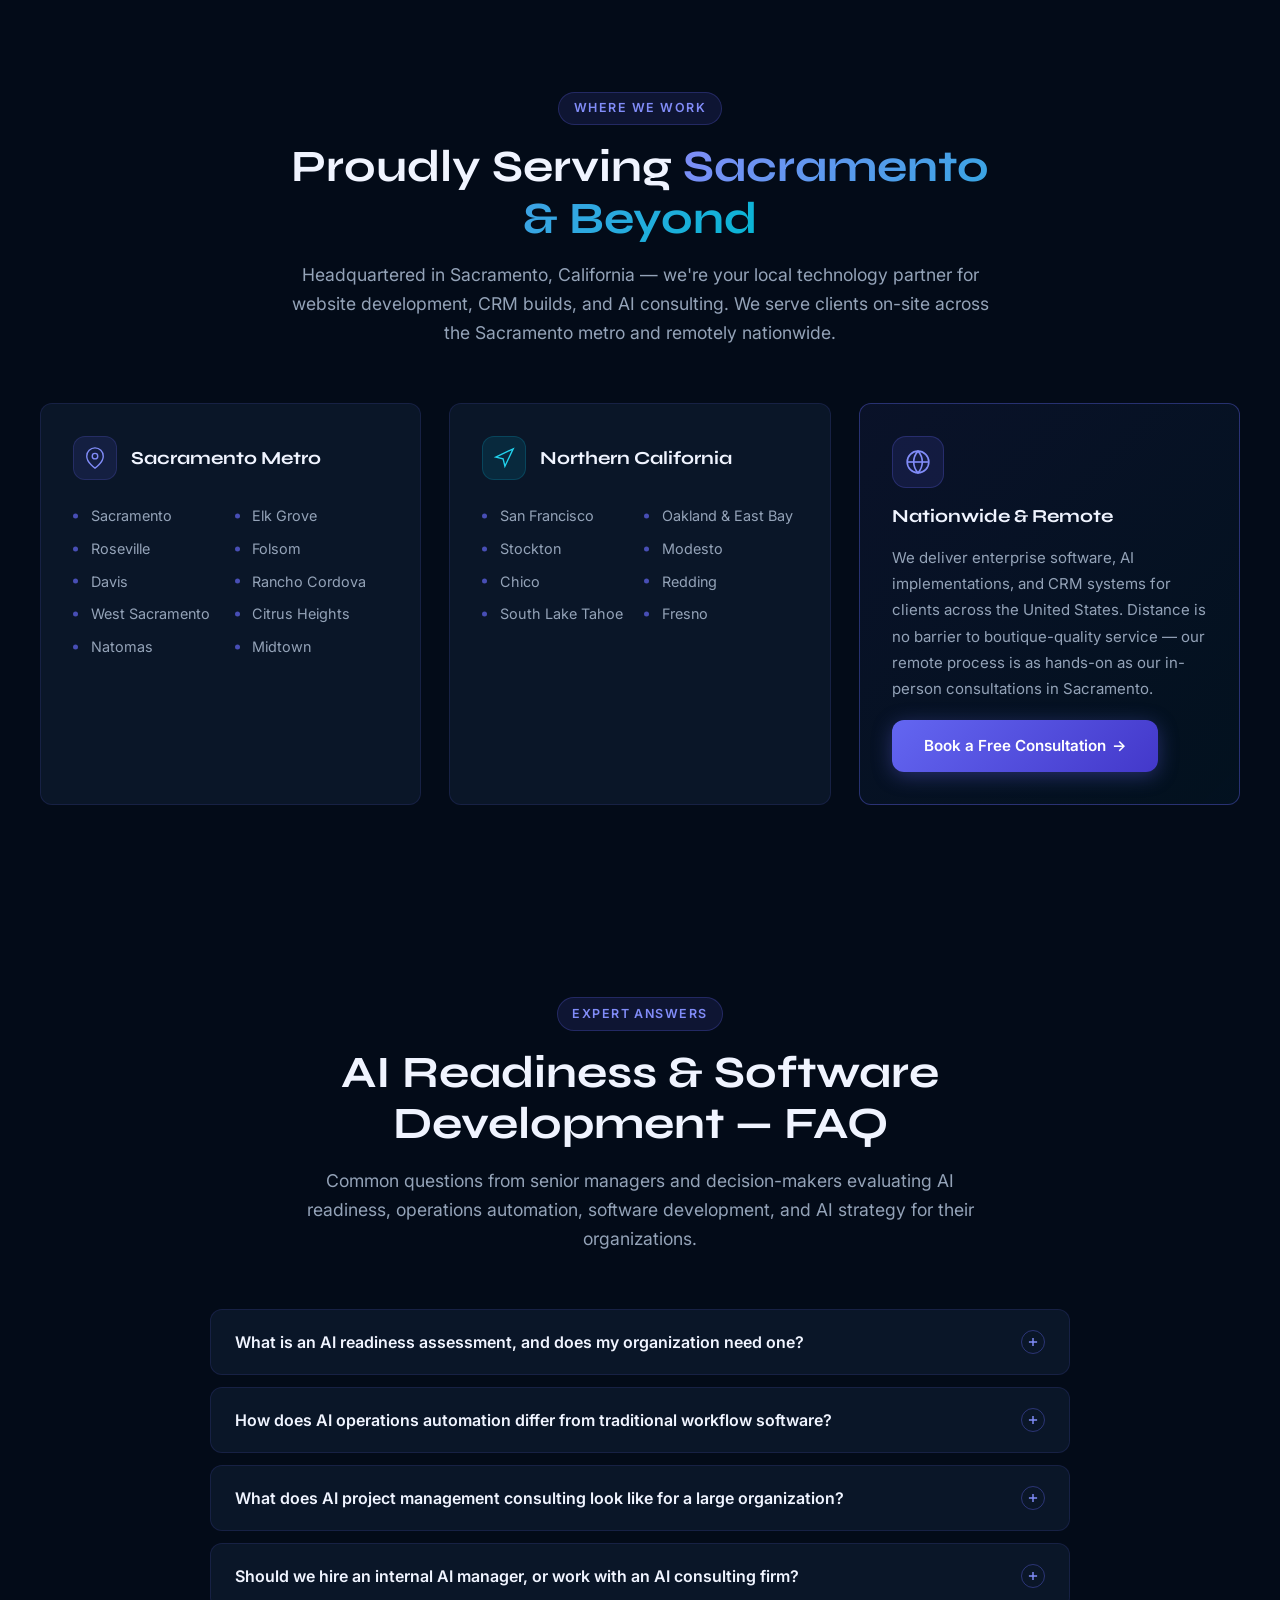
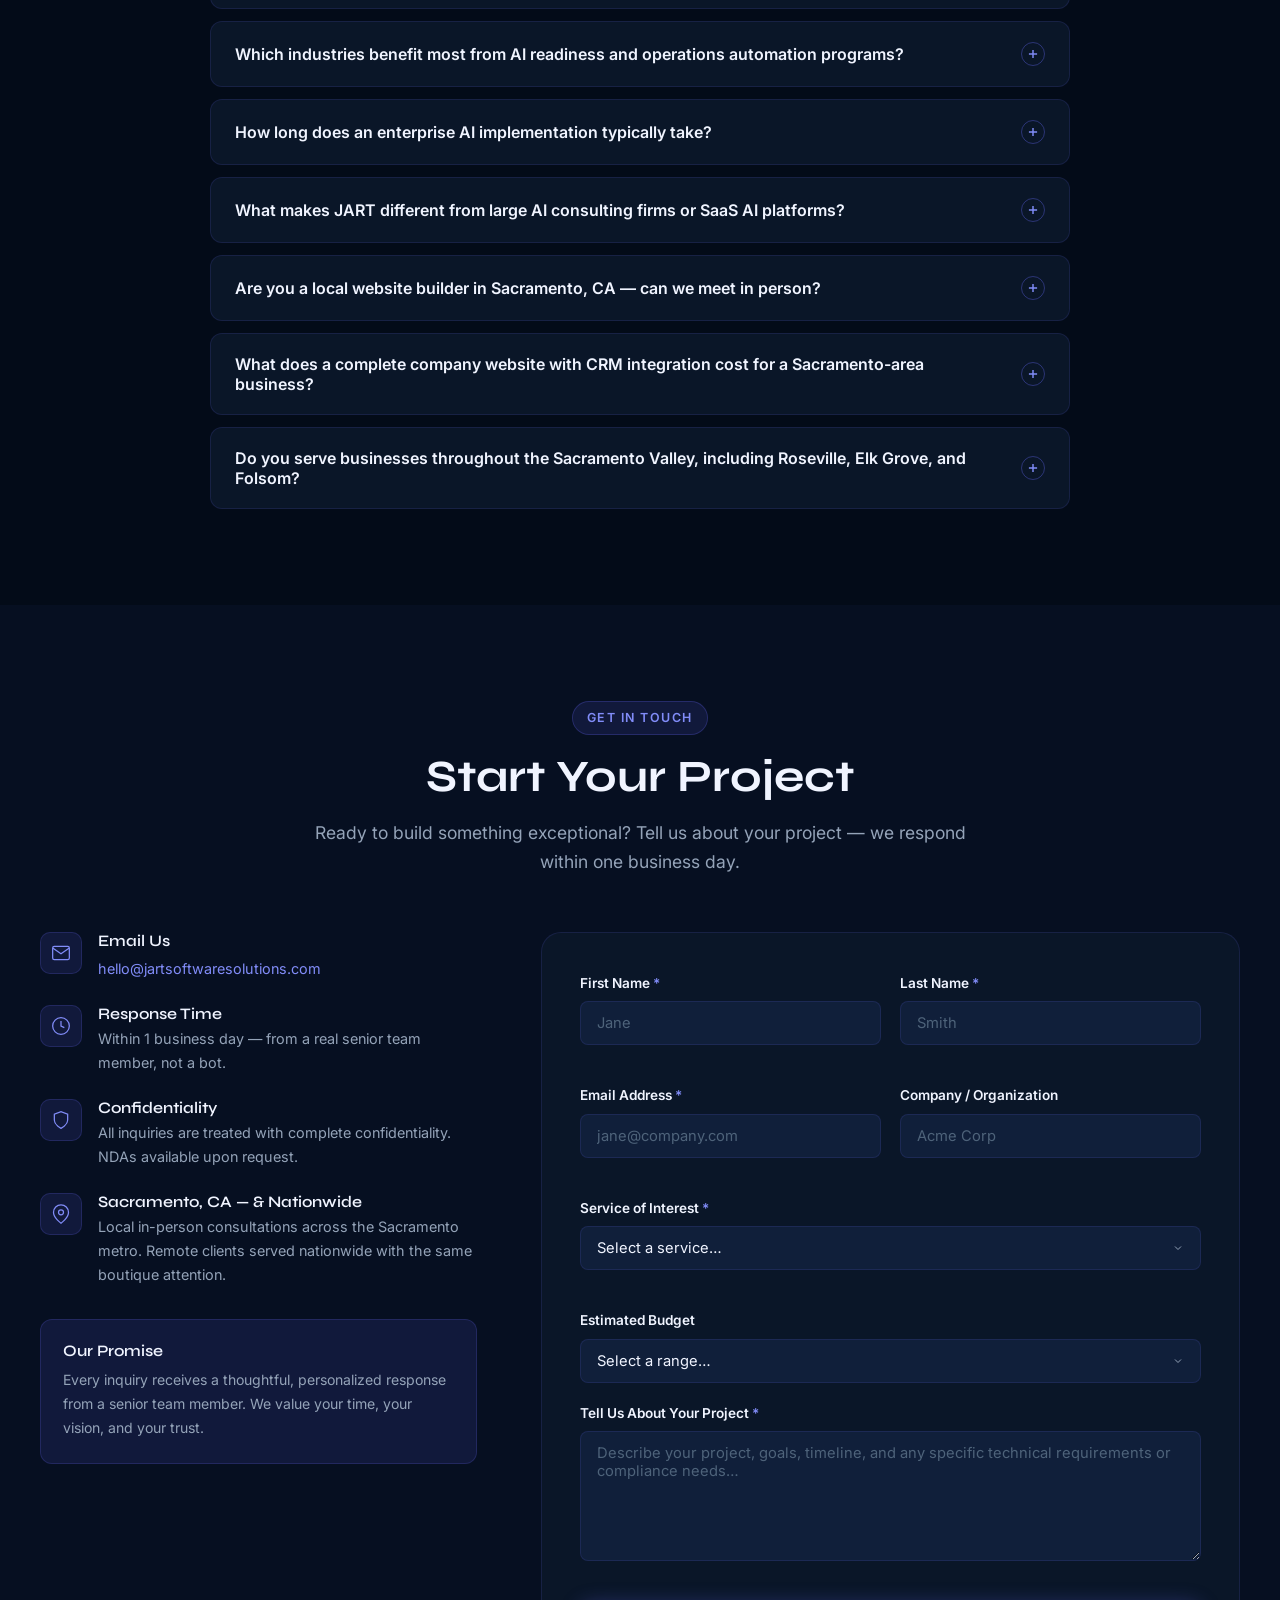
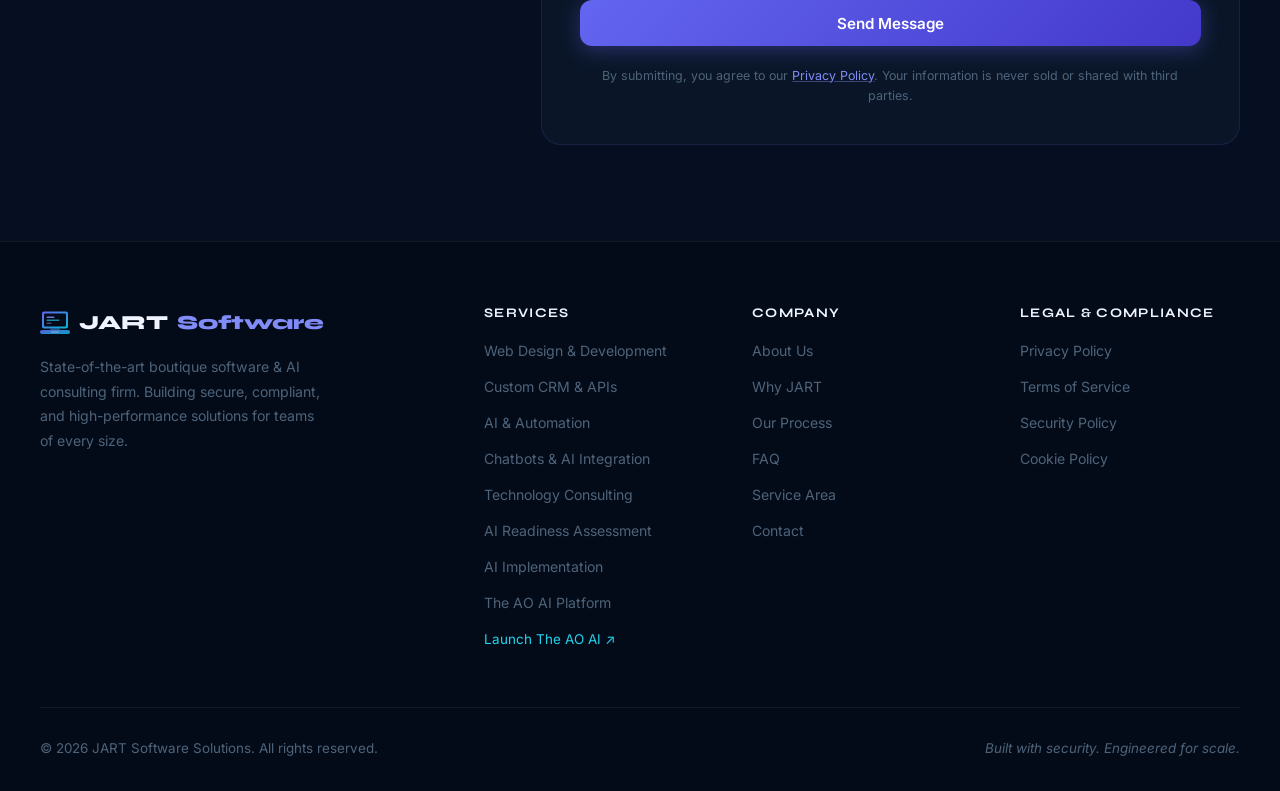
==== commit 97f8c419: "commit to main" ====
--- a/index.html
+++ b/index.html
@@ -254,7 +254,7 @@
           </h1>
 
           <p class="hero__subtitle">
-            Based in <strong>Sacramento, CA</strong> — JART Software Solutions delivers custom website design &amp; development, enterprise web platforms, CRM &amp; API development, mobile app development, and AI readiness assessments with operations automation consulting. Boutique quality. Enterprise-grade results. Security-first. Compliance-ready. Built to scale.
+            Based in <strong>Sacramento, CA</strong> — JART Software Solutions delivers custom website design &amp; development, enterprise web platforms, CRM &amp; API development, mobile app development, and AI readiness assessments with operations automation consulting. Boutique quality. Enterprise-grade results. Security-first. Built to scale.
           </p>
 
           <div class="hero__ctas">
@@ -264,13 +264,13 @@
 
           <div class="hero__stats" aria-label="Key statistics">
             <div class="hero__stat">
-              <span class="hero__stat-value">100%</span>
-              <span class="hero__stat-label">Client Satisfaction</span>
+              <span class="hero__stat-value">5&#9733;</span>
+              <span class="hero__stat-label">Rated</span>
             </div>
             <div class="hero__stat-divider" aria-hidden="true"></div>
             <div class="hero__stat">
-              <span class="hero__stat-value">SOC 2</span>
-              <span class="hero__stat-label">Security Aligned</span>
+              <span class="hero__stat-value">100%</span>
+              <span class="hero__stat-label">Senior-Led</span>
             </div>
             <div class="hero__stat-divider" aria-hidden="true"></div>
             <div class="hero__stat">
@@ -279,8 +279,8 @@
             </div>
             <div class="hero__stat-divider" aria-hidden="true"></div>
             <div class="hero__stat">
-              <span class="hero__stat-value">GDPR</span>
-              <span class="hero__stat-label">Compliance Ready</span>
+              <span class="hero__stat-value">🔐</span>
+              <span class="hero__stat-label">Security-First</span>
             </div>
           </div>
         </div>
@@ -295,8 +295,7 @@
             </div>
             <div class="terminal__body">
               <div class="terminal__line"><span class="t-keyword">const</span> <span class="t-var">solution</span> <span class="t-op">=</span> <span class="t-fn">buildWith</span>({</div>
-              <div class="terminal__line t-indent"><span class="t-key">security</span><span class="t-op">:</span> <span class="t-str">'enterprise'</span>,</div>
-              <div class="terminal__line t-indent"><span class="t-key">compliance</span><span class="t-op">:</span> <span class="t-str">['HIPAA','GDPR','SOC2']</span>,</div>
+              <div class="terminal__line t-indent"><span class="t-key">security</span><span class="t-op">:</span> <span class="t-str">'enterprise-grade'</span>,</div>
               <div class="terminal__line t-indent"><span class="t-key">quality</span><span class="t-op">:</span> <span class="t-str">'boutique'</span>,</div>
               <div class="terminal__line t-indent"><span class="t-key">ai</span><span class="t-op">:</span> <span class="t-bool">true</span>,</div>
               <div class="terminal__line t-indent"><span class="t-key">scalable</span><span class="t-op">:</span> <span class="t-bool">true</span>,</div>
@@ -337,35 +336,35 @@
             <p class="about__text">
               JART Software Solutions is a premier boutique technology firm built on three pillars:
               <strong>exceptional quality</strong>, <strong>uncompromising security</strong>, and
-              <strong>regulatory compliance</strong>. We serve businesses of all sizes — from ambitious
+              <strong>responsible data stewardship</strong>. We serve businesses of all sizes — from ambitious
               startups to established enterprises — with a standard of craftsmanship that large agencies
               simply cannot match.
             </p>
             <p class="about__text">
               Every engagement is led by senior engineers and strategists who treat your project as their
               own. We don't just build software; we architect solutions engineered to scale, protect your
-              data, and comply with the regulations governing your industry.
+              data, and handle it with the care your clients and your business deserve.
             </p>
             <p class="about__text">
               Based in <strong>Sacramento, California</strong>, we serve clients locally and across the United States — bringing boutique-level attention and enterprise-grade expertise to every engagement.
             </p>
 
-            <div class="about__compliance" aria-label="Compliance certifications">
+            <div class="about__compliance" aria-label="Security and quality attributes">
               <div class="compliance__badge">
                 <svg width="16" height="16" viewBox="0 0 24 24" fill="none" stroke="currentColor" stroke-width="2" aria-hidden="true"><path d="M12 22s8-4 8-10V5l-8-3-8 3v7c0 6 8 10 8 10z"/></svg>
-                HIPAA Compliant
+                Security-First
               </div>
               <div class="compliance__badge">
                 <svg width="16" height="16" viewBox="0 0 24 24" fill="none" stroke="currentColor" stroke-width="2" aria-hidden="true"><path d="M12 22s8-4 8-10V5l-8-3-8 3v7c0 6 8 10 8 10z"/></svg>
-                GDPR Ready
+                Privacy-Aware
               </div>
               <div class="compliance__badge">
                 <svg width="16" height="16" viewBox="0 0 24 24" fill="none" stroke="currentColor" stroke-width="2" aria-hidden="true"><path d="M12 22s8-4 8-10V5l-8-3-8 3v7c0 6 8 10 8 10z"/></svg>
-                SOC 2 Aligned
+                Encrypted by Default
               </div>
               <div class="compliance__badge">
                 <svg width="16" height="16" viewBox="0 0 24 24" fill="none" stroke="currentColor" stroke-width="2" aria-hidden="true"><path d="M12 22s8-4 8-10V5l-8-3-8 3v7c0 6 8 10 8 10z"/></svg>
-                CCPA Compliant
+                Senior-Led Delivery
               </div>
             </div>
           </div>
@@ -711,15 +710,15 @@
           <div class="aoai__compliance">
             <span class="compliance__badge">
               <svg width="14" height="14" viewBox="0 0 24 24" fill="none" stroke="currentColor" stroke-width="2" aria-hidden="true"><path d="M12 22s8-4 8-10V5l-8-3-8 3v7c0 6 8 10 8 10z"/></svg>
-              SOC 2 Type II
+              Security-First
             </span>
             <span class="compliance__badge">
               <svg width="14" height="14" viewBox="0 0 24 24" fill="none" stroke="currentColor" stroke-width="2" aria-hidden="true"><path d="M12 22s8-4 8-10V5l-8-3-8 3v7c0 6 8 10 8 10z"/></svg>
-              GDPR Ready
+              Privacy-Aware
             </span>
             <span class="compliance__badge">
               <svg width="14" height="14" viewBox="0 0 24 24" fill="none" stroke="currentColor" stroke-width="2" aria-hidden="true"><path d="M12 22s8-4 8-10V5l-8-3-8 3v7c0 6 8 10 8 10z"/></svg>
-              ISO 27001
+              Enterprise-Grade
             </span>
           </div>
         </div>
@@ -755,8 +754,8 @@
             <div class="why-card__icon" aria-hidden="true">
               <svg width="28" height="28" viewBox="0 0 24 24" fill="none" stroke="currentColor" stroke-width="1.5"><path d="M14 2H6a2 2 0 0 0-2 2v16a2 2 0 0 0 2 2h12a2 2 0 0 0 2-2V8z"/><polyline points="14 2 14 8 20 8"/><line x1="16" y1="13" x2="8" y2="13"/><line x1="16" y1="17" x2="8" y2="17"/></svg>
             </div>
-            <h3>Regulatory Compliance</h3>
-            <p>We build with HIPAA, GDPR, CCPA, and SOC 2 compliance integrated from day one. Your software won't just work — it will hold up to the strictest regulatory scrutiny.</p>
+            <h3>Privacy &amp; Security Built-In</h3>
+            <p>We build privacy-aware, security-first software. Encryption by default, zero-trust access controls, and responsible data handling are baked into every engagement — not bolted on later.</p>
           </div>
 
           <div class="why-card reveal">
@@ -1321,7 +1320,6 @@
             <li><a href="privacy-policy.html"   class="footer__link">Privacy Policy</a></li>
             <li><a href="terms-of-service.html" class="footer__link">Terms of Service</a></li>
             <li><a href="security-policy.html"  class="footer__link">Security Policy</a></li>
-            <li><a href="gdpr-statement.html"   class="footer__link">GDPR Statement</a></li>
             <li><a href="cookie-policy.html"    class="footer__link">Cookie Policy</a></li>
           </ul>
         </div>
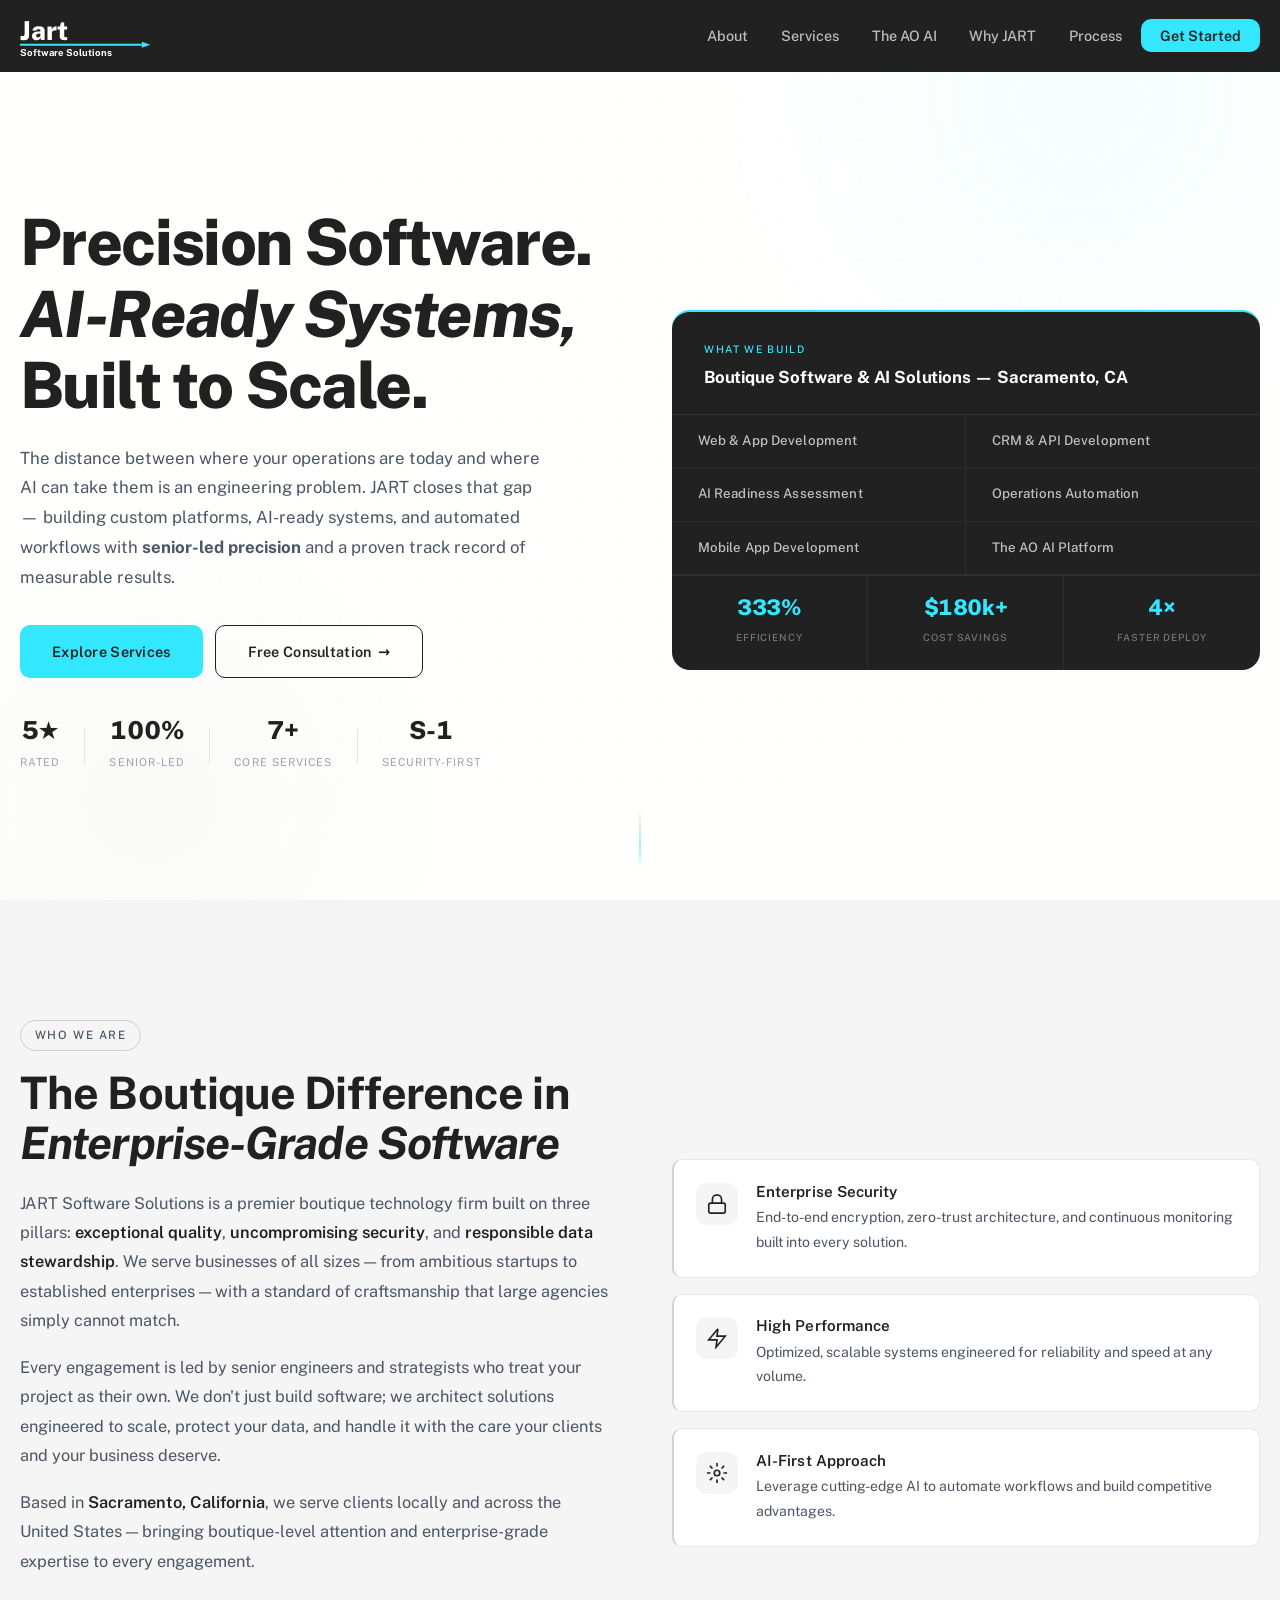
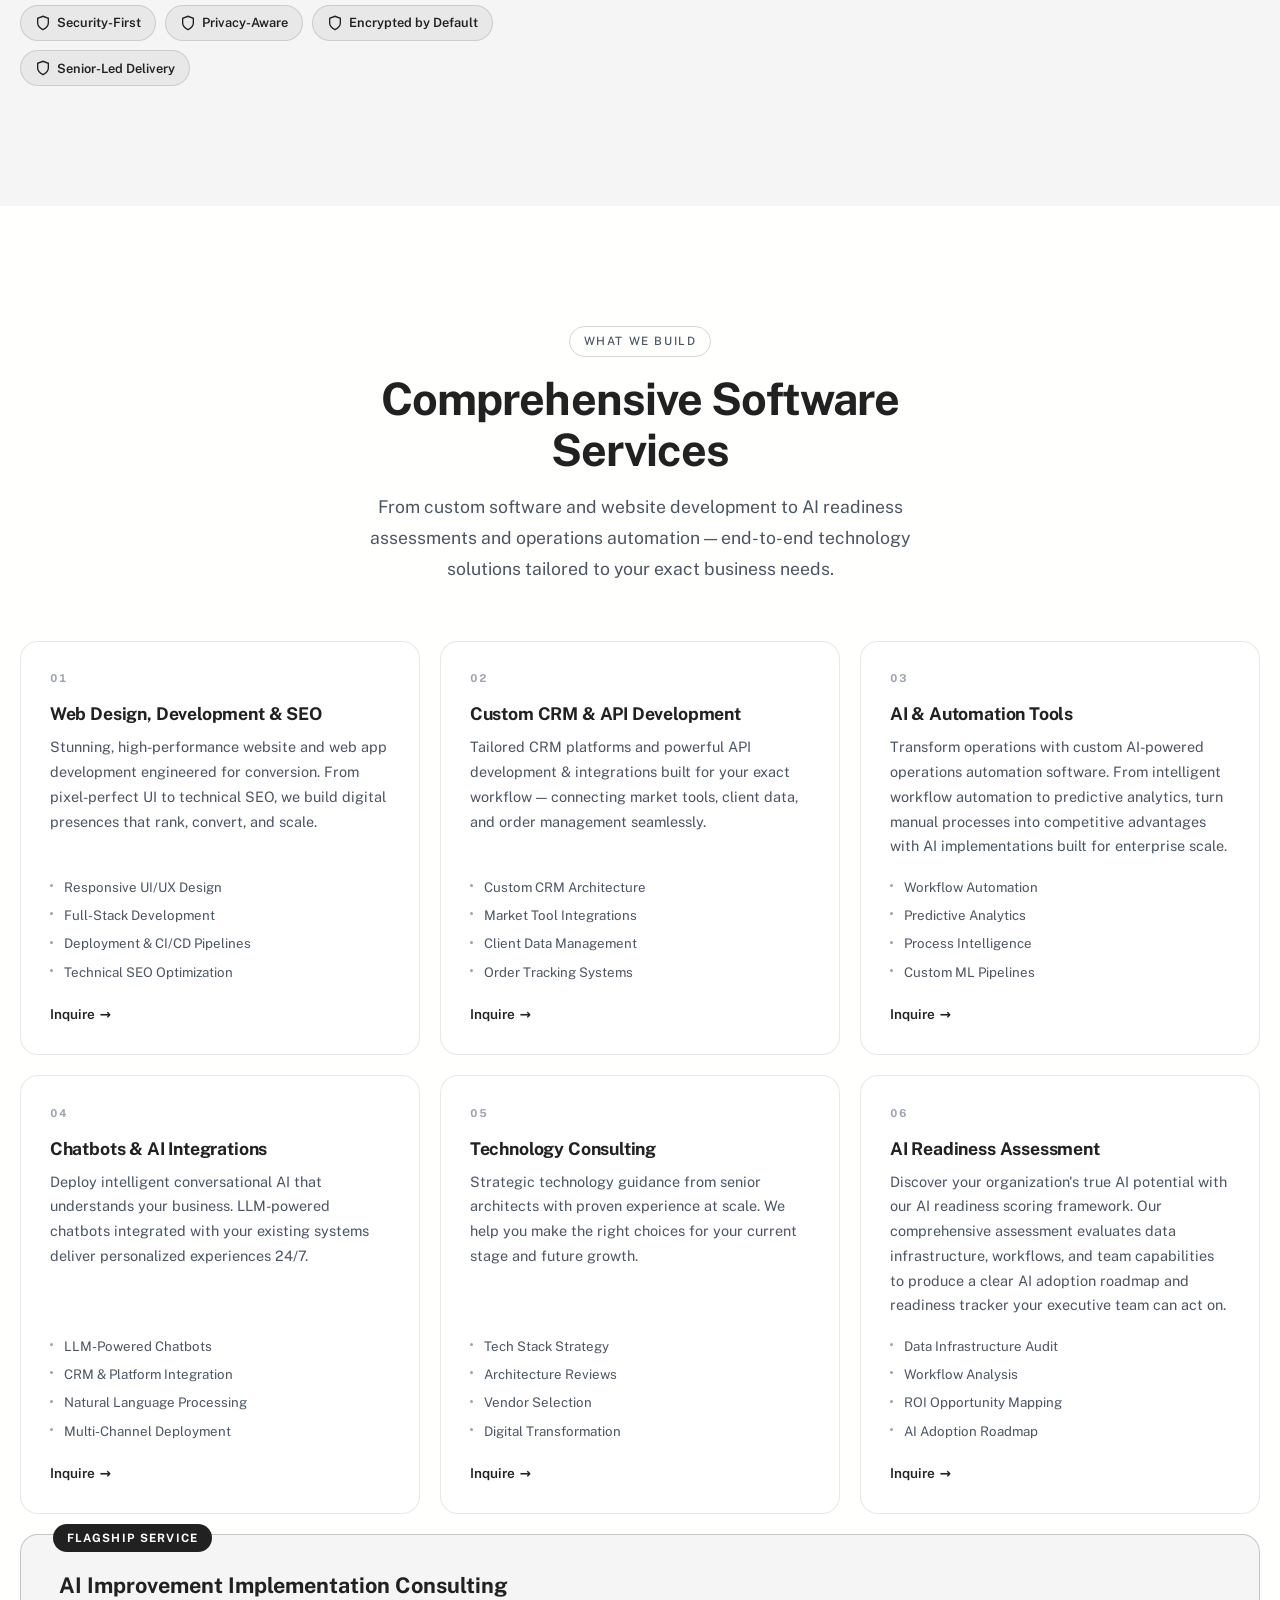
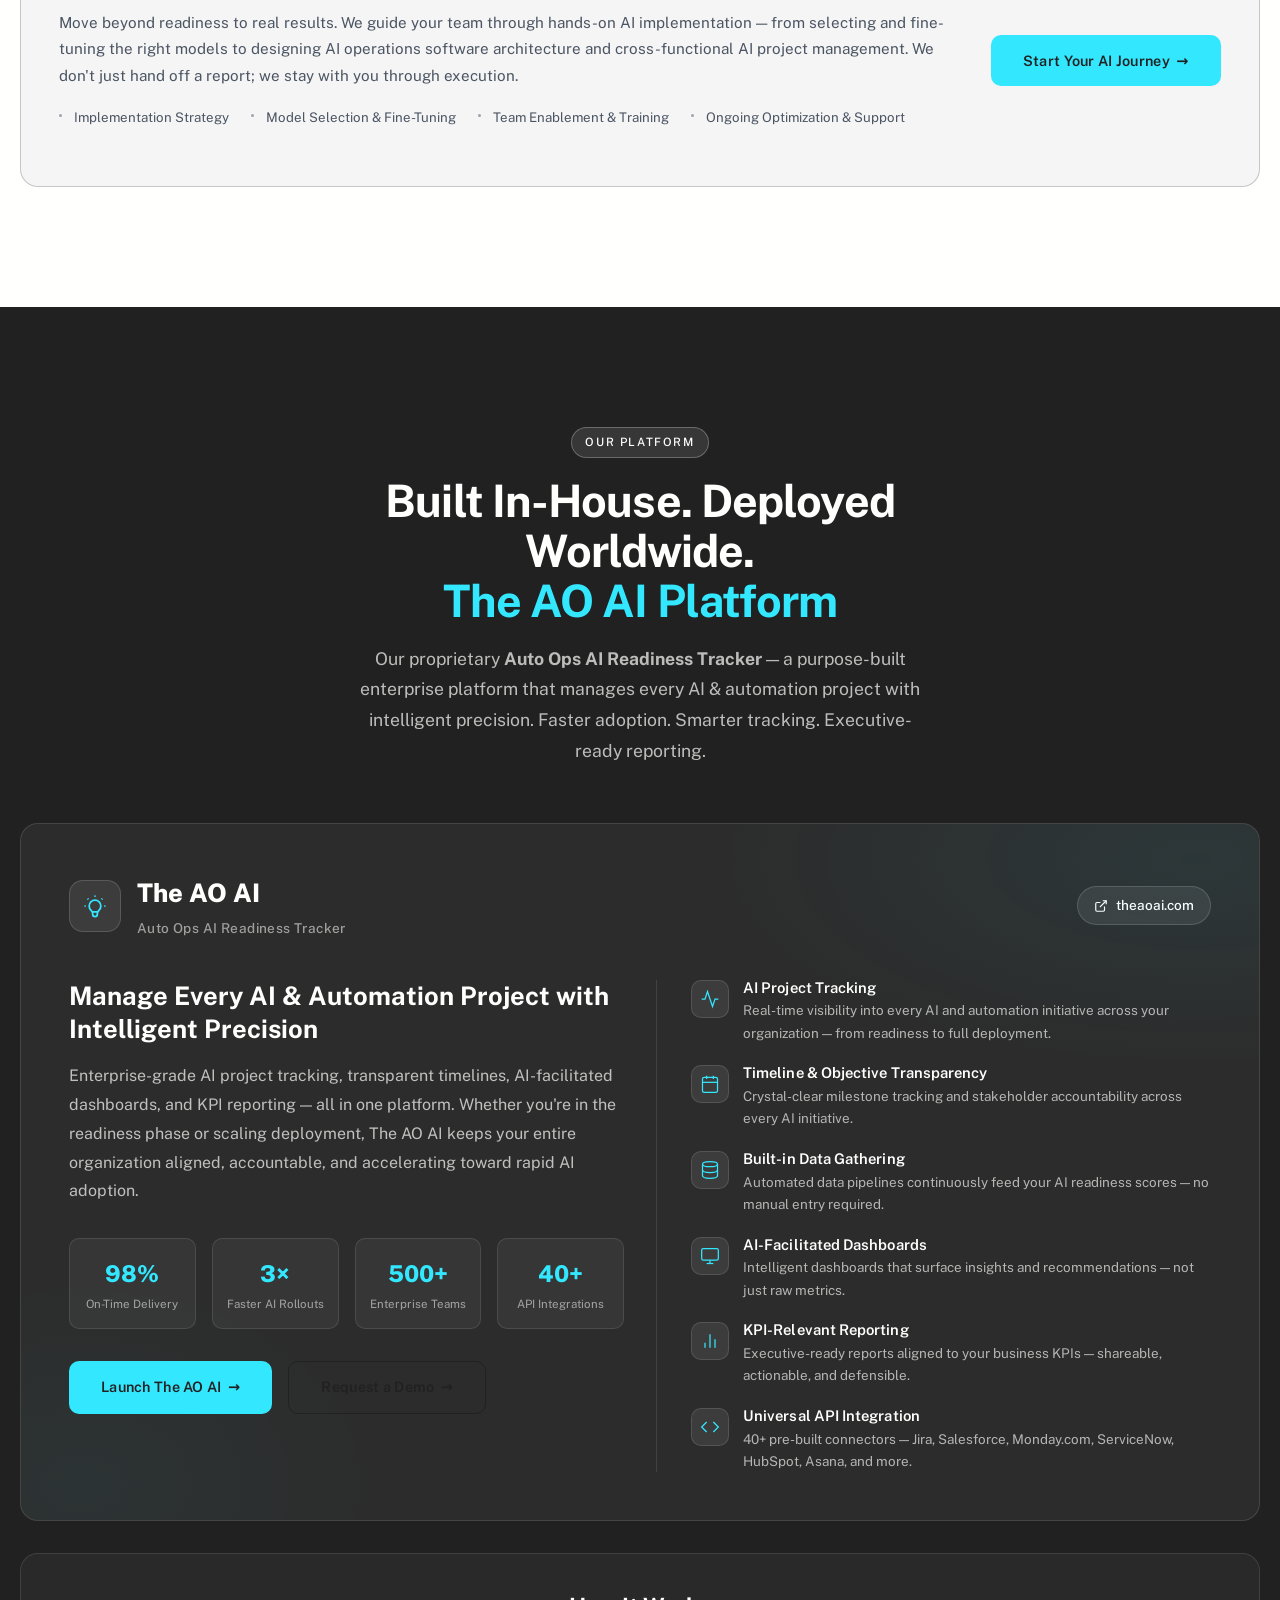
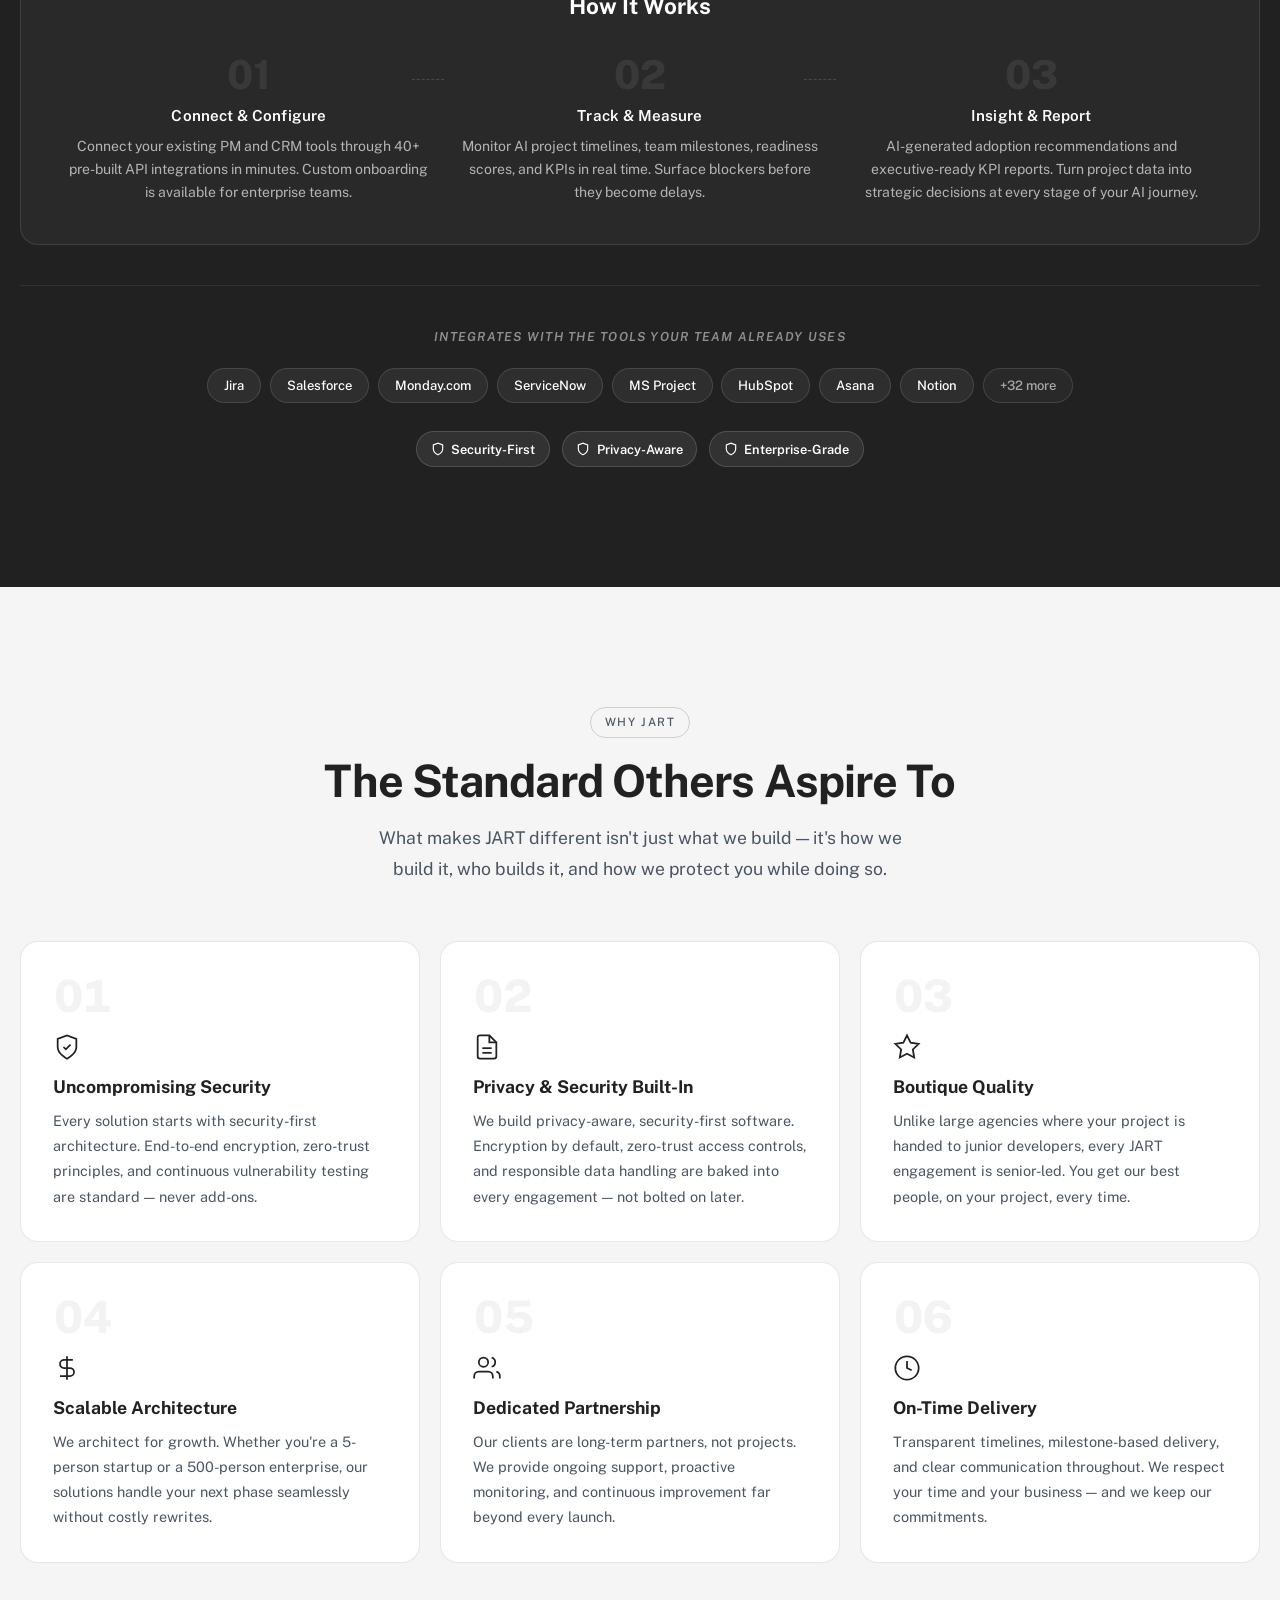
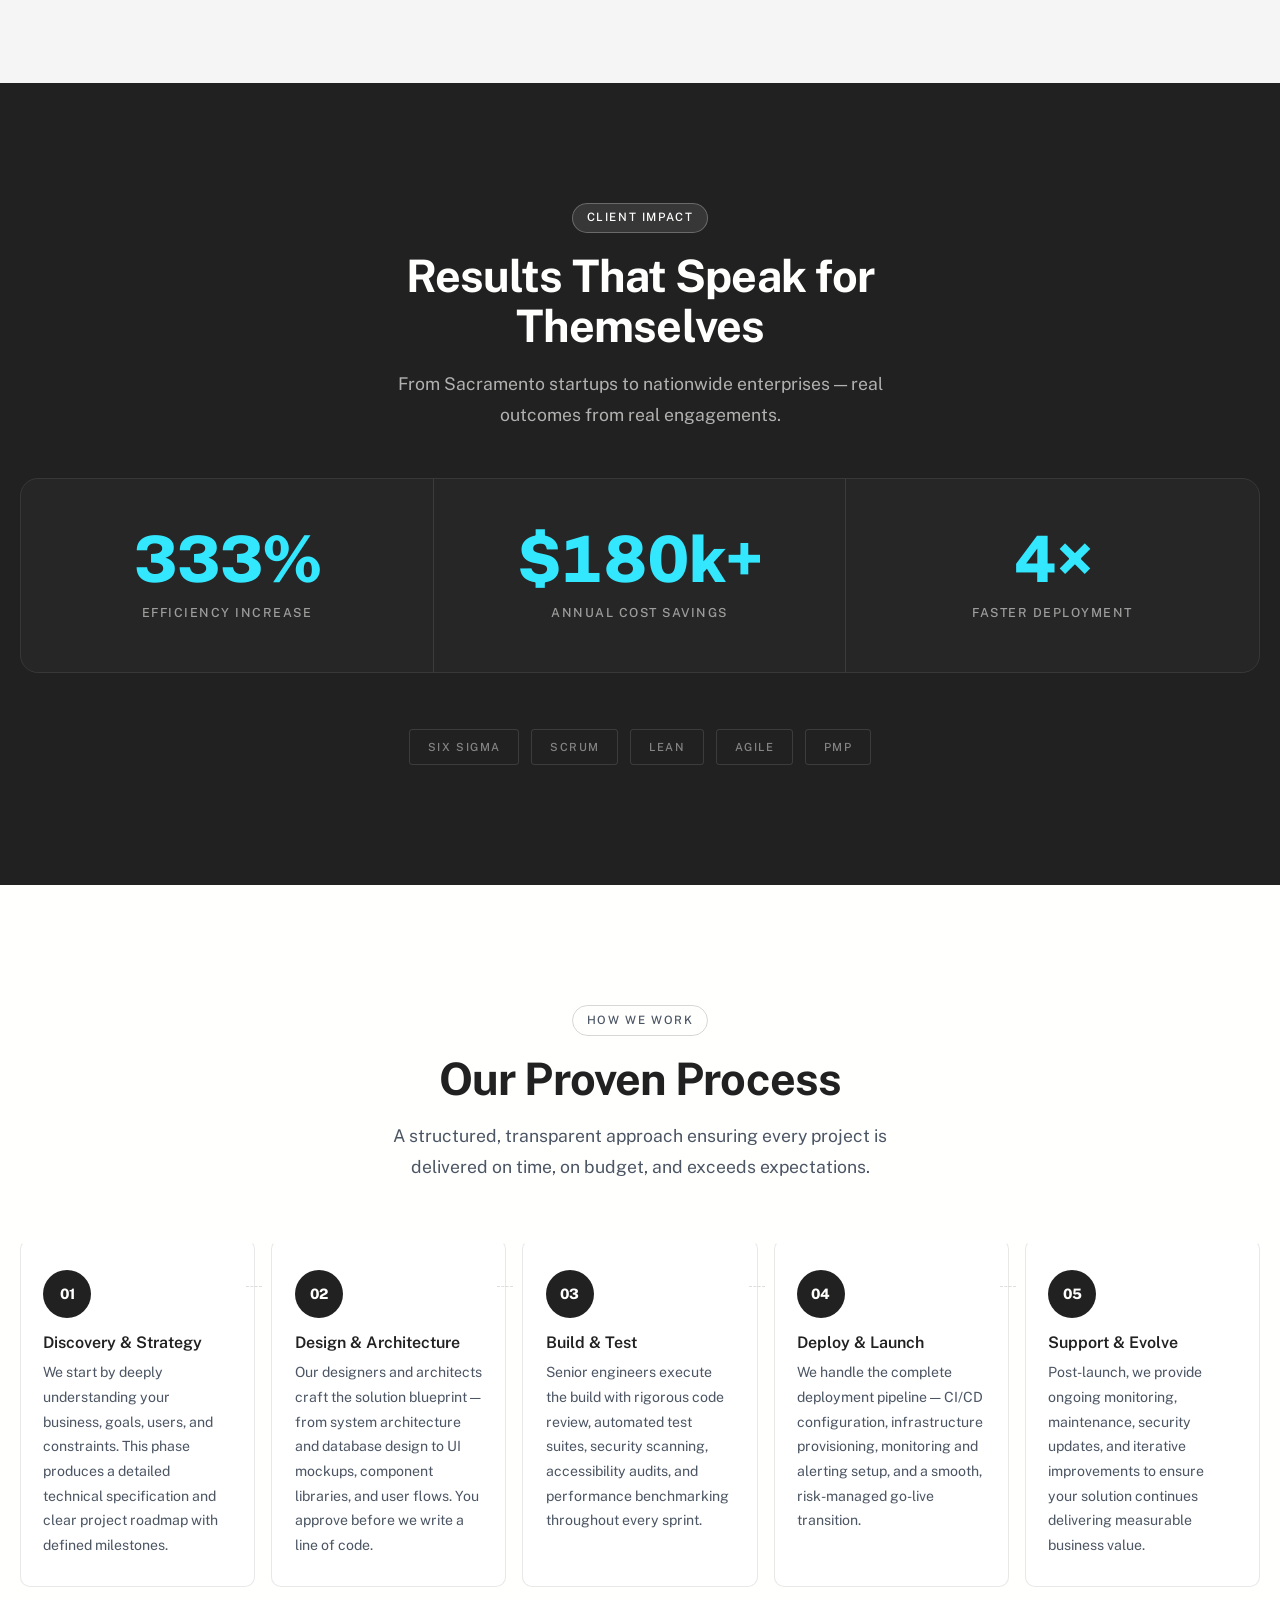
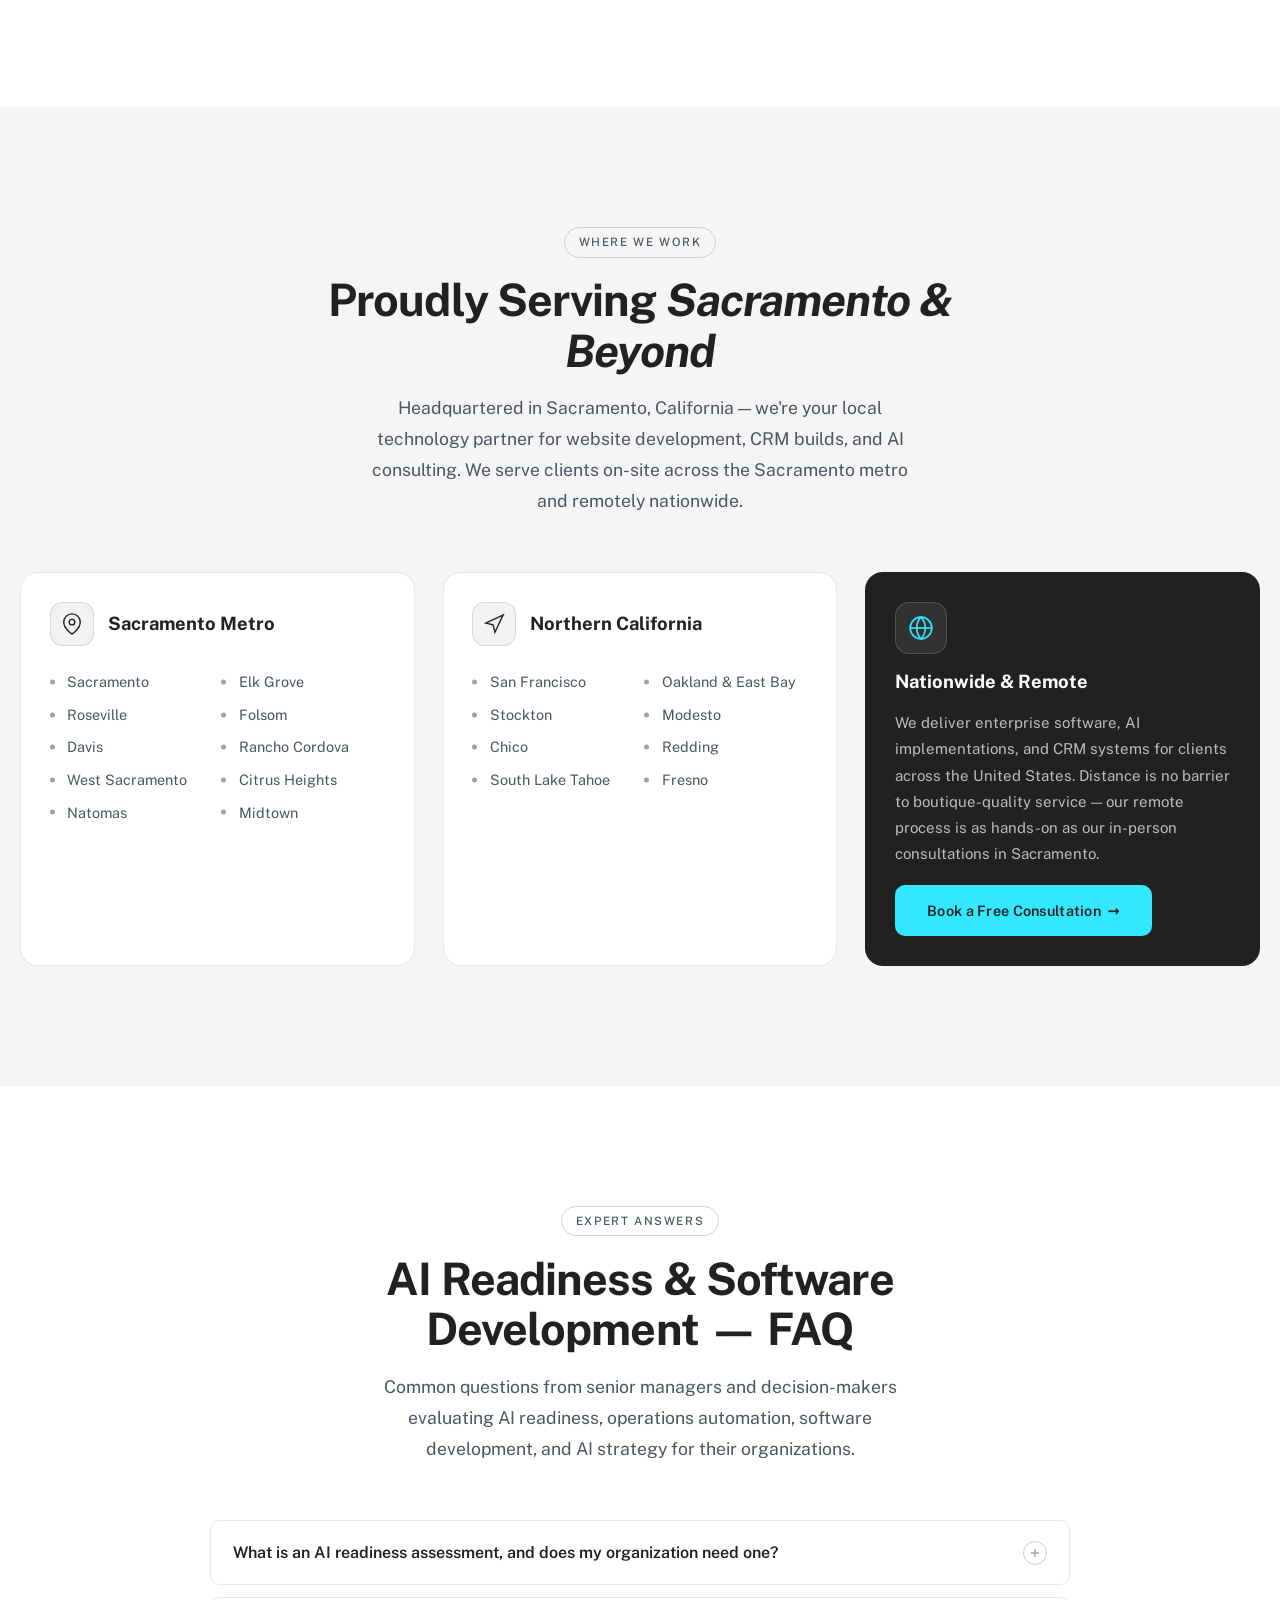
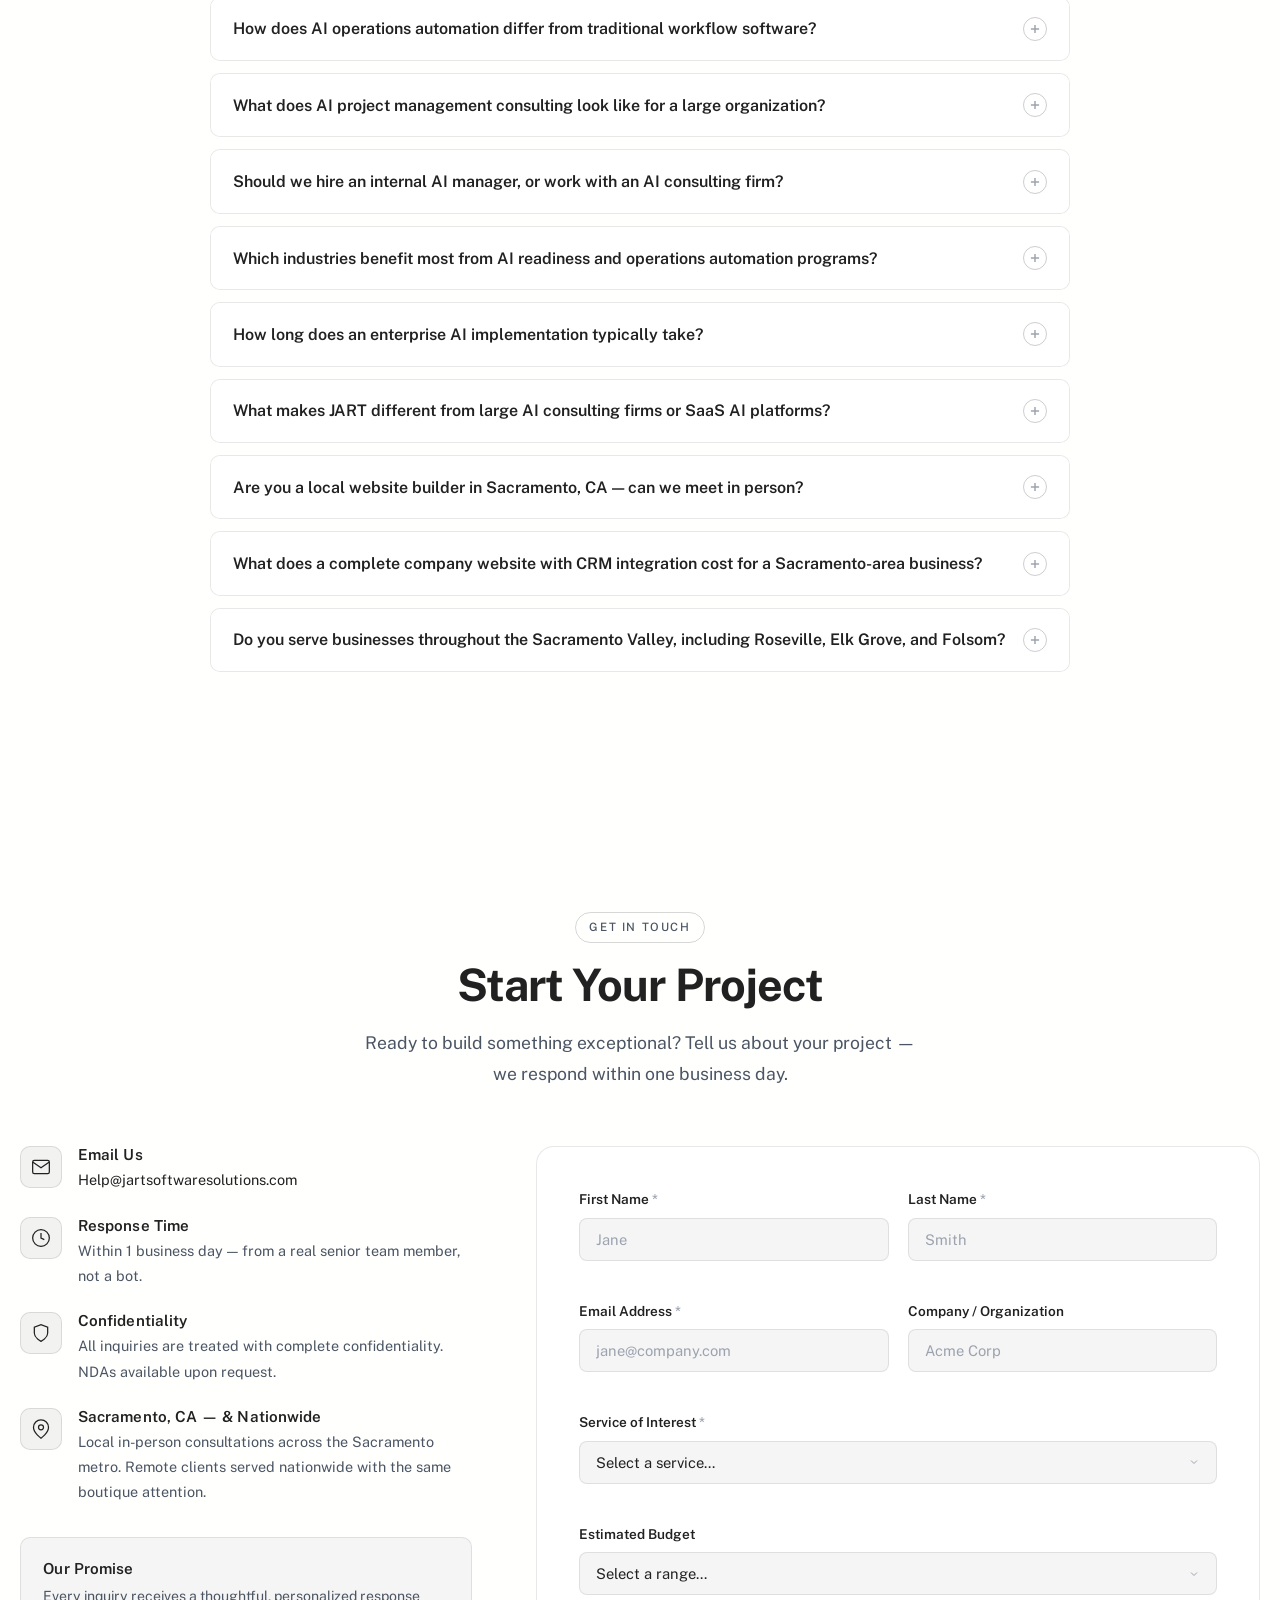
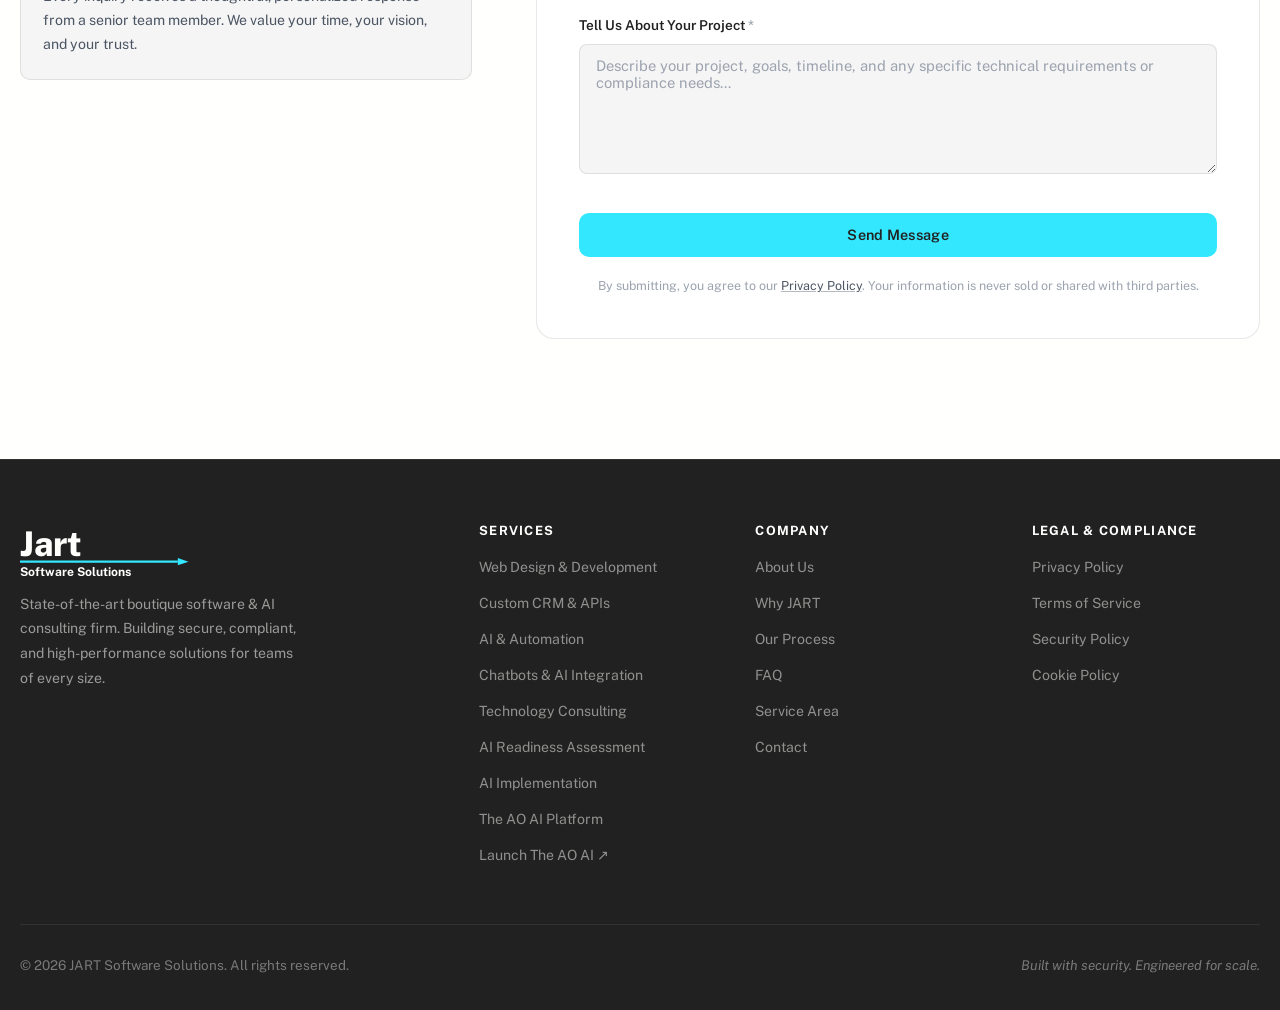
==== commit 6e90e9d8: "commit to main" ====
--- a/index.html
+++ b/index.html
@@ -25,7 +25,7 @@
   <title>JART Software Solutions | Sacramento Website Builder &amp; Custom Software Development</title>
   <link rel="preconnect" href="https://fonts.googleapis.com" />
   <link rel="preconnect" href="https://fonts.gstatic.com" crossorigin />
-  <link href="https://fonts.googleapis.com/css2?family=Inter:wght@300;400;500;600;700&family=Syne:wght@600;700;800&display=swap" rel="stylesheet" />
+  <link href="https://fonts.googleapis.com/css2?family=Public+Sans:wght@400;500;600;700;800&display=swap" rel="stylesheet" />
   <link rel="stylesheet" href="css/styles.css" />
 
   <script type="application/ld+json">
@@ -146,7 +146,7 @@
           "name": "What does a complete company website with CRM integration cost for a Sacramento-area business?",
           "acceptedAnswer": {
             "@type": "Answer",
-            "text": "Investment depends on scope and complexity. A professional company website typically starts around $5,000–$15,000. A full company site plus custom CRM and API development ranges from $15,000 to $75,000+, depending on integrations, data models, and user roles. We provide detailed, itemized proposals after a free discovery consultation — so you know exactly what you're investing in before any commitment."
+            "text": "Our custom software and web development engagements start at $20,000+. Every project is scoped individually based on complexity, integrations, and requirements. Contact us directly for a detailed proposal — we provide itemized estimates after a free discovery consultation."
           }
         },
         {
@@ -178,36 +178,22 @@
   </script>
 </head>
 <body>
-
-  <!-- ═══════════════════════════════════════════
-       NAVIGATION
-  ═══════════════════════════════════════════ -->
+  <a href="#main-content" class="skip-link">Skip to main content</a>
+
   <header class="header" id="header">
     <nav class="nav container" aria-label="Main navigation">
-      <a href="#hero" class="nav__logo" aria-label="JART Software Solutions home">
-        <svg class="nav__logo-svg" width="30" height="24" viewBox="0 0 30 24" fill="none" xmlns="http://www.w3.org/2000/svg" aria-hidden="true">
-          <defs>
-            <linearGradient id="lg-nav" x1="0" y1="0" x2="1" y2="1">
-              <stop offset="0%" stop-color="#6366f1"/>
-              <stop offset="100%" stop-color="#06b6d4"/>
-            </linearGradient>
-          </defs>
-          <!-- Screen frame -->
-          <rect x="2" y="0.5" width="26" height="17" rx="2" fill="url(#lg-nav)"/>
-          <!-- Screen glass -->
-          <rect x="4" y="2.5" width="22" height="13" rx="1" fill="#030b18"/>
-          <!-- Code lines -->
-          <rect x="6.5" y="5.5" width="8" height="1.5" rx="0.75" fill="#818cf8" opacity="0.85"/>
-          <rect x="6.5" y="8.5" width="13" height="1.5" rx="0.75" fill="#22d3ee" opacity="0.65"/>
-          <rect x="6.5" y="11.5" width="5" height="1.5" rx="0.75" fill="#818cf8" opacity="0.5"/>
-          <!-- Hinge notch -->
-          <rect x="10" y="17.5" width="10" height="1.5" rx="0.75" fill="url(#lg-nav)" opacity="0.55"/>
-          <!-- Base -->
-          <rect x="0" y="19" width="30" height="4" rx="2" fill="url(#lg-nav)" opacity="0.9"/>
-          <!-- Trackpad -->
-          <rect x="11" y="20" width="8" height="2" rx="1" fill="rgba(255,255,255,0.2)"/>
-        </svg>
-        JART<span class="nav__logo-accent"> Software</span>
+
+        <a href="#hero" class="nav__logo" aria-label="JART Software Solutions home">
+        <svg class="nav__logo-svg" width="152" height="46" viewBox="0 0 152 46"
+           fill="none" xmlns="http://www.w3.org/2000/svg" aria-hidden="true">
+        <text x="0" y="28" font-size="30" font-family="'Public Sans',Arial,sans-serif"
+              font-weight="800" fill="#FFFFFE">Jart</text>
+        <!-- cyan arrow underline -->
+        <line x1="0" y1="33" x2="140" y2="33" stroke="#33E7FF" stroke-width="2.2"/>
+        <polygon points="140,29.5 150,33 140,36.5" fill="#33E7FF"/>
+        <text x="0" y="46" font-size="11" font-family="'Public Sans',Arial,sans-serif"
+              font-weight="700" fill="#FFFFFE">Software Solutions</text>
+      </svg>
       </a>
 
       <ul class="nav__links" id="navLinks" role="list">
@@ -227,7 +213,10 @@
     </nav>
   </header>
 
-  <main>
+  <!-- Mobile nav backdrop -->
+  <div class="nav__overlay" id="navOverlay" aria-hidden="true"></div>
+
+  <main id="main-content">
 
     <!-- ═══════════════════════════════════════════
          HERO
@@ -242,19 +231,15 @@
 
       <div class="container hero__container">
         <div class="hero__content">
-          <div class="hero__badge">
-            <span class="hero__badge-dot"></span>
-            Sacramento, CA &nbsp;&middot;&nbsp; Website Development &nbsp;&middot;&nbsp; The AO&nbsp;AI &nbsp;&middot;&nbsp; AI Readiness &nbsp;&middot;&nbsp; Automation
-          </div>
 
           <h1 class="hero__title">
-            Engineering Tomorrow's<br />
-            <span class="gradient-text">Software Solutions,</span><br />
-            Today.
+            Precision Software.<br />
+            <em class="text-emphasis">AI-Ready Systems,</em><br />
+            Built to Scale.
           </h1>
 
           <p class="hero__subtitle">
-            Based in <strong>Sacramento, CA</strong> — JART Software Solutions delivers custom website design &amp; development, enterprise web platforms, CRM &amp; API development, mobile app development, and AI readiness assessments with operations automation consulting. Boutique quality. Enterprise-grade results. Security-first. Built to scale.
+            The distance between where your operations are today and where AI can take them is an engineering problem. JART closes that gap — building custom platforms, AI-ready systems, and automated workflows with <strong>senior-led precision</strong> and a proven track record of measurable results.
           </p>
 
           <div class="hero__ctas">
@@ -279,40 +264,40 @@
             </div>
             <div class="hero__stat-divider" aria-hidden="true"></div>
             <div class="hero__stat">
-              <span class="hero__stat-value">🔐</span>
+              <span class="hero__stat-value">S-1</span>
               <span class="hero__stat-label">Security-First</span>
             </div>
           </div>
         </div>
 
-        <div class="hero__visual" aria-hidden="true">
-          <div class="hero__terminal">
-            <div class="terminal__header">
-              <span class="terminal__dot terminal__dot--red"></span>
-              <span class="terminal__dot terminal__dot--yellow"></span>
-              <span class="terminal__dot terminal__dot--green"></span>
-              <span class="terminal__title">jart-solution.ts</span>
-            </div>
-            <div class="terminal__body">
-              <div class="terminal__line"><span class="t-keyword">const</span> <span class="t-var">solution</span> <span class="t-op">=</span> <span class="t-fn">buildWith</span>({</div>
-              <div class="terminal__line t-indent"><span class="t-key">security</span><span class="t-op">:</span> <span class="t-str">'enterprise-grade'</span>,</div>
-              <div class="terminal__line t-indent"><span class="t-key">quality</span><span class="t-op">:</span> <span class="t-str">'boutique'</span>,</div>
-              <div class="terminal__line t-indent"><span class="t-key">ai</span><span class="t-op">:</span> <span class="t-bool">true</span>,</div>
-              <div class="terminal__line t-indent"><span class="t-key">scalable</span><span class="t-op">:</span> <span class="t-bool">true</span>,</div>
-              <div class="terminal__line">});</div>
-              <div class="terminal__line">&nbsp;</div>
-              <div class="terminal__line"><span class="t-comment">// Your vision, engineered.</span></div>
-              <div class="terminal__line terminal__cursor-line"><span class="t-fn">deploy</span>(solution); <span class="terminal__cursor">▌</span></div>
-            </div>
-          </div>
-          <div class="hero__floating-badge hero__floating-badge--1">
-            <span>🔐</span> Zero-Trust Security
-          </div>
-          <div class="hero__floating-badge hero__floating-badge--2">
-            <span>🤖</span> AI-Powered
-          </div>
-          <div class="hero__floating-badge hero__floating-badge--3">
-            <span>⚡</span> High Performance
+        <div class="hero__visual">
+          <div class="hero__panel">
+            <div class="hero__panel-top">
+              <span class="hero__panel-tag">What We Build</span>
+              <p class="hero__panel-sub">Boutique Software &amp; AI Solutions — Sacramento, CA</p>
+            </div>
+            <ul class="hero__panel-services">
+              <li class="hero__panel-service">Web &amp; App Development</li>
+              <li class="hero__panel-service">CRM &amp; API Development</li>
+              <li class="hero__panel-service">AI Readiness Assessment</li>
+              <li class="hero__panel-service">Operations Automation</li>
+              <li class="hero__panel-service">Mobile App Development</li>
+              <li class="hero__panel-service">The AO AI Platform</li>
+            </ul>
+            <div class="hero__panel-metrics">
+              <div class="hero__panel-metric">
+                <span class="hero__panel-metric-val">333%</span>
+                <span class="hero__panel-metric-lbl">Efficiency</span>
+              </div>
+              <div class="hero__panel-metric">
+                <span class="hero__panel-metric-val">$180k+</span>
+                <span class="hero__panel-metric-lbl">Cost Savings</span>
+              </div>
+              <div class="hero__panel-metric">
+                <span class="hero__panel-metric-val">4&times;</span>
+                <span class="hero__panel-metric-lbl">Faster Deploy</span>
+              </div>
+            </div>
           </div>
         </div>
       </div>
@@ -321,6 +306,8 @@
         <div class="hero__scroll-line"></div>
       </div>
     </section>
+
+
 
 
     <!-- ═══════════════════════════════════════════
@@ -332,7 +319,7 @@
 
           <div class="about__content reveal">
             <span class="section__tag">Who We Are</span>
-            <h2 class="section__title">The Boutique Difference in<br /><span class="gradient-text">Enterprise-Grade Software</span></h2>
+            <h2 class="section__title">The Boutique Difference in<br /><em class="text-emphasis">Enterprise-Grade Software</em></h2>
             <p class="about__text">
               JART Software Solutions is a premier boutique technology firm built on three pillars:
               <strong>exceptional quality</strong>, <strong>uncompromising security</strong>, and
@@ -371,21 +358,27 @@
 
           <div class="about__cards reveal">
             <div class="about__card about__card--1">
-              <div class="about__card-icon" aria-hidden="true">🔐</div>
+              <div class="about__card-icon" aria-hidden="true">
+                <svg width="22" height="22" viewBox="0 0 24 24" fill="none" stroke="currentColor" stroke-width="1.8"><rect x="3" y="11" width="18" height="11" rx="2"/><path d="M7 11V7a5 5 0 0 1 10 0v4"/></svg>
+              </div>
               <div>
                 <h4>Enterprise Security</h4>
                 <p>End-to-end encryption, zero-trust architecture, and continuous monitoring built into every solution.</p>
               </div>
             </div>
             <div class="about__card about__card--2">
-              <div class="about__card-icon" aria-hidden="true">⚡</div>
+              <div class="about__card-icon" aria-hidden="true">
+                <svg width="22" height="22" viewBox="0 0 24 24" fill="none" stroke="currentColor" stroke-width="1.8"><polyline points="13 2 3 14 12 14 11 22 21 10 12 10 13 2"/></svg>
+              </div>
               <div>
                 <h4>High Performance</h4>
                 <p>Optimized, scalable systems engineered for reliability and speed at any volume.</p>
               </div>
             </div>
             <div class="about__card about__card--3">
-              <div class="about__card-icon" aria-hidden="true">🤖</div>
+              <div class="about__card-icon" aria-hidden="true">
+                <svg width="22" height="22" viewBox="0 0 24 24" fill="none" stroke="currentColor" stroke-width="1.8"><circle cx="12" cy="12" r="3"/><path d="M12 1v4M12 19v4M4.22 4.22l2.83 2.83M16.95 16.95l2.83 2.83M1 12h4M19 12h4M4.22 19.78l2.83-2.83M16.95 7.05l2.83-2.83"/></svg>
+              </div>
               <div>
                 <h4>AI-First Approach</h4>
                 <p>Leverage cutting-edge AI to automate workflows and build competitive advantages.</p>
@@ -413,9 +406,7 @@
 
           <!-- 1 -->
           <article class="service-card reveal" aria-label="Web Design, Development and SEO service">
-            <div class="service-card__icon service-card__icon--blue" aria-hidden="true">
-              <svg width="26" height="26" viewBox="0 0 24 24" fill="none" stroke="currentColor" stroke-width="1.5"><rect x="2" y="3" width="20" height="14" rx="2"/><line x1="8" y1="21" x2="16" y2="21"/><line x1="12" y1="17" x2="12" y2="21"/></svg>
-            </div>
+            <span class="service-card__num">01</span>
             <h3 class="service-card__title">Web Design, Development &amp; SEO</h3>
             <p class="service-card__desc">Stunning, high-performance website and web app development engineered for conversion. From pixel-perfect UI to technical SEO, we build digital presences that rank, convert, and scale.</p>
             <ul class="service-card__list" aria-label="Included features">
@@ -429,9 +420,7 @@
 
           <!-- 2 -->
           <article class="service-card reveal" aria-label="Custom CRM and API development service">
-            <div class="service-card__icon service-card__icon--blue" aria-hidden="true">
-              <svg width="26" height="26" viewBox="0 0 24 24" fill="none" stroke="currentColor" stroke-width="1.5"><polyline points="16 18 22 12 16 6"/><polyline points="8 6 2 12 8 18"/></svg>
-            </div>
+            <span class="service-card__num">02</span>
             <h3 class="service-card__title">Custom CRM &amp; API Development</h3>
             <p class="service-card__desc">Tailored CRM platforms and powerful API development &amp; integrations built for your exact workflow — connecting market tools, client data, and order management seamlessly.</p>
             <ul class="service-card__list" aria-label="Included features">
@@ -444,10 +433,8 @@
           </article>
 
           <!-- 3 -->
-          <article class="service-card service-card--cyan reveal" aria-label="AI and Automation Tools service">
-            <div class="service-card__icon service-card__icon--cyan" aria-hidden="true">
-              <svg width="26" height="26" viewBox="0 0 24 24" fill="none" stroke="currentColor" stroke-width="1.5"><polygon points="13 2 3 14 12 14 11 22 21 10 12 10 13 2"/></svg>
-            </div>
+          <article class="service-card reveal" aria-label="AI and Automation Tools service">
+            <span class="service-card__num">03</span>
             <h3 class="service-card__title">AI &amp; Automation Tools</h3>
             <p class="service-card__desc">Transform operations with custom AI-powered operations automation software. From intelligent workflow automation to predictive analytics, turn manual processes into competitive advantages with AI implementations built for enterprise scale.</p>
             <ul class="service-card__list" aria-label="Included features">
@@ -460,10 +447,8 @@
           </article>
 
           <!-- 4 -->
-          <article class="service-card service-card--cyan reveal" aria-label="Chatbots and AI integrations service">
-            <div class="service-card__icon service-card__icon--cyan" aria-hidden="true">
-              <svg width="26" height="26" viewBox="0 0 24 24" fill="none" stroke="currentColor" stroke-width="1.5"><path d="M21 15a2 2 0 0 1-2 2H7l-4 4V5a2 2 0 0 1 2-2h14a2 2 0 0 1 2 2z"/></svg>
-            </div>
+          <article class="service-card reveal" aria-label="Chatbots and AI integrations service">
+            <span class="service-card__num">04</span>
             <h3 class="service-card__title">Chatbots &amp; AI Integrations</h3>
             <p class="service-card__desc">Deploy intelligent conversational AI that understands your business. LLM-powered chatbots integrated with your existing systems deliver personalized experiences 24/7.</p>
             <ul class="service-card__list" aria-label="Included features">
@@ -476,10 +461,8 @@
           </article>
 
           <!-- 5 -->
-          <article class="service-card service-card--gold reveal" aria-label="Technology Consulting service">
-            <div class="service-card__icon service-card__icon--gold" aria-hidden="true">
-              <svg width="26" height="26" viewBox="0 0 24 24" fill="none" stroke="currentColor" stroke-width="1.5"><rect x="2" y="7" width="20" height="14" rx="2"/><path d="M16 7V5a2 2 0 0 0-2-2h-4a2 2 0 0 0-2 2v2"/><line x1="12" y1="12" x2="12" y2="16"/><line x1="10" y1="14" x2="14" y2="14"/></svg>
-            </div>
+          <article class="service-card reveal" aria-label="Technology Consulting service">
+            <span class="service-card__num">05</span>
             <h3 class="service-card__title">Technology Consulting</h3>
             <p class="service-card__desc">Strategic technology guidance from senior architects with proven experience at scale. We help you make the right choices for your current stage and future growth.</p>
             <ul class="service-card__list" aria-label="Included features">
@@ -492,10 +475,8 @@
           </article>
 
           <!-- 6 -->
-          <article class="service-card service-card--gold reveal" aria-label="AI Readiness Assessment service">
-            <div class="service-card__icon service-card__icon--gold" aria-hidden="true">
-              <svg width="26" height="26" viewBox="0 0 24 24" fill="none" stroke="currentColor" stroke-width="1.5"><polyline points="22 12 18 12 15 21 9 3 6 12 2 12"/></svg>
-            </div>
+          <article class="service-card reveal" aria-label="AI Readiness Assessment service">
+            <span class="service-card__num">06</span>
             <h3 class="service-card__title">AI Readiness Assessment</h3>
             <p class="service-card__desc">Discover your organization's true AI potential with our AI readiness scoring framework. Our comprehensive assessment evaluates data infrastructure, workflows, and team capabilities to produce a clear AI adoption roadmap and readiness tracker your executive team can act on.</p>
             <ul class="service-card__list" aria-label="Included features">
@@ -513,9 +494,6 @@
         <article class="service-featured reveal" aria-label="AI Improvement Implementation Consulting - featured service">
           <div class="service-featured__badge">Flagship Service</div>
           <div class="service-featured__content">
-            <div class="service-card__icon service-card__icon--gradient" aria-hidden="true">
-              <svg width="30" height="30" viewBox="0 0 24 24" fill="none" stroke="currentColor" stroke-width="1.5"><path d="M2 3h6a4 4 0 0 1 4 4v14a3 3 0 0 0-3-3H2z"/><path d="M22 3h-6a4 4 0 0 0-4 4v14a3 3 0 0 1 3-3h7z"/></svg>
-            </div>
             <div class="service-featured__text">
               <h3>AI Improvement Implementation Consulting</h3>
               <p>Move beyond readiness to real results. We guide your team through hands-on AI implementation — from selecting and fine-tuning the right models to designing AI operations software architecture and cross-functional AI project management. We don't just hand off a report; we stay with you through execution.</p>
@@ -540,8 +518,8 @@
       <div class="container">
 
         <div class="section__header reveal">
-          <span class="section__tag section__tag--cyan">Our Platform</span>
-          <h2 class="section__title">Built In-House. Deployed Worldwide.<br /><span class="gradient-text">The AO AI Platform</span></h2>
+          <span class="section__tag section__tag--on-dark">Our Platform</span>
+          <h2 class="section__title">Built In-House. Deployed Worldwide.<br /><span>The AO AI Platform</span></h2>
           <p class="section__subtitle">Our proprietary <strong>Auto Ops AI Readiness Tracker</strong> — a purpose-built enterprise platform that manages every AI &amp; automation project with intelligent precision. Faster adoption. Smarter tracking. Executive-ready reporting.</p>
         </div>
 
@@ -800,6 +778,43 @@
 
 
     <!-- ═══════════════════════════════════════════
+         RESULTS / SOCIAL PROOF
+    ═══════════════════════════════════════════ -->
+    <section class="social-proof section" id="social-proof" aria-label="Client Impact">
+      <div class="container">
+        <div class="section__header reveal">
+          <span class="section__tag section__tag--on-dark">Client Impact</span>
+          <h2 class="section__title">Results That Speak for Themselves</h2>
+          <p class="section__subtitle">From Sacramento startups to nationwide enterprises — real outcomes from real engagements.</p>
+        </div>
+
+        <div class="social-proof__metrics">
+          <div class="social-proof__metric reveal">
+            <span class="social-proof__metric-value">333%</span>
+            <span class="social-proof__metric-label">Efficiency Increase</span>
+          </div>
+          <div class="social-proof__metric reveal">
+            <span class="social-proof__metric-value">$180k+</span>
+            <span class="social-proof__metric-label">Annual Cost Savings</span>
+          </div>
+          <div class="social-proof__metric reveal">
+            <span class="social-proof__metric-value">4&#215;</span>
+            <span class="social-proof__metric-label">Faster Deployment</span>
+          </div>
+        </div>
+
+        <div class="social-proof__methodologies reveal" aria-label="Methodologies">
+          <span class="methodology-badge">Six Sigma</span>
+          <span class="methodology-badge">Scrum</span>
+          <span class="methodology-badge">Lean</span>
+          <span class="methodology-badge">Agile</span>
+          <span class="methodology-badge">PMP</span>
+        </div>
+      </div>
+    </section>
+
+
+    <!-- ═══════════════════════════════════════════
          PROCESS
     ═══════════════════════════════════════════ -->
     <section class="process section" id="process">
@@ -952,7 +967,7 @@
         <div class="faq__list">
 
           <div class="faq__item reveal">
-            <button class="faq__question" aria-expanded="false" aria-controls="faq-a1">
+            <button type="button" class="faq__question" aria-expanded="false" aria-controls="faq-a1">
               What is an AI readiness assessment, and does my organization need one?
               <span class="faq__icon" aria-hidden="true">
                 <svg width="14" height="14" viewBox="0 0 24 24" fill="none" stroke="currentColor" stroke-width="2.5"><line x1="12" y1="5" x2="12" y2="19"/><line x1="5" y1="12" x2="19" y2="12"/></svg>
@@ -965,7 +980,7 @@
           </div>
 
           <div class="faq__item reveal">
-            <button class="faq__question" aria-expanded="false" aria-controls="faq-a2">
+            <button type="button" class="faq__question" aria-expanded="false" aria-controls="faq-a2">
               How does AI operations automation differ from traditional workflow software?
               <span class="faq__icon" aria-hidden="true">
                 <svg width="14" height="14" viewBox="0 0 24 24" fill="none" stroke="currentColor" stroke-width="2.5"><line x1="12" y1="5" x2="12" y2="19"/><line x1="5" y1="12" x2="19" y2="12"/></svg>
@@ -978,7 +993,7 @@
           </div>
 
           <div class="faq__item reveal">
-            <button class="faq__question" aria-expanded="false" aria-controls="faq-a3">
+            <button type="button" class="faq__question" aria-expanded="false" aria-controls="faq-a3">
               What does AI project management consulting look like for a large organization?
               <span class="faq__icon" aria-hidden="true">
                 <svg width="14" height="14" viewBox="0 0 24 24" fill="none" stroke="currentColor" stroke-width="2.5"><line x1="12" y1="5" x2="12" y2="19"/><line x1="5" y1="12" x2="19" y2="12"/></svg>
@@ -991,7 +1006,7 @@
           </div>
 
           <div class="faq__item reveal">
-            <button class="faq__question" aria-expanded="false" aria-controls="faq-a4">
+            <button type="button" class="faq__question" aria-expanded="false" aria-controls="faq-a4">
               Should we hire an internal AI manager, or work with an AI consulting firm?
               <span class="faq__icon" aria-hidden="true">
                 <svg width="14" height="14" viewBox="0 0 24 24" fill="none" stroke="currentColor" stroke-width="2.5"><line x1="12" y1="5" x2="12" y2="19"/><line x1="5" y1="12" x2="19" y2="12"/></svg>
@@ -1004,7 +1019,7 @@
           </div>
 
           <div class="faq__item reveal">
-            <button class="faq__question" aria-expanded="false" aria-controls="faq-a5">
+            <button type="button" class="faq__question" aria-expanded="false" aria-controls="faq-a5">
               Which industries benefit most from AI readiness and operations automation programs?
               <span class="faq__icon" aria-hidden="true">
                 <svg width="14" height="14" viewBox="0 0 24 24" fill="none" stroke="currentColor" stroke-width="2.5"><line x1="12" y1="5" x2="12" y2="19"/><line x1="5" y1="12" x2="19" y2="12"/></svg>
@@ -1017,7 +1032,7 @@
           </div>
 
           <div class="faq__item reveal">
-            <button class="faq__question" aria-expanded="false" aria-controls="faq-a6">
+            <button type="button" class="faq__question" aria-expanded="false" aria-controls="faq-a6">
               How long does an enterprise AI implementation typically take?
               <span class="faq__icon" aria-hidden="true">
                 <svg width="14" height="14" viewBox="0 0 24 24" fill="none" stroke="currentColor" stroke-width="2.5"><line x1="12" y1="5" x2="12" y2="19"/><line x1="5" y1="12" x2="19" y2="12"/></svg>
@@ -1030,7 +1045,7 @@
           </div>
 
           <div class="faq__item reveal">
-            <button class="faq__question" aria-expanded="false" aria-controls="faq-a7">
+            <button type="button" class="faq__question" aria-expanded="false" aria-controls="faq-a7">
               What makes JART different from large AI consulting firms or SaaS AI platforms?
               <span class="faq__icon" aria-hidden="true">
                 <svg width="14" height="14" viewBox="0 0 24 24" fill="none" stroke="currentColor" stroke-width="2.5"><line x1="12" y1="5" x2="12" y2="19"/><line x1="5" y1="12" x2="19" y2="12"/></svg>
@@ -1043,7 +1058,7 @@
           </div>
 
           <div class="faq__item reveal">
-            <button class="faq__question" aria-expanded="false" aria-controls="faq-a8">
+            <button type="button" class="faq__question" aria-expanded="false" aria-controls="faq-a8">
               Are you a local website builder in Sacramento, CA — can we meet in person?
               <span class="faq__icon" aria-hidden="true">
                 <svg width="14" height="14" viewBox="0 0 24 24" fill="none" stroke="currentColor" stroke-width="2.5"><line x1="12" y1="5" x2="12" y2="19"/><line x1="5" y1="12" x2="19" y2="12"/></svg>
@@ -1056,20 +1071,20 @@
           </div>
 
           <div class="faq__item reveal">
-            <button class="faq__question" aria-expanded="false" aria-controls="faq-a9">
+            <button type="button" class="faq__question" aria-expanded="false" aria-controls="faq-a9">
               What does a complete company website with CRM integration cost for a Sacramento-area business?
               <span class="faq__icon" aria-hidden="true">
                 <svg width="14" height="14" viewBox="0 0 24 24" fill="none" stroke="currentColor" stroke-width="2.5"><line x1="12" y1="5" x2="12" y2="19"/><line x1="5" y1="12" x2="19" y2="12"/></svg>
               </span>
             </button>
             <div class="faq__answer" id="faq-a9">
-              <p>Investment depends on scope and complexity. A professional company website typically starts around <strong>$5,000–$15,000</strong>. A full company site plus custom <strong>CRM and API development</strong> ranges from $15,000 to $75,000+, depending on integrations, data models, and user roles required.</p>
-              <p>We provide detailed, itemized proposals after a free discovery consultation — so you know exactly what you're investing in before any commitment is made.</p>
+              <p>Our custom software and web development engagements start at <strong>$20,000+</strong>. Every project is scoped individually based on complexity, integrations, and requirements.</p>
+              <p>Contact us directly for a detailed, itemized proposal — we walk through everything in a free discovery consultation so you know exactly what you're investing in before any commitment is made.</p>
             </div>
           </div>
 
           <div class="faq__item reveal">
-            <button class="faq__question" aria-expanded="false" aria-controls="faq-a10">
+            <button type="button" class="faq__question" aria-expanded="false" aria-controls="faq-a10">
               Do you serve businesses throughout the Sacramento Valley, including Roseville, Elk Grove, and Folsom?
               <span class="faq__icon" aria-hidden="true">
                 <svg width="14" height="14" viewBox="0 0 24 24" fill="none" stroke="currentColor" stroke-width="2.5"><line x1="12" y1="5" x2="12" y2="19"/><line x1="5" y1="12" x2="19" y2="12"/></svg>
@@ -1106,7 +1121,7 @@
               </div>
               <div>
                 <h4>Email Us</h4>
-                <a href="mailto:hello@jartsoftwaresolutions.com" class="contact__info-link">hello@jartsoftwaresolutions.com</a>
+                <a href="mailto:Help@jartsoftwaresolutions.com" class="contact__info-link">Help@jartsoftwaresolutions.com</a>
               </div>
             </div>
 
@@ -1154,7 +1169,7 @@
           <form
             class="contact__form reveal"
             id="contactForm"
-            action="https://formsubmit.co/hello@jartsoftwaresolutions.com"
+            action="https://formsubmit.co/Help@jartsoftwaresolutions.com"
             method="POST"
             novalidate
             aria-label="Project inquiry form"
@@ -1214,12 +1229,11 @@
               <label for="budget" class="form__label">Estimated Budget</label>
               <select id="budget" name="estimated_budget" class="form__input form__select">
                 <option value="" disabled selected>Select a range…</option>
-                <option value="Under $5,000">Under $5,000</option>
-                <option value="$5,000 – $15,000">$5,000 – $15,000</option>
-                <option value="$15,000 – $50,000">$15,000 – $50,000</option>
+                <option value="$20,000 – $50,000">$20,000 – $50,000</option>
                 <option value="$50,000 – $100,000">$50,000 – $100,000</option>
                 <option value="$100,000+">$100,000+</option>
                 <option value="Enterprise / Custom">Enterprise / Custom</option>
+                <option value="Reach out for pricing">Reach out for pricing</option>
               </select>
             </div>
 
@@ -1266,23 +1280,16 @@
 
         <div class="footer__brand">
           <a href="#hero" class="nav__logo footer__logo" aria-label="JART Software Solutions home">
-            <svg class="nav__logo-svg" width="30" height="24" viewBox="0 0 30 24" fill="none" xmlns="http://www.w3.org/2000/svg" aria-hidden="true">
-              <defs>
-                <linearGradient id="lg-footer" x1="0" y1="0" x2="1" y2="1">
-                  <stop offset="0%" stop-color="#6366f1"/>
-                  <stop offset="100%" stop-color="#06b6d4"/>
-                </linearGradient>
-              </defs>
-              <rect x="2" y="0.5" width="26" height="17" rx="2" fill="url(#lg-footer)"/>
-              <rect x="4" y="2.5" width="22" height="13" rx="1" fill="#030b18"/>
-              <rect x="6.5" y="5.5" width="8" height="1.5" rx="0.75" fill="#818cf8" opacity="0.85"/>
-              <rect x="6.5" y="8.5" width="13" height="1.5" rx="0.75" fill="#22d3ee" opacity="0.65"/>
-              <rect x="6.5" y="11.5" width="5" height="1.5" rx="0.75" fill="#818cf8" opacity="0.5"/>
-              <rect x="10" y="17.5" width="10" height="1.5" rx="0.75" fill="url(#lg-footer)" opacity="0.55"/>
-              <rect x="0" y="19" width="30" height="4" rx="2" fill="url(#lg-footer)" opacity="0.9"/>
-              <rect x="11" y="20" width="8" height="2" rx="1" fill="rgba(255,255,255,0.2)"/>
-            </svg>
-            JART<span class="nav__logo-accent"> Software</span>
+            <svg class="footer__logo-svg" width="190" height="58" viewBox="0 0 190 58"
+              fill="none" xmlns="http://www.w3.org/2000/svg" aria-hidden="true">
+            <text x="0" y="36" font-size="38" font-family="'Public Sans',Arial,sans-serif"
+                  font-weight="800" fill="#FFFFFE">Jart</text>
+            <!-- cyan arrow underline -->
+            <line x1="0" y1="42" x2="176" y2="42" stroke="#33E7FF" stroke-width="2.5"/>
+            <polygon points="176,38 188,42 176,46" fill="#33E7FF"/>
+            <text x="0" y="58" font-size="13.5" font-family="'Public Sans',Arial,sans-serif"
+                  font-weight="700" fill="#FFFFFE">Software Solutions</text>
+          </svg>
           </a>
           <p class="footer__tagline-text">State-of-the-art boutique software &amp; AI consulting firm. Building secure, compliant, and high-performance solutions for teams of every size.</p>
         </div>
@@ -1333,6 +1340,6 @@
     </div>
   </footer>
 
-  <script src="js/main.js"></script>
+  <script src="js/main.js" defer></script>
 </body>
 </html>
--- a/css/styles.css
+++ b/css/styles.css
@@ -1,12 +1,12 @@
 /* ============================================================
    JART Software Solutions — styles.css
-   Design system: Dark navy + Indigo + Cyan + Gold
+   Design system: Light mode 60/30/10 — Base / Structure / Accent
    ============================================================ */
 
 /* ── RESET ─────────────────────────────────────────────────── */
 *, *::before, *::after { box-sizing: border-box; margin: 0; padding: 0; }
 html { scroll-behavior: smooth; font-size: 16px; -webkit-text-size-adjust: 100%; }
-body { font-family: 'Inter', system-ui, sans-serif; background: var(--bg-primary); color: var(--text-primary); line-height: 1.65; overflow-x: hidden; }
+body { font-family: 'Public Sans', system-ui, sans-serif; background: var(--color-base); color: var(--text-primary); line-height: 1.65; overflow-x: hidden; }
 img, svg { display: block; max-width: 100%; }
 a { color: inherit; text-decoration: none; }
 ul, ol { list-style: none; }
@@ -16,68 +16,64 @@
 
 /* ── CSS CUSTOM PROPERTIES ──────────────────────────────────── */
 :root {
-  /* Backgrounds */
-  --bg-primary:    #030b18;
-  --bg-secondary:  #060f21;
-  --bg-card:       #0a1628;
-  --bg-card-hover: #0e1e38;
-  --bg-elevated:   #101f3a;
-
-  /* Brand colours */
-  --indigo:        #6366f1;
-  --indigo-light:  #818cf8;
-  --indigo-dim:    rgba(99, 102, 241, 0.12);
-  --cyan:          #06b6d4;
-  --cyan-light:    #22d3ee;
-  --cyan-dim:      rgba(6, 182, 212, 0.12);
-  --gold:          #f59e0b;
-  --gold-light:    #fbbf24;
-  --gold-dim:      rgba(245, 158, 11, 0.12);
+  /* 60 / 30 / 10 Brand Tokens */
+  --color-base:      #FFFFFE;   /* 60% — page canvas, cards, inputs */
+  --color-structure: #212121;   /* 30% — nav, body text, dark sections */
+  --color-accent:    #33E7FF;   /* 10% — CTAs only: buttons, focus rings, active links */
+
+  /* Surface tones (derived from base) */
+  --color-surface:   #F5F5F5;
+  --color-card:      #FFFFFF;
+  --color-card-hover:#FAFAFA;
+
+  /* Text */
+  --text-primary:    #212121;
+  --text-secondary:  #4B5563;
+  --text-muted:      #9CA3AF;
+  --text-on-dark:    #FFFFFE;
+  --text-on-accent:  #212121;
 
   /* Borders */
-  --border:        rgba(99, 102, 241, 0.14);
-  --border-hover:  rgba(99, 102, 241, 0.38);
-  --border-subtle: rgba(255, 255, 255, 0.06);
-
-  /* Text */
-  --text-primary:   #f0f4ff;
-  --text-secondary: #94a3b8;
-  --text-muted:     #4e637a;
+  --border:          rgba(33, 33, 33, 0.10);
+  --border-hover:    rgba(33, 33, 33, 0.22);
+  --border-subtle:   rgba(33, 33, 33, 0.06);
 
   /* Shadows */
-  --shadow-card:    0 4px 24px rgba(0, 0, 0, 0.4);
-  --shadow-glow-indigo: 0 0 40px rgba(99, 102, 241, 0.25);
-  --shadow-glow-cyan:   0 0 40px rgba(6, 182, 212, 0.20);
+  --shadow-card:     0 2px 16px rgba(33, 33, 33, 0.08);
+  --shadow-elevated: 0 8px 32px rgba(33, 33, 33, 0.12);
 
   /* Layout */
-  --container:   1200px;
-  --section-gap: 6rem;
-  --radius:      12px;
-  --radius-lg:   20px;
+  --container:   1240px;
+  --section-gap: 7.5rem;
+  --radius:      10px;
+  --radius-lg:   18px;
+
+  /* Typography */
+  --font: 'Public Sans', system-ui, sans-serif;
 
   /* Transitions */
   --ease: cubic-bezier(0.4, 0, 0.2, 1);
-  --transition: 0.3s var(--ease);
+  --transition: 0.25s var(--ease);
 }
 
 /* ── TYPOGRAPHY ─────────────────────────────────────────────── */
 h1, h2, h3, h4 {
-  font-family: 'Syne', sans-serif;
-  line-height: 1.15;
+  font-family: 'Public Sans', system-ui, sans-serif;
+  line-height: 1.12;
   font-weight: 700;
   color: var(--text-primary);
 }
-h1 { font-size: clamp(2.4rem, 5vw, 4rem); font-weight: 800; }
-h2 { font-size: clamp(1.9rem, 3.5vw, 2.8rem); }
-h3 { font-size: clamp(1.1rem, 2vw, 1.35rem); }
-h4 { font-size: 1rem; font-weight: 600; }
-p  { color: var(--text-secondary); }
-
+h1 { font-size: clamp(2.8rem, 5vw, 4.4rem); font-weight: 800; letter-spacing: -0.03em; }
+h2 { font-size: clamp(2rem, 3.5vw, 2.9rem); letter-spacing: -0.02em; }
+h3 { font-size: clamp(1.05rem, 2vw, 1.25rem); }
+h4 { font-size: 0.95rem; font-weight: 600; letter-spacing: 0.005em; }
+p  { color: var(--text-secondary); line-height: 1.75; }
+
+/* Replaces .gradient-text — italic emphasis, no color change */
+.text-emphasis,
 .gradient-text {
-  background: linear-gradient(135deg, var(--indigo-light) 0%, var(--cyan) 100%);
-  -webkit-background-clip: text;
-  -webkit-text-fill-color: transparent;
-  background-clip: text;
+  color: var(--text-primary);
+  font-style: italic;
 }
 
 /* ── LAYOUT ─────────────────────────────────────────────────── */
@@ -93,21 +89,27 @@
   margin-inline: auto;
   margin-bottom: 3.5rem;
 }
-.section__title  { margin-bottom: 1rem; }
-.section__subtitle { font-size: 1.1rem; color: var(--text-secondary); }
+.section__title  { margin-bottom: 1.1rem; }
+.section__subtitle { font-size: 1.1rem; line-height: 1.75; color: var(--text-secondary); max-width: 560px; margin-inline: auto; }
 
 .section__tag {
   display: inline-block;
-  font-size: 0.78rem;
-  font-weight: 600;
-  letter-spacing: 0.12em;
+  font-size: 0.72rem;
+  font-weight: 500;
+  letter-spacing: 0.14em;
   text-transform: uppercase;
-  color: var(--indigo-light);
-  background: var(--indigo-dim);
-  border: 1px solid rgba(99, 102, 241, 0.25);
-  padding: 0.35rem 0.9rem;
+  color: var(--text-secondary);
+  background: transparent;
+  border: 1px solid rgba(33, 33, 33, 0.18);
+  padding: 0.3rem 0.85rem;
   border-radius: 100px;
-  margin-bottom: 1rem;
+  margin-bottom: 1.1rem;
+}
+/* Section tag on dark section backgrounds */
+.section__tag--on-dark {
+  background: rgba(255, 255, 255, 0.10);
+  border-color: rgba(255, 255, 255, 0.25);
+  color: var(--text-on-dark);
 }
 
 /* ── BUTTONS ────────────────────────────────────────────────── */
@@ -117,32 +119,43 @@
   gap: 0.4rem;
   padding: 0.85rem 2rem;
   border-radius: var(--radius);
-  font-size: 0.95rem;
+  font-size: 0.9rem;
   font-weight: 600;
+  letter-spacing: 0.02em;
   transition: all var(--transition);
   white-space: nowrap;
   position: relative;
   overflow: hidden;
 }
 .btn--primary {
-  background: linear-gradient(135deg, var(--indigo), #4338ca);
-  color: #fff;
-  box-shadow: 0 4px 20px rgba(99, 102, 241, 0.35);
+  background: var(--color-accent);
+  color: var(--text-on-accent);
+  border: none;
 }
 .btn--primary:hover {
   transform: translateY(-2px);
-  box-shadow: 0 8px 32px rgba(99, 102, 241, 0.5);
+  box-shadow: 0 6px 20px rgba(51, 231, 255, 0.35);
 }
 .btn--primary:active { transform: translateY(0); }
 .btn--ghost {
   background: transparent;
   color: var(--text-primary);
-  border: 1px solid var(--border-hover);
+  border: 1.5px solid var(--color-structure);
 }
 .btn--ghost:hover {
-  background: var(--indigo-dim);
-  border-color: var(--indigo);
+  background: var(--color-structure);
+  color: var(--text-on-dark);
   transform: translateY(-2px);
+}
+/* Ghost variant for dark section backgrounds */
+.btn--ghost-dark {
+  background: transparent;
+  color: var(--text-on-dark);
+  border: 1.5px solid rgba(255, 255, 255, 0.4);
+}
+.btn--ghost-dark:hover {
+  background: rgba(255, 255, 255, 0.1);
+  border-color: rgba(255, 255, 255, 0.7);
 }
 .btn--full { width: 100%; justify-content: center; }
 
@@ -154,8 +167,8 @@
 /* ── SCROLL REVEAL ──────────────────────────────────────────── */
 .reveal {
   opacity: 0;
-  transform: translateY(28px);
-  transition: opacity 0.65s var(--ease), transform 0.65s var(--ease);
+  transform: translateY(16px);
+  transition: opacity 0.5s var(--ease), transform 0.5s var(--ease);
 }
 .reveal.is-visible {
   opacity: 1;
@@ -182,12 +195,6 @@
   0%, 100% { transform: translateY(0) rotate(var(--r, 0deg)); }
   50%       { transform: translateY(-8px) rotate(var(--r, 0deg)); }
 }
-@keyframes gradient-shift {
-  0%   { background-position: 0% 50%; }
-  50%  { background-position: 100% 50%; }
-  100% { background-position: 0% 50%; }
-}
-
 .spin { animation: spin 0.9s linear infinite; }
 
 /* ════════════════════════════════════════════════════════════
@@ -197,14 +204,12 @@
   position: fixed;
   top: 0; left: 0; right: 0;
   z-index: 1000;
-  transition: background var(--transition), box-shadow var(--transition), backdrop-filter var(--transition);
-  padding-block: 1.1rem;
+  background: var(--color-structure);
+  padding-block: 1rem;
+  transition: box-shadow var(--transition);
 }
 .header.is-scrolled {
-  background: rgba(3, 11, 24, 0.85);
-  backdrop-filter: blur(20px);
-  -webkit-backdrop-filter: blur(20px);
-  box-shadow: 0 1px 0 var(--border-subtle);
+  box-shadow: 0 2px 20px rgba(0, 0, 0, 0.25);
 }
 
 .nav {
@@ -214,21 +219,18 @@
   gap: 2rem;
 }
 
+/* Nav logo — SVG wordmark (Jart + cyan arrow + Software Solutions) */
 .nav__logo {
   display: flex;
   align-items: center;
-  gap: 0.55rem;
-  font-family: 'Syne', sans-serif;
-  font-size: 1.25rem;
-  font-weight: 800;
-  color: var(--text-primary);
   flex-shrink: 0;
+  text-decoration: none;
 }
 .nav__logo-svg {
-  flex-shrink: 0;
   display: block;
-}
-.nav__logo-accent { color: var(--indigo-light); }
+  height: 40px;
+  width: auto;
+}
 
 .nav__links {
   display: flex;
@@ -240,42 +242,52 @@
 .nav__link {
   font-size: 0.9rem;
   font-weight: 500;
-  color: var(--text-secondary);
+  color: rgba(255, 255, 254, 0.70);
   padding: 0.45rem 0.9rem;
   border-radius: 8px;
   transition: color var(--transition), background var(--transition);
 }
 .nav__link:hover,
-.nav__link:focus-visible { color: var(--text-primary); background: var(--border-subtle); }
+.nav__link:focus-visible { color: var(--text-on-dark); }
+.nav__link--active {
+  color: var(--text-on-dark);
+  text-decoration: underline;
+  text-decoration-color: var(--color-accent);
+  text-underline-offset: 3px;
+}
 .nav__link--cta {
-  color: #fff;
-  background: linear-gradient(135deg, var(--indigo), #4338ca);
+  background: var(--color-accent);
+  color: var(--text-on-accent);
   padding: 0.5rem 1.2rem;
   font-weight: 600;
-  box-shadow: 0 2px 14px rgba(99, 102, 241, 0.3);
+  border-radius: var(--radius);
 }
 .nav__link--cta:hover {
-  box-shadow: 0 4px 20px rgba(99, 102, 241, 0.5);
   transform: translateY(-1px);
-  background: linear-gradient(135deg, var(--indigo-light), var(--indigo));
-  color: #fff;
+  box-shadow: 0 4px 16px rgba(51, 231, 255, 0.35);
+  color: var(--text-on-accent);
 }
 
 /* Hamburger */
 .nav__toggle {
   display: none;
   flex-direction: column;
+  align-items: center;
+  justify-content: center;
   gap: 5px;
-  padding: 0.4rem;
+  /* WCAG 2.1 SC 2.5.5 — minimum 44×44px touch target */
+  min-width: 44px;
+  min-height: 44px;
+  padding: 0.6rem;
   border-radius: 8px;
   transition: background var(--transition);
 }
-.nav__toggle:hover { background: var(--border-subtle); }
+.nav__toggle:hover { background: rgba(255, 255, 255, 0.1); }
 .nav__toggle-bar {
   display: block;
   width: 22px;
   height: 2px;
-  background: var(--text-primary);
+  background: var(--text-on-dark);
   border-radius: 2px;
   transition: all var(--transition);
 }
@@ -283,6 +295,21 @@
 .nav__toggle[aria-expanded="true"] .nav__toggle-bar:nth-child(2) { opacity: 0; }
 .nav__toggle[aria-expanded="true"] .nav__toggle-bar:nth-child(3) { transform: translateY(-7px) rotate(-45deg); }
 
+
+/* ── Mobile nav backdrop overlay ─────────────────────────── */
+.nav__overlay {
+  position: fixed;
+  inset: 0;
+  background: rgba(0, 0, 0, 0.45);
+  z-index: 998;
+  opacity: 0;
+  pointer-events: none;
+  transition: opacity var(--transition);
+}
+.nav__overlay.is-open {
+  opacity: 1;
+  pointer-events: auto;
+}
 
 /* ════════════════════════════════════════════════════════════
    HERO
@@ -294,47 +321,37 @@
   align-items: center;
   overflow: hidden;
   padding-top: 5rem;
-  background: var(--bg-primary);
+  background: var(--color-base);
 }
 
 /* Decorative background */
 .hero__bg { position: absolute; inset: 0; pointer-events: none; }
 
+/* Subtle dot-grid on light background */
 .hero__grid {
   position: absolute;
   inset: 0;
-  background-image:
-    linear-gradient(rgba(99,102,241,0.04) 1px, transparent 1px),
-    linear-gradient(90deg, rgba(99,102,241,0.04) 1px, transparent 1px);
-  background-size: 56px 56px;
-  mask-image: radial-gradient(ellipse at center, black 30%, transparent 80%);
+  background-image: radial-gradient(circle, rgba(33,33,33,0.035) 1.5px, transparent 1.5px);
+  background-size: 40px 40px;
+  mask-image: radial-gradient(ellipse 70% 70% at 50% 50%, black 40%, transparent 80%);
 }
 
 .hero__orb {
   position: absolute;
   border-radius: 50%;
   filter: blur(80px);
-  animation: pulse-orb 8s ease-in-out infinite;
+  pointer-events: none;
 }
 .hero__orb--1 {
   width: 600px; height: 600px;
-  background: radial-gradient(circle, rgba(99,102,241,0.18) 0%, transparent 70%);
+  background: radial-gradient(circle, rgba(51,231,255,0.06) 0%, transparent 70%);
   top: -200px; right: -100px;
-  animation-delay: 0s;
 }
 .hero__orb--2 {
   width: 500px; height: 500px;
-  background: radial-gradient(circle, rgba(6,182,212,0.14) 0%, transparent 70%);
+  background: radial-gradient(circle, rgba(33,33,33,0.04) 0%, transparent 70%);
   bottom: -150px; left: -100px;
-  animation-delay: 3s;
-}
-.hero__orb--3 {
-  width: 300px; height: 300px;
-  background: radial-gradient(circle, rgba(245,158,11,0.08) 0%, transparent 70%);
-  top: 40%; left: 40%;
-  animation-delay: 5s;
-}
-
+}
 /* Content layout */
 .hero__container {
   position: relative;
@@ -352,36 +369,36 @@
   gap: 0.6rem;
   font-size: 0.82rem;
   font-weight: 500;
-  color: var(--cyan-light);
-  background: rgba(6, 182, 212, 0.08);
-  border: 1px solid rgba(6, 182, 212, 0.22);
+  color: var(--text-secondary);
+  background: rgba(33, 33, 33, 0.06);
+  border: 1px solid rgba(33, 33, 33, 0.15);
   padding: 0.45rem 1rem;
   border-radius: 100px;
   margin-bottom: 1.5rem;
 }
 .hero__badge-dot {
   width: 7px; height: 7px;
-  background: var(--cyan);
+  background: var(--color-accent);
   border-radius: 50%;
-  box-shadow: 0 0 8px var(--cyan);
+  box-shadow: 0 0 8px var(--color-accent);
   animation: pulse-orb 2s ease-in-out infinite;
 }
 
-.hero__title { margin-bottom: 1.4rem; letter-spacing: -0.02em; }
+.hero__title { margin-bottom: 1.4rem; letter-spacing: -0.025em; }
 
 .hero__subtitle {
-  font-size: 1.08rem;
-  line-height: 1.75;
+  font-size: 1.05rem;
+  line-height: 1.78;
   color: var(--text-secondary);
   margin-bottom: 2rem;
-  max-width: 540px;
+  max-width: 520px;
 }
 
 .hero__ctas {
   display: flex;
-  gap: 0.9rem;
+  gap: 0.75rem;
   flex-wrap: wrap;
-  margin-bottom: 3rem;
+  margin-bottom: 2.5rem;
 }
 
 .hero__stats {
@@ -389,22 +406,24 @@
   align-items: center;
   gap: 1.5rem;
   flex-wrap: wrap;
+  margin-top: 0;
 }
 .hero__stat { text-align: center; }
 .hero__stat-value {
   display: block;
-  font-family: 'Syne', sans-serif;
-  font-size: 1.4rem;
+  font-family: 'Public Sans', system-ui, sans-serif;
+  font-size: 1.55rem;
   font-weight: 800;
   color: var(--text-primary);
   line-height: 1;
-  margin-bottom: 0.25rem;
+  margin-bottom: 0.3rem;
+  font-variant-numeric: tabular-nums;
 }
 .hero__stat-label {
-  font-size: 0.75rem;
+  font-size: 0.68rem;
   color: var(--text-muted);
   text-transform: uppercase;
-  letter-spacing: 0.08em;
+  letter-spacing: 0.1em;
 }
 .hero__stat-divider {
   width: 1px;
@@ -413,86 +432,99 @@
   flex-shrink: 0;
 }
 
-/* Right — Terminal visual */
+/* Right — expertise panel */
 .hero__visual {
-  position: relative;
-  display: flex;
-  justify-content: center;
-  align-items: center;
-}
-
-.hero__terminal {
+  display: flex;
+  align-items: stretch;
+}
+
+.hero__panel {
   width: 100%;
-  max-width: 460px;
-  background: rgba(10, 22, 40, 0.85);
-  border: 1px solid var(--border);
+  background: var(--color-structure);
   border-radius: var(--radius-lg);
-  backdrop-filter: blur(12px);
-  box-shadow: var(--shadow-card), 0 0 0 1px var(--border-subtle) inset;
   overflow: hidden;
-  animation: float-up-down 6s ease-in-out infinite;
-}
-.terminal__header {
-  display: flex;
-  align-items: center;
-  gap: 0.5rem;
-  padding: 0.9rem 1.2rem;
-  background: rgba(255,255,255,0.03);
-  border-bottom: 1px solid var(--border-subtle);
-}
-.terminal__dot {
-  width: 12px; height: 12px;
-  border-radius: 50%;
-}
-.terminal__dot--red    { background: #ff5f57; }
-.terminal__dot--yellow { background: #febc2e; }
-.terminal__dot--green  { background: #28c840; }
-.terminal__title {
-  font-size: 0.78rem;
-  color: var(--text-muted);
-  margin-left: 0.5rem;
-  font-family: 'JetBrains Mono', 'Fira Code', monospace;
-}
-.terminal__body {
-  padding: 1.4rem 1.6rem;
-  font-family: 'JetBrains Mono', 'Fira Code', 'Courier New', monospace;
-  font-size: 0.82rem;
-  line-height: 1.9;
-}
-.terminal__line    { color: var(--text-secondary); }
-.t-indent          { padding-left: 1.5em; }
-.t-keyword         { color: #c678dd; }
-.t-var             { color: #e06c75; }
-.t-fn              { color: #61afef; }
-.t-str             { color: #98c379; }
-.t-bool            { color: #d19a66; }
-.t-key             { color: var(--text-primary); }
-.t-op              { color: var(--text-muted); }
-.t-comment         { color: #5c6370; font-style: italic; }
-.terminal__cursor  {
-  color: var(--cyan);
-  animation: cursor-blink 1.2s ease-in-out infinite;
-}
-
-/* Floating badges */
-.hero__floating-badge {
-  position: absolute;
-  display: flex;
-  align-items: center;
-  gap: 0.45rem;
-  font-size: 0.78rem;
-  font-weight: 600;
-  color: var(--text-primary);
-  background: rgba(10, 22, 40, 0.9);
-  border: 1px solid var(--border);
-  border-radius: 100px;
-  padding: 0.45rem 0.9rem;
-  backdrop-filter: blur(8px);
-  white-space: nowrap;
-}
-.hero__floating-badge--1 { top: 5%;  right: -8%;  --r: -3deg;  animation: badge-float 5s ease-in-out infinite; }
-.hero__floating-badge--2 { bottom: 20%; left: -10%; --r: 3deg;  animation: badge-float 5.5s ease-in-out infinite 0.8s; }
-.hero__floating-badge--3 { bottom: 5%;  right: -5%; --r: -2deg; animation: badge-float 4.8s ease-in-out infinite 1.5s; }
+  border-top: 2px solid var(--color-accent);
+  display: flex;
+  flex-direction: column;
+}
+
+.hero__panel-top {
+  padding: 1.8rem 2rem 1.6rem;
+  border-bottom: 1px solid rgba(255,255,255,0.07);
+}
+
+.hero__panel-tag {
+  display: block;
+  font-size: 0.65rem;
+  font-weight: 500;
+  letter-spacing: 0.16em;
+  text-transform: uppercase;
+  color: var(--color-accent);
+  margin-bottom: 0.55rem;
+}
+
+.hero__panel-sub {
+  font-size: 1.05rem;
+  font-weight: 700;
+  color: var(--text-on-dark);
+  line-height: 1.3;
+  letter-spacing: -0.01em;
+}
+
+.hero__panel-services {
+  display: grid;
+  grid-template-columns: 1fr 1fr;
+  flex: 1;
+}
+
+.hero__panel-service {
+  display: flex;
+  align-items: center;
+  padding: 0.95rem 1.6rem;
+  font-size: 0.83rem;
+  font-weight: 500;
+  color: rgba(255,255,254,0.72);
+  border-bottom: 1px solid rgba(255,255,255,0.05);
+  letter-spacing: 0.01em;
+  transition: color var(--transition), background var(--transition);
+}
+
+.hero__panel-service:nth-child(odd) {
+  border-right: 1px solid rgba(255,255,255,0.05);
+}
+
+.hero__panel-metrics {
+  display: grid;
+  grid-template-columns: repeat(3, 1fr);
+  border-top: 1px solid rgba(255,255,255,0.08);
+}
+
+.hero__panel-metric {
+  text-align: center;
+  padding: 1.3rem 0.75rem;
+  border-right: 1px solid rgba(255,255,255,0.06);
+}
+
+.hero__panel-metric:last-child { border-right: none; }
+
+.hero__panel-metric-val {
+  display: block;
+  font-size: 1.35rem;
+  font-weight: 800;
+  color: var(--color-accent);
+  line-height: 1;
+  margin-bottom: 0.3rem;
+  letter-spacing: -0.02em;
+  font-variant-numeric: tabular-nums;
+}
+
+.hero__panel-metric-lbl {
+  font-size: 0.62rem;
+  text-transform: uppercase;
+  letter-spacing: 0.1em;
+  color: rgba(255,255,254,0.38);
+  font-weight: 500;
+}
 
 /* Scroll indicator */
 .hero__scroll {
@@ -504,15 +536,51 @@
 .hero__scroll-line {
   width: 1px;
   height: 60px;
-  background: linear-gradient(to bottom, transparent, var(--indigo-light), transparent);
+  background: linear-gradient(to bottom, transparent, rgba(33,33,33,0.2), var(--color-accent), transparent);
   animation: float-up-down 2s ease-in-out infinite;
+}
+
+/* ── Trusted-by strip ── */
+.trusted-by {
+  background: var(--color-surface);
+  border-top: 1px solid var(--border);
+  border-bottom: 1px solid var(--border);
+  padding-block: 1.5rem;
+}
+.trusted-by__inner {
+  display: flex;
+  align-items: center;
+  gap: 2rem;
+  justify-content: center;
+  flex-wrap: wrap;
+}
+.trusted-by__label {
+  font-size: 0.82rem;
+  font-weight: 600;
+  color: var(--text-muted);
+  text-transform: uppercase;
+  letter-spacing: 0.08em;
+  white-space: nowrap;
+}
+.logo-placeholder {
+  display: flex;
+  align-items: center;
+  justify-content: center;
+  width: 120px;
+  height: 40px;
+  background: var(--border-subtle);
+  border: 1px solid var(--border);
+  border-radius: var(--radius);
+  font-size: 0.72rem;
+  color: var(--text-muted);
+  font-weight: 500;
 }
 
 
 /* ════════════════════════════════════════════════════════════
    ABOUT
 ════════════════════════════════════════════════════════════ */
-.about { background: var(--bg-secondary); }
+.about { background: var(--color-surface); }
 
 .about__grid {
   display: grid;
@@ -526,7 +594,7 @@
 .about__text {
   margin-bottom: 1.1rem;
   font-size: 1.02rem;
-  line-height: 1.8;
+  line-height: 1.80;
 }
 .about__text strong { color: var(--text-primary); font-weight: 600; }
 
@@ -540,11 +608,11 @@
   display: inline-flex;
   align-items: center;
   gap: 0.4rem;
-  font-size: 0.8rem;
+  font-size: 0.80rem;
   font-weight: 600;
-  color: var(--indigo-light);
-  background: var(--indigo-dim);
-  border: 1px solid rgba(99,102,241,0.22);
+  color: var(--text-primary);
+  background: rgba(33, 33, 33, 0.06);
+  border: 1px solid rgba(33, 33, 33, 0.14);
   padding: 0.4rem 0.85rem;
   border-radius: 100px;
 }
@@ -559,35 +627,35 @@
   align-items: flex-start;
   gap: 1.1rem;
   padding: 1.4rem;
-  background: var(--bg-card);
+  background: var(--color-card);
   border: 1px solid var(--border);
   border-radius: var(--radius);
   transition: all var(--transition);
 }
-.about__card:hover { border-color: var(--border-hover); transform: translateX(4px); }
+.about__card:hover { border-color: var(--border-hover); transform: translateY(-3px); box-shadow: 0 6px 24px rgba(33,33,33,0.07); }
 .about__card h4 { margin-bottom: 0.35rem; color: var(--text-primary); }
 .about__card p  { font-size: 0.88rem; color: var(--text-secondary); }
 
 .about__card-icon {
-  font-size: 1.6rem;
+  font-size: 1.5rem;
   line-height: 1;
   flex-shrink: 0;
-  width: 44px; height: 44px;
+  width: 42px; height: 42px;
   display: flex;
   align-items: center;
   justify-content: center;
-  background: var(--bg-elevated);
+  background: var(--color-surface);
   border-radius: 10px;
 }
-.about__card--1 { border-left: 2px solid var(--indigo); }
-.about__card--2 { border-left: 2px solid var(--cyan); }
-.about__card--3 { border-left: 2px solid var(--gold); }
+.about__card--1,
+.about__card--2,
+.about__card--3 { border-left: 2px solid rgba(33,33,33,0.20); }
 
 
 /* ════════════════════════════════════════════════════════════
    SERVICES
 ════════════════════════════════════════════════════════════ */
-.services { background: var(--bg-primary); }
+.services { background: var(--color-base); }
 
 .services__grid {
   display: grid;
@@ -598,7 +666,7 @@
 
 /* ── Service Card ── */
 .service-card {
-  background: var(--bg-card);
+  background: var(--color-card);
   border: 1px solid var(--border);
   border-radius: var(--radius-lg);
   padding: 1.8rem;
@@ -607,13 +675,11 @@
   flex-direction: column;
 }
 .service-card:hover {
-  border-color: var(--border-hover);
-  background: var(--bg-card-hover);
-  transform: translateY(-4px);
-  box-shadow: var(--shadow-card);
-}
-.service-card--cyan:hover { border-color: rgba(6,182,212,0.4); }
-.service-card--gold:hover  { border-color: rgba(245,158,11,0.4); }
+  border-color: rgba(33,33,33,0.22);
+  background: var(--color-card);
+  transform: translateY(-5px);
+  box-shadow: 0 10px 36px rgba(33,33,33,0.09);
+}
 
 .service-card__icon {
   width: 52px; height: 52px;
@@ -623,24 +689,41 @@
   border-radius: 12px;
   margin-bottom: 1.2rem;
   flex-shrink: 0;
-}
-.service-card__icon--blue     { background: var(--indigo-dim); color: var(--indigo-light); border: 1px solid rgba(99,102,241,0.2); }
-.service-card__icon--cyan     { background: var(--cyan-dim);   color: var(--cyan-light);   border: 1px solid rgba(6,182,212,0.2); }
-.service-card__icon--gold     { background: var(--gold-dim);   color: var(--gold-light);   border: 1px solid rgba(245,158,11,0.2); }
+  background: rgba(33, 33, 33, 0.05);
+  border: 1px solid rgba(33, 33, 33, 0.12);
+  color: var(--text-primary);
+}
+/* Keep class names for JS hook compatibility — unified style */
+.service-card__icon--blue,
+.service-card__icon--cyan,
+.service-card__icon--gold,
 .service-card__icon--gradient {
-  background: linear-gradient(135deg, var(--indigo-dim), var(--cyan-dim));
-  color: var(--indigo-light);
-  border: 1px solid rgba(99,102,241,0.25);
+  background: rgba(33, 33, 33, 0.05);
+  border: 1px solid rgba(33, 33, 33, 0.12);
+  color: var(--text-primary);
+}
+
+/* Numbered label replacing icon */
+.service-card__num {
+  display: block;
+  font-size: 0.68rem;
+  font-weight: 700;
+  letter-spacing: 0.14em;
+  color: var(--text-muted);
+  margin-bottom: 1rem;
+  font-variant-numeric: tabular-nums;
 }
 
 .service-card__title {
   font-size: 1.1rem;
-  margin-bottom: 0.75rem;
-  color: var(--text-primary);
+  margin-bottom: 0.7rem;
+  color: var(--text-primary);
+  letter-spacing: -0.01em;
 }
 .service-card__desc {
   font-size: 0.9rem;
   line-height: 1.72;
+  color: var(--text-secondary);
   margin-bottom: 1.1rem;
   flex-grow: 1;
 }
@@ -662,29 +745,31 @@
   position: absolute;
   left: 0;
   top: 0.55em;
-  width: 5px; height: 5px;
-  background: var(--indigo-light);
+  width: 3px; height: 3px;
+  background: var(--text-muted);
   border-radius: 50%;
 }
-.service-card--cyan .service-card__list li::before { background: var(--cyan-light); }
-.service-card--gold  .service-card__list li::before { background: var(--gold-light); }
 
 .service-card__link {
   font-size: 0.85rem;
   font-weight: 600;
-  color: var(--indigo-light);
+  color: var(--text-primary);
   margin-top: auto;
-  transition: color var(--transition), gap var(--transition);
+  transition: color var(--transition), text-decoration-color var(--transition);
   display: inline-flex;
   align-items: center;
   gap: 0.3rem;
-}
-.service-card__link:hover { color: var(--cyan-light); }
+  text-decoration: underline;
+  text-decoration-color: transparent;
+}
+.service-card__link:hover {
+  text-decoration-color: var(--color-accent);
+}
 
 /* ── Featured Service Card ── */
 .service-featured {
-  background: linear-gradient(135deg, rgba(99,102,241,0.08), rgba(6,182,212,0.06));
-  border: 1px solid rgba(99,102,241,0.28);
+  background: var(--color-surface);
+  border: 1.5px solid var(--border-hover);
   border-radius: var(--radius-lg);
   padding: 2.4rem;
   display: flex;
@@ -695,8 +780,8 @@
   transition: all var(--transition);
 }
 .service-featured:hover {
-  border-color: rgba(99,102,241,0.5);
-  box-shadow: var(--shadow-glow-indigo);
+  border-color: rgba(33, 33, 33, 0.35);
+  box-shadow: var(--shadow-elevated);
 }
 .service-featured__badge {
   position: absolute;
@@ -706,8 +791,8 @@
   font-weight: 700;
   letter-spacing: 0.1em;
   text-transform: uppercase;
-  color: #fff;
-  background: linear-gradient(135deg, var(--indigo), var(--cyan));
+  color: var(--text-on-dark);
+  background: var(--color-structure);
   padding: 0.3rem 0.85rem;
   border-radius: 100px;
 }
@@ -729,7 +814,7 @@
 /* ════════════════════════════════════════════════════════════
    WHY JART
 ════════════════════════════════════════════════════════════ */
-.why-us { background: var(--bg-secondary); }
+.why-us { background: var(--color-surface); }
 
 .why-us__grid {
   display: grid;
@@ -739,30 +824,30 @@
 
 .why-card {
   padding: 2rem;
-  background: var(--bg-card);
+  background: var(--color-card);
   border: 1px solid var(--border);
   border-radius: var(--radius-lg);
   position: relative;
   transition: all var(--transition);
 }
 .why-card:hover {
-  border-color: var(--border-hover);
-  background: var(--bg-card-hover);
-  transform: translateY(-4px);
-  box-shadow: var(--shadow-card);
+  border-color: rgba(33,33,33,0.22);
+  transform: translateY(-5px);
+  box-shadow: 0 10px 36px rgba(33,33,33,0.09);
 }
 
 .why-card__number {
-  font-family: 'Syne', sans-serif;
-  font-size: 3rem;
+  font-family: 'Public Sans', system-ui, sans-serif;
+  font-size: 2.8rem;
   font-weight: 800;
-  color: rgba(99,102,241,0.08);
+  color: rgba(33, 33, 33, 0.055);
   line-height: 1;
-  margin-bottom: 1rem;
-  letter-spacing: -0.04em;
+  margin-bottom: 0.9rem;
+  letter-spacing: -0.05em;
+  font-variant-numeric: tabular-nums;
 }
 .why-card__icon {
-  color: var(--indigo-light);
+  color: var(--text-primary);
   margin-bottom: 1rem;
 }
 .why-card h3 {
@@ -774,37 +859,132 @@
 
 
 /* ════════════════════════════════════════════════════════════
+   SOCIAL PROOF (New section — awaiting owner content)
+════════════════════════════════════════════════════════════ */
+.social-proof {
+  background: var(--color-structure);
+  padding-block: var(--section-gap);
+}
+.social-proof .section__header { margin-bottom: 3rem; }
+.social-proof .section__subtitle { color: rgba(255, 255, 254, 0.65); }
+
+.social-proof__metrics {
+  display: grid;
+  grid-template-columns: repeat(3, 1fr);
+  gap: 0;
+  margin-bottom: 3.5rem;
+  border: 1px solid rgba(255,255,255,0.10);
+  border-radius: var(--radius-lg);
+  overflow: hidden;
+}
+.social-proof__metric {
+  text-align: center;
+  padding: 3rem 2rem;
+  background: rgba(255, 255, 255, 0.025);
+  border-right: 1px solid rgba(255,255,255,0.10);
+}
+.social-proof__metric:last-child { border-right: none; }
+.social-proof__metric-value {
+  display: block;
+  font-family: 'Public Sans', system-ui, sans-serif;
+  font-size: clamp(3rem, 5vw, 4.2rem);
+  font-weight: 800;
+  color: var(--color-accent);
+  line-height: 1;
+  margin-bottom: 0.75rem;
+  letter-spacing: -0.03em;
+  font-variant-numeric: tabular-nums;
+}
+.social-proof__metric-label {
+  display: block;
+  font-size: 0.78rem;
+  font-weight: 500;
+  text-transform: uppercase;
+  letter-spacing: 0.12em;
+  color: rgba(255,255,254,0.55);
+}
+
+/* Methodology badges */
+.social-proof__methodologies {
+  display: flex;
+  flex-wrap: wrap;
+  justify-content: center;
+  gap: 0.75rem;
+  margin-top: 2.5rem;
+}
+.methodology-badge {
+  display: inline-block;
+  font-family: 'Public Sans', sans-serif;
+  font-size: 0.70rem;
+  font-weight: 500;
+  letter-spacing: 0.14em;
+  text-transform: uppercase;
+  color: rgba(255, 255, 254, 0.45);
+  border: 1px solid rgba(255, 255, 255, 0.12);
+  border-radius: 3px;
+  padding: 0.5rem 1.1rem;
+}
+
+/* Legacy — kept for backward compat if referenced elsewhere */
+.social-proof__attribution {
+  font-size: 0.84rem;
+  color: rgba(255, 255, 254, 0.55);
+}
+
+
+/* ════════════════════════════════════════════════════════════
    PROCESS
 ════════════════════════════════════════════════════════════ */
-.process { background: var(--bg-primary); }
-
+.process { background: var(--color-base); }
+
+/* Desktop: horizontal 5-column grid */
 .process__steps {
-  display: flex;
-  flex-direction: column;
-  gap: 0;
-  max-width: 780px;
+  display: grid;
+  grid-template-columns: repeat(5, 1fr);
+  gap: 1rem;
+  max-width: 100%;
   margin-inline: auto;
   counter-reset: steps;
 }
 
 .process__step {
-  display: grid;
-  grid-template-columns: 80px 1fr;
-  gap: 1.5rem;
-  padding-bottom: 3rem;
-}
-.process__step:last-child { padding-bottom: 0; }
+  display: flex;
+  flex-direction: column;
+  padding: 1.8rem 1.4rem;
+  background: var(--color-card);
+  border: 1px solid var(--border);
+  border-top: 2px solid transparent;
+  border-radius: var(--radius);
+  position: relative;
+  transition: border-top-color var(--transition), box-shadow var(--transition);
+}
+.process__step:hover {
+  border-top-color: var(--color-structure);
+  box-shadow: 0 6px 24px rgba(33,33,33,0.07);
+}
+
+/* Horizontal connector line between steps */
+.process__step:not(:last-child)::after {
+  content: '';
+  position: absolute;
+  top: 2.8rem;
+  right: -0.5rem;
+  width: 1rem;
+  height: 1px;
+  border-top: 1px dashed rgba(33, 33, 33, 0.15);
+  z-index: 1;
+}
 
 .process__step-marker {
   display: flex;
-  flex-direction: column;
-  align-items: center;
+  align-items: center;
+  margin-bottom: 1rem;
 }
 .process__step-num {
-  width: 52px; height: 52px;
-  background: linear-gradient(135deg, var(--indigo), #4338ca);
-  color: #fff;
-  font-family: 'Syne', sans-serif;
+  width: 48px; height: 48px;
+  background: var(--color-structure);
+  color: var(--text-on-dark);
+  font-family: 'Public Sans', system-ui, sans-serif;
   font-size: 0.9rem;
   font-weight: 800;
   border-radius: 50%;
@@ -812,25 +992,18 @@
   align-items: center;
   justify-content: center;
   flex-shrink: 0;
-  box-shadow: 0 4px 20px rgba(99,102,241,0.4);
-}
-.process__step-line {
-  width: 2px;
-  flex: 1;
-  background: linear-gradient(to bottom, var(--indigo), transparent);
-  margin-top: 0.5rem;
-  min-height: 2rem;
-}
-
-.process__step-body { padding-top: 0.6rem; padding-bottom: 1.5rem; }
-.process__step-body h3 { margin-bottom: 0.55rem; color: var(--text-primary); }
-.process__step-body p  { font-size: 0.95rem; line-height: 1.78; }
+}
+.process__step-line { display: none; }
+
+.process__step-body { padding-top: 0; padding-bottom: 0; }
+.process__step-body h3 { font-size: 1rem; margin-bottom: 0.55rem; color: var(--text-primary); font-weight: 600; }
+.process__step-body p  { font-size: 0.88rem; line-height: 1.75; }
 
 
 /* ════════════════════════════════════════════════════════════
    CONTACT
 ════════════════════════════════════════════════════════════ */
-.contact { background: var(--bg-secondary); }
+.contact { background: var(--color-base); }
 
 .contact__grid {
   display: grid;
@@ -852,29 +1025,31 @@
 }
 .contact__info-icon {
   width: 42px; height: 42px;
-  background: var(--indigo-dim);
-  border: 1px solid rgba(99,102,241,0.2);
+  background: rgba(33, 33, 33, 0.06);
+  border: 1px solid rgba(33, 33, 33, 0.12);
   border-radius: 10px;
   display: flex;
   align-items: center;
   justify-content: center;
-  color: var(--indigo-light);
+  color: var(--text-primary);
   flex-shrink: 0;
 }
 .contact__info-item h4 { margin-bottom: 0.25rem; color: var(--text-primary); }
 .contact__info-item p  { font-size: 0.9rem; }
 .contact__info-link {
   font-size: 0.9rem;
-  color: var(--indigo-light);
-  transition: color var(--transition);
-}
-.contact__info-link:hover { color: var(--cyan-light); }
+  color: var(--color-structure);
+  transition: color var(--transition), text-decoration-color var(--transition);
+  text-decoration: underline;
+  text-decoration-color: transparent;
+}
+.contact__info-link:hover { text-decoration-color: var(--color-accent); }
 
 .contact__promise {
   margin-top: 0.5rem;
   padding: 1.4rem;
-  background: var(--indigo-dim);
-  border: 1px solid rgba(99,102,241,0.2);
+  background: var(--color-surface);
+  border: 1px solid var(--border);
   border-radius: var(--radius);
 }
 .contact__promise h4 { color: var(--text-primary); margin-bottom: 0.5rem; }
@@ -882,10 +1057,10 @@
 
 /* Form */
 .contact__form {
-  background: var(--bg-card);
+  background: var(--color-card);
   border: 1px solid var(--border);
   border-radius: var(--radius-lg);
-  padding: 2.4rem;
+  padding: 2.6rem;
   display: flex;
   flex-direction: column;
   gap: 1.2rem;
@@ -906,11 +1081,11 @@
   font-weight: 600;
   color: var(--text-primary);
 }
-.form__label abbr { color: var(--indigo-light); }
+.form__label abbr { color: var(--text-muted); }
 
 .form__input {
   padding: 0.75rem 1rem;
-  background: var(--bg-elevated);
+  background: var(--color-surface);
   border: 1px solid var(--border);
   border-radius: 8px;
   color: var(--text-primary);
@@ -923,25 +1098,25 @@
 }
 .form__input::placeholder { color: var(--text-muted); }
 .form__input:focus {
-  border-color: var(--indigo);
-  box-shadow: 0 0 0 3px rgba(99,102,241,0.18);
-}
-.form__input.is-error { border-color: #f87171; box-shadow: 0 0 0 3px rgba(248,113,113,0.14); }
+  border-color: var(--color-accent);
+  box-shadow: 0 0 0 3px rgba(51, 231, 255, 0.25);
+}
+.form__input.is-error { border-color: #DC2626; box-shadow: 0 0 0 3px rgba(220, 38, 38, 0.15); }
 
 .form__select {
   cursor: pointer;
-  background-image: url("data:image/svg+xml,%3Csvg xmlns='http://www.w3.org/2000/svg' width='12' height='12' viewBox='0 0 24 24' fill='none' stroke='%2394a3b8' stroke-width='2'%3E%3Cpolyline points='6 9 12 15 18 9'/%3E%3C/svg%3E");
+  background-image: url("data:image/svg+xml,%3Csvg xmlns='http://www.w3.org/2000/svg' width='12' height='12' viewBox='0 0 24 24' fill='none' stroke='%239CA3AF' stroke-width='2'%3E%3Cpolyline points='6 9 12 15 18 9'/%3E%3C/svg%3E");
   background-repeat: no-repeat;
   background-position: right 1rem center;
   padding-right: 2.5rem;
 }
-.form__select option { background: #0e1e38; color: var(--text-primary); }
+.form__select option { background: var(--color-card); color: var(--text-primary); }
 
 .form__textarea { resize: vertical; min-height: 130px; }
 
 .form__error {
   font-size: 0.78rem;
-  color: #f87171;
+  color: #DC2626;
   min-height: 1em;
 }
 
@@ -952,24 +1127,24 @@
   line-height: 1.6;
 }
 .form__disclaimer-link {
-  color: var(--indigo-light);
+  color: var(--text-secondary);
   text-decoration: underline;
-  text-decoration-color: rgba(129,140,248,0.4);
-}
-.form__disclaimer-link:hover { color: var(--cyan-light); }
+  text-decoration-color: rgba(75, 85, 99, 0.4);
+}
+.form__disclaimer-link:hover { color: var(--text-primary); }
 
 .form__success {
   display: flex;
   align-items: flex-start;
   gap: 0.9rem;
-  background: rgba(16, 185, 129, 0.1);
-  border: 1px solid rgba(16, 185, 129, 0.3);
+  background: rgba(34, 197, 94, 0.08);
+  border: 1px solid rgba(34, 197, 94, 0.3);
   border-radius: var(--radius);
   padding: 1.2rem;
-  color: #34d399;
-}
-.form__success strong { color: #6ee7b7; display: block; margin-bottom: 0.25rem; }
-.form__success p { font-size: 0.88rem; color: #a7f3d0; }
+  color: #15803D;
+}
+.form__success strong { color: #15803D; display: block; margin-bottom: 0.25rem; }
+.form__success p { font-size: 0.88rem; color: #15803D; }
 .form__success[hidden] { display: none; }
 
 
@@ -977,8 +1152,8 @@
    FOOTER
 ════════════════════════════════════════════════════════════ */
 .footer {
-  background: var(--bg-primary);
-  border-top: 1px solid var(--border-subtle);
+  background: var(--color-structure);
+  border-top: 1px solid rgba(255, 255, 255, 0.08);
   padding-block: 4rem 2rem;
 }
 
@@ -989,33 +1164,62 @@
   margin-bottom: 3.5rem;
 }
 
-.footer__logo { margin-bottom: 1rem; }
+/* Logo accent color token */
+.nav__logo-accent { color: var(--color-accent); }
+
+/* Footer logo — SVG wordmark sizing */
+.footer__logo { display: inline-flex; margin-bottom: 1rem; text-decoration: none; }
+.footer__logo-svg { display: block; height: 52px; width: auto; }
+.footer__wordmark {
+  display: flex;
+  flex-direction: column;
+  gap: 0.2rem;
+}
+.footer__wordmark-name {
+  font-family: 'Public Sans', system-ui, sans-serif;
+  font-size: 1.5rem;
+  font-weight: 800;
+  color: var(--text-on-dark);
+  line-height: 1;
+}
+.footer__wordmark-tagline {
+  font-size: 0.78rem;
+  font-weight: 600;
+  color: rgba(255, 255, 254, 0.55);
+  letter-spacing: 0.03em;
+}
+
 .footer__tagline-text {
   font-size: 0.88rem;
   line-height: 1.75;
-  color: var(--text-muted);
+  color: rgba(255, 255, 254, 0.55);
   margin-bottom: 1.5rem;
   max-width: 280px;
 }
 
 .footer__col-title {
-  font-size: 0.82rem;
+  font-size: 0.80rem;
   font-weight: 700;
   text-transform: uppercase;
   letter-spacing: 0.1em;
-  color: var(--text-primary);
+  color: var(--text-on-dark);
   margin-bottom: 1rem;
 }
 .footer__links { display: flex; flex-direction: column; gap: 0.6rem; }
 .footer__link {
   font-size: 0.88rem;
-  color: var(--text-muted);
-  transition: color var(--transition);
-}
-.footer__link:hover { color: var(--text-secondary); }
+  color: rgba(255, 255, 254, 0.50);
+  transition: color var(--transition), text-decoration-color var(--transition);
+  text-decoration: underline;
+  text-decoration-color: transparent;
+}
+.footer__link:hover {
+  color: var(--text-on-dark);
+  text-decoration-color: var(--color-accent);
+}
 
 .footer__bottom {
-  border-top: 1px solid var(--border-subtle);
+  border-top: 1px solid rgba(255, 255, 255, 0.08);
   padding-top: 1.8rem;
   display: flex;
   justify-content: space-between;
@@ -1023,15 +1227,35 @@
   flex-wrap: wrap;
   gap: 0.5rem;
 }
-.footer__bottom p { font-size: 0.84rem; color: var(--text-muted); }
-.footer__bottom-tagline { color: var(--text-muted); font-style: italic; }
-
+.footer__bottom p { font-size: 0.84rem; color: rgba(255, 255, 254, 0.40); }
+.footer__bottom-tagline { color: rgba(255, 255, 254, 0.40); font-style: italic; }
+/* External link in footer */
+.footer__link--ext { color: rgba(255, 255, 254, 0.50); }
+
+
+/* ── Section anchor scroll offset (fixed header = ~72px) ───── */
+section[id] {
+  scroll-margin-top: 80px;
+}
+
+/* ── Inline-style replacements ─────────────────────────────── */
+/* AO AI dark section — title and accent span */
+.aoai .section__title {
+  color: var(--text-on-dark);
+}
+.aoai .section__title span {
+  color: var(--color-accent);
+}
+/* Social proof dark section — title */
+.social-proof .section__title {
+  color: var(--text-on-dark);
+}
 
 /* ════════════════════════════════════════════════════════════
    FOCUS VISIBLE (Accessibility)
 ════════════════════════════════════════════════════════════ */
 :focus-visible {
-  outline: 2px solid var(--indigo-light);
+  outline: 2.5px solid var(--color-accent);
   outline-offset: 3px;
   border-radius: 4px;
 }
@@ -1041,10 +1265,10 @@
    RESPONSIVE — Tablet (≤ 1024px)
 ════════════════════════════════════════════════════════════ */
 @media (max-width: 1024px) {
-  :root { --section-gap: 4.5rem; }
+  :root { --section-gap: 5rem; }
 
   .hero__container     { grid-template-columns: 1fr; gap: 3rem; padding-top: 4rem; }
-  .hero__visual        { display: none; }
+  .hero__visual        { width: 100%; max-width: 560px; margin-inline: auto; }
   .hero__content       { max-width: 680px; margin-inline: auto; text-align: center; }
   .hero__badge         { justify-content: center; }
   .hero__ctas          { justify-content: center; }
@@ -1056,6 +1280,12 @@
   .why-us__grid        { grid-template-columns: repeat(2, 1fr); }
   .contact__grid       { grid-template-columns: 1fr; gap: 2.5rem; }
 
+  /* Process: 3 columns on tablet */
+  .process__steps      { grid-template-columns: repeat(3, 1fr); }
+
+  .social-proof__metrics     { grid-template-columns: repeat(3, 1fr); }
+  .social-proof__testimonials { grid-template-columns: 1fr; }
+
   .footer__grid        { grid-template-columns: 1fr 1fr; gap: 2rem; }
   .footer__brand       { grid-column: 1 / -1; }
 
@@ -1074,8 +1304,7 @@
     top: 0; right: 0;
     width: min(320px, 85vw);
     height: 100dvh;
-    background: rgba(3, 11, 24, 0.97);
-    backdrop-filter: blur(20px);
+    background: var(--color-structure);
     flex-direction: column;
     align-items: flex-start;
     padding: 5.5rem 1.5rem 2rem;
@@ -1083,7 +1312,7 @@
     transform: translateX(100%);
     transition: transform var(--transition);
     z-index: 999;
-    border-left: 1px solid var(--border);
+    border-left: 1px solid rgba(255, 255, 255, 0.08);
     overflow-y: auto;
   }
   .nav__links.is-open { transform: translateX(0); }
@@ -1091,15 +1320,23 @@
     width: 100%;
     font-size: 1.05rem;
     padding: 0.75rem 1rem;
+    color: rgba(255, 255, 254, 0.70);
   }
-  .nav__link--cta { margin-top: 0.5rem; text-align: center; justify-content: center; }
+  .nav__link--cta { margin-top: 0.5rem; text-align: center; justify-content: center; width: 100%; }
   .nav__toggle { display: flex; z-index: 1000; }
 
   .hero__title { font-size: clamp(2rem, 9vw, 2.6rem); }
 
-  .services__grid { grid-template-columns: 1fr; }
-  .why-us__grid   { grid-template-columns: 1fr; }
-  .form__row      { grid-template-columns: 1fr; }
+  .services__grid      { grid-template-columns: 1fr; }
+  .why-us__grid        { grid-template-columns: 1fr; }
+  .form__row           { grid-template-columns: 1fr; }
+
+  /* Process: single column on mobile */
+  .process__steps      { grid-template-columns: 1fr; }
+  .process__step::after { display: none; }
+
+  .social-proof__metrics     { grid-template-columns: 1fr; }
+  .social-proof__testimonials { grid-template-columns: 1fr; }
 
   .footer__grid   { grid-template-columns: 1fr; gap: 2rem; }
   .footer__bottom { flex-direction: column; text-align: center; gap: 0.4rem; }
@@ -1110,8 +1347,6 @@
   .contact__form { padding: 1.4rem; }
   .service-featured { padding: 1.8rem 1.4rem; }
   .service-card__list--horizontal { flex-direction: column; }
-
-  .process__step { grid-template-columns: 60px 1fr; gap: 1rem; }
 }
 
 /* ════════════════════════════════════════════════════════════
@@ -1126,14 +1361,13 @@
 /* ════════════════════════════════════════════════════════════
    THE AO AI PLATFORM
 ════════════════════════════════════════════════════════════ */
-.section__tag--cyan {
-  color: var(--cyan-light);
-  background: var(--cyan-dim);
-  border-color: rgba(6, 182, 212, 0.25);
-}
+/* Dark section — uses --color-structure background */
+.aoai { background: var(--color-structure); }
+.aoai .section__subtitle { color: rgba(255, 255, 254, 0.70); }
+
 .aoai__card {
-  background: var(--bg-card);
-  border: 1px solid var(--border-hover);
+  background: rgba(255, 255, 255, 0.05);
+  border: 1px solid rgba(255, 255, 255, 0.12);
   border-radius: var(--radius-lg);
   padding: 3rem;
   position: relative;
@@ -1144,8 +1378,8 @@
   position: absolute;
   inset: 0;
   background:
-    radial-gradient(ellipse 65% 50% at 95% 5%,  rgba(99,102,241,0.10) 0%, transparent 60%),
-    radial-gradient(ellipse 40% 50% at  5% 95%, rgba(6,182,212,0.07)  0%, transparent 60%);
+    radial-gradient(ellipse 65% 50% at 95% 5%,  rgba(51,231,255,0.06) 0%, transparent 60%),
+    radial-gradient(ellipse 40% 50% at  5% 95%, rgba(51,231,255,0.04) 0%, transparent 60%);
   pointer-events: none;
 }
 .aoai__card-header {
@@ -1160,26 +1394,23 @@
 .aoai__brand-icon {
   width: 52px; height: 52px;
   border-radius: 14px;
-  background: linear-gradient(135deg, var(--indigo-dim), var(--cyan-dim));
-  border: 1px solid rgba(99,102,241,0.3);
+  background: rgba(255, 255, 255, 0.08);
+  border: 1px solid rgba(255, 255, 255, 0.15);
   display: flex; align-items: center; justify-content: center;
-  color: var(--cyan-light);
+  color: var(--color-accent);
   flex-shrink: 0;
 }
 .aoai__brand-name {
   display: block;
-  font-family: 'Syne', sans-serif;
+  font-family: 'Public Sans', system-ui, sans-serif;
   font-size: 1.6rem;
   font-weight: 800;
-  background: linear-gradient(135deg, var(--indigo-light), var(--cyan));
-  -webkit-background-clip: text;
-  -webkit-text-fill-color: transparent;
-  background-clip: text;
+  color: var(--text-on-dark);
 }
 .aoai__brand-sub {
   display: block;
   font-size: 0.85rem;
-  color: var(--text-secondary);
+  color: rgba(255, 255, 254, 0.55);
   font-weight: 500;
   letter-spacing: 0.03em;
   margin-top: 0.2rem;
@@ -1189,24 +1420,24 @@
   align-items: center;
   gap: 0.5rem;
   font-size: 0.85rem;
-  color: var(--cyan-light);
-  background: var(--cyan-dim);
-  border: 1px solid rgba(6,182,212,0.2);
+  color: var(--text-on-dark);
+  background: rgba(255, 255, 255, 0.08);
+  border: 1px solid rgba(255, 255, 255, 0.15);
   padding: 0.45rem 1rem;
   border-radius: 100px;
   font-weight: 500;
   transition: background var(--transition), border-color var(--transition);
 }
-.aoai__external-link:hover { background: rgba(6,182,212,0.2); border-color: rgba(6,182,212,0.45); }
+.aoai__external-link:hover { background: rgba(255, 255, 255, 0.14); border-color: rgba(255, 255, 255, 0.30); }
 .aoai__card-body {
   display: grid;
   grid-template-columns: 1fr 1fr;
   gap: 2rem;
   align-items: start;
 }
-.aoai__right { border-left: 1px solid var(--border); padding-left: 2rem; }
-.aoai__headline { font-size: clamp(1.2rem, 2.2vw, 1.6rem); font-weight: 700; margin-bottom: 1rem; line-height: 1.3; }
-.aoai__body { color: var(--text-secondary); line-height: 1.8; margin-bottom: 2rem; }
+.aoai__right { border-left: 1px solid rgba(255, 255, 255, 0.10); padding-left: 2rem; }
+.aoai__headline { font-size: clamp(1.2rem, 2.2vw, 1.6rem); font-weight: 700; margin-bottom: 1rem; line-height: 1.3; color: var(--text-on-dark); }
+.aoai__body { color: rgba(255, 255, 254, 0.70); line-height: 1.8; margin-bottom: 2rem; }
 .aoai__stats {
   display: grid;
   grid-template-columns: repeat(4, 1fr);
@@ -1216,105 +1447,99 @@
 .aoai__stat {
   text-align: center;
   padding: 1rem 0.75rem;
-  background: var(--bg-elevated);
-  border: 1px solid var(--border);
+  background: rgba(255, 255, 255, 0.05);
+  border: 1px solid rgba(255, 255, 255, 0.10);
   border-radius: var(--radius);
-  transition: border-color var(--transition), box-shadow var(--transition);
-}
-.aoai__stat:hover { border-color: rgba(99,102,241,0.35); box-shadow: 0 0 16px rgba(99,102,241,0.1); }
+  transition: border-color var(--transition);
+}
+.aoai__stat:hover { border-color: rgba(255, 255, 255, 0.22); }
 .aoai__stat-value {
   display: block;
-  font-family: 'Syne', sans-serif;
+  font-family: 'Public Sans', system-ui, sans-serif;
   font-size: 1.45rem;
   font-weight: 800;
-  background: linear-gradient(135deg, var(--indigo-light), var(--cyan));
-  -webkit-background-clip: text;
-  -webkit-text-fill-color: transparent;
-  background-clip: text;
-}
-.aoai__stat-label { display: block; font-size: 0.72rem; color: var(--text-muted); margin-top: 0.2rem; line-height: 1.3; }
+  color: var(--color-accent);
+}
+.aoai__stat-label { display: block; font-size: 0.72rem; color: rgba(255, 255, 254, 0.55); margin-top: 0.2rem; line-height: 1.3; }
 .aoai__ctas { display: flex; gap: 1rem; flex-wrap: wrap; }
 .aoai__features { display: flex; flex-direction: column; gap: 1.35rem; }
-.aoai__feature { display: flex; gap: 0.875rem; align-items: flex-start; }
+.aoai__feature { display: flex; gap: 0.875rem; align-items: flex-start; padding-left: 0; border-left: 2px solid transparent; transition: border-left-color var(--transition), padding-left var(--transition); }
+.aoai__feature:hover { border-left-color: var(--color-accent); padding-left: 0.5rem; }
 .aoai__feature-icon {
   width: 38px; height: 38px;
   border-radius: 10px;
-  background: var(--indigo-dim);
-  border: 1px solid rgba(99,102,241,0.2);
+  background: rgba(255, 255, 255, 0.08);
+  border: 1px solid rgba(255, 255, 255, 0.12);
   display: flex; align-items: center; justify-content: center;
-  color: var(--indigo-light);
+  color: var(--color-accent);
   flex-shrink: 0;
 }
-.aoai__feature h4 { font-size: 0.925rem; margin-bottom: 0.2rem; }
-.aoai__feature p  { font-size: 0.84rem; color: var(--text-secondary); line-height: 1.65; }
-.aoai__feature-icon--cyan {
-  background: var(--cyan-dim);
-  border-color: rgba(6,182,212,0.2);
-  color: var(--cyan-light);
-}
+.aoai__feature h4 { font-size: 0.925rem; margin-bottom: 0.2rem; color: var(--text-on-dark); }
+.aoai__feature p  { font-size: 0.84rem; color: rgba(255, 255, 254, 0.65); line-height: 1.65; }
+.aoai__feature-icon--cyan { background: rgba(255, 255, 255, 0.08); color: var(--color-accent); }
 /* How It Works */
 .aoai__how {
   margin-top: 2rem;
-  background: var(--bg-card);
-  border: 1px solid var(--border-hover);
+  background: rgba(255, 255, 255, 0.04);
+  border: 1px solid rgba(255, 255, 255, 0.10);
   border-radius: var(--radius-lg);
   padding: 2.5rem 3rem;
 }
-.aoai__how-title { text-align: center; margin-bottom: 2.25rem; font-size: 1.4rem; font-weight: 700; }
+.aoai__how-title { text-align: center; margin-bottom: 2.25rem; font-size: 1.4rem; font-weight: 700; color: var(--text-on-dark); }
 .aoai__how-steps { display: grid; grid-template-columns: repeat(3, 1fr); gap: 2rem; }
 .aoai__how-step { text-align: center; position: relative; }
 .aoai__how-num {
-  width: 48px; height: 48px;
-  border-radius: 50%;
-  background: linear-gradient(135deg, var(--indigo), var(--cyan));
-  color: #fff;
-  font-family: 'Syne', sans-serif;
+  font-family: 'Public Sans', system-ui, sans-serif;
   font-weight: 800;
-  font-size: 1rem;
-  display: flex; align-items: center; justify-content: center;
-  margin: 0 auto 1.25rem;
+  font-size: 2.5rem;
+  color: rgba(255, 255, 255, 0.08);
+  margin: 0 auto 0.75rem;
+  line-height: 1;
 }
 .aoai__how-connector {
   position: absolute;
   top: 24px; right: -1rem;
-  width: 2rem; height: 2px;
-  background: linear-gradient(90deg, var(--indigo), var(--cyan));
-  opacity: 0.35;
-}
-.aoai__how-step h4 { margin-bottom: 0.65rem; font-size: 0.95rem; }
-.aoai__how-step p  { font-size: 0.875rem; color: var(--text-secondary); line-height: 1.65; }
+  width: 2rem; height: 1px;
+  border-top: 1px dashed rgba(255, 255, 255, 0.15);
+}
+.aoai__how-step h4 { margin-bottom: 0.65rem; font-size: 0.95rem; color: var(--text-on-dark); }
+.aoai__how-step p  { font-size: 0.875rem; color: rgba(255, 255, 254, 0.65); line-height: 1.65; }
 /* Integrations */
-.aoai__integrations { margin-top: 2.5rem; padding-top: 2.5rem; border-top: 1px solid var(--border); text-align: center; }
+.aoai__integrations { margin-top: 2.5rem; padding-top: 2.5rem; border-top: 1px solid rgba(255, 255, 255, 0.08); text-align: center; }
 .aoai__integrations-label {
   font-size: 0.78rem;
-  color: var(--text-muted);
+  color: rgba(255, 255, 254, 0.50);
   text-transform: uppercase;
   letter-spacing: 0.1em;
   font-weight: 600;
+  font-style: italic;
   margin-bottom: 1.25rem;
 }
 .aoai__chips { display: flex; flex-wrap: wrap; justify-content: center; gap: 0.55rem; margin-bottom: 1.75rem; }
 .aoai__chip {
-  background: var(--bg-elevated);
-  border: 1px solid var(--border);
+  background: rgba(255, 255, 255, 0.06);
+  border: 1px solid rgba(255, 255, 255, 0.12);
   border-radius: 100px;
   padding: 0.38rem 1rem;
   font-size: 0.815rem;
-  color: var(--text-secondary);
+  color: var(--text-on-dark);
   font-weight: 500;
-  transition: border-color var(--transition), color var(--transition);
-}
-.aoai__chip:hover { border-color: var(--border-hover); color: var(--text-primary); }
-.aoai__chip--more { background: var(--indigo-dim); border-color: rgba(99,102,241,0.3); color: var(--indigo-light); }
+  transition: border-color var(--transition);
+}
+.aoai__chip:hover { border-color: rgba(255, 255, 255, 0.28); }
+.aoai__chip--more { background: rgba(255, 255, 255, 0.04); color: rgba(255, 255, 254, 0.60); }
 .aoai__compliance { display: flex; justify-content: center; gap: 0.75rem; flex-wrap: wrap; }
-/* Footer external link */
-.footer__link--ext { color: var(--cyan-light); font-size: 0.84rem; }
-.footer__link--ext:hover { color: var(--cyan); }
+/* Compliance badges in AO AI dark section */
+.aoai .compliance__badge {
+  background: rgba(255, 255, 255, 0.08);
+  border-color: rgba(255, 255, 255, 0.15);
+  color: var(--text-on-dark);
+}
 /* AO AI responsive */
 @media (max-width: 1024px) {
   .aoai__card-body { grid-template-columns: 1fr; gap: 2rem; }
   .aoai__stats     { grid-template-columns: repeat(2, 1fr); }
-  .aoai__right     { border-left: none; padding-left: 0; border-top: 1px solid var(--border); padding-top: 2rem; }
+  .aoai__right     { border-left: none; padding-left: 0; border-top: 1px solid rgba(255, 255, 255, 0.10); padding-top: 2rem; }
 }
 @media (max-width: 768px) {
   .aoai__card { padding: 1.75rem; }
@@ -1331,6 +1556,7 @@
 /* ════════════════════════════════════════════════════════════
    SERVICE AREA
 ════════════════════════════════════════════════════════════ */
+.service-area { background: var(--color-surface); }
 .service-area__grid {
   display: grid;
   grid-template-columns: 1fr 1fr;
@@ -1339,12 +1565,11 @@
 @media (min-width: 1024px) {
   .service-area__grid { grid-template-columns: 1fr 1fr 1fr; }
 }
-.service-area__region,
-.service-area__cta {
-  background: var(--bg-card);
+.service-area__region {
+  background: var(--color-card);
   border: 1px solid var(--border);
-  border-radius: var(--radius);
-  padding: 2rem;
+  border-radius: var(--radius-lg);
+  padding: 1.8rem;
   transition: border-color var(--transition);
 }
 .service-area__region:hover { border-color: var(--border-hover); }
@@ -1358,16 +1583,16 @@
 .service-area__region-icon {
   width: 44px; height: 44px;
   border-radius: 12px;
-  background: var(--indigo-dim);
-  border: 1px solid rgba(99,102,241,0.2);
+  background: rgba(33, 33, 33, 0.06);
+  border: 1px solid rgba(33, 33, 33, 0.12);
   display: flex; align-items: center; justify-content: center;
-  color: var(--indigo-light);
+  color: var(--text-primary);
   flex-shrink: 0;
 }
 .service-area__region-icon--cyan {
-  background: var(--cyan-dim);
-  border-color: rgba(6,182,212,0.2);
-  color: var(--cyan-light);
+  background: rgba(33, 33, 33, 0.06);
+  border-color: rgba(33, 33, 33, 0.12);
+  color: var(--text-primary);
 }
 .service-area__list {
   list-style: none;
@@ -1389,12 +1614,13 @@
   transform: translateY(-50%);
   width: 5px; height: 5px;
   border-radius: 50%;
-  background: var(--indigo);
-  opacity: 0.7;
+  background: var(--text-muted);
 }
 .service-area__cta {
-  background: linear-gradient(135deg, rgba(99,102,241,0.08) 0%, rgba(6,182,212,0.04) 100%);
-  border-color: var(--border-hover);
+  background: var(--color-structure);
+  border: 1px solid transparent;
+  border-radius: var(--radius-lg);
+  padding: 1.8rem;
   display: flex;
   flex-direction: column;
   gap: 1.1rem;
@@ -1403,13 +1629,13 @@
 .service-area__cta-icon {
   width: 52px; height: 52px;
   border-radius: 14px;
-  background: var(--indigo-dim);
-  border: 1px solid rgba(99,102,241,0.25);
+  background: rgba(255, 255, 255, 0.08);
+  border: 1px solid rgba(255, 255, 255, 0.15);
   display: flex; align-items: center; justify-content: center;
-  color: var(--indigo-light);
-}
-.service-area__cta h3 { font-size: 1.15rem; margin: 0; }
-.service-area__cta p { color: var(--text-secondary); line-height: 1.75; font-size: 0.9375rem; margin: 0; }
+  color: var(--color-accent);
+}
+.service-area__cta h3 { font-size: 1.15rem; margin: 0; color: var(--text-on-dark); font-weight: 700; }
+.service-area__cta p { color: rgba(255, 255, 254, 0.70); line-height: 1.75; font-size: 0.9375rem; margin: 0; }
 @media (max-width: 640px) {
   .service-area__grid { grid-template-columns: 1fr; }
 }
@@ -1417,118 +1643,124 @@
 /* ════════════════════════════════════════════════════════════
    FAQ
 ════════════════════════════════════════════════════════════ */
+.faq { background: var(--color-base); }
 .faq__list { display:flex; flex-direction:column; gap:0.75rem; max-width:860px; margin:0 auto; }
-.faq__item { background:var(--bg-card); border:1px solid var(--border); border-radius:var(--radius); overflow:hidden; transition:border-color var(--transition); }
+.faq__item { background:var(--color-card); border:1px solid var(--border); border-radius:var(--radius); overflow:hidden; transition:border-color var(--transition); }
 .faq__item.is-open { border-color:var(--border-hover); }
-.faq__question { width:100%; display:flex; justify-content:space-between; align-items:center; gap:1rem; padding:1.25rem 1.5rem; text-align:left; font-size:1rem; font-weight:600; color:var(--text-primary); background:none; border:none; cursor:pointer; transition:color var(--transition); font-family:'Inter',sans-serif; }
-.faq__question:hover { color:var(--indigo-light); }
-.faq__icon { flex-shrink:0; width:24px; height:24px; border-radius:50%; border:1.5px solid var(--border-hover); display:flex; align-items:center; justify-content:center; color:var(--indigo-light); transition:transform var(--transition),border-color var(--transition),background var(--transition); }
-.faq__item.is-open .faq__icon { transform:rotate(45deg); border-color:var(--indigo); background:var(--indigo-dim); }
-.faq__answer { padding:0 1.5rem; max-height:0; overflow:hidden; transition:max-height 0.35s ease, padding-bottom 0.35s ease; }
+.faq__question { width:100%; display:flex; justify-content:space-between; align-items:center; gap:1rem; padding:1.2rem 1.4rem; text-align:left; font-size:1rem; font-weight:600; color:var(--text-primary); background:var(--color-card); border:none; cursor:pointer; transition:background var(--transition); font-family:'Public Sans',system-ui,sans-serif; }
+.faq__question:hover { background:var(--color-card-hover); border-color: var(--border-hover); }
+.faq__icon { flex-shrink:0; width:24px; height:24px; border-radius:50%; border:1.5px solid var(--border-hover); display:flex; align-items:center; justify-content:center; color:var(--text-muted); transition:transform var(--transition),border-color var(--transition),color var(--transition); }
+.faq__item.is-open .faq__icon { transform:rotate(45deg); border-color:var(--color-accent); color:var(--color-accent); }
+.faq__answer { padding:0 1.4rem; max-height:0; overflow:hidden; transition:max-height 0.35s ease, padding-bottom 0.35s ease; background: var(--color-surface); border-left: 2px solid var(--border); }
 .faq__item.is-open .faq__answer { max-height:500px; padding-bottom:1.375rem; }
-.faq__answer p { color:var(--text-secondary); line-height:1.75; font-size:0.9375rem; }
-.faq__answer p+p { margin-top:0.875rem; }
+.faq__answer p { color:var(--text-secondary); line-height:1.78; font-size:0.95rem; padding-top: 1.2rem; }
+.faq__answer p+p { margin-top:0.875rem; padding-top: 0; }
 .faq__answer strong { color:var(--text-primary); font-weight:600; }
 
 /* ════════════════════════════════════════════════════════════
    LEGAL PAGES
 ════════════════════════════════════════════════════════════ */
 .legal-hero {
-  background: var(--bg-secondary);
-  padding: 8rem 0 3.5rem;
-  border-bottom: 1px solid var(--border-subtle);
+  background: var(--color-surface);
+  padding: 8rem 0 2.5rem;
+  border-bottom: 1px solid var(--border);
 }
 .legal-breadcrumb {
   display: flex;
   align-items: center;
   gap: 0.5rem;
-  font-size: 0.82rem;
+  font-size: 0.84rem;
   color: var(--text-muted);
   margin-bottom: 1.25rem;
   flex-wrap: wrap;
 }
-.legal-breadcrumb a { color: var(--indigo-light); }
-.legal-breadcrumb a:hover { color: var(--cyan-light); }
+.legal-breadcrumb a { color: var(--text-secondary); }
+.legal-breadcrumb a:hover { text-decoration: underline; text-decoration-color: var(--color-accent); }
 .legal-breadcrumb__sep { color: var(--text-muted); font-size: 0.7rem; }
-.legal-hero__title { margin-bottom: 0.9rem; }
+.legal-hero__title { margin-bottom: 0.75rem; font-size: clamp(2rem, 4vw, 2.8rem); }
 .legal-hero__meta {
   display: flex;
   align-items: center;
-  gap: 1.5rem;
+  gap: 1rem;
   font-size: 0.84rem;
   color: var(--text-muted);
   flex-wrap: wrap;
 }
 .legal-hero__meta span { display: flex; align-items: center; gap: 0.4rem; }
-.legal-hero__meta strong { color: var(--text-secondary); font-weight: 500; }
-
-.legal-body { background: var(--bg-primary); padding-block: 4rem 5rem; }
+.legal-hero__meta strong { color: var(--text-secondary); font-weight: 600; }
+
+.legal-body { background: var(--color-base); padding-block: 3rem 5rem; }
 
 .legal-layout {
   display: grid;
-  grid-template-columns: 220px 1fr;
-  gap: 4rem;
+  grid-template-columns: 260px 1fr;
+  gap: 3rem;
   align-items: start;
 }
 
 /* Table of Contents */
 .legal-toc {
   position: sticky;
-  top: 5.5rem;
-  background: var(--bg-card);
+  top: 80px;
+  max-height: calc(100vh - 100px);
+  overflow-y: auto;
+  background: var(--color-surface);
   border: 1px solid var(--border);
   border-radius: var(--radius);
-  padding: 1.4rem;
+  padding: 1.2rem 1.4rem;
 }
 .legal-toc__title {
-  font-size: 0.72rem;
+  font-size: 0.76rem;
   font-weight: 700;
   text-transform: uppercase;
-  letter-spacing: 0.12em;
+  letter-spacing: 0.1em;
   color: var(--text-muted);
-  margin-bottom: 0.9rem;
-}
+  margin-bottom: 0.75rem;
+}
+/* Toggle hidden at desktop — shown only at ≤900px via media query */
+.legal-toc__toggle { display: none; }
 .legal-toc__list { display: flex; flex-direction: column; gap: 0.15rem; }
 .legal-toc__link {
-  font-size: 0.82rem;
-  color: var(--text-muted);
+  font-size: 0.84rem;
+  color: var(--text-secondary);
   padding: 0.32rem 0.7rem;
   border-radius: 6px;
   transition: all var(--transition);
   display: block;
-  line-height: 1.45;
+  line-height: 1.9;
   border-left: 2px solid transparent;
 }
 .legal-toc__link:hover,
 .legal-toc__link.is-active {
-  color: var(--indigo-light);
-  background: var(--indigo-dim);
-  border-left-color: var(--indigo-light);
+  color: var(--text-primary);
+  font-weight: 600;
+  border-left-color: var(--color-accent);
 }
 
 /* Content */
-.legal-content { min-width: 0; }
+.legal-content { min-width: 0; max-width: 720px; }
 .legal-content h2 {
-  font-size: 1.3rem;
-  color: var(--text-primary);
-  margin-top: 3rem;
+  font-size: clamp(1.3rem, 2.5vw, 1.6rem);
+  font-weight: 700;
+  color: var(--text-primary);
+  margin-top: 2.5rem;
   margin-bottom: 1rem;
   padding-bottom: 0.65rem;
-  border-bottom: 1px solid var(--border-subtle);
-  scroll-margin-top: 6rem;
+  border-bottom: 1px solid var(--border);
+  scroll-margin-top: 88px;
 }
 .legal-content > h2:first-child { margin-top: 0; }
 .legal-content h3 {
-  font-size: 1rem;
-  font-weight: 700;
+  font-size: 1.05rem;
+  font-weight: 600;
   color: var(--text-primary);
   margin-top: 1.75rem;
   margin-bottom: 0.6rem;
-  scroll-margin-top: 6rem;
+  scroll-margin-top: 88px;
 }
 .legal-content p {
-  font-size: 0.94rem;
-  line-height: 1.85;
+  font-size: 1rem;
+  line-height: 1.80;
   color: var(--text-secondary);
   margin-bottom: 1rem;
 }
@@ -1554,7 +1786,7 @@
   left: 0.2em;
   top: 0.62em;
   width: 5px; height: 5px;
-  background: var(--indigo-light);
+  background: var(--text-muted);
   border-radius: 50%;
 }
 .legal-content ol { counter-reset: legal-ol; }
@@ -1564,82 +1796,84 @@
   position: absolute;
   left: 0;
   font-size: 0.82rem;
-  color: var(--indigo-light);
+  color: var(--text-muted);
   font-weight: 700;
 }
 .legal-content strong { color: var(--text-primary); font-weight: 600; }
 .legal-content a {
-  color: var(--indigo-light);
+  color: var(--text-primary);
   text-decoration: underline;
-  text-decoration-color: rgba(129,140,248,0.35);
-}
-.legal-content a:hover { color: var(--cyan-light); }
+  text-decoration-color: transparent;
+  transition: text-decoration-color var(--transition);
+}
+.legal-content a:hover { text-decoration-color: var(--color-accent); }
 
 /* Callout blocks */
 .legal-note {
-  background: var(--indigo-dim);
-  border: 1px solid rgba(99,102,241,0.22);
-  border-left: 3px solid var(--indigo-light);
-  border-radius: 0 var(--radius) var(--radius) 0;
-  padding: 1rem 1.4rem;
+  background: rgba(33, 33, 33, 0.04);
+  border: none;
+  border-left: 3px solid rgba(33, 33, 33, 0.20);
+  border-radius: 0 8px 8px 0;
+  padding: 1rem 1.2rem;
   margin-block: 1.5rem;
 }
-.legal-note p { margin-bottom: 0; font-size: 0.91rem; }
+.legal-note p { margin-bottom: 0; font-size: 0.95rem; line-height: 1.78; }
+.legal-note a { color: var(--text-primary); text-decoration: underline; }
 
 .legal-warning {
-  background: rgba(245,158,11,0.07);
-  border: 1px solid rgba(245,158,11,0.22);
-  border-left: 3px solid var(--gold);
-  border-radius: 0 var(--radius) var(--radius) 0;
-  padding: 1rem 1.4rem;
+  background: rgba(245, 158, 11, 0.06);
+  border: none;
+  border-left: 3px solid rgba(245, 158, 11, 0.50);
+  border-radius: 0 8px 8px 0;
+  padding: 1rem 1.2rem;
   margin-block: 1.5rem;
 }
 .legal-warning p { margin-bottom: 0; font-size: 0.91rem; }
 
 /* Tables */
-.legal-table-wrap { overflow-x: auto; margin-block: 1.5rem; border-radius: var(--radius); }
+.legal-table-wrap { overflow-x: auto; margin-block: 1.5rem; border-radius: var(--radius); border: 1px solid var(--border); }
 .legal-table {
   width: 100%;
   border-collapse: collapse;
   font-size: 0.87rem;
+}
+.legal-table th {
+  background: var(--color-surface);
+  color: var(--text-primary);
+  font-weight: 600;
+  font-size: 0.84rem;
+  text-transform: uppercase;
+  letter-spacing: 0.08em;
+  padding: 0.75rem 1rem;
+  text-align: left;
+  border-bottom: 2px solid var(--border-hover);
+  white-space: nowrap;
+}
+.legal-table tbody tr:nth-child(odd)  td { background: var(--color-base); }
+.legal-table tbody tr:nth-child(even) td { background: var(--color-surface); }
+.legal-table td {
+  padding: 0.7rem 1rem;
+  color: var(--text-secondary);
+  border-bottom: 1px solid var(--border);
+  vertical-align: top;
+  line-height: 1.6;
+}
+.legal-table tr:last-child td { border-bottom: none; }
+.legal-table td strong { color: var(--text-primary); font-weight: 600; }
+
+/* Contact box */
+.legal-contact-box {
+  background: var(--color-card);
   border: 1px solid var(--border);
   border-radius: var(--radius);
-}
-.legal-table th {
-  background: var(--bg-elevated);
-  color: var(--text-primary);
-  font-weight: 700;
-  font-size: 0.78rem;
-  text-transform: uppercase;
-  letter-spacing: 0.07em;
-  padding: 0.75rem 1rem;
-  text-align: left;
-  border-bottom: 1px solid var(--border);
-  white-space: nowrap;
-}
-.legal-table td {
-  padding: 0.75rem 1rem;
-  color: var(--text-secondary);
-  border-bottom: 1px solid var(--border-subtle);
-  vertical-align: top;
-  line-height: 1.6;
-}
-.legal-table tr:last-child td { border-bottom: none; }
-.legal-table tr:hover td { background: var(--bg-card); }
-
-/* Contact box */
-.legal-contact-box {
-  background: var(--bg-card);
-  border: 1px solid var(--border);
-  border-radius: var(--radius);
-  padding: 1.6rem;
+  padding: 1.4rem;
   margin-top: 2rem;
 }
-.legal-contact-box h3 { margin-top: 0; margin-bottom: 0.75rem; font-size: 1rem; }
-.legal-contact-box p { margin-bottom: 0.5rem; font-size: 0.91rem; }
+.legal-contact-box h3 { margin-top: 0; margin-bottom: 0.5rem; font-size: 1rem; color: var(--text-primary); }
+.legal-contact-box p { margin-bottom: 0.5rem; font-size: 0.9rem; }
 .legal-contact-box p:last-child { margin-bottom: 0; }
-.legal-contact-box a { color: var(--indigo-light); }
-.legal-contact-box a:hover { color: var(--cyan-light); }
+.legal-contact-box a { color: var(--text-primary); text-decoration: underline; text-decoration-color: transparent; transition: text-decoration-color var(--transition); }
+.legal-contact-box a:hover { text-decoration-color: var(--color-accent); }
 
 /* Rights grid */
 .rights-grid {
@@ -1649,7 +1883,7 @@
   margin-block: 1.5rem;
 }
 .rights-card {
-  background: var(--bg-card);
+  background: var(--color-card);
   border: 1px solid var(--border);
   border-radius: var(--radius);
   padding: 1.2rem;
@@ -1661,7 +1895,7 @@
   font-weight: 700;
   text-transform: uppercase;
   letter-spacing: 0.1em;
-  color: var(--indigo-light);
+  color: var(--text-muted);
   margin-bottom: 0.4rem;
 }
 .rights-card h4 { font-size: 0.9rem; margin-bottom: 0.4rem; color: var(--text-primary); }
@@ -1679,19 +1913,109 @@
   font-weight: 700;
   padding: 0.3rem 0.8rem;
   border-radius: 100px;
-  border: 1px solid;
-}
-.framework-badge--blue  { color: var(--indigo-light); background: var(--indigo-dim); border-color: rgba(99,102,241,0.25); }
-.framework-badge--cyan  { color: var(--cyan-light);   background: var(--cyan-dim);   border-color: rgba(6,182,212,0.25); }
-.framework-badge--gold  { color: var(--gold-light);   background: var(--gold-dim);   border-color: rgba(245,158,11,0.25); }
+  border: 1px solid var(--border-hover);
+  color: var(--text-primary);
+  background: rgba(33, 33, 33, 0.05);
+}
 
 /* Legal responsive */
 @media (max-width: 900px) {
   .legal-layout { grid-template-columns: 1fr; gap: 2rem; }
-  .legal-toc { position: static; }
+  .legal-toc {
+    position: static;
+    max-height: none;
+    overflow: visible;
+  }
+  /* TOC mobile accordion */
+  .legal-toc__title { display: none; }
+  .legal-toc__list {
+    max-height: 0;
+    overflow: hidden;
+    transition: max-height 0.35s ease;
+  }
+  .legal-toc.is-open .legal-toc__list { max-height: 600px; }
+  .legal-toc__toggle {
+    display: flex;
+    align-items: center;
+    justify-content: space-between;
+    cursor: pointer;
+    padding: 0.25rem 0;
+    width: 100%;
+    background: none;
+    border: none;
+    font-family: inherit;
+  }
+  .legal-toc__toggle-icon { transition: transform var(--transition); }
+  .legal-toc.is-open .legal-toc__toggle-icon { transform: rotate(180deg); }
   .rights-grid { grid-template-columns: 1fr; }
 }
 @media (max-width: 640px) {
-  .legal-hero { padding: 7rem 0 2.5rem; }
+  .legal-hero { padding: 6rem 0 2rem; }
   .legal-body { padding-block: 2.5rem 4rem; }
 }
+
+/* ════════════════════════════════════════════════════════════
+   BACK TO TOP BUTTON (Legal pages)
+════════════════════════════════════════════════════════════ */
+.back-to-top {
+  position: fixed;
+  bottom: 1.5rem;
+  right: 1.5rem;
+  width: 44px;
+  height: 44px;
+  background: var(--color-structure);
+  border: none;
+  border-radius: 50%;
+  display: flex;
+  align-items: center;
+  justify-content: center;
+  color: var(--text-on-dark);
+  cursor: pointer;
+  z-index: 900;
+  opacity: 0;
+  pointer-events: none;
+  transition: opacity var(--transition), background var(--transition), transform var(--transition);
+  box-shadow: var(--shadow-card);
+}
+.back-to-top.is-visible {
+  opacity: 1;
+  pointer-events: auto;
+}
+.back-to-top:hover {
+  background: rgba(33, 33, 33, 0.80);
+  transform: translateY(-2px);
+}
+
+/* ════════════════════════════════════════════════════════════
+   SKIP LINK
+════════════════════════════════════════════════════════════ */
+.skip-link {
+  position: absolute;
+  top: -100%;
+  left: 1rem;
+  z-index: 9999;
+  background: var(--color-accent);
+  color: var(--text-on-accent);
+  padding: 0.5rem 1rem;
+  border-radius: var(--radius);
+  font-weight: 600;
+  font-size: 0.9rem;
+  text-decoration: none;
+  transition: top 0.2s;
+}
+.skip-link:focus { top: 1rem; }
+
+/* ════════════════════════════════════════════════════════════
+   SCREEN READER ONLY
+════════════════════════════════════════════════════════════ */
+.sr-only {
+  position: absolute;
+  width: 1px;
+  height: 1px;
+  padding: 0;
+  margin: -1px;
+  overflow: hidden;
+  clip: rect(0, 0, 0, 0);
+  white-space: nowrap;
+  border-width: 0;
+}
